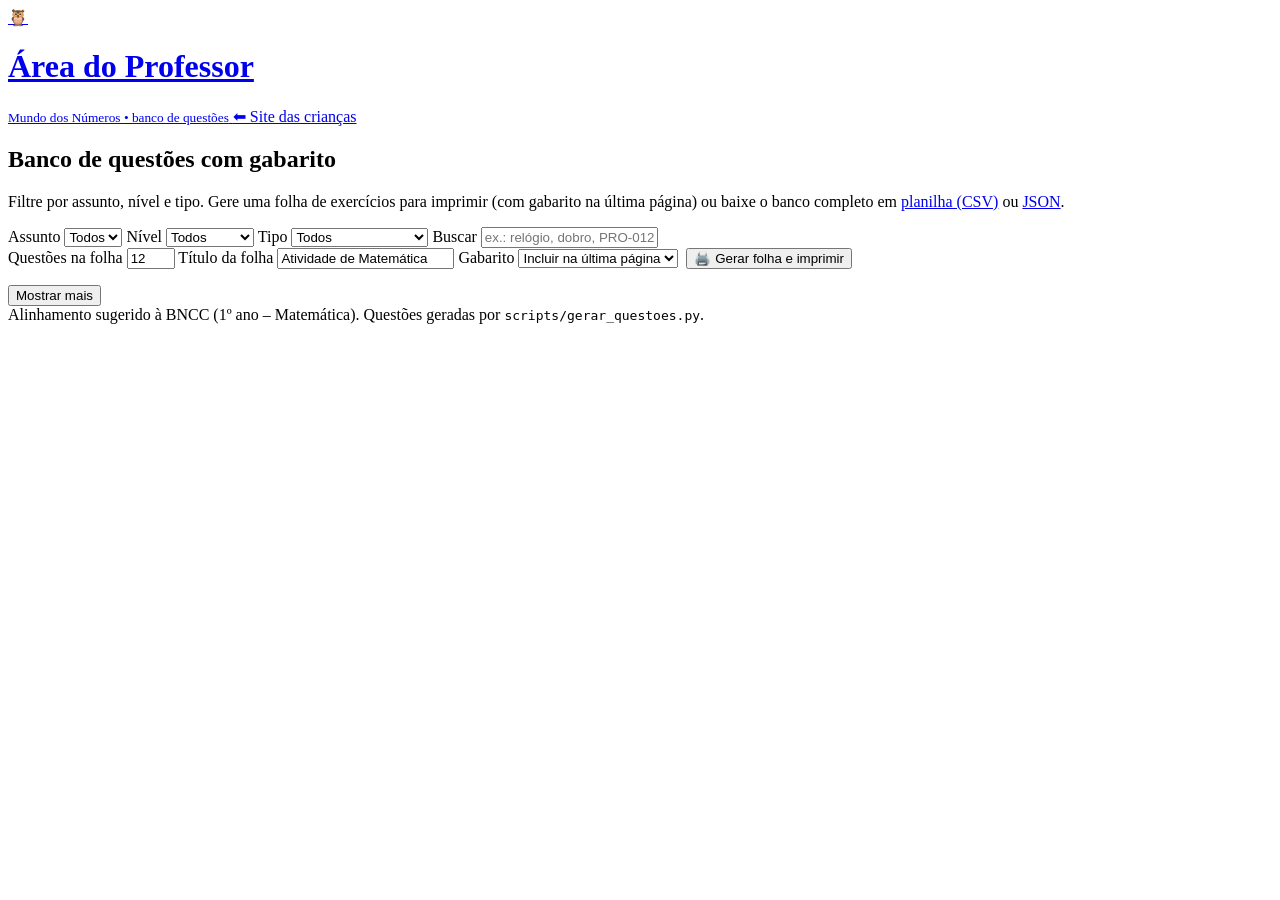
==== professor.html @ fe27e99d "Add files via upload" ====
<!doctype html>
<html lang="pt-BR">
<head>
  <meta charset="utf-8">
  <meta name="viewport" content="width=device-width, initial-scale=1">
  <title>Área do Professor</title>
  <meta name="description" content="Banco completo de questões do Mundo dos Números, com gabarito e gerador de folhas para imprimir.">
  <link rel="icon" href="data:image/svg+xml,<svg xmlns='http://www.w3.org/2000/svg' viewBox='0 0 100 100'><text y='.9em' font-size='90'>🦉</text></svg>">
  <link rel="preconnect" href="https://fonts.googleapis.com">
  <link rel="preconnect" href="https://fonts.gstatic.com" crossorigin>
  <link href="https://fonts.googleapis.com/css2?family=Baloo+2:wght@500;600;700;800&family=Nunito:wght@600;700;800&display=swap" rel="stylesheet">
  <link rel="stylesheet" href="css/style.css">
</head>
<body>
  <header class="topo">
    <a class="marca" href="index.html" aria-label="Voltar para o site das crianças">
      <span class="mascote" aria-hidden="true">🦉</span>
      <span><h1>Área do Professor</h1><small>Mundo dos Números • banco de questões</small></span>
    </a>
    <a class="botao secundario" href="index.html">⬅ Site das crianças</a>
  </header>

  <main class="nao-imprimir">
    <div class="ola">
      <div class="balao">
        <h2>Banco de questões com gabarito</h2>
        <p>Filtre por assunto, nível e tipo. Gere uma folha de exercícios para imprimir (com gabarito na última página)
          ou baixe o banco completo em <a href="data/questoes.csv" download>planilha (CSV)</a> ou
          <a href="data/questoes.json" download>JSON</a>.</p>
      </div>
    </div>

    <div class="resumo" id="resumo"></div>

    <div class="filtros">
      <label>Assunto <select id="fTema"><option value="">Todos</option></select></label>
      <label>Nível <select id="fNivel">
        <option value="">Todos</option><option value="1">🌱 Fácil</option><option value="2">🌿 Médio</option><option value="3">🌳 Desafio</option>
      </select></label>
      <label>Tipo <select id="fTipo">
        <option value="">Todos</option><option value="numero">Resposta numérica</option><option value="multipla">Múltipla escolha</option><option value="ordenar">Ordenar</option>
      </select></label>
      <label>Buscar <input id="fBusca" placeholder="ex.: relógio, dobro, PRO-012"></label>
    </div>

    <div class="filtros">
      <label>Questões na folha <input id="fQtd" type="number" min="1" max="60" value="12"></label>
      <label>Título da folha <input id="fTitulo" value="Atividade de Matemática"></label>
      <label>Gabarito <select id="fGab"><option value="1">Incluir na última página</option><option value="0">Sem gabarito</option></select></label>
      <label>&nbsp;<button class="botao" id="btnFolha" style="justify-content:center">🖨️ Gerar folha e imprimir</button></label>
    </div>

    <p id="contagem" style="font-weight:800"></p>
    <ul class="lista-q" id="lista"></ul>
    <button class="botao secundario mais oculto" id="btnMais">Mostrar mais</button>
  </main>

  <section class="folha" id="folha"></section>

  <footer class="rodape">
    Alinhamento sugerido à BNCC (1º ano – Matemática). Questões geradas por <code>scripts/gerar_questoes.py</code>.
  </footer>

  <script src="js/questoes.js"></script>
  <script src="js/comum.js"></script>
  <script src="js/professor.js"></script>
</body>
</html>
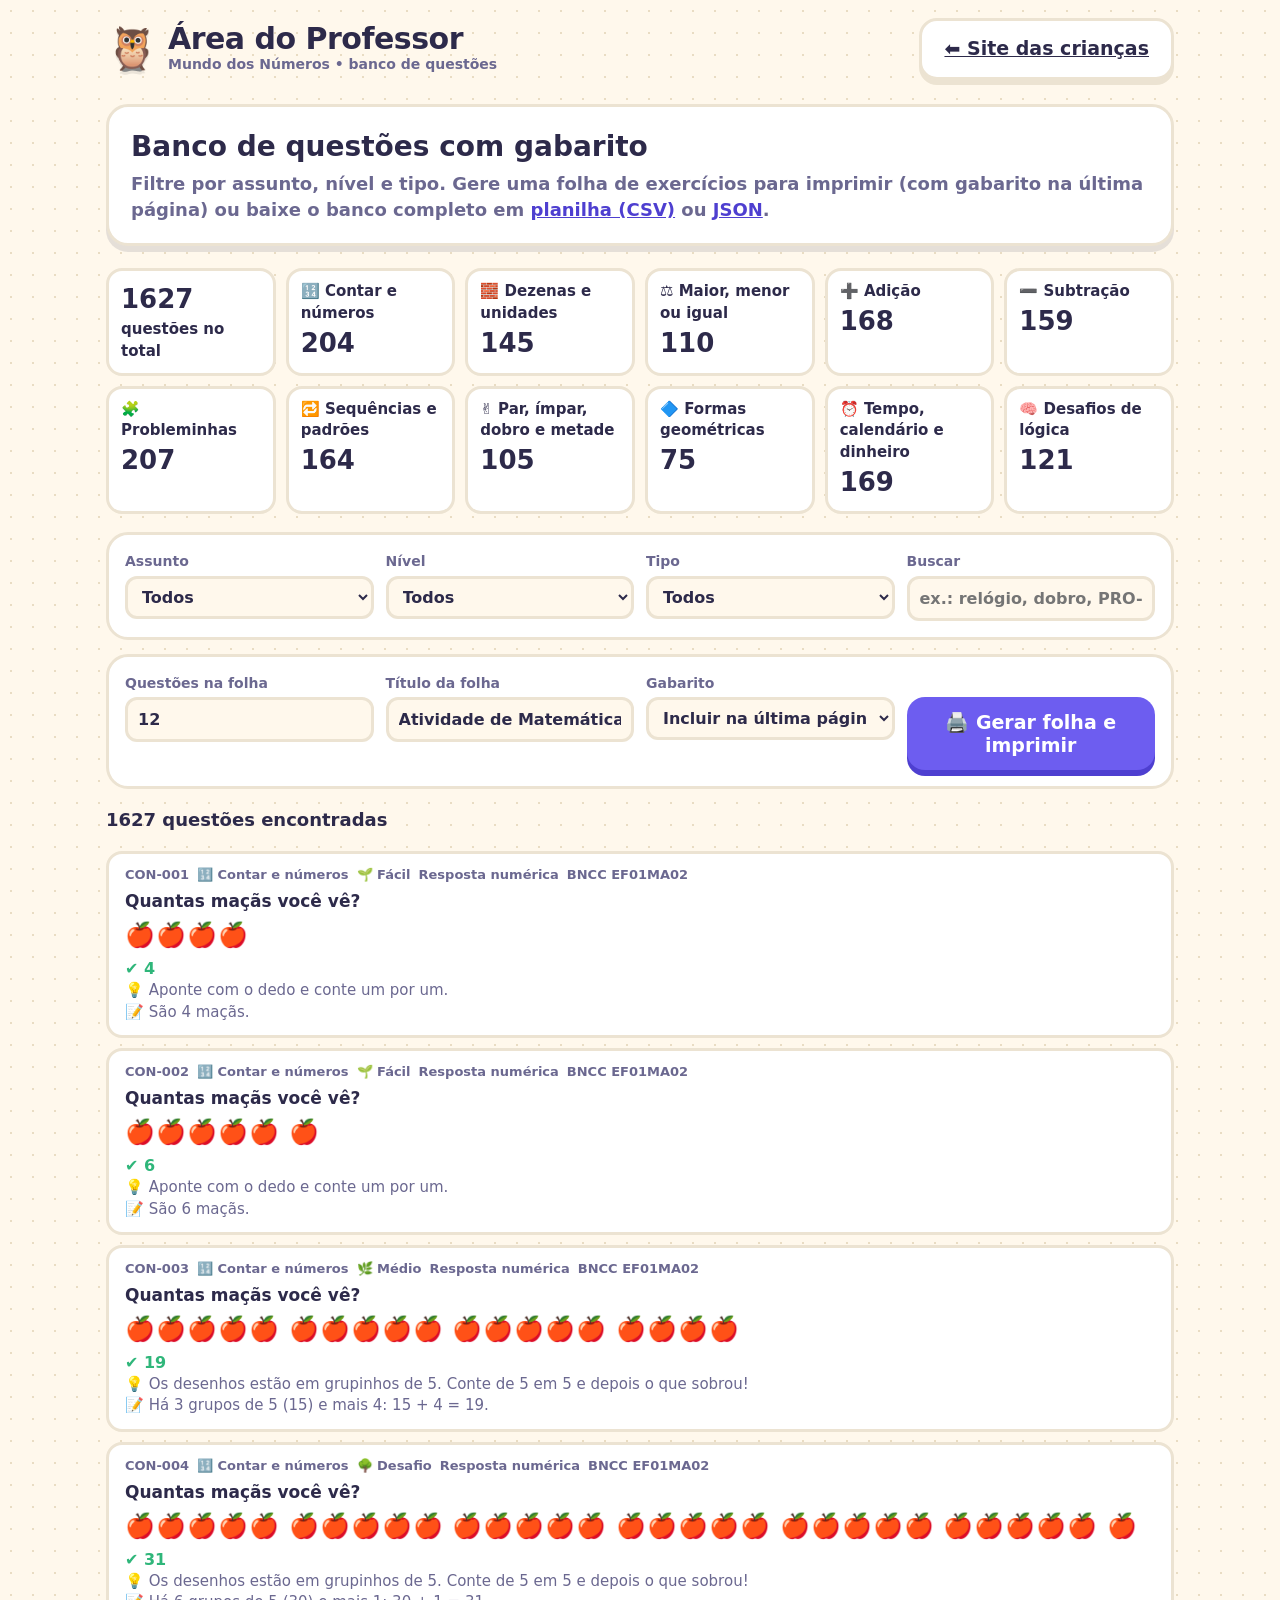
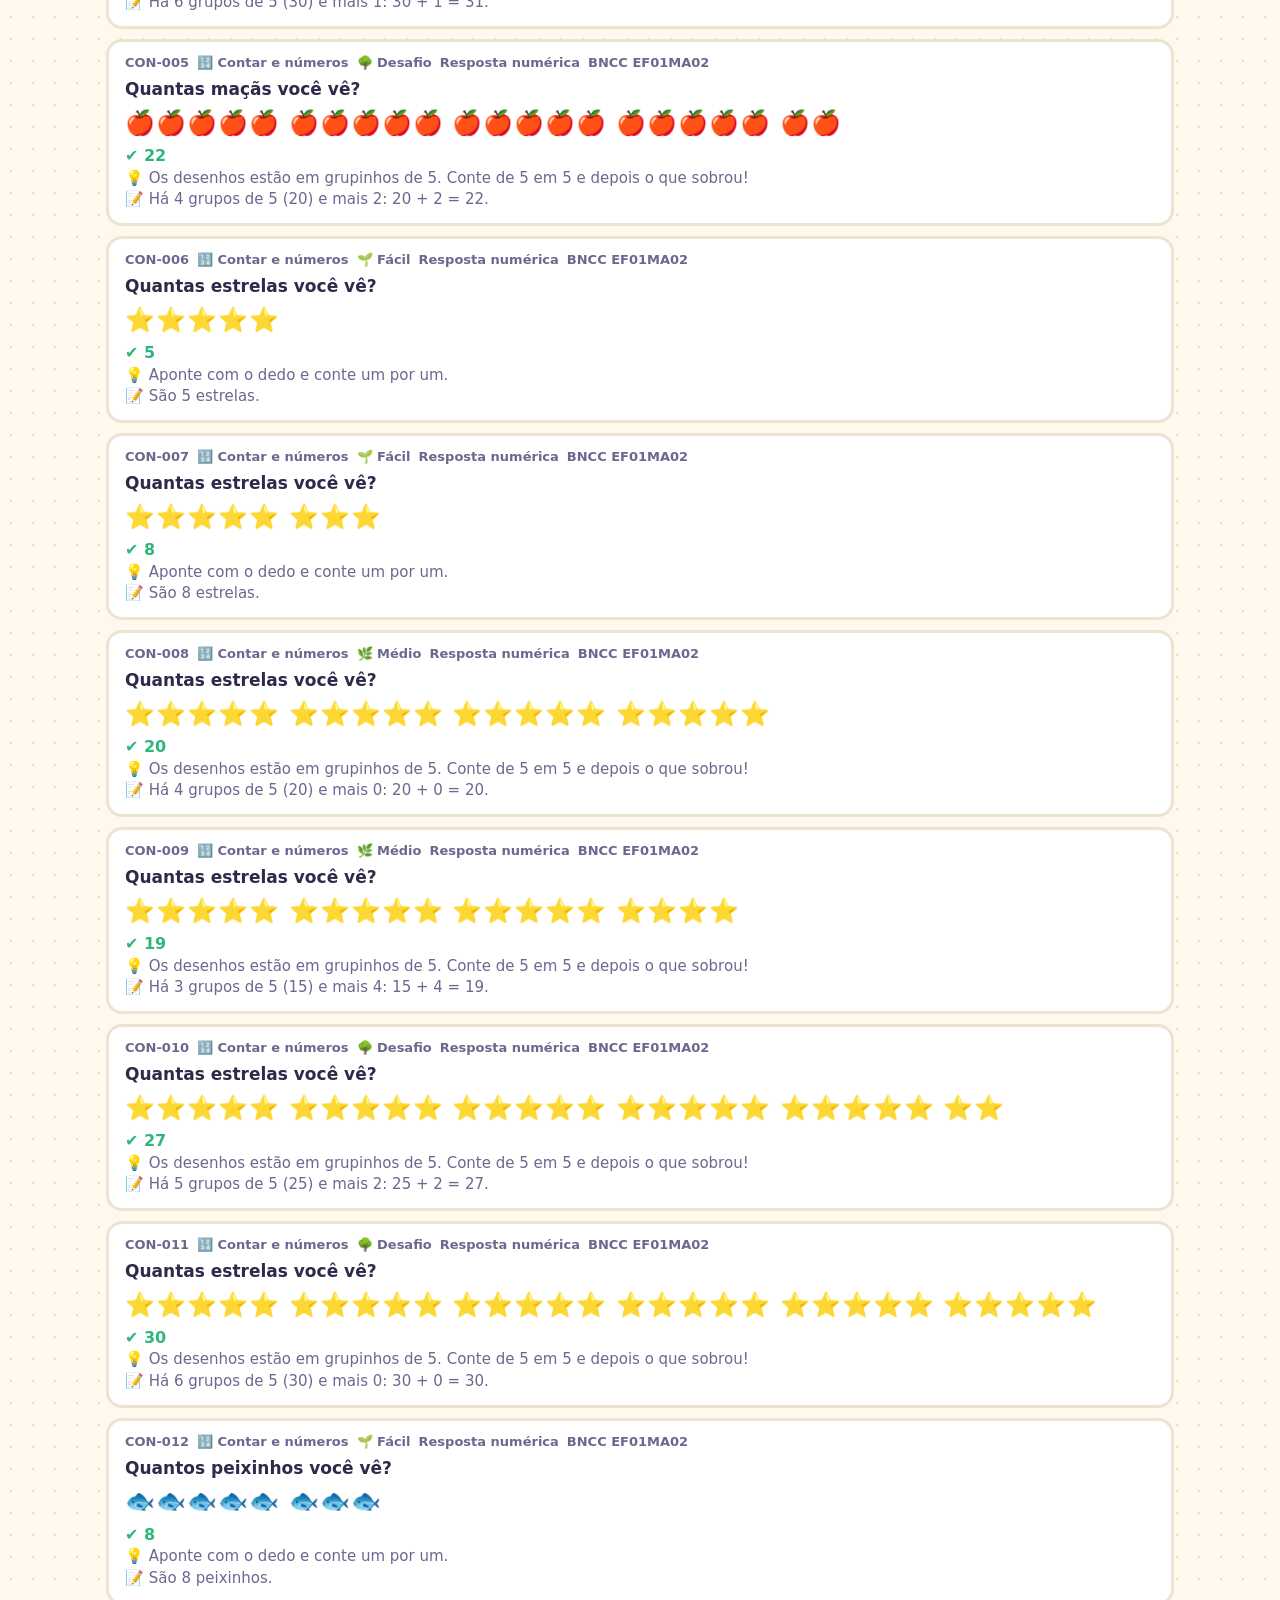
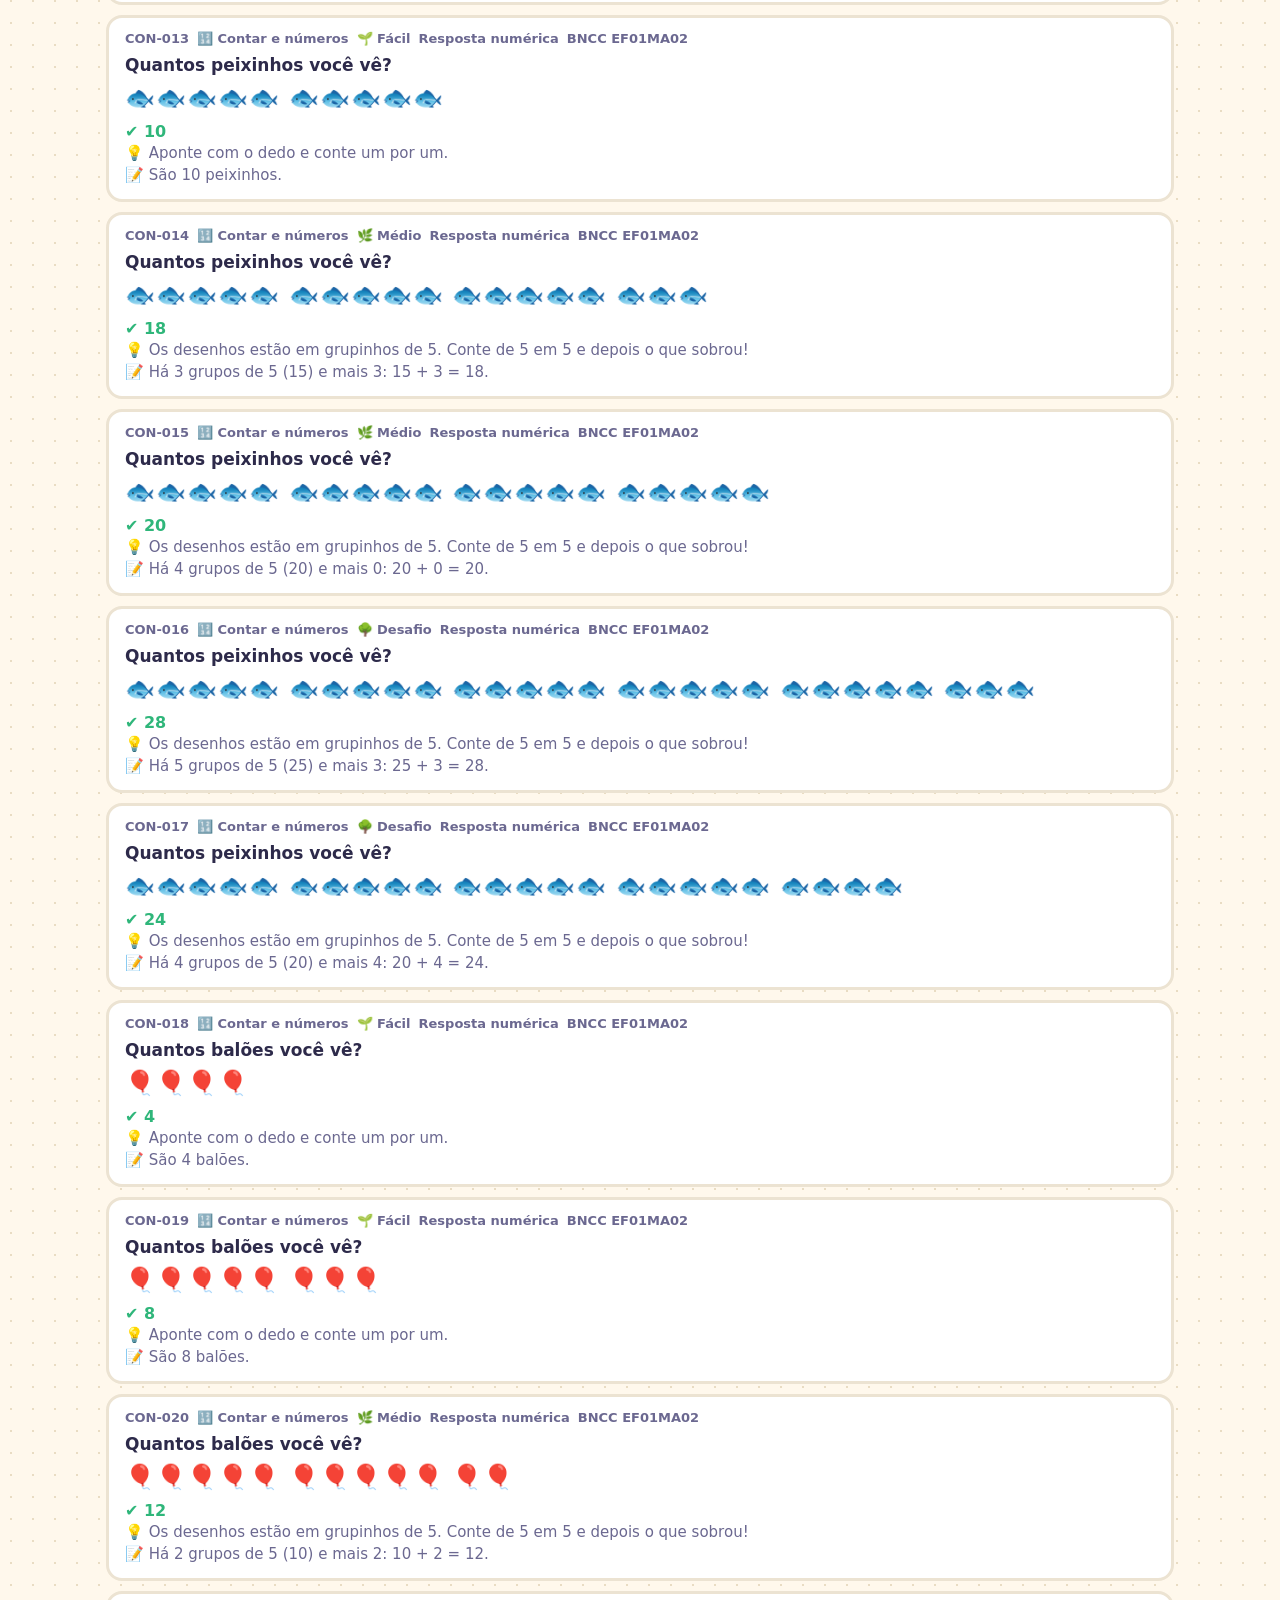
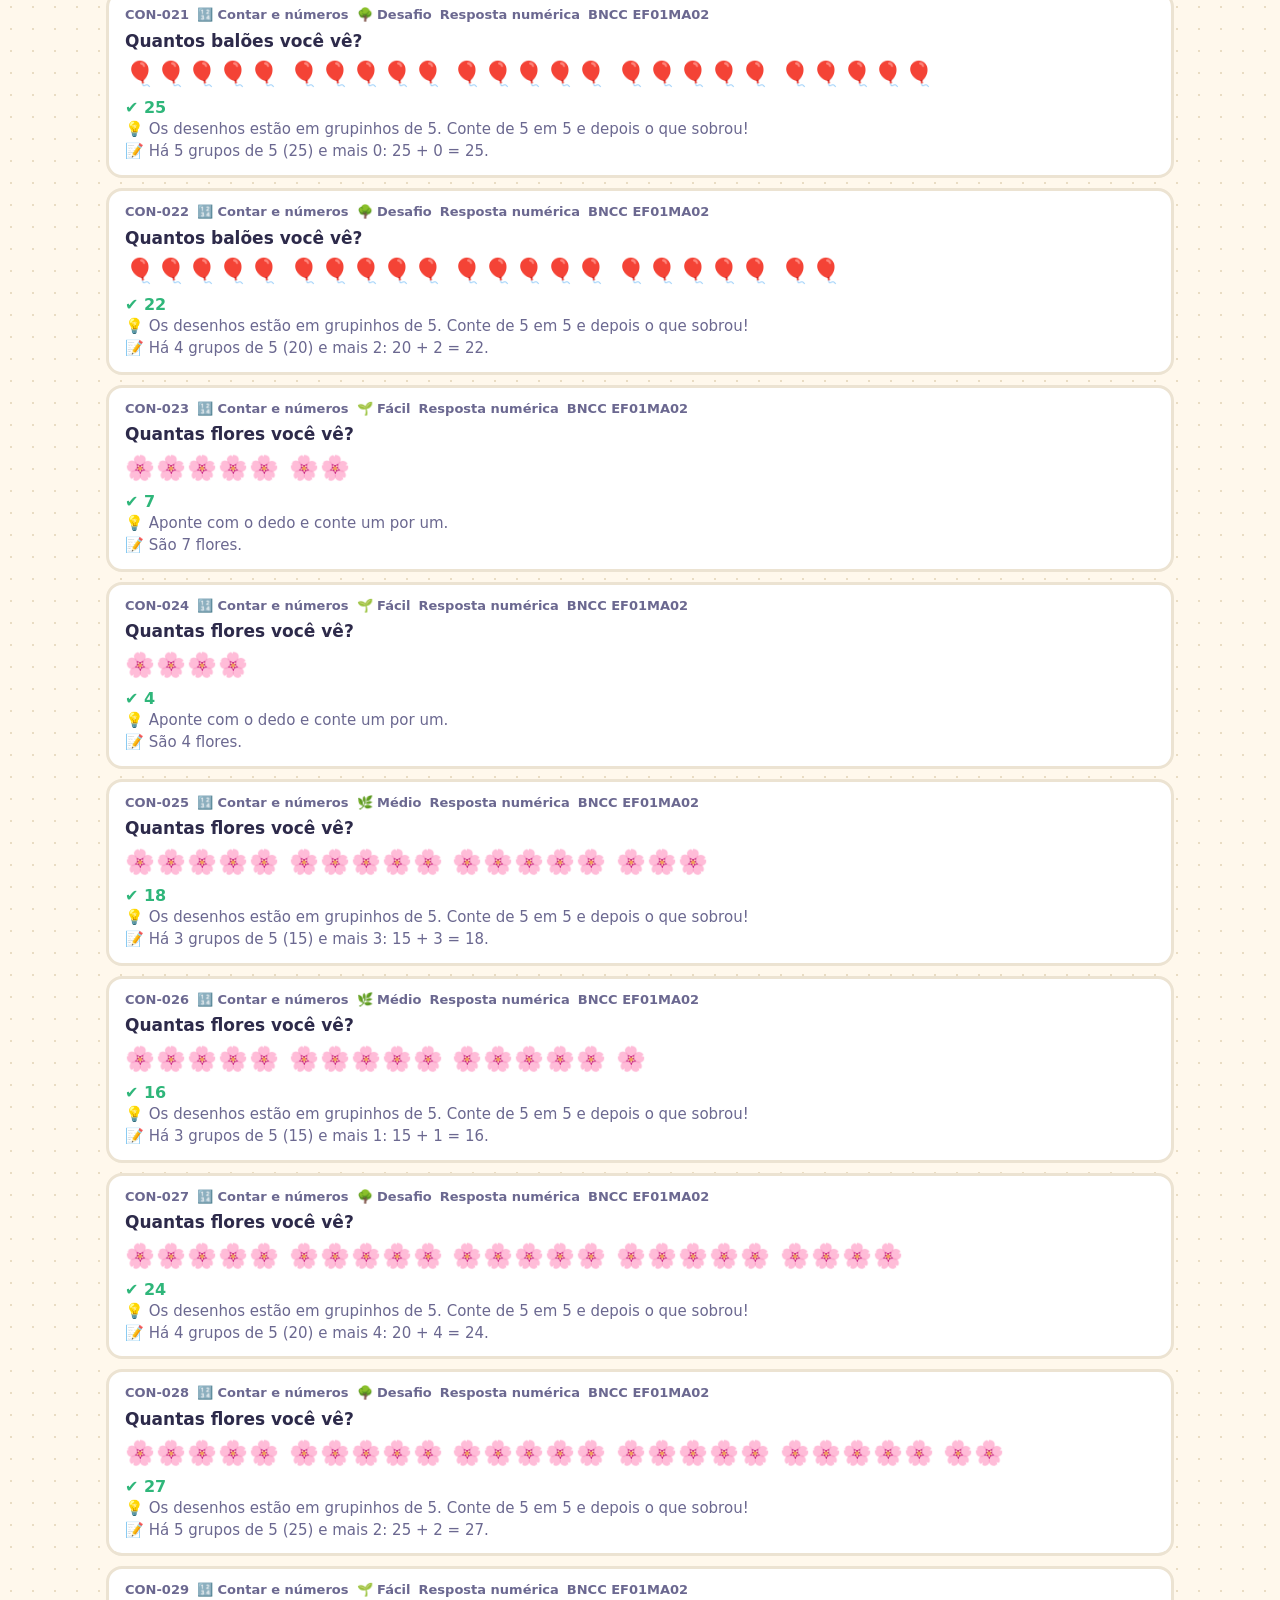
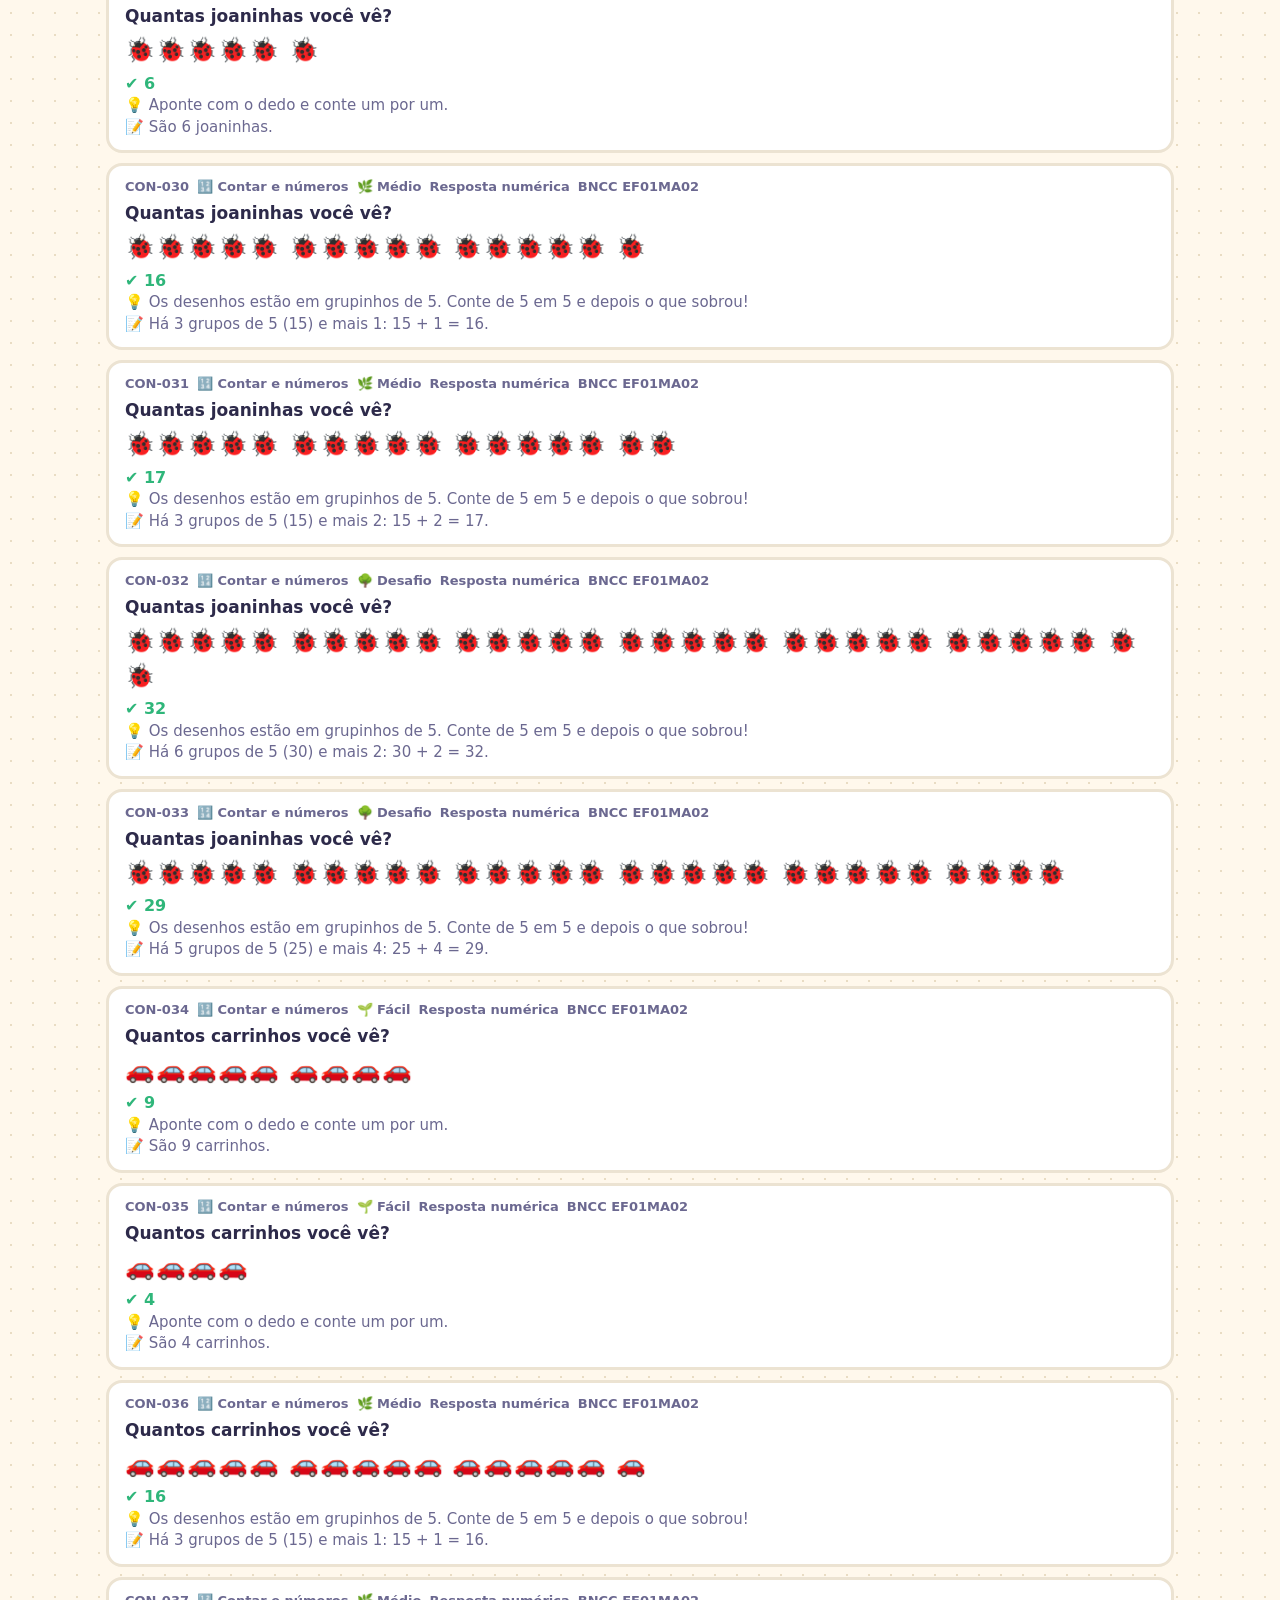
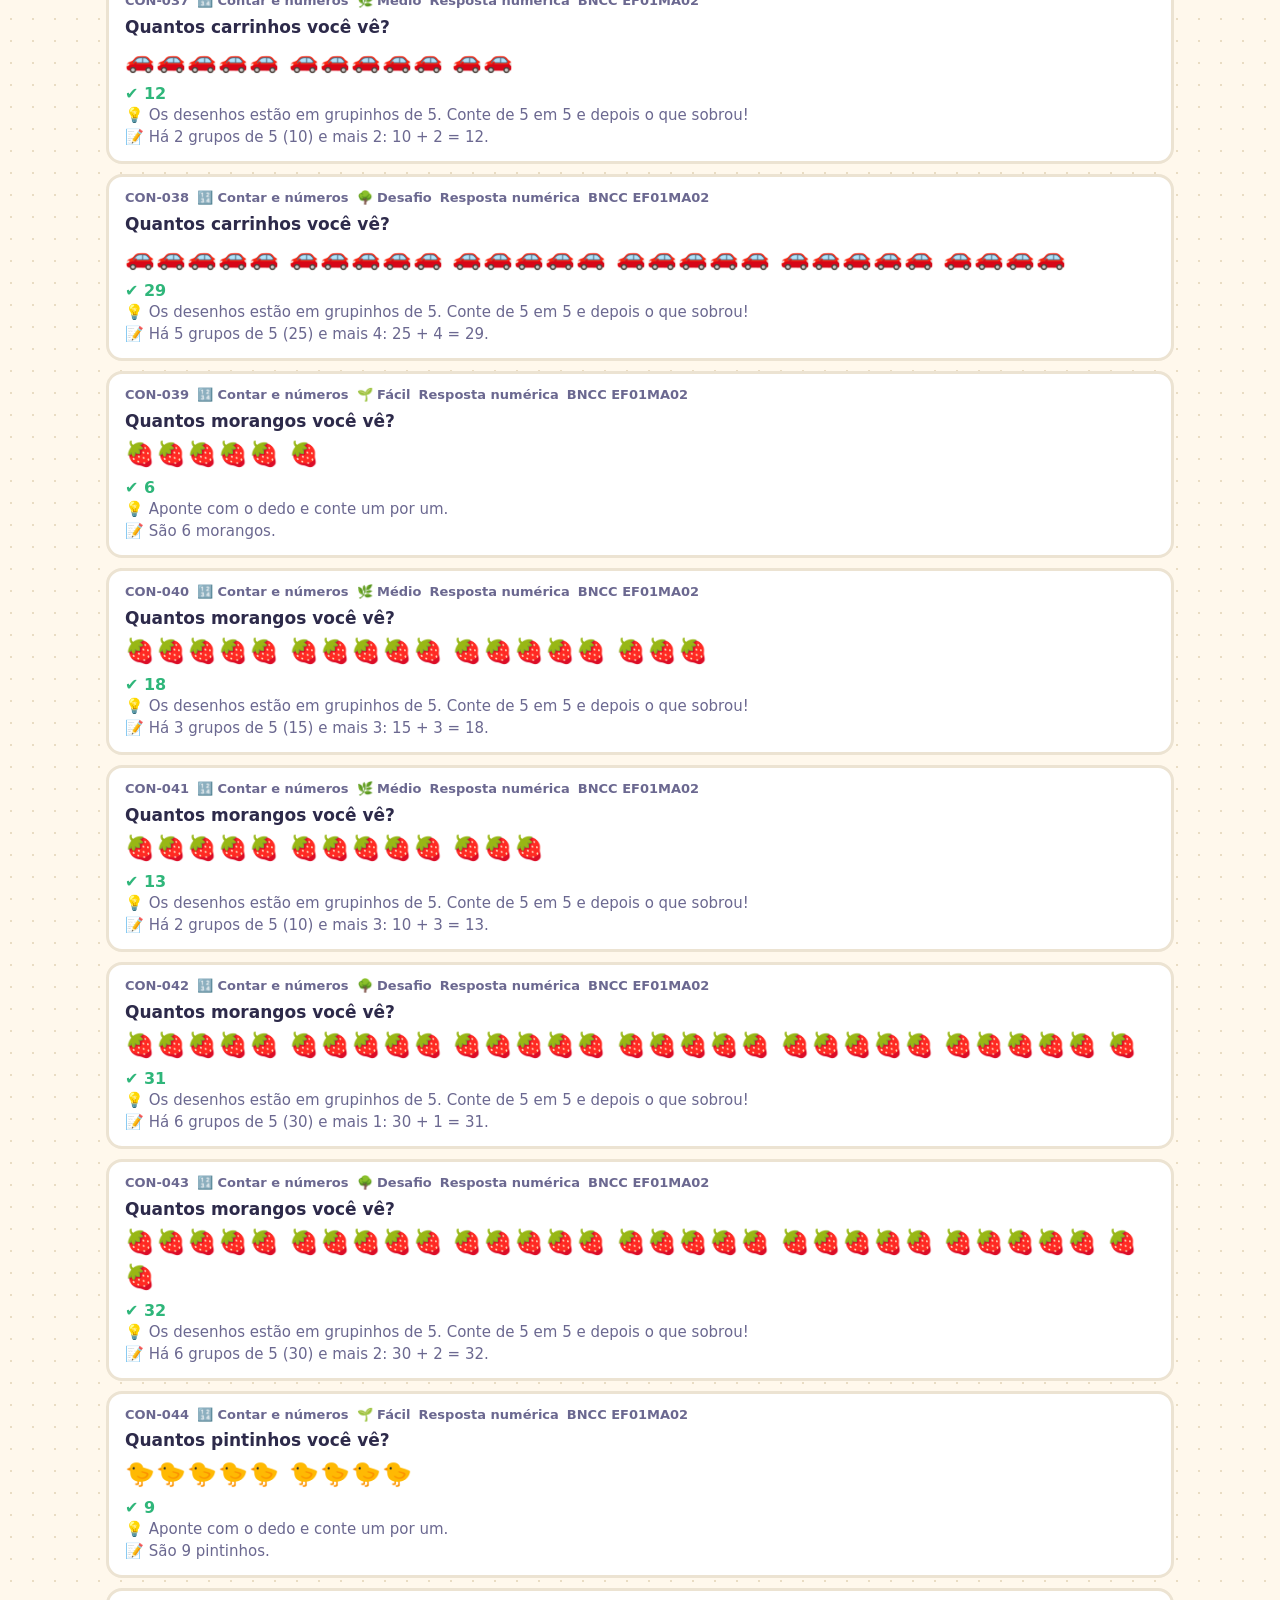
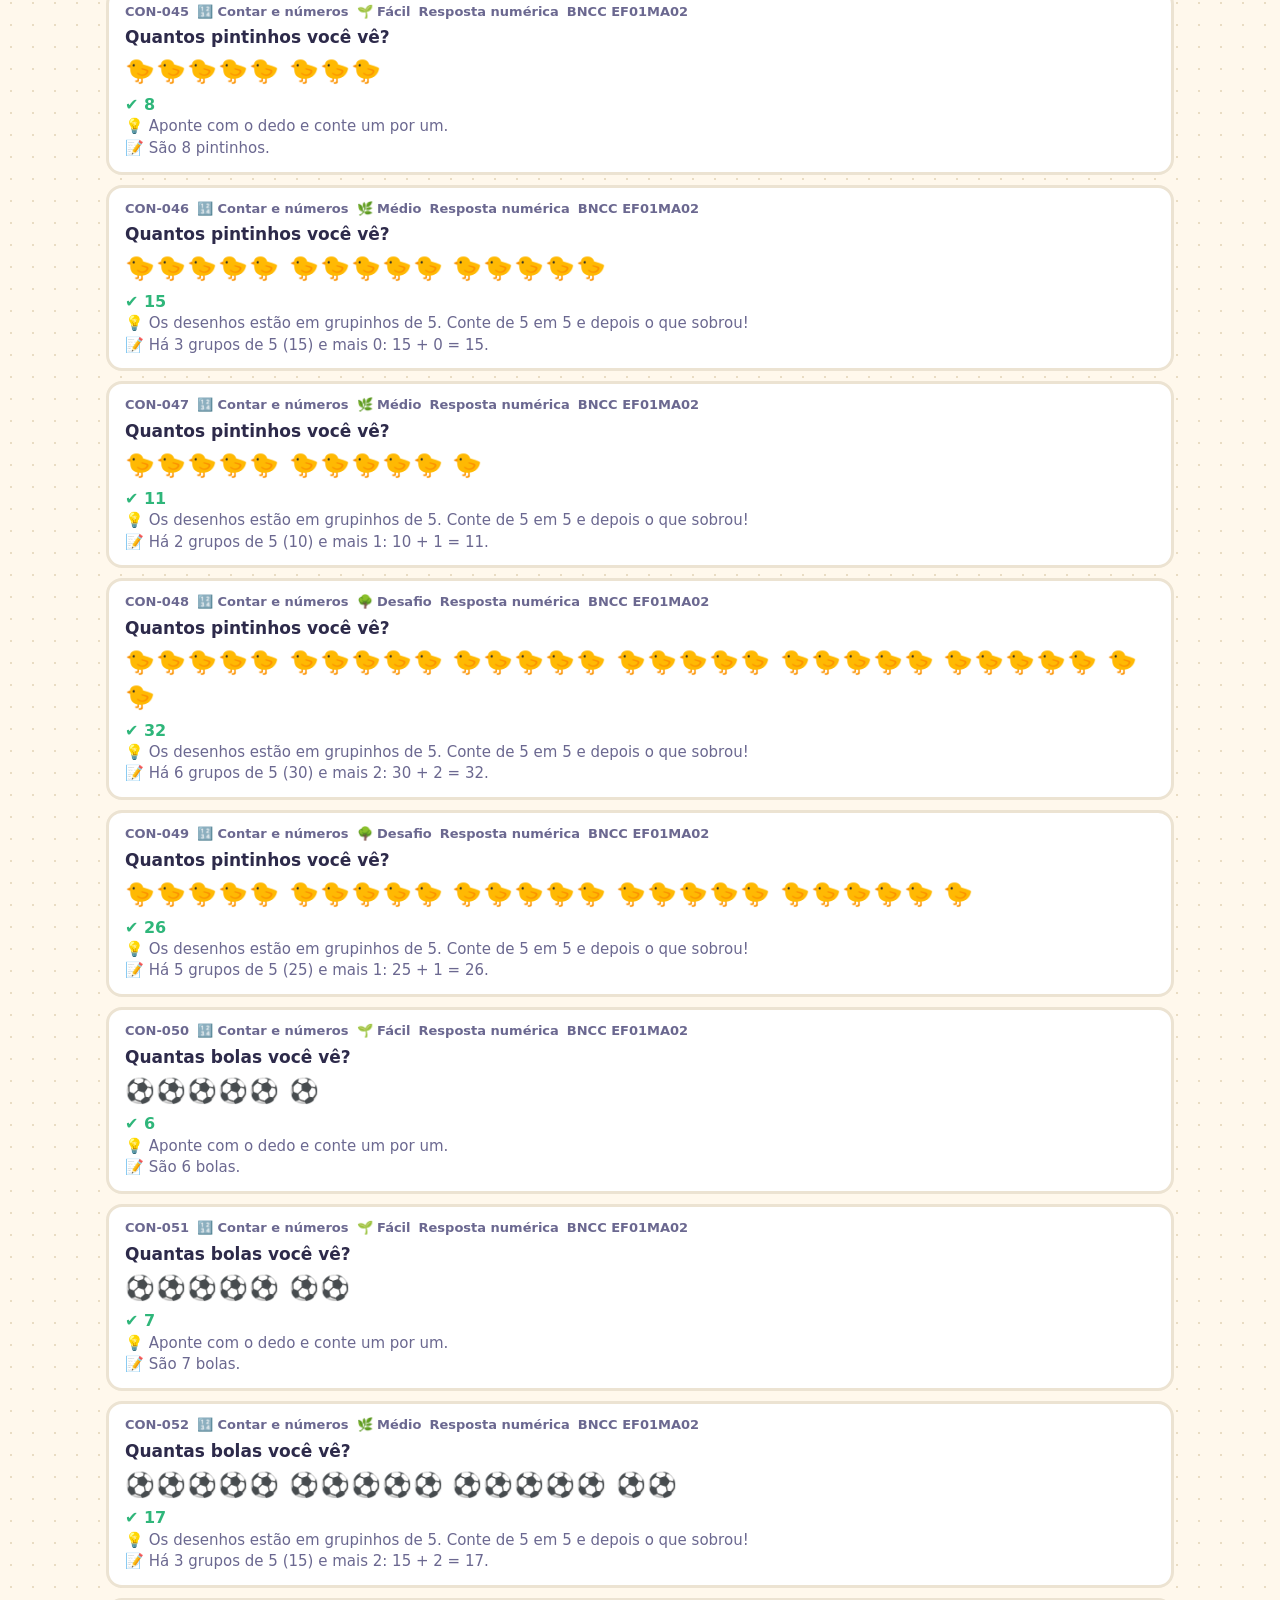
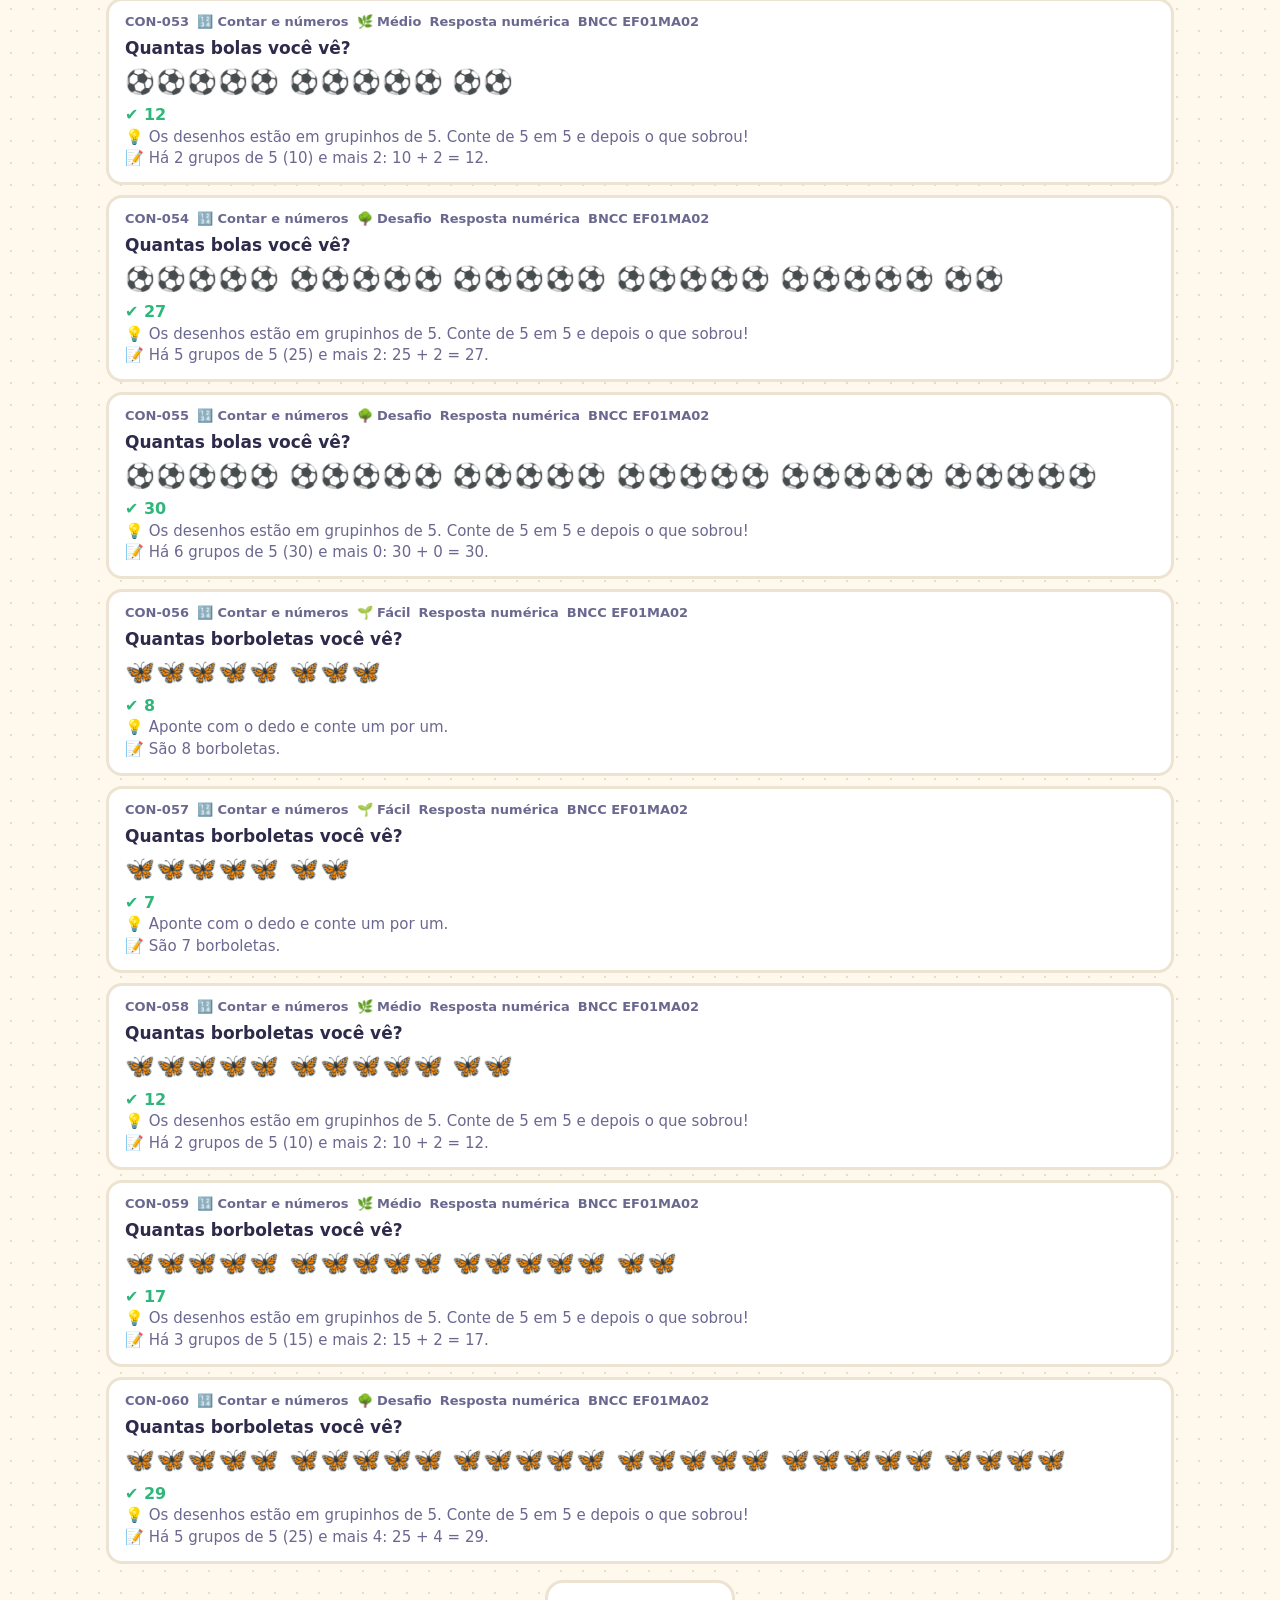
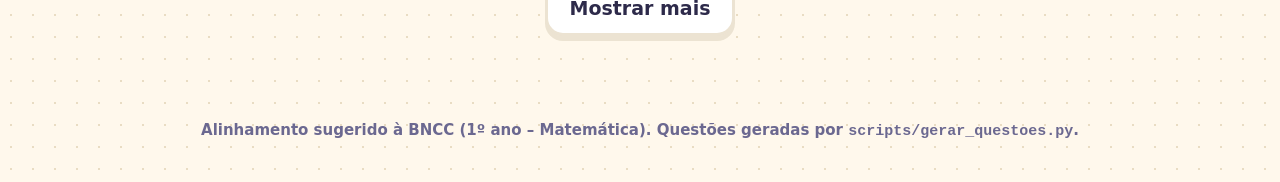
==== commit c2d929b4: "Add files via upload" ====
--- a/professor.html
+++ b/professor.html
@@ -1,4 +1,6 @@
 <!doctype html>
+<!-- ARQUIVO GERADO por scripts/montar_site.py a partir de modelos/professor.html.
+     Para mudar a página, edite modelos/professor.html, css/ ou js/ e rode o gerador. -->
 <html lang="pt-BR">
 <head>
   <meta charset="utf-8">
@@ -9,7 +11,281 @@
   <link rel="preconnect" href="https://fonts.googleapis.com">
   <link rel="preconnect" href="https://fonts.gstatic.com" crossorigin>
   <link href="https://fonts.googleapis.com/css2?family=Baloo+2:wght@500;600;700;800&family=Nunito:wght@600;700;800&display=swap" rel="stylesheet">
-  <link rel="stylesheet" href="css/style.css">
+  <style>
+/* ==========================================================================
+   Mundo dos Números — estilos
+   Para mudar as cores do site inteiro, altere as variáveis abaixo.
+   ========================================================================== */
+:root {
+  --fundo: #fff8ec;
+  --papel: #ffffff;
+  --tinta: #2d2a4a;
+  --tinta-suave: #6b6890;
+  --linha: #ece3d2;
+  --primaria: #6d5df0;
+  --primaria-escura: #4e3fd0;
+  --certo: #2fb67a;
+  --certo-fundo: #e3f8ee;
+  --errado: #ef5b6c;
+  --errado-fundo: #ffe9ec;
+  --dica: #ffb020;
+  --dica-fundo: #fff3d6;
+  --sombra: 0 6px 0 rgba(45, 42, 74, .12);
+  --raio: 22px;
+  --fonte-titulo: "Baloo 2", "Comic Sans MS", system-ui, sans-serif;
+  --fonte-texto: "Nunito", system-ui, sans-serif;
+}
+
+* { box-sizing: border-box; }
+html, body { margin: 0; }
+body {
+  font-family: var(--fonte-texto);
+  color: var(--tinta);
+  background-color: var(--fundo);
+  background-image: radial-gradient(#e9dcc3 1.2px, transparent 1.2px);
+  background-size: 22px 22px;
+  min-height: 100vh;
+  font-size: 18px;
+  line-height: 1.45;
+}
+button { font-family: inherit; cursor: pointer; }
+a { color: var(--primaria-escura); }
+.oculto { display: none !important; }
+
+/* ---------- topo ---------- */
+.topo {
+  display: flex; align-items: center; justify-content: space-between; gap: 12px;
+  max-width: 1100px; margin: 0 auto; padding: 18px 16px 6px;
+}
+.marca { display: flex; align-items: center; gap: 10px; text-decoration: none; color: var(--tinta); }
+.marca .mascote { font-size: 42px; line-height: 1; filter: drop-shadow(0 3px 0 rgba(0,0,0,.08)); }
+.marca h1 { font-family: var(--fonte-titulo); font-size: 30px; margin: 0; line-height: 1; letter-spacing: -.5px; }
+.marca small { display: block; font-size: 14px; color: var(--tinta-suave); font-weight: 700; }
+.estrelas-total {
+  background: var(--papel); border: 3px solid var(--linha); border-radius: 999px;
+  padding: 6px 14px; font-weight: 800; font-size: 18px; white-space: nowrap;
+}
+
+main { max-width: 1100px; margin: 0 auto; padding: 8px 16px 48px; }
+
+/* ---------- boas-vindas ---------- */
+.ola {
+  display: flex; gap: 18px; align-items: center; flex-wrap: wrap;
+  background: var(--papel); border-radius: var(--raio); padding: 20px 22px;
+  border: 3px solid var(--linha); box-shadow: var(--sombra); margin: 10px 0 22px;
+}
+.ola .balao { flex: 1 1 280px; }
+.ola h2 { font-family: var(--fonte-titulo); font-size: 28px; margin: 0 0 4px; }
+.ola p { margin: 0; color: var(--tinta-suave); font-weight: 600; }
+.nome-campo { display: flex; gap: 8px; align-items: center; flex-wrap: wrap; }
+.nome-campo input {
+  font: inherit; font-weight: 700; padding: 10px 14px; border-radius: 14px;
+  border: 3px solid var(--linha); min-width: 0; width: 200px; background: var(--fundo);
+}
+.nome-campo input:focus { outline: none; border-color: var(--primaria); }
+
+.secao-titulo { font-family: var(--fonte-titulo); font-size: 24px; margin: 26px 0 10px; }
+
+/* ---------- níveis ---------- */
+.niveis { display: flex; gap: 10px; flex-wrap: wrap; }
+.nivel {
+  border: 3px solid var(--linha); background: var(--papel); color: var(--tinta);
+  border-radius: 16px; padding: 10px 16px; font-weight: 800; font-size: 17px;
+  box-shadow: 0 4px 0 var(--linha); transition: transform .08s;
+}
+.nivel[aria-pressed="true"] { border-color: var(--primaria); background: #efedff; box-shadow: 0 4px 0 var(--primaria); }
+.nivel:active { transform: translateY(3px); box-shadow: 0 1px 0 var(--linha); }
+
+/* ---------- cartões de tema ---------- */
+.temas { display: grid; grid-template-columns: repeat(auto-fill, minmax(200px, 1fr)); gap: 16px; }
+.tema {
+  position: relative; text-align: left; border: none; border-radius: var(--raio);
+  padding: 18px 16px 16px; background: var(--papel); color: var(--tinta);
+  box-shadow: 0 7px 0 var(--cor, var(--primaria)); border: 3px solid var(--cor, var(--primaria));
+  transition: transform .1s, box-shadow .1s; min-height: 150px;
+  display: flex; flex-direction: column; gap: 6px;
+}
+.tema:hover { transform: translateY(-3px); box-shadow: 0 10px 0 var(--cor); }
+.tema:active { transform: translateY(5px); box-shadow: 0 2px 0 var(--cor); }
+.tema .icone {
+  font-size: 34px; width: 58px; height: 58px; border-radius: 18px; display: grid; place-items: center;
+  background: var(--fundo); /* navegadores antigos */
+  background: color-mix(in srgb, var(--cor) 22%, white);
+}
+.tema .nome { font-family: var(--fonte-titulo); font-size: 21px; line-height: 1.1; font-weight: 700; }
+.tema .info { font-size: 14px; color: var(--tinta-suave); font-weight: 700; margin-top: auto; }
+.barra { height: 10px; border-radius: 99px; background: var(--linha); overflow: hidden; }
+.barra > span { display: block; height: 100%; background: var(--cor, var(--primaria)); border-radius: 99px; }
+
+.botao {
+  border: none; border-radius: 18px; padding: 14px 22px; font-size: 19px; font-weight: 800;
+  background: var(--primaria); color: white; box-shadow: 0 6px 0 var(--primaria-escura);
+  transition: transform .08s, box-shadow .08s; display: inline-flex; align-items: center; gap: 8px;
+}
+.botao:active { transform: translateY(4px); box-shadow: 0 2px 0 var(--primaria-escura); }
+.botao.secundario { background: var(--papel); color: var(--tinta); border: 3px solid var(--linha); box-shadow: 0 5px 0 var(--linha); }
+.botao.dica { background: var(--dica); box-shadow: 0 6px 0 #d48a00; color: #3b2a00; }
+.botao.verde { background: var(--certo); box-shadow: 0 6px 0 #1f8a5a; }
+.botao:disabled { opacity: .45; cursor: not-allowed; }
+.misturar { margin-top: 18px; }
+
+/* ---------- tela de questão ---------- */
+.quiz-topo { display: flex; align-items: center; gap: 12px; flex-wrap: wrap; margin: 8px 0 14px; }
+.quiz-topo .titulo { font-family: var(--fonte-titulo); font-size: 22px; font-weight: 700; flex: 1; }
+.bolinhas { display: flex; gap: 6px; flex-wrap: wrap; }
+.bolinhas span {
+  width: 22px; height: 22px; border-radius: 50%; background: var(--linha); border: 3px solid var(--papel);
+  box-shadow: 0 0 0 2px var(--linha);
+}
+.bolinhas span.atual { background: var(--primaria); box-shadow: 0 0 0 2px var(--primaria); }
+.bolinhas span.ok { background: var(--certo); box-shadow: 0 0 0 2px var(--certo); }
+.bolinhas span.quase { background: var(--dica); box-shadow: 0 0 0 2px var(--dica); }
+.bolinhas span.erro { background: var(--errado); box-shadow: 0 0 0 2px var(--errado); }
+
+.cartao {
+  background: var(--papel); border-radius: 28px; border: 3px solid var(--linha);
+  box-shadow: var(--sombra); padding: 26px 24px; max-width: 820px; margin: 0 auto;
+}
+.etiquetas { display: flex; gap: 8px; flex-wrap: wrap; margin-bottom: 10px; }
+.etiqueta { font-size: 13px; font-weight: 800; padding: 4px 10px; border-radius: 99px; background: var(--fundo); color: var(--tinta-suave); }
+.enunciado-linha { display: flex; gap: 12px; align-items: flex-start; }
+.enunciado { font-family: var(--fonte-titulo); font-size: 30px; line-height: 1.2; margin: 0; flex: 1; font-weight: 600; }
+.ouvir {
+  border: 3px solid var(--linha); background: var(--fundo); border-radius: 14px; font-size: 22px;
+  width: 50px; height: 50px; flex: none;
+}
+.visual {
+  font-size: 40px; line-height: 1.5; text-align: center; margin: 18px 0 6px; letter-spacing: 2px;
+  word-break: break-word; background: var(--fundo); border-radius: 18px; padding: 12px;
+}
+.relogio { display: flex; justify-content: center; margin: 14px 0; }
+.relogio svg { width: 220px; height: 220px; }
+
+/* opções */
+.opcoes { display: grid; grid-template-columns: repeat(auto-fit, minmax(150px, 1fr)); gap: 12px; margin-top: 22px; }
+.opcao {
+  border: 3px solid var(--linha); background: var(--papel); color: var(--tinta);
+  border-radius: 18px; padding: 16px 12px; font-size: 24px; font-weight: 800; min-height: 70px;
+  box-shadow: 0 5px 0 var(--linha); transition: transform .08s;
+}
+.opcao:hover:not(:disabled) { border-color: var(--primaria); }
+.opcao.marcada { border-color: var(--primaria); background: #efedff; box-shadow: 0 5px 0 var(--primaria); }
+.opcao.certa { border-color: var(--certo); background: var(--certo-fundo); box-shadow: 0 5px 0 var(--certo); }
+.opcao.errada { border-color: var(--errado); background: var(--errado-fundo); box-shadow: 0 5px 0 var(--errado); }
+.opcoes.sinais .opcao { font-size: 40px; }
+
+/* resposta numérica + teclado */
+.numero-area { display: flex; flex-direction: column; align-items: center; gap: 14px; margin-top: 22px; }
+.visor {
+  font-family: var(--fonte-titulo); font-size: 48px; font-weight: 700; min-width: 160px; text-align: center;
+  border: 4px dashed var(--primaria); border-radius: 20px; padding: 4px 20px; background: #f6f5ff; min-height: 80px;
+}
+.visor.vazio { color: #c8c3ef; }
+.teclado { display: grid; grid-template-columns: repeat(3, 76px); gap: 10px; }
+.tecla {
+  border: 3px solid var(--linha); background: var(--papel); border-radius: 16px; height: 64px;
+  font-size: 28px; font-weight: 800; color: var(--tinta); box-shadow: 0 5px 0 var(--linha);
+}
+.tecla:active { transform: translateY(4px); box-shadow: 0 1px 0 var(--linha); }
+.tecla.apagar { font-size: 22px; }
+
+/* ordenar */
+.ordenar-resp, .ordenar-itens { display: flex; gap: 10px; flex-wrap: wrap; justify-content: center; margin-top: 16px; }
+.ordenar-resp {
+  min-height: 74px; border: 4px dashed var(--linha); border-radius: 20px; padding: 10px; align-items: center;
+}
+.ficha {
+  border: 3px solid var(--primaria); background: #efedff; color: var(--tinta); border-radius: 16px;
+  padding: 10px 18px; font-size: 24px; font-weight: 800; box-shadow: 0 4px 0 var(--primaria); min-width: 64px;
+}
+.ficha:disabled { opacity: .25; }
+.ordenar-resp .ficha { background: var(--papel); }
+.ordenar-resp .vazio { color: var(--tinta-suave); font-weight: 700; }
+
+.acoes { display: flex; gap: 12px; justify-content: center; flex-wrap: wrap; margin-top: 24px; }
+
+/* dica e retorno */
+.caixa-dica, .retorno { margin-top: 18px; border-radius: 18px; padding: 14px 18px; font-weight: 700; font-size: 19px; }
+.caixa-dica { background: var(--dica-fundo); border: 3px solid var(--dica); }
+.retorno.certo { background: var(--certo-fundo); border: 3px solid var(--certo); }
+.retorno.errado { background: var(--errado-fundo); border: 3px solid var(--errado); }
+.retorno.quase { background: var(--dica-fundo); border: 3px solid var(--dica); }
+.retorno strong { font-family: var(--fonte-titulo); font-size: 24px; display: block; }
+
+/* resultado */
+.resultado { text-align: center; }
+.resultado .grande { font-size: 76px; line-height: 1; margin: 6px 0; }
+.resultado h2 { font-family: var(--fonte-titulo); font-size: 36px; margin: 6px 0; }
+.revisao { text-align: left; margin-top: 22px; }
+.revisao li { margin-bottom: 10px; }
+
+.rodape { text-align: center; color: var(--tinta-suave); font-size: 15px; padding: 20px 16px 40px; font-weight: 600; }
+
+/* animações */
+@keyframes pulo { 0%,100% { transform: scale(1); } 40% { transform: scale(1.06); } }
+@keyframes tremer { 0%,100% { transform: translateX(0); } 25% { transform: translateX(-8px); } 75% { transform: translateX(8px); } }
+.pular { animation: pulo .35s ease; }
+.tremer { animation: tremer .3s ease; }
+.confete { position: fixed; top: -40px; font-size: 28px; pointer-events: none; z-index: 50; animation: cair 1.6s linear forwards; }
+@keyframes cair { to { transform: translateY(110vh) rotate(540deg); opacity: .8; } }
+@media (prefers-reduced-motion: reduce) {
+  .pular, .tremer, .confete { animation: none !important; }
+  .confete { display: none; }
+}
+
+/* ---------- área do professor ---------- */
+.filtros {
+  display: grid; grid-template-columns: repeat(auto-fit, minmax(180px, 1fr)); gap: 12px;
+  background: var(--papel); border: 3px solid var(--linha); border-radius: var(--raio); padding: 16px; margin: 14px 0;
+}
+.filtros label { display: flex; flex-direction: column; font-weight: 800; font-size: 14px; gap: 4px; color: var(--tinta-suave); }
+.filtros select, .filtros input {
+  font: inherit; font-size: 16px; padding: 8px 10px; border-radius: 12px; border: 3px solid var(--linha); background: var(--fundo); color: var(--tinta);
+}
+.resumo { display: grid; grid-template-columns: repeat(auto-fill, minmax(150px, 1fr)); gap: 10px; margin: 10px 0 18px; }
+.resumo div { background: var(--papel); border-radius: 16px; border: 3px solid var(--linha); padding: 10px 12px; font-weight: 700; font-size: 15px; }
+.resumo b { display: block; font-family: var(--fonte-titulo); font-size: 26px; }
+.lista-q { list-style: none; padding: 0; margin: 0; display: flex; flex-direction: column; gap: 10px; }
+.lista-q li { background: var(--papel); border-radius: 16px; border: 3px solid var(--linha); padding: 12px 16px; font-size: 16px; }
+.lista-q .cab { display: flex; gap: 8px; flex-wrap: wrap; font-size: 13px; font-weight: 800; color: var(--tinta-suave); margin-bottom: 4px; }
+.lista-q .q-enun { font-weight: 700; font-size: 17px; }
+.lista-q .q-vis { font-size: 24px; letter-spacing: 1px; margin: 4px 0; }
+.lista-q .q-op { color: var(--tinta-suave); }
+.lista-q .q-resp { color: var(--certo); font-weight: 800; }
+.lista-q .q-exp { color: var(--tinta-suave); font-size: 15px; }
+.lista-q svg { width: 90px; height: 90px; display: block; margin: 4px 0; }
+.mais { display: block; margin: 16px auto; }
+
+/* folha para imprimir */
+.folha { display: none; }
+@media print {
+  @page { margin: 14mm; }
+  body { background: white; font-size: 14pt; }
+  .nao-imprimir, .topo, .rodape { display: none !important; }
+  .folha { display: block; }
+  .folha h1 { font-family: var(--fonte-titulo); font-size: 22pt; margin: 0 0 4pt; }
+  .folha .cabecalho { border-bottom: 2px solid #999; padding-bottom: 8pt; margin-bottom: 12pt; }
+  .folha ol { padding-left: 22pt; }
+  .folha li { margin-bottom: 14pt; break-inside: avoid; }
+  .folha .linha-resp { display: inline-block; border-bottom: 1.5px solid #555; min-width: 90pt; margin-left: 6pt; }
+  .folha .vis { font-size: 20pt; }
+  .folha svg { width: 110px; height: 110px; display: block; }
+  .folha .gabarito { break-before: page; }
+  .folha .op { margin-left: 4pt; }
+}
+
+@media (max-width: 560px) {
+  body { font-size: 17px; }
+  .marca h1 { font-size: 24px; }
+  .marca .mascote { font-size: 34px; }
+  .enunciado { font-size: 24px; }
+  .visual { font-size: 30px; }
+  .cartao { padding: 18px 14px; border-radius: 22px; }
+  .teclado { grid-template-columns: repeat(3, 68px); }
+  .opcao { font-size: 20px; }
+}
+
+</style>
 </head>
 <body>
   <header class="topo">
@@ -61,8 +337,1838 @@
     Alinhamento sugerido à BNCC (1º ano – Matemática). Questões geradas por <code>scripts/gerar_questoes.py</code>.
   </footer>
 
-  <script src="js/questoes.js"></script>
-  <script src="js/comum.js"></script>
-  <script src="js/professor.js"></script>
+  <script>
+    /* Mostra um aviso na tela se algo der errado (em vez de deixar a página parada). */
+    window.mostrarProblema = function (msg) {
+      var d = document.getElementById("avisoProblema");
+      if (!d) {
+        d = document.createElement("div");
+        d.id = "avisoProblema";
+        d.setAttribute("role", "alert");
+        d.style.cssText = "max-width:820px;margin:16px auto;padding:16px 20px;border-radius:18px;background:#ffe9ec;border:3px solid #ef5b6c;color:#2d2a4a;font:600 17px/1.45 system-ui,sans-serif";
+        d.innerHTML = "<b>Ops! O site não carregou direito.</b><br>Tente recarregar a página (tecla F5). Se continuar, envie o detalhe abaixo para quem mantém o site.<br><small id='avisoDetalhe'></small>";
+        (document.body || document.documentElement).insertBefore(d, (document.body || document.documentElement).firstChild);
+      }
+      document.getElementById("avisoDetalhe").innerHTML = "Detalhe técnico: " + String(msg).replace(/</g, "&lt;");
+    };
+    window.onerror = function (msg, arquivo, linha) {
+      var f = arquivo ? String(arquivo).split("/").pop() : "";
+      window.mostrarProblema(msg + (f ? " (" + f + ", linha " + linha + ")" : ""));
+    };
+  </script>
+  <script>
+/* ---- js/questoes.js ---- */
+// Arquivo gerado automaticamente por scripts/gerar_questoes.py — não edite à mão.
+window.TEMAS = [{"id": "contagem", "sigla": "CON", "nome": "Contar e números", "icone": "🔢", "cor": "#ff8a5c", "bncc": "EF01MA01, EF01MA02, EF01MA04"}, {"id": "dezenas", "sigla": "DEZ", "nome": "Dezenas e unidades", "icone": "🧱", "cor": "#ffb84d", "bncc": "EF01MA07"}, {"id": "comparar", "sigla": "COM", "nome": "Maior, menor ou igual", "icone": "⚖️", "cor": "#f7d046", "bncc": "EF01MA03, EF01MA05"}, {"id": "adicao", "sigla": "ADI", "nome": "Adição", "icone": "➕", "cor": "#7bd389", "bncc": "EF01MA06, EF01MA08"}, {"id": "subtracao", "sigla": "SUB", "nome": "Subtração", "icone": "➖", "cor": "#4fc3a1", "bncc": "EF01MA06, EF01MA08"}, {"id": "problemas", "sigla": "PRO", "nome": "Probleminhas", "icone": "🧩", "cor": "#4db6e8", "bncc": "EF01MA08"}, {"id": "sequencias", "sigla": "SEQ", "nome": "Sequências e padrões", "icone": "🔁", "cor": "#6d8cf0", "bncc": "EF01MA09, EF01MA10"}, {"id": "parimpar", "sigla": "PAR", "nome": "Par, ímpar, dobro e metade", "icone": "✌️", "cor": "#9b7be8", "bncc": "EF01MA06, EF01MA08"}, {"id": "geometria", "sigla": "GEO", "nome": "Formas geométricas", "icone": "🔷", "cor": "#d47be0", "bncc": "EF01MA11, EF01MA12, EF01MA13, EF01MA14"}, {"id": "medidas", "sigla": "MED", "nome": "Tempo, calendário e dinheiro", "icone": "⏰", "cor": "#ef6f9a", "bncc": "EF01MA15, EF01MA16, EF01MA17, EF01MA18, EF01MA19"}, {"id": "desafios", "sigla": "DES", "nome": "Desafios de lógica", "icone": "🧠", "cor": "#ff6b6b", "bncc": "EF01MA08, EF01MA10"}];
+window.QUESTOES = [
+{"id": "CON-001", "tema": "contagem", "nivel": 1, "tipo": "numero", "enunciado": "Quantas maçãs você vê?", "visual": "🍎🍎🍎🍎", "resposta": 4, "dica": "Aponte com o dedo e conte um por um.", "explicacao": "São 4 maçãs.", "bncc": "EF01MA02"},
+{"id": "CON-002", "tema": "contagem", "nivel": 1, "tipo": "numero", "enunciado": "Quantas maçãs você vê?", "visual": "🍎🍎🍎🍎🍎 🍎", "resposta": 6, "dica": "Aponte com o dedo e conte um por um.", "explicacao": "São 6 maçãs.", "bncc": "EF01MA02"},
+{"id": "CON-003", "tema": "contagem", "nivel": 2, "tipo": "numero", "enunciado": "Quantas maçãs você vê?", "visual": "🍎🍎🍎🍎🍎 🍎🍎🍎🍎🍎 🍎🍎🍎🍎🍎 🍎🍎🍎🍎", "resposta": 19, "dica": "Os desenhos estão em grupinhos de 5. Conte de 5 em 5 e depois o que sobrou!", "explicacao": "Há 3 grupos de 5 (15) e mais 4: 15 + 4 = 19.", "bncc": "EF01MA02"},
+{"id": "CON-004", "tema": "contagem", "nivel": 3, "tipo": "numero", "enunciado": "Quantas maçãs você vê?", "visual": "🍎🍎🍎🍎🍎 🍎🍎🍎🍎🍎 🍎🍎🍎🍎🍎 🍎🍎🍎🍎🍎 🍎🍎🍎🍎🍎 🍎🍎🍎🍎🍎 🍎", "resposta": 31, "dica": "Os desenhos estão em grupinhos de 5. Conte de 5 em 5 e depois o que sobrou!", "explicacao": "Há 6 grupos de 5 (30) e mais 1: 30 + 1 = 31.", "bncc": "EF01MA02"},
+{"id": "CON-005", "tema": "contagem", "nivel": 3, "tipo": "numero", "enunciado": "Quantas maçãs você vê?", "visual": "🍎🍎🍎🍎🍎 🍎🍎🍎🍎🍎 🍎🍎🍎🍎🍎 🍎🍎🍎🍎🍎 🍎🍎", "resposta": 22, "dica": "Os desenhos estão em grupinhos de 5. Conte de 5 em 5 e depois o que sobrou!", "explicacao": "Há 4 grupos de 5 (20) e mais 2: 20 + 2 = 22.", "bncc": "EF01MA02"},
+{"id": "CON-006", "tema": "contagem", "nivel": 1, "tipo": "numero", "enunciado": "Quantas estrelas você vê?", "visual": "⭐⭐⭐⭐⭐", "resposta": 5, "dica": "Aponte com o dedo e conte um por um.", "explicacao": "São 5 estrelas.", "bncc": "EF01MA02"},
+{"id": "CON-007", "tema": "contagem", "nivel": 1, "tipo": "numero", "enunciado": "Quantas estrelas você vê?", "visual": "⭐⭐⭐⭐⭐ ⭐⭐⭐", "resposta": 8, "dica": "Aponte com o dedo e conte um por um.", "explicacao": "São 8 estrelas.", "bncc": "EF01MA02"},
+{"id": "CON-008", "tema": "contagem", "nivel": 2, "tipo": "numero", "enunciado": "Quantas estrelas você vê?", "visual": "⭐⭐⭐⭐⭐ ⭐⭐⭐⭐⭐ ⭐⭐⭐⭐⭐ ⭐⭐⭐⭐⭐", "resposta": 20, "dica": "Os desenhos estão em grupinhos de 5. Conte de 5 em 5 e depois o que sobrou!", "explicacao": "Há 4 grupos de 5 (20) e mais 0: 20 + 0 = 20.", "bncc": "EF01MA02"},
+{"id": "CON-009", "tema": "contagem", "nivel": 2, "tipo": "numero", "enunciado": "Quantas estrelas você vê?", "visual": "⭐⭐⭐⭐⭐ ⭐⭐⭐⭐⭐ ⭐⭐⭐⭐⭐ ⭐⭐⭐⭐", "resposta": 19, "dica": "Os desenhos estão em grupinhos de 5. Conte de 5 em 5 e depois o que sobrou!", "explicacao": "Há 3 grupos de 5 (15) e mais 4: 15 + 4 = 19.", "bncc": "EF01MA02"},
+{"id": "CON-010", "tema": "contagem", "nivel": 3, "tipo": "numero", "enunciado": "Quantas estrelas você vê?", "visual": "⭐⭐⭐⭐⭐ ⭐⭐⭐⭐⭐ ⭐⭐⭐⭐⭐ ⭐⭐⭐⭐⭐ ⭐⭐⭐⭐⭐ ⭐⭐", "resposta": 27, "dica": "Os desenhos estão em grupinhos de 5. Conte de 5 em 5 e depois o que sobrou!", "explicacao": "Há 5 grupos de 5 (25) e mais 2: 25 + 2 = 27.", "bncc": "EF01MA02"},
+{"id": "CON-011", "tema": "contagem", "nivel": 3, "tipo": "numero", "enunciado": "Quantas estrelas você vê?", "visual": "⭐⭐⭐⭐⭐ ⭐⭐⭐⭐⭐ ⭐⭐⭐⭐⭐ ⭐⭐⭐⭐⭐ ⭐⭐⭐⭐⭐ ⭐⭐⭐⭐⭐", "resposta": 30, "dica": "Os desenhos estão em grupinhos de 5. Conte de 5 em 5 e depois o que sobrou!", "explicacao": "Há 6 grupos de 5 (30) e mais 0: 30 + 0 = 30.", "bncc": "EF01MA02"},
+{"id": "CON-012", "tema": "contagem", "nivel": 1, "tipo": "numero", "enunciado": "Quantos peixinhos você vê?", "visual": "🐟🐟🐟🐟🐟 🐟🐟🐟", "resposta": 8, "dica": "Aponte com o dedo e conte um por um.", "explicacao": "São 8 peixinhos.", "bncc": "EF01MA02"},
+{"id": "CON-013", "tema": "contagem", "nivel": 1, "tipo": "numero", "enunciado": "Quantos peixinhos você vê?", "visual": "🐟🐟🐟🐟🐟 🐟🐟🐟🐟🐟", "resposta": 10, "dica": "Aponte com o dedo e conte um por um.", "explicacao": "São 10 peixinhos.", "bncc": "EF01MA02"},
+{"id": "CON-014", "tema": "contagem", "nivel": 2, "tipo": "numero", "enunciado": "Quantos peixinhos você vê?", "visual": "🐟🐟🐟🐟🐟 🐟🐟🐟🐟🐟 🐟🐟🐟🐟🐟 🐟🐟🐟", "resposta": 18, "dica": "Os desenhos estão em grupinhos de 5. Conte de 5 em 5 e depois o que sobrou!", "explicacao": "Há 3 grupos de 5 (15) e mais 3: 15 + 3 = 18.", "bncc": "EF01MA02"},
+{"id": "CON-015", "tema": "contagem", "nivel": 2, "tipo": "numero", "enunciado": "Quantos peixinhos você vê?", "visual": "🐟🐟🐟🐟🐟 🐟🐟🐟🐟🐟 🐟🐟🐟🐟🐟 🐟🐟🐟🐟🐟", "resposta": 20, "dica": "Os desenhos estão em grupinhos de 5. Conte de 5 em 5 e depois o que sobrou!", "explicacao": "Há 4 grupos de 5 (20) e mais 0: 20 + 0 = 20.", "bncc": "EF01MA02"},
+{"id": "CON-016", "tema": "contagem", "nivel": 3, "tipo": "numero", "enunciado": "Quantos peixinhos você vê?", "visual": "🐟🐟🐟🐟🐟 🐟🐟🐟🐟🐟 🐟🐟🐟🐟🐟 🐟🐟🐟🐟🐟 🐟🐟🐟🐟🐟 🐟🐟🐟", "resposta": 28, "dica": "Os desenhos estão em grupinhos de 5. Conte de 5 em 5 e depois o que sobrou!", "explicacao": "Há 5 grupos de 5 (25) e mais 3: 25 + 3 = 28.", "bncc": "EF01MA02"},
+{"id": "CON-017", "tema": "contagem", "nivel": 3, "tipo": "numero", "enunciado": "Quantos peixinhos você vê?", "visual": "🐟🐟🐟🐟🐟 🐟🐟🐟🐟🐟 🐟🐟🐟🐟🐟 🐟🐟🐟🐟🐟 🐟🐟🐟🐟", "resposta": 24, "dica": "Os desenhos estão em grupinhos de 5. Conte de 5 em 5 e depois o que sobrou!", "explicacao": "Há 4 grupos de 5 (20) e mais 4: 20 + 4 = 24.", "bncc": "EF01MA02"},
+{"id": "CON-018", "tema": "contagem", "nivel": 1, "tipo": "numero", "enunciado": "Quantos balões você vê?", "visual": "🎈🎈🎈🎈", "resposta": 4, "dica": "Aponte com o dedo e conte um por um.", "explicacao": "São 4 balões.", "bncc": "EF01MA02"},
+{"id": "CON-019", "tema": "contagem", "nivel": 1, "tipo": "numero", "enunciado": "Quantos balões você vê?", "visual": "🎈🎈🎈🎈🎈 🎈🎈🎈", "resposta": 8, "dica": "Aponte com o dedo e conte um por um.", "explicacao": "São 8 balões.", "bncc": "EF01MA02"},
+{"id": "CON-020", "tema": "contagem", "nivel": 2, "tipo": "numero", "enunciado": "Quantos balões você vê?", "visual": "🎈🎈🎈🎈🎈 🎈🎈🎈🎈🎈 🎈🎈", "resposta": 12, "dica": "Os desenhos estão em grupinhos de 5. Conte de 5 em 5 e depois o que sobrou!", "explicacao": "Há 2 grupos de 5 (10) e mais 2: 10 + 2 = 12.", "bncc": "EF01MA02"},
+{"id": "CON-021", "tema": "contagem", "nivel": 3, "tipo": "numero", "enunciado": "Quantos balões você vê?", "visual": "🎈🎈🎈🎈🎈 🎈🎈🎈🎈🎈 🎈🎈🎈🎈🎈 🎈🎈🎈🎈🎈 🎈🎈🎈🎈🎈", "resposta": 25, "dica": "Os desenhos estão em grupinhos de 5. Conte de 5 em 5 e depois o que sobrou!", "explicacao": "Há 5 grupos de 5 (25) e mais 0: 25 + 0 = 25.", "bncc": "EF01MA02"},
+{"id": "CON-022", "tema": "contagem", "nivel": 3, "tipo": "numero", "enunciado": "Quantos balões você vê?", "visual": "🎈🎈🎈🎈🎈 🎈🎈🎈🎈🎈 🎈🎈🎈🎈🎈 🎈🎈🎈🎈🎈 🎈🎈", "resposta": 22, "dica": "Os desenhos estão em grupinhos de 5. Conte de 5 em 5 e depois o que sobrou!", "explicacao": "Há 4 grupos de 5 (20) e mais 2: 20 + 2 = 22.", "bncc": "EF01MA02"},
+{"id": "CON-023", "tema": "contagem", "nivel": 1, "tipo": "numero", "enunciado": "Quantas flores você vê?", "visual": "🌸🌸🌸🌸🌸 🌸🌸", "resposta": 7, "dica": "Aponte com o dedo e conte um por um.", "explicacao": "São 7 flores.", "bncc": "EF01MA02"},
+{"id": "CON-024", "tema": "contagem", "nivel": 1, "tipo": "numero", "enunciado": "Quantas flores você vê?", "visual": "🌸🌸🌸🌸", "resposta": 4, "dica": "Aponte com o dedo e conte um por um.", "explicacao": "São 4 flores.", "bncc": "EF01MA02"},
+{"id": "CON-025", "tema": "contagem", "nivel": 2, "tipo": "numero", "enunciado": "Quantas flores você vê?", "visual": "🌸🌸🌸🌸🌸 🌸🌸🌸🌸🌸 🌸🌸🌸🌸🌸 🌸🌸🌸", "resposta": 18, "dica": "Os desenhos estão em grupinhos de 5. Conte de 5 em 5 e depois o que sobrou!", "explicacao": "Há 3 grupos de 5 (15) e mais 3: 15 + 3 = 18.", "bncc": "EF01MA02"},
+{"id": "CON-026", "tema": "contagem", "nivel": 2, "tipo": "numero", "enunciado": "Quantas flores você vê?", "visual": "🌸🌸🌸🌸🌸 🌸🌸🌸🌸🌸 🌸🌸🌸🌸🌸 🌸", "resposta": 16, "dica": "Os desenhos estão em grupinhos de 5. Conte de 5 em 5 e depois o que sobrou!", "explicacao": "Há 3 grupos de 5 (15) e mais 1: 15 + 1 = 16.", "bncc": "EF01MA02"},
+{"id": "CON-027", "tema": "contagem", "nivel": 3, "tipo": "numero", "enunciado": "Quantas flores você vê?", "visual": "🌸🌸🌸🌸🌸 🌸🌸🌸🌸🌸 🌸🌸🌸🌸🌸 🌸🌸🌸🌸🌸 🌸🌸🌸🌸", "resposta": 24, "dica": "Os desenhos estão em grupinhos de 5. Conte de 5 em 5 e depois o que sobrou!", "explicacao": "Há 4 grupos de 5 (20) e mais 4: 20 + 4 = 24.", "bncc": "EF01MA02"},
+{"id": "CON-028", "tema": "contagem", "nivel": 3, "tipo": "numero", "enunciado": "Quantas flores você vê?", "visual": "🌸🌸🌸🌸🌸 🌸🌸🌸🌸🌸 🌸🌸🌸🌸🌸 🌸🌸🌸🌸🌸 🌸🌸🌸🌸🌸 🌸🌸", "resposta": 27, "dica": "Os desenhos estão em grupinhos de 5. Conte de 5 em 5 e depois o que sobrou!", "explicacao": "Há 5 grupos de 5 (25) e mais 2: 25 + 2 = 27.", "bncc": "EF01MA02"},
+{"id": "CON-029", "tema": "contagem", "nivel": 1, "tipo": "numero", "enunciado": "Quantas joaninhas você vê?", "visual": "🐞🐞🐞🐞🐞 🐞", "resposta": 6, "dica": "Aponte com o dedo e conte um por um.", "explicacao": "São 6 joaninhas.", "bncc": "EF01MA02"},
+{"id": "CON-030", "tema": "contagem", "nivel": 2, "tipo": "numero", "enunciado": "Quantas joaninhas você vê?", "visual": "🐞🐞🐞🐞🐞 🐞🐞🐞🐞🐞 🐞🐞🐞🐞🐞 🐞", "resposta": 16, "dica": "Os desenhos estão em grupinhos de 5. Conte de 5 em 5 e depois o que sobrou!", "explicacao": "Há 3 grupos de 5 (15) e mais 1: 15 + 1 = 16.", "bncc": "EF01MA02"},
+{"id": "CON-031", "tema": "contagem", "nivel": 2, "tipo": "numero", "enunciado": "Quantas joaninhas você vê?", "visual": "🐞🐞🐞🐞🐞 🐞🐞🐞🐞🐞 🐞🐞🐞🐞🐞 🐞🐞", "resposta": 17, "dica": "Os desenhos estão em grupinhos de 5. Conte de 5 em 5 e depois o que sobrou!", "explicacao": "Há 3 grupos de 5 (15) e mais 2: 15 + 2 = 17.", "bncc": "EF01MA02"},
+{"id": "CON-032", "tema": "contagem", "nivel": 3, "tipo": "numero", "enunciado": "Quantas joaninhas você vê?", "visual": "🐞🐞🐞🐞🐞 🐞🐞🐞🐞🐞 🐞🐞🐞🐞🐞 🐞🐞🐞🐞🐞 🐞🐞🐞🐞🐞 🐞🐞🐞🐞🐞 🐞🐞", "resposta": 32, "dica": "Os desenhos estão em grupinhos de 5. Conte de 5 em 5 e depois o que sobrou!", "explicacao": "Há 6 grupos de 5 (30) e mais 2: 30 + 2 = 32.", "bncc": "EF01MA02"},
+{"id": "CON-033", "tema": "contagem", "nivel": 3, "tipo": "numero", "enunciado": "Quantas joaninhas você vê?", "visual": "🐞🐞🐞🐞🐞 🐞🐞🐞🐞🐞 🐞🐞🐞🐞🐞 🐞🐞🐞🐞🐞 🐞🐞🐞🐞🐞 🐞🐞🐞🐞", "resposta": 29, "dica": "Os desenhos estão em grupinhos de 5. Conte de 5 em 5 e depois o que sobrou!", "explicacao": "Há 5 grupos de 5 (25) e mais 4: 25 + 4 = 29.", "bncc": "EF01MA02"},
+{"id": "CON-034", "tema": "contagem", "nivel": 1, "tipo": "numero", "enunciado": "Quantos carrinhos você vê?", "visual": "🚗🚗🚗🚗🚗 🚗🚗🚗🚗", "resposta": 9, "dica": "Aponte com o dedo e conte um por um.", "explicacao": "São 9 carrinhos.", "bncc": "EF01MA02"},
+{"id": "CON-035", "tema": "contagem", "nivel": 1, "tipo": "numero", "enunciado": "Quantos carrinhos você vê?", "visual": "🚗🚗🚗🚗", "resposta": 4, "dica": "Aponte com o dedo e conte um por um.", "explicacao": "São 4 carrinhos.", "bncc": "EF01MA02"},
+{"id": "CON-036", "tema": "contagem", "nivel": 2, "tipo": "numero", "enunciado": "Quantos carrinhos você vê?", "visual": "🚗🚗🚗🚗🚗 🚗🚗🚗🚗🚗 🚗🚗🚗🚗🚗 🚗", "resposta": 16, "dica": "Os desenhos estão em grupinhos de 5. Conte de 5 em 5 e depois o que sobrou!", "explicacao": "Há 3 grupos de 5 (15) e mais 1: 15 + 1 = 16.", "bncc": "EF01MA02"},
+{"id": "CON-037", "tema": "contagem", "nivel": 2, "tipo": "numero", "enunciado": "Quantos carrinhos você vê?", "visual": "🚗🚗🚗🚗🚗 🚗🚗🚗🚗🚗 🚗🚗", "resposta": 12, "dica": "Os desenhos estão em grupinhos de 5. Conte de 5 em 5 e depois o que sobrou!", "explicacao": "Há 2 grupos de 5 (10) e mais 2: 10 + 2 = 12.", "bncc": "EF01MA02"},
+{"id": "CON-038", "tema": "contagem", "nivel": 3, "tipo": "numero", "enunciado": "Quantos carrinhos você vê?", "visual": "🚗🚗🚗🚗🚗 🚗🚗🚗🚗🚗 🚗🚗🚗🚗🚗 🚗🚗🚗🚗🚗 🚗🚗🚗🚗🚗 🚗🚗🚗🚗", "resposta": 29, "dica": "Os desenhos estão em grupinhos de 5. Conte de 5 em 5 e depois o que sobrou!", "explicacao": "Há 5 grupos de 5 (25) e mais 4: 25 + 4 = 29.", "bncc": "EF01MA02"},
+{"id": "CON-039", "tema": "contagem", "nivel": 1, "tipo": "numero", "enunciado": "Quantos morangos você vê?", "visual": "🍓🍓🍓🍓🍓 🍓", "resposta": 6, "dica": "Aponte com o dedo e conte um por um.", "explicacao": "São 6 morangos.", "bncc": "EF01MA02"},
+{"id": "CON-040", "tema": "contagem", "nivel": 2, "tipo": "numero", "enunciado": "Quantos morangos você vê?", "visual": "🍓🍓🍓🍓🍓 🍓🍓🍓🍓🍓 🍓🍓🍓🍓🍓 🍓🍓🍓", "resposta": 18, "dica": "Os desenhos estão em grupinhos de 5. Conte de 5 em 5 e depois o que sobrou!", "explicacao": "Há 3 grupos de 5 (15) e mais 3: 15 + 3 = 18.", "bncc": "EF01MA02"},
+{"id": "CON-041", "tema": "contagem", "nivel": 2, "tipo": "numero", "enunciado": "Quantos morangos você vê?", "visual": "🍓🍓🍓🍓🍓 🍓🍓🍓🍓🍓 🍓🍓🍓", "resposta": 13, "dica": "Os desenhos estão em grupinhos de 5. Conte de 5 em 5 e depois o que sobrou!", "explicacao": "Há 2 grupos de 5 (10) e mais 3: 10 + 3 = 13.", "bncc": "EF01MA02"},
+{"id": "CON-042", "tema": "contagem", "nivel": 3, "tipo": "numero", "enunciado": "Quantos morangos você vê?", "visual": "🍓🍓🍓🍓🍓 🍓🍓🍓🍓🍓 🍓🍓🍓🍓🍓 🍓🍓🍓🍓🍓 🍓🍓🍓🍓🍓 🍓🍓🍓🍓🍓 🍓", "resposta": 31, "dica": "Os desenhos estão em grupinhos de 5. Conte de 5 em 5 e depois o que sobrou!", "explicacao": "Há 6 grupos de 5 (30) e mais 1: 30 + 1 = 31.", "bncc": "EF01MA02"},
+{"id": "CON-043", "tema": "contagem", "nivel": 3, "tipo": "numero", "enunciado": "Quantos morangos você vê?", "visual": "🍓🍓🍓🍓🍓 🍓🍓🍓🍓🍓 🍓🍓🍓🍓🍓 🍓🍓🍓🍓🍓 🍓🍓🍓🍓🍓 🍓🍓🍓🍓🍓 🍓🍓", "resposta": 32, "dica": "Os desenhos estão em grupinhos de 5. Conte de 5 em 5 e depois o que sobrou!", "explicacao": "Há 6 grupos de 5 (30) e mais 2: 30 + 2 = 32.", "bncc": "EF01MA02"},
+{"id": "CON-044", "tema": "contagem", "nivel": 1, "tipo": "numero", "enunciado": "Quantos pintinhos você vê?", "visual": "🐤🐤🐤🐤🐤 🐤🐤🐤🐤", "resposta": 9, "dica": "Aponte com o dedo e conte um por um.", "explicacao": "São 9 pintinhos.", "bncc": "EF01MA02"},
+{"id": "CON-045", "tema": "contagem", "nivel": 1, "tipo": "numero", "enunciado": "Quantos pintinhos você vê?", "visual": "🐤🐤🐤🐤🐤 🐤🐤🐤", "resposta": 8, "dica": "Aponte com o dedo e conte um por um.", "explicacao": "São 8 pintinhos.", "bncc": "EF01MA02"},
+{"id": "CON-046", "tema": "contagem", "nivel": 2, "tipo": "numero", "enunciado": "Quantos pintinhos você vê?", "visual": "🐤🐤🐤🐤🐤 🐤🐤🐤🐤🐤 🐤🐤🐤🐤🐤", "resposta": 15, "dica": "Os desenhos estão em grupinhos de 5. Conte de 5 em 5 e depois o que sobrou!", "explicacao": "Há 3 grupos de 5 (15) e mais 0: 15 + 0 = 15.", "bncc": "EF01MA02"},
+{"id": "CON-047", "tema": "contagem", "nivel": 2, "tipo": "numero", "enunciado": "Quantos pintinhos você vê?", "visual": "🐤🐤🐤🐤🐤 🐤🐤🐤🐤🐤 🐤", "resposta": 11, "dica": "Os desenhos estão em grupinhos de 5. Conte de 5 em 5 e depois o que sobrou!", "explicacao": "Há 2 grupos de 5 (10) e mais 1: 10 + 1 = 11.", "bncc": "EF01MA02"},
+{"id": "CON-048", "tema": "contagem", "nivel": 3, "tipo": "numero", "enunciado": "Quantos pintinhos você vê?", "visual": "🐤🐤🐤🐤🐤 🐤🐤🐤🐤🐤 🐤🐤🐤🐤🐤 🐤🐤🐤🐤🐤 🐤🐤🐤🐤🐤 🐤🐤🐤🐤🐤 🐤🐤", "resposta": 32, "dica": "Os desenhos estão em grupinhos de 5. Conte de 5 em 5 e depois o que sobrou!", "explicacao": "Há 6 grupos de 5 (30) e mais 2: 30 + 2 = 32.", "bncc": "EF01MA02"},
+{"id": "CON-049", "tema": "contagem", "nivel": 3, "tipo": "numero", "enunciado": "Quantos pintinhos você vê?", "visual": "🐤🐤🐤🐤🐤 🐤🐤🐤🐤🐤 🐤🐤🐤🐤🐤 🐤🐤🐤🐤🐤 🐤🐤🐤🐤🐤 🐤", "resposta": 26, "dica": "Os desenhos estão em grupinhos de 5. Conte de 5 em 5 e depois o que sobrou!", "explicacao": "Há 5 grupos de 5 (25) e mais 1: 25 + 1 = 26.", "bncc": "EF01MA02"},
+{"id": "CON-050", "tema": "contagem", "nivel": 1, "tipo": "numero", "enunciado": "Quantas bolas você vê?", "visual": "⚽⚽⚽⚽⚽ ⚽", "resposta": 6, "dica": "Aponte com o dedo e conte um por um.", "explicacao": "São 6 bolas.", "bncc": "EF01MA02"},
+{"id": "CON-051", "tema": "contagem", "nivel": 1, "tipo": "numero", "enunciado": "Quantas bolas você vê?", "visual": "⚽⚽⚽⚽⚽ ⚽⚽", "resposta": 7, "dica": "Aponte com o dedo e conte um por um.", "explicacao": "São 7 bolas.", "bncc": "EF01MA02"},
+{"id": "CON-052", "tema": "contagem", "nivel": 2, "tipo": "numero", "enunciado": "Quantas bolas você vê?", "visual": "⚽⚽⚽⚽⚽ ⚽⚽⚽⚽⚽ ⚽⚽⚽⚽⚽ ⚽⚽", "resposta": 17, "dica": "Os desenhos estão em grupinhos de 5. Conte de 5 em 5 e depois o que sobrou!", "explicacao": "Há 3 grupos de 5 (15) e mais 2: 15 + 2 = 17.", "bncc": "EF01MA02"},
+{"id": "CON-053", "tema": "contagem", "nivel": 2, "tipo": "numero", "enunciado": "Quantas bolas você vê?", "visual": "⚽⚽⚽⚽⚽ ⚽⚽⚽⚽⚽ ⚽⚽", "resposta": 12, "dica": "Os desenhos estão em grupinhos de 5. Conte de 5 em 5 e depois o que sobrou!", "explicacao": "Há 2 grupos de 5 (10) e mais 2: 10 + 2 = 12.", "bncc": "EF01MA02"},
+{"id": "CON-054", "tema": "contagem", "nivel": 3, "tipo": "numero", "enunciado": "Quantas bolas você vê?", "visual": "⚽⚽⚽⚽⚽ ⚽⚽⚽⚽⚽ ⚽⚽⚽⚽⚽ ⚽⚽⚽⚽⚽ ⚽⚽⚽⚽⚽ ⚽⚽", "resposta": 27, "dica": "Os desenhos estão em grupinhos de 5. Conte de 5 em 5 e depois o que sobrou!", "explicacao": "Há 5 grupos de 5 (25) e mais 2: 25 + 2 = 27.", "bncc": "EF01MA02"},
+{"id": "CON-055", "tema": "contagem", "nivel": 3, "tipo": "numero", "enunciado": "Quantas bolas você vê?", "visual": "⚽⚽⚽⚽⚽ ⚽⚽⚽⚽⚽ ⚽⚽⚽⚽⚽ ⚽⚽⚽⚽⚽ ⚽⚽⚽⚽⚽ ⚽⚽⚽⚽⚽", "resposta": 30, "dica": "Os desenhos estão em grupinhos de 5. Conte de 5 em 5 e depois o que sobrou!", "explicacao": "Há 6 grupos de 5 (30) e mais 0: 30 + 0 = 30.", "bncc": "EF01MA02"},
+{"id": "CON-056", "tema": "contagem", "nivel": 1, "tipo": "numero", "enunciado": "Quantas borboletas você vê?", "visual": "🦋🦋🦋🦋🦋 🦋🦋🦋", "resposta": 8, "dica": "Aponte com o dedo e conte um por um.", "explicacao": "São 8 borboletas.", "bncc": "EF01MA02"},
+{"id": "CON-057", "tema": "contagem", "nivel": 1, "tipo": "numero", "enunciado": "Quantas borboletas você vê?", "visual": "🦋🦋🦋🦋🦋 🦋🦋", "resposta": 7, "dica": "Aponte com o dedo e conte um por um.", "explicacao": "São 7 borboletas.", "bncc": "EF01MA02"},
+{"id": "CON-058", "tema": "contagem", "nivel": 2, "tipo": "numero", "enunciado": "Quantas borboletas você vê?", "visual": "🦋🦋🦋🦋🦋 🦋🦋🦋🦋🦋 🦋🦋", "resposta": 12, "dica": "Os desenhos estão em grupinhos de 5. Conte de 5 em 5 e depois o que sobrou!", "explicacao": "Há 2 grupos de 5 (10) e mais 2: 10 + 2 = 12.", "bncc": "EF01MA02"},
+{"id": "CON-059", "tema": "contagem", "nivel": 2, "tipo": "numero", "enunciado": "Quantas borboletas você vê?", "visual": "🦋🦋🦋🦋🦋 🦋🦋🦋🦋🦋 🦋🦋🦋🦋🦋 🦋🦋", "resposta": 17, "dica": "Os desenhos estão em grupinhos de 5. Conte de 5 em 5 e depois o que sobrou!", "explicacao": "Há 3 grupos de 5 (15) e mais 2: 15 + 2 = 17.", "bncc": "EF01MA02"},
+{"id": "CON-060", "tema": "contagem", "nivel": 3, "tipo": "numero", "enunciado": "Quantas borboletas você vê?", "visual": "🦋🦋🦋🦋🦋 🦋🦋🦋🦋🦋 🦋🦋🦋🦋🦋 🦋🦋🦋🦋🦋 🦋🦋🦋🦋🦋 🦋🦋🦋🦋", "resposta": 29, "dica": "Os desenhos estão em grupinhos de 5. Conte de 5 em 5 e depois o que sobrou!", "explicacao": "Há 5 grupos de 5 (25) e mais 4: 25 + 4 = 29.", "bncc": "EF01MA02"},
+{"id": "CON-061", "tema": "contagem", "nivel": 3, "tipo": "numero", "enunciado": "Quantas borboletas você vê?", "visual": "🦋🦋🦋🦋🦋 🦋🦋🦋🦋🦋 🦋🦋🦋🦋🦋 🦋🦋🦋🦋🦋 🦋🦋🦋🦋🦋 🦋🦋🦋🦋🦋", "resposta": 30, "dica": "Os desenhos estão em grupinhos de 5. Conte de 5 em 5 e depois o que sobrou!", "explicacao": "Há 6 grupos de 5 (30) e mais 0: 30 + 0 = 30.", "bncc": "EF01MA02"},
+{"id": "CON-062", "tema": "contagem", "nivel": 1, "tipo": "numero", "enunciado": "Quantos biscoitos você vê?", "visual": "🍪🍪🍪🍪🍪 🍪🍪", "resposta": 7, "dica": "Aponte com o dedo e conte um por um.", "explicacao": "São 7 biscoitos.", "bncc": "EF01MA02"},
+{"id": "CON-063", "tema": "contagem", "nivel": 2, "tipo": "numero", "enunciado": "Quantos biscoitos você vê?", "visual": "🍪🍪🍪🍪🍪 🍪🍪🍪🍪🍪 🍪🍪🍪🍪🍪 🍪🍪🍪🍪", "resposta": 19, "dica": "Os desenhos estão em grupinhos de 5. Conte de 5 em 5 e depois o que sobrou!", "explicacao": "Há 3 grupos de 5 (15) e mais 4: 15 + 4 = 19.", "bncc": "EF01MA02"},
+{"id": "CON-064", "tema": "contagem", "nivel": 2, "tipo": "numero", "enunciado": "Quantos biscoitos você vê?", "visual": "🍪🍪🍪🍪🍪 🍪🍪🍪🍪🍪 🍪🍪🍪🍪🍪", "resposta": 15, "dica": "Os desenhos estão em grupinhos de 5. Conte de 5 em 5 e depois o que sobrou!", "explicacao": "Há 3 grupos de 5 (15) e mais 0: 15 + 0 = 15.", "bncc": "EF01MA02"},
+{"id": "CON-065", "tema": "contagem", "nivel": 3, "tipo": "numero", "enunciado": "Quantos biscoitos você vê?", "visual": "🍪🍪🍪🍪🍪 🍪🍪🍪🍪🍪 🍪🍪🍪🍪🍪 🍪🍪🍪🍪🍪 🍪🍪🍪🍪🍪 🍪🍪", "resposta": 27, "dica": "Os desenhos estão em grupinhos de 5. Conte de 5 em 5 e depois o que sobrou!", "explicacao": "Há 5 grupos de 5 (25) e mais 2: 25 + 2 = 27.", "bncc": "EF01MA02"},
+{"id": "CON-066", "tema": "contagem", "nivel": 3, "tipo": "numero", "enunciado": "Quantos biscoitos você vê?", "visual": "🍪🍪🍪🍪🍪 🍪🍪🍪🍪🍪 🍪🍪🍪🍪🍪 🍪🍪🍪🍪🍪 🍪🍪🍪🍪🍪 🍪🍪🍪🍪🍪", "resposta": 30, "dica": "Os desenhos estão em grupinhos de 5. Conte de 5 em 5 e depois o que sobrou!", "explicacao": "Há 6 grupos de 5 (30) e mais 0: 30 + 0 = 30.", "bncc": "EF01MA02"},
+{"id": "CON-067", "tema": "contagem", "nivel": 1, "tipo": "numero", "enunciado": "Qual número vem logo DEPOIS do 14?", "resposta": 15, "dica": "Conte para frente: qual é o próximo?", "explicacao": "Depois do 14 vem o 15.", "bncc": "EF01MA04"},
+{"id": "CON-068", "tema": "contagem", "nivel": 2, "tipo": "numero", "enunciado": "Qual número vem logo DEPOIS do 30?", "resposta": 31, "dica": "Conte para frente: qual é o próximo?", "explicacao": "Depois do 30 vem o 31.", "bncc": "EF01MA04"},
+{"id": "CON-069", "tema": "contagem", "nivel": 2, "tipo": "numero", "enunciado": "Qual número vem logo DEPOIS do 58?", "resposta": 59, "dica": "Conte para frente: qual é o próximo?", "explicacao": "Depois do 58 vem o 59.", "bncc": "EF01MA04"},
+{"id": "CON-070", "tema": "contagem", "nivel": 2, "tipo": "numero", "enunciado": "Qual número vem logo DEPOIS do 72?", "resposta": 73, "dica": "Conte para frente: qual é o próximo?", "explicacao": "Depois do 72 vem o 73.", "bncc": "EF01MA04"},
+{"id": "CON-071", "tema": "contagem", "nivel": 2, "tipo": "numero", "enunciado": "Qual número vem logo DEPOIS do 28?", "resposta": 29, "dica": "Conte para frente: qual é o próximo?", "explicacao": "Depois do 28 vem o 29.", "bncc": "EF01MA04"},
+{"id": "CON-072", "tema": "contagem", "nivel": 2, "tipo": "numero", "enunciado": "Qual número vem logo DEPOIS do 81?", "resposta": 82, "dica": "Conte para frente: qual é o próximo?", "explicacao": "Depois do 81 vem o 82.", "bncc": "EF01MA04"},
+{"id": "CON-073", "tema": "contagem", "nivel": 2, "tipo": "numero", "enunciado": "Qual número vem logo DEPOIS do 77?", "resposta": 78, "dica": "Conte para frente: qual é o próximo?", "explicacao": "Depois do 77 vem o 78.", "bncc": "EF01MA04"},
+{"id": "CON-074", "tema": "contagem", "nivel": 3, "tipo": "numero", "enunciado": "Qual número vem logo DEPOIS do 19?", "resposta": 20, "dica": "Conte para frente: qual é o próximo?", "explicacao": "Depois do 19 vem o 20. Quando a unidade passa do 9, ganhamos mais uma dezena!", "bncc": "EF01MA04"},
+{"id": "CON-075", "tema": "contagem", "nivel": 2, "tipo": "numero", "enunciado": "Qual número vem logo DEPOIS do 33?", "resposta": 34, "dica": "Conte para frente: qual é o próximo?", "explicacao": "Depois do 33 vem o 34.", "bncc": "EF01MA04"},
+{"id": "CON-076", "tema": "contagem", "nivel": 2, "tipo": "numero", "enunciado": "Qual número vem logo DEPOIS do 61?", "resposta": 62, "dica": "Conte para frente: qual é o próximo?", "explicacao": "Depois do 61 vem o 62.", "bncc": "EF01MA04"},
+{"id": "CON-077", "tema": "contagem", "nivel": 2, "tipo": "numero", "enunciado": "Qual número vem logo DEPOIS do 51?", "resposta": 52, "dica": "Conte para frente: qual é o próximo?", "explicacao": "Depois do 51 vem o 52.", "bncc": "EF01MA04"},
+{"id": "CON-078", "tema": "contagem", "nivel": 2, "tipo": "numero", "enunciado": "Qual número vem logo DEPOIS do 66?", "resposta": 67, "dica": "Conte para frente: qual é o próximo?", "explicacao": "Depois do 66 vem o 67.", "bncc": "EF01MA04"},
+{"id": "CON-079", "tema": "contagem", "nivel": 1, "tipo": "numero", "enunciado": "Qual número vem logo DEPOIS do 16?", "resposta": 17, "dica": "Conte para frente: qual é o próximo?", "explicacao": "Depois do 16 vem o 17.", "bncc": "EF01MA04"},
+{"id": "CON-080", "tema": "contagem", "nivel": 2, "tipo": "numero", "enunciado": "Qual número vem logo DEPOIS do 31?", "resposta": 32, "dica": "Conte para frente: qual é o próximo?", "explicacao": "Depois do 31 vem o 32.", "bncc": "EF01MA04"},
+{"id": "CON-081", "tema": "contagem", "nivel": 1, "tipo": "numero", "enunciado": "Qual número vem logo DEPOIS do 10?", "resposta": 11, "dica": "Conte para frente: qual é o próximo?", "explicacao": "Depois do 10 vem o 11.", "bncc": "EF01MA04"},
+{"id": "CON-082", "tema": "contagem", "nivel": 2, "tipo": "numero", "enunciado": "Qual número vem logo DEPOIS do 68?", "resposta": 69, "dica": "Conte para frente: qual é o próximo?", "explicacao": "Depois do 68 vem o 69.", "bncc": "EF01MA04"},
+{"id": "CON-083", "tema": "contagem", "nivel": 2, "tipo": "numero", "enunciado": "Qual número vem logo DEPOIS do 23?", "resposta": 24, "dica": "Conte para frente: qual é o próximo?", "explicacao": "Depois do 23 vem o 24.", "bncc": "EF01MA04"},
+{"id": "CON-084", "tema": "contagem", "nivel": 1, "tipo": "numero", "enunciado": "Qual número vem logo DEPOIS do 13?", "resposta": 14, "dica": "Conte para frente: qual é o próximo?", "explicacao": "Depois do 13 vem o 14.", "bncc": "EF01MA04"},
+{"id": "CON-085", "tema": "contagem", "nivel": 2, "tipo": "numero", "enunciado": "Qual número vem logo DEPOIS do 46?", "resposta": 47, "dica": "Conte para frente: qual é o próximo?", "explicacao": "Depois do 46 vem o 47.", "bncc": "EF01MA04"},
+{"id": "CON-086", "tema": "contagem", "nivel": 2, "tipo": "numero", "enunciado": "Qual número vem logo DEPOIS do 45?", "resposta": 46, "dica": "Conte para frente: qual é o próximo?", "explicacao": "Depois do 45 vem o 46.", "bncc": "EF01MA04"},
+{"id": "CON-087", "tema": "contagem", "nivel": 2, "tipo": "numero", "enunciado": "Qual número vem logo DEPOIS do 96?", "resposta": 97, "dica": "Conte para frente: qual é o próximo?", "explicacao": "Depois do 96 vem o 97.", "bncc": "EF01MA04"},
+{"id": "CON-088", "tema": "contagem", "nivel": 2, "tipo": "numero", "enunciado": "Qual número vem logo DEPOIS do 52?", "resposta": 53, "dica": "Conte para frente: qual é o próximo?", "explicacao": "Depois do 52 vem o 53.", "bncc": "EF01MA04"},
+{"id": "CON-089", "tema": "contagem", "nivel": 2, "tipo": "numero", "enunciado": "Qual número vem logo DEPOIS do 43?", "resposta": 44, "dica": "Conte para frente: qual é o próximo?", "explicacao": "Depois do 43 vem o 44.", "bncc": "EF01MA04"},
+{"id": "CON-090", "tema": "contagem", "nivel": 1, "tipo": "numero", "enunciado": "Qual número vem logo DEPOIS do 17?", "resposta": 18, "dica": "Conte para frente: qual é o próximo?", "explicacao": "Depois do 17 vem o 18.", "bncc": "EF01MA04"},
+{"id": "CON-091", "tema": "contagem", "nivel": 2, "tipo": "numero", "enunciado": "Qual número vem logo DEPOIS do 76?", "resposta": 77, "dica": "Conte para frente: qual é o próximo?", "explicacao": "Depois do 76 vem o 77.", "bncc": "EF01MA04"},
+{"id": "CON-092", "tema": "contagem", "nivel": 3, "tipo": "numero", "enunciado": "Qual número vem logo DEPOIS do 49?", "resposta": 50, "dica": "Conte para frente: qual é o próximo?", "explicacao": "Depois do 49 vem o 50. Quando a unidade passa do 9, ganhamos mais uma dezena!", "bncc": "EF01MA04"},
+{"id": "CON-093", "tema": "contagem", "nivel": 2, "tipo": "numero", "enunciado": "Qual número vem logo DEPOIS do 83?", "resposta": 84, "dica": "Conte para frente: qual é o próximo?", "explicacao": "Depois do 83 vem o 84.", "bncc": "EF01MA04"},
+{"id": "CON-094", "tema": "contagem", "nivel": 3, "tipo": "numero", "enunciado": "Qual número vem logo DEPOIS do 59?", "resposta": 60, "dica": "Conte para frente: qual é o próximo?", "explicacao": "Depois do 59 vem o 60. Quando a unidade passa do 9, ganhamos mais uma dezena!", "bncc": "EF01MA04"},
+{"id": "CON-095", "tema": "contagem", "nivel": 2, "tipo": "numero", "enunciado": "Qual número vem logo DEPOIS do 35?", "resposta": 36, "dica": "Conte para frente: qual é o próximo?", "explicacao": "Depois do 35 vem o 36.", "bncc": "EF01MA04"},
+{"id": "CON-096", "tema": "contagem", "nivel": 2, "tipo": "numero", "enunciado": "Qual número vem logo DEPOIS do 90?", "resposta": 91, "dica": "Conte para frente: qual é o próximo?", "explicacao": "Depois do 90 vem o 91.", "bncc": "EF01MA04"},
+{"id": "CON-097", "tema": "contagem", "nivel": 2, "tipo": "numero", "enunciado": "Qual número vem logo ANTES do 83?", "resposta": 82, "dica": "Conte para trás: qual número vem antes?", "explicacao": "Antes do 83 vem o 82.", "bncc": "EF01MA04"},
+{"id": "CON-098", "tema": "contagem", "nivel": 2, "tipo": "numero", "enunciado": "Qual número vem logo ANTES do 36?", "resposta": 35, "dica": "Conte para trás: qual número vem antes?", "explicacao": "Antes do 36 vem o 35.", "bncc": "EF01MA04"},
+{"id": "CON-099", "tema": "contagem", "nivel": 1, "tipo": "numero", "enunciado": "Qual número vem logo ANTES do 11?", "resposta": 10, "dica": "Conte para trás: qual número vem antes?", "explicacao": "Antes do 11 vem o 10.", "bncc": "EF01MA04"},
+{"id": "CON-100", "tema": "contagem", "nivel": 2, "tipo": "numero", "enunciado": "Qual número vem logo ANTES do 63?", "resposta": 62, "dica": "Conte para trás: qual número vem antes?", "explicacao": "Antes do 63 vem o 62.", "bncc": "EF01MA04"},
+{"id": "CON-101", "tema": "contagem", "nivel": 2, "tipo": "numero", "enunciado": "Qual número vem logo ANTES do 69?", "resposta": 68, "dica": "Conte para trás: qual número vem antes?", "explicacao": "Antes do 69 vem o 68.", "bncc": "EF01MA04"},
+{"id": "CON-102", "tema": "contagem", "nivel": 2, "tipo": "numero", "enunciado": "Qual número vem logo ANTES do 48?", "resposta": 47, "dica": "Conte para trás: qual número vem antes?", "explicacao": "Antes do 48 vem o 47.", "bncc": "EF01MA04"},
+{"id": "CON-103", "tema": "contagem", "nivel": 2, "tipo": "numero", "enunciado": "Qual número vem logo ANTES do 46?", "resposta": 45, "dica": "Conte para trás: qual número vem antes?", "explicacao": "Antes do 46 vem o 45.", "bncc": "EF01MA04"},
+{"id": "CON-104", "tema": "contagem", "nivel": 2, "tipo": "numero", "enunciado": "Qual número vem logo ANTES do 89?", "resposta": 88, "dica": "Conte para trás: qual número vem antes?", "explicacao": "Antes do 89 vem o 88.", "bncc": "EF01MA04"},
+{"id": "CON-105", "tema": "contagem", "nivel": 1, "tipo": "numero", "enunciado": "Qual número vem logo ANTES do 18?", "resposta": 17, "dica": "Conte para trás: qual número vem antes?", "explicacao": "Antes do 18 vem o 17.", "bncc": "EF01MA04"},
+{"id": "CON-106", "tema": "contagem", "nivel": 2, "tipo": "numero", "enunciado": "Qual número vem logo ANTES do 33?", "resposta": 32, "dica": "Conte para trás: qual número vem antes?", "explicacao": "Antes do 33 vem o 32.", "bncc": "EF01MA04"},
+{"id": "CON-107", "tema": "contagem", "nivel": 2, "tipo": "numero", "enunciado": "Qual número vem logo ANTES do 94?", "resposta": 93, "dica": "Conte para trás: qual número vem antes?", "explicacao": "Antes do 94 vem o 93.", "bncc": "EF01MA04"},
+{"id": "CON-108", "tema": "contagem", "nivel": 2, "tipo": "numero", "enunciado": "Qual número vem logo ANTES do 79?", "resposta": 78, "dica": "Conte para trás: qual número vem antes?", "explicacao": "Antes do 79 vem o 78.", "bncc": "EF01MA04"},
+{"id": "CON-109", "tema": "contagem", "nivel": 2, "tipo": "numero", "enunciado": "Qual número vem logo ANTES do 74?", "resposta": 73, "dica": "Conte para trás: qual número vem antes?", "explicacao": "Antes do 74 vem o 73.", "bncc": "EF01MA04"},
+{"id": "CON-110", "tema": "contagem", "nivel": 2, "tipo": "numero", "enunciado": "Qual número vem logo ANTES do 29?", "resposta": 28, "dica": "Conte para trás: qual número vem antes?", "explicacao": "Antes do 29 vem o 28.", "bncc": "EF01MA04"},
+{"id": "CON-111", "tema": "contagem", "nivel": 2, "tipo": "numero", "enunciado": "Qual número vem logo ANTES do 66?", "resposta": 65, "dica": "Conte para trás: qual número vem antes?", "explicacao": "Antes do 66 vem o 65.", "bncc": "EF01MA04"},
+{"id": "CON-112", "tema": "contagem", "nivel": 2, "tipo": "numero", "enunciado": "Qual número vem logo ANTES do 68?", "resposta": 67, "dica": "Conte para trás: qual número vem antes?", "explicacao": "Antes do 68 vem o 67.", "bncc": "EF01MA04"},
+{"id": "CON-113", "tema": "contagem", "nivel": 2, "tipo": "numero", "enunciado": "Qual número vem logo ANTES do 88?", "resposta": 87, "dica": "Conte para trás: qual número vem antes?", "explicacao": "Antes do 88 vem o 87.", "bncc": "EF01MA04"},
+{"id": "CON-114", "tema": "contagem", "nivel": 2, "tipo": "numero", "enunciado": "Qual número vem logo ANTES do 84?", "resposta": 83, "dica": "Conte para trás: qual número vem antes?", "explicacao": "Antes do 84 vem o 83.", "bncc": "EF01MA04"},
+{"id": "CON-115", "tema": "contagem", "nivel": 2, "tipo": "numero", "enunciado": "Qual número vem logo ANTES do 97?", "resposta": 96, "dica": "Conte para trás: qual número vem antes?", "explicacao": "Antes do 97 vem o 96.", "bncc": "EF01MA04"},
+{"id": "CON-116", "tema": "contagem", "nivel": 2, "tipo": "numero", "enunciado": "Qual número vem logo ANTES do 56?", "resposta": 55, "dica": "Conte para trás: qual número vem antes?", "explicacao": "Antes do 56 vem o 55.", "bncc": "EF01MA04"},
+{"id": "CON-117", "tema": "contagem", "nivel": 1, "tipo": "numero", "enunciado": "Qual número vem logo ANTES do 17?", "resposta": 16, "dica": "Conte para trás: qual número vem antes?", "explicacao": "Antes do 17 vem o 16.", "bncc": "EF01MA04"},
+{"id": "CON-118", "tema": "contagem", "nivel": 3, "tipo": "numero", "enunciado": "Qual número vem logo ANTES do 80?", "resposta": 79, "dica": "Conte para trás: qual número vem antes?", "explicacao": "Antes do 80 vem o 79. Ao voltar do 0 na unidade, perdemos uma dezena e a unidade vira 9.", "bncc": "EF01MA04"},
+{"id": "CON-119", "tema": "contagem", "nivel": 2, "tipo": "numero", "enunciado": "Qual número vem logo ANTES do 81?", "resposta": 80, "dica": "Conte para trás: qual número vem antes?", "explicacao": "Antes do 81 vem o 80.", "bncc": "EF01MA04"},
+{"id": "CON-120", "tema": "contagem", "nivel": 2, "tipo": "numero", "enunciado": "Qual número vem logo ANTES do 91?", "resposta": 90, "dica": "Conte para trás: qual número vem antes?", "explicacao": "Antes do 91 vem o 90.", "bncc": "EF01MA04"},
+{"id": "CON-121", "tema": "contagem", "nivel": 2, "tipo": "numero", "enunciado": "Qual número vem logo ANTES do 25?", "resposta": 24, "dica": "Conte para trás: qual número vem antes?", "explicacao": "Antes do 25 vem o 24.", "bncc": "EF01MA04"},
+{"id": "CON-122", "tema": "contagem", "nivel": 2, "tipo": "numero", "enunciado": "Qual número vem logo ANTES do 32?", "resposta": 31, "dica": "Conte para trás: qual número vem antes?", "explicacao": "Antes do 32 vem o 31.", "bncc": "EF01MA04"},
+{"id": "CON-123", "tema": "contagem", "nivel": 1, "tipo": "numero", "enunciado": "Qual número vem logo ANTES do 16?", "resposta": 15, "dica": "Conte para trás: qual número vem antes?", "explicacao": "Antes do 16 vem o 15.", "bncc": "EF01MA04"},
+{"id": "CON-124", "tema": "contagem", "nivel": 2, "tipo": "numero", "enunciado": "Qual número vem logo ANTES do 78?", "resposta": 77, "dica": "Conte para trás: qual número vem antes?", "explicacao": "Antes do 78 vem o 77.", "bncc": "EF01MA04"},
+{"id": "CON-125", "tema": "contagem", "nivel": 2, "tipo": "numero", "enunciado": "Qual número vem logo ANTES do 58?", "resposta": 57, "dica": "Conte para trás: qual número vem antes?", "explicacao": "Antes do 58 vem o 57.", "bncc": "EF01MA04"},
+{"id": "CON-126", "tema": "contagem", "nivel": 3, "tipo": "numero", "enunciado": "Qual número fica entre 79 e 81?", "resposta": 80, "dica": "É o número que vem logo depois do primeiro.", "explicacao": "79, 80, 81. O número do meio é 80.", "bncc": "EF01MA04"},
+{"id": "CON-127", "tema": "contagem", "nivel": 2, "tipo": "numero", "enunciado": "Qual número fica entre 64 e 66?", "resposta": 65, "dica": "É o número que vem logo depois do primeiro.", "explicacao": "64, 65, 66. O número do meio é 65.", "bncc": "EF01MA04"},
+{"id": "CON-128", "tema": "contagem", "nivel": 2, "tipo": "numero", "enunciado": "Qual número fica entre 21 e 23?", "resposta": 22, "dica": "É o número que vem logo depois do primeiro.", "explicacao": "21, 22, 23. O número do meio é 22.", "bncc": "EF01MA04"},
+{"id": "CON-129", "tema": "contagem", "nivel": 2, "tipo": "numero", "enunciado": "Qual número fica entre 60 e 62?", "resposta": 61, "dica": "É o número que vem logo depois do primeiro.", "explicacao": "60, 61, 62. O número do meio é 61.", "bncc": "EF01MA04"},
+{"id": "CON-130", "tema": "contagem", "nivel": 2, "tipo": "numero", "enunciado": "Qual número fica entre 50 e 52?", "resposta": 51, "dica": "É o número que vem logo depois do primeiro.", "explicacao": "50, 51, 52. O número do meio é 51.", "bncc": "EF01MA04"},
+{"id": "CON-131", "tema": "contagem", "nivel": 2, "tipo": "numero", "enunciado": "Qual número fica entre 34 e 36?", "resposta": 35, "dica": "É o número que vem logo depois do primeiro.", "explicacao": "34, 35, 36. O número do meio é 35.", "bncc": "EF01MA04"},
+{"id": "CON-132", "tema": "contagem", "nivel": 2, "tipo": "numero", "enunciado": "Qual número fica entre 55 e 57?", "resposta": 56, "dica": "É o número que vem logo depois do primeiro.", "explicacao": "55, 56, 57. O número do meio é 56.", "bncc": "EF01MA04"},
+{"id": "CON-133", "tema": "contagem", "nivel": 2, "tipo": "numero", "enunciado": "Qual número fica entre 33 e 35?", "resposta": 34, "dica": "É o número que vem logo depois do primeiro.", "explicacao": "33, 34, 35. O número do meio é 34.", "bncc": "EF01MA04"},
+{"id": "CON-134", "tema": "contagem", "nivel": 2, "tipo": "numero", "enunciado": "Qual número fica entre 44 e 46?", "resposta": 45, "dica": "É o número que vem logo depois do primeiro.", "explicacao": "44, 45, 46. O número do meio é 45.", "bncc": "EF01MA04"},
+{"id": "CON-135", "tema": "contagem", "nivel": 2, "tipo": "numero", "enunciado": "Qual número fica entre 70 e 72?", "resposta": 71, "dica": "É o número que vem logo depois do primeiro.", "explicacao": "70, 71, 72. O número do meio é 71.", "bncc": "EF01MA04"},
+{"id": "CON-136", "tema": "contagem", "nivel": 2, "tipo": "numero", "enunciado": "Qual número fica entre 74 e 76?", "resposta": 75, "dica": "É o número que vem logo depois do primeiro.", "explicacao": "74, 75, 76. O número do meio é 75.", "bncc": "EF01MA04"},
+{"id": "CON-137", "tema": "contagem", "nivel": 2, "tipo": "numero", "enunciado": "Qual número fica entre 47 e 49?", "resposta": 48, "dica": "É o número que vem logo depois do primeiro.", "explicacao": "47, 48, 49. O número do meio é 48.", "bncc": "EF01MA04"},
+{"id": "CON-138", "tema": "contagem", "nivel": 2, "tipo": "numero", "enunciado": "Qual número fica entre 52 e 54?", "resposta": 53, "dica": "É o número que vem logo depois do primeiro.", "explicacao": "52, 53, 54. O número do meio é 53.", "bncc": "EF01MA04"},
+{"id": "CON-139", "tema": "contagem", "nivel": 2, "tipo": "numero", "enunciado": "Qual número fica entre 77 e 79?", "resposta": 78, "dica": "É o número que vem logo depois do primeiro.", "explicacao": "77, 78, 79. O número do meio é 78.", "bncc": "EF01MA04"},
+{"id": "CON-140", "tema": "contagem", "nivel": 2, "tipo": "numero", "enunciado": "Qual número fica entre 72 e 74?", "resposta": 73, "dica": "É o número que vem logo depois do primeiro.", "explicacao": "72, 73, 74. O número do meio é 73.", "bncc": "EF01MA04"},
+{"id": "CON-141", "tema": "contagem", "nivel": 3, "tipo": "multipla", "enunciado": "Como se escreve o número 67 por extenso?", "opcoes": ["sessenta e oito", "cinquenta e sete", "sessenta e sete", "setenta e seis"], "resposta": "sessenta e sete", "dica": "Leia primeiro a dezena e depois a unidade.", "explicacao": "67 = 6 dezenas e 7 unidades → “sessenta e sete”.", "bncc": "EF01MA04"},
+{"id": "CON-142", "tema": "contagem", "nivel": 2, "tipo": "multipla", "enunciado": "Como se escreve o número 26 por extenso?", "opcoes": ["vinte e sete", "dezesseis", "sessenta e dois", "vinte e seis"], "resposta": "vinte e seis", "dica": "Leia primeiro a dezena e depois a unidade.", "explicacao": "26 = 2 dezenas e 6 unidades → “vinte e seis”.", "bncc": "EF01MA04"},
+{"id": "CON-143", "tema": "contagem", "nivel": 3, "tipo": "multipla", "enunciado": "Como se escreve o número 78 por extenso?", "opcoes": ["oitenta e sete", "sessenta e oito", "setenta e nove", "setenta e oito"], "resposta": "setenta e oito", "dica": "Leia primeiro a dezena e depois a unidade.", "explicacao": "78 = 7 dezenas e 8 unidades → “setenta e oito”.", "bncc": "EF01MA04"},
+{"id": "CON-144", "tema": "contagem", "nivel": 3, "tipo": "multipla", "enunciado": "Como se escreve o número 97 por extenso?", "opcoes": ["setenta e nove", "noventa e sete", "oitenta e sete", "noventa e oito"], "resposta": "noventa e sete", "dica": "Leia primeiro a dezena e depois a unidade.", "explicacao": "97 = 9 dezenas e 7 unidades → “noventa e sete”.", "bncc": "EF01MA04"},
+{"id": "CON-145", "tema": "contagem", "nivel": 2, "tipo": "multipla", "enunciado": "Como se escreve o número 46 por extenso?", "opcoes": ["trinta e seis", "sessenta e quatro", "quarenta e sete", "quarenta e seis"], "resposta": "quarenta e seis", "dica": "Leia primeiro a dezena e depois a unidade.", "explicacao": "46 = 4 dezenas e 6 unidades → “quarenta e seis”.", "bncc": "EF01MA04"},
+{"id": "CON-146", "tema": "contagem", "nivel": 2, "tipo": "multipla", "enunciado": "Como se escreve o número 23 por extenso?", "opcoes": ["trinta e dois", "vinte e três", "treze", "vinte e quatro"], "resposta": "vinte e três", "dica": "Leia primeiro a dezena e depois a unidade.", "explicacao": "23 = 2 dezenas e 3 unidades → “vinte e três”.", "bncc": "EF01MA04"},
+{"id": "CON-147", "tema": "contagem", "nivel": 2, "tipo": "multipla", "enunciado": "Como se escreve o número 38 por extenso?", "opcoes": ["vinte e oito", "trinta e oito", "oitenta e três", "trinta e nove"], "resposta": "trinta e oito", "dica": "Leia primeiro a dezena e depois a unidade.", "explicacao": "38 = 3 dezenas e 8 unidades → “trinta e oito”.", "bncc": "EF01MA04"},
+{"id": "CON-148", "tema": "contagem", "nivel": 2, "tipo": "multipla", "enunciado": "Como se escreve o número 40 por extenso?", "opcoes": ["trinta", "quarenta", "cinquenta", "quarenta e um"], "resposta": "quarenta", "dica": "Leia primeiro a dezena e depois a unidade.", "explicacao": "40 = 4 dezenas e 0 unidades → “quarenta”.", "bncc": "EF01MA04"},
+{"id": "CON-149", "tema": "contagem", "nivel": 2, "tipo": "multipla", "enunciado": "Como se escreve o número 11 por extenso?", "opcoes": ["trinta e um", "doze", "vinte e um", "onze"], "resposta": "onze", "dica": "Leia primeiro a dezena e depois a unidade.", "explicacao": "11 = 1 dezenas e 1 unidades → “onze”.", "bncc": "EF01MA04"},
+{"id": "CON-150", "tema": "contagem", "nivel": 2, "tipo": "multipla", "enunciado": "Como se escreve o número 22 por extenso?", "opcoes": ["trinta e dois", "vinte e três", "vinte e dois", "doze"], "resposta": "vinte e dois", "dica": "Leia primeiro a dezena e depois a unidade.", "explicacao": "22 = 2 dezenas e 2 unidades → “vinte e dois”.", "bncc": "EF01MA04"},
+{"id": "CON-151", "tema": "contagem", "nivel": 3, "tipo": "multipla", "enunciado": "Como se escreve o número 69 por extenso?", "opcoes": ["noventa e seis", "setenta", "cinquenta e nove", "sessenta e nove"], "resposta": "sessenta e nove", "dica": "Leia primeiro a dezena e depois a unidade.", "explicacao": "69 = 6 dezenas e 9 unidades → “sessenta e nove”.", "bncc": "EF01MA04"},
+{"id": "CON-152", "tema": "contagem", "nivel": 3, "tipo": "multipla", "enunciado": "Como se escreve o número 53 por extenso?", "opcoes": ["trinta e cinco", "quarenta e três", "cinquenta e três", "cinquenta e quatro"], "resposta": "cinquenta e três", "dica": "Leia primeiro a dezena e depois a unidade.", "explicacao": "53 = 5 dezenas e 3 unidades → “cinquenta e três”.", "bncc": "EF01MA04"},
+{"id": "CON-153", "tema": "contagem", "nivel": 3, "tipo": "multipla", "enunciado": "Como se escreve o número 63 por extenso?", "opcoes": ["sessenta e três", "cinquenta e três", "trinta e seis", "sessenta e quatro"], "resposta": "sessenta e três", "dica": "Leia primeiro a dezena e depois a unidade.", "explicacao": "63 = 6 dezenas e 3 unidades → “sessenta e três”.", "bncc": "EF01MA04"},
+{"id": "CON-154", "tema": "contagem", "nivel": 3, "tipo": "multipla", "enunciado": "Como se escreve o número 80 por extenso?", "opcoes": ["setenta", "oitenta e um", "noventa", "oitenta"], "resposta": "oitenta", "dica": "Leia primeiro a dezena e depois a unidade.", "explicacao": "80 = 8 dezenas e 0 unidades → “oitenta”.", "bncc": "EF01MA04"},
+{"id": "CON-155", "tema": "contagem", "nivel": 2, "tipo": "multipla", "enunciado": "Como se escreve o número 34 por extenso?", "opcoes": ["trinta e quatro", "vinte e quatro", "trinta e cinco", "quarenta e três"], "resposta": "trinta e quatro", "dica": "Leia primeiro a dezena e depois a unidade.", "explicacao": "34 = 3 dezenas e 4 unidades → “trinta e quatro”.", "bncc": "EF01MA04"},
+{"id": "CON-156", "tema": "contagem", "nivel": 2, "tipo": "multipla", "enunciado": "Como se escreve o número 14 por extenso?", "opcoes": ["quarenta e um", "catorze", "quinze", "trinta e quatro"], "resposta": "catorze", "dica": "Leia primeiro a dezena e depois a unidade.", "explicacao": "14 = 1 dezenas e 4 unidades → “catorze”.", "bncc": "EF01MA04"},
+{"id": "CON-157", "tema": "contagem", "nivel": 3, "tipo": "multipla", "enunciado": "Como se escreve o número 56 por extenso?", "opcoes": ["cinquenta e seis", "sessenta e cinco", "quarenta e seis", "cinquenta e sete"], "resposta": "cinquenta e seis", "dica": "Leia primeiro a dezena e depois a unidade.", "explicacao": "56 = 5 dezenas e 6 unidades → “cinquenta e seis”.", "bncc": "EF01MA04"},
+{"id": "CON-158", "tema": "contagem", "nivel": 2, "tipo": "multipla", "enunciado": "Como se escreve o número 31 por extenso?", "opcoes": ["trinta e um", "trinta e dois", "treze", "vinte e um"], "resposta": "trinta e um", "dica": "Leia primeiro a dezena e depois a unidade.", "explicacao": "31 = 3 dezenas e 1 unidades → “trinta e um”.", "bncc": "EF01MA04"},
+{"id": "CON-159", "tema": "contagem", "nivel": 3, "tipo": "multipla", "enunciado": "Como se escreve o número 83 por extenso?", "opcoes": ["setenta e três", "trinta e oito", "oitenta e quatro", "oitenta e três"], "resposta": "oitenta e três", "dica": "Leia primeiro a dezena e depois a unidade.", "explicacao": "83 = 8 dezenas e 3 unidades → “oitenta e três”.", "bncc": "EF01MA04"},
+{"id": "CON-160", "tema": "contagem", "nivel": 3, "tipo": "multipla", "enunciado": "Como se escreve o número 79 por extenso?", "opcoes": ["sessenta e nove", "oitenta", "noventa e sete", "setenta e nove"], "resposta": "setenta e nove", "dica": "Leia primeiro a dezena e depois a unidade.", "explicacao": "79 = 7 dezenas e 9 unidades → “setenta e nove”.", "bncc": "EF01MA04"},
+{"id": "CON-161", "tema": "contagem", "nivel": 3, "tipo": "multipla", "enunciado": "Como se escreve o número 93 por extenso?", "opcoes": ["trinta e nove", "noventa e três", "oitenta e três", "noventa e quatro"], "resposta": "noventa e três", "dica": "Leia primeiro a dezena e depois a unidade.", "explicacao": "93 = 9 dezenas e 3 unidades → “noventa e três”.", "bncc": "EF01MA04"},
+{"id": "CON-162", "tema": "contagem", "nivel": 2, "tipo": "multipla", "enunciado": "Como se escreve o número 25 por extenso?", "opcoes": ["vinte e cinco", "quinze", "cinquenta e dois", "vinte e seis"], "resposta": "vinte e cinco", "dica": "Leia primeiro a dezena e depois a unidade.", "explicacao": "25 = 2 dezenas e 5 unidades → “vinte e cinco”.", "bncc": "EF01MA04"},
+{"id": "CON-163", "tema": "contagem", "nivel": 3, "tipo": "multipla", "enunciado": "Como se escreve o número 95 por extenso?", "opcoes": ["oitenta e cinco", "cinquenta e nove", "noventa e seis", "noventa e cinco"], "resposta": "noventa e cinco", "dica": "Leia primeiro a dezena e depois a unidade.", "explicacao": "95 = 9 dezenas e 5 unidades → “noventa e cinco”.", "bncc": "EF01MA04"},
+{"id": "CON-164", "tema": "contagem", "nivel": 3, "tipo": "multipla", "enunciado": "Como se escreve o número 86 por extenso?", "opcoes": ["setenta e seis", "oitenta e seis", "oitenta e sete", "sessenta e oito"], "resposta": "oitenta e seis", "dica": "Leia primeiro a dezena e depois a unidade.", "explicacao": "86 = 8 dezenas e 6 unidades → “oitenta e seis”.", "bncc": "EF01MA04"},
+{"id": "CON-165", "tema": "contagem", "nivel": 2, "tipo": "multipla", "enunciado": "Como se escreve o número 48 por extenso?", "opcoes": ["oitenta e quatro", "quarenta e nove", "trinta e oito", "quarenta e oito"], "resposta": "quarenta e oito", "dica": "Leia primeiro a dezena e depois a unidade.", "explicacao": "48 = 4 dezenas e 8 unidades → “quarenta e oito”.", "bncc": "EF01MA04"},
+{"id": "CON-166", "tema": "contagem", "nivel": 2, "tipo": "multipla", "enunciado": "Como se escreve o número 45 por extenso?", "opcoes": ["cinquenta e quatro", "quarenta e seis", "trinta e cinco", "quarenta e cinco"], "resposta": "quarenta e cinco", "dica": "Leia primeiro a dezena e depois a unidade.", "explicacao": "45 = 4 dezenas e 5 unidades → “quarenta e cinco”.", "bncc": "EF01MA04"},
+{"id": "CON-167", "tema": "contagem", "nivel": 3, "tipo": "multipla", "enunciado": "Como se escreve o número 88 por extenso?", "opcoes": ["oitenta e oito", "noventa e oito", "setenta e oito", "oitenta e nove"], "resposta": "oitenta e oito", "dica": "Leia primeiro a dezena e depois a unidade.", "explicacao": "88 = 8 dezenas e 8 unidades → “oitenta e oito”.", "bncc": "EF01MA04"},
+{"id": "CON-168", "tema": "contagem", "nivel": 3, "tipo": "multipla", "enunciado": "Como se escreve o número 77 por extenso?", "opcoes": ["setenta e oito", "sessenta e sete", "oitenta e sete", "setenta e sete"], "resposta": "setenta e sete", "dica": "Leia primeiro a dezena e depois a unidade.", "explicacao": "77 = 7 dezenas e 7 unidades → “setenta e sete”.", "bncc": "EF01MA04"},
+{"id": "CON-169", "tema": "contagem", "nivel": 2, "tipo": "numero", "enunciado": "Escreva com algarismos: “cinquenta e seis”.", "resposta": 56, "dica": "Quantas dezenas? Quantas unidades?", "explicacao": "“cinquenta e seis” é o número 56.", "bncc": "EF01MA04"},
+{"id": "CON-170", "tema": "contagem", "nivel": 2, "tipo": "numero", "enunciado": "Escreva com algarismos: “sessenta e quatro”.", "resposta": 64, "dica": "Quantas dezenas? Quantas unidades?", "explicacao": "“sessenta e quatro” é o número 64.", "bncc": "EF01MA04"},
+{"id": "CON-171", "tema": "contagem", "nivel": 2, "tipo": "numero", "enunciado": "Escreva com algarismos: “sessenta”.", "resposta": 60, "dica": "Quantas dezenas? Quantas unidades?", "explicacao": "“sessenta” é o número 60.", "bncc": "EF01MA04"},
+{"id": "CON-172", "tema": "contagem", "nivel": 2, "tipo": "numero", "enunciado": "Escreva com algarismos: “cinquenta e nove”.", "resposta": 59, "dica": "Quantas dezenas? Quantas unidades?", "explicacao": "“cinquenta e nove” é o número 59.", "bncc": "EF01MA04"},
+{"id": "CON-173", "tema": "contagem", "nivel": 2, "tipo": "numero", "enunciado": "Escreva com algarismos: “quarenta e um”.", "resposta": 41, "dica": "Quantas dezenas? Quantas unidades?", "explicacao": "“quarenta e um” é o número 41.", "bncc": "EF01MA04"},
+{"id": "CON-174", "tema": "contagem", "nivel": 2, "tipo": "numero", "enunciado": "Escreva com algarismos: “noventa e cinco”.", "resposta": 95, "dica": "Quantas dezenas? Quantas unidades?", "explicacao": "“noventa e cinco” é o número 95.", "bncc": "EF01MA04"},
+{"id": "CON-175", "tema": "contagem", "nivel": 2, "tipo": "numero", "enunciado": "Escreva com algarismos: “trinta e nove”.", "resposta": 39, "dica": "Quantas dezenas? Quantas unidades?", "explicacao": "“trinta e nove” é o número 39.", "bncc": "EF01MA04"},
+{"id": "CON-176", "tema": "contagem", "nivel": 2, "tipo": "numero", "enunciado": "Escreva com algarismos: “vinte e sete”.", "resposta": 27, "dica": "Quantas dezenas? Quantas unidades?", "explicacao": "“vinte e sete” é o número 27.", "bncc": "EF01MA04"},
+{"id": "CON-177", "tema": "contagem", "nivel": 2, "tipo": "numero", "enunciado": "Escreva com algarismos: “trinta e quatro”.", "resposta": 34, "dica": "Quantas dezenas? Quantas unidades?", "explicacao": "“trinta e quatro” é o número 34.", "bncc": "EF01MA04"},
+{"id": "CON-178", "tema": "contagem", "nivel": 2, "tipo": "numero", "enunciado": "Escreva com algarismos: “oitenta”.", "resposta": 80, "dica": "Quantas dezenas? Quantas unidades?", "explicacao": "“oitenta” é o número 80.", "bncc": "EF01MA04"},
+{"id": "CON-179", "tema": "contagem", "nivel": 2, "tipo": "numero", "enunciado": "Escreva com algarismos: “catorze”.", "resposta": 14, "dica": "Quantas dezenas? Quantas unidades?", "explicacao": "“catorze” é o número 14.", "bncc": "EF01MA04"},
+{"id": "CON-180", "tema": "contagem", "nivel": 2, "tipo": "numero", "enunciado": "Escreva com algarismos: “noventa e oito”.", "resposta": 98, "dica": "Quantas dezenas? Quantas unidades?", "explicacao": "“noventa e oito” é o número 98.", "bncc": "EF01MA04"},
+{"id": "CON-181", "tema": "contagem", "nivel": 2, "tipo": "numero", "enunciado": "Escreva com algarismos: “oitenta e dois”.", "resposta": 82, "dica": "Quantas dezenas? Quantas unidades?", "explicacao": "“oitenta e dois” é o número 82.", "bncc": "EF01MA04"},
+{"id": "CON-182", "tema": "contagem", "nivel": 2, "tipo": "numero", "enunciado": "Escreva com algarismos: “sessenta e um”.", "resposta": 61, "dica": "Quantas dezenas? Quantas unidades?", "explicacao": "“sessenta e um” é o número 61.", "bncc": "EF01MA04"},
+{"id": "CON-183", "tema": "contagem", "nivel": 2, "tipo": "numero", "enunciado": "Escreva com algarismos: “quarenta e três”.", "resposta": 43, "dica": "Quantas dezenas? Quantas unidades?", "explicacao": "“quarenta e três” é o número 43.", "bncc": "EF01MA04"},
+{"id": "CON-184", "tema": "contagem", "nivel": 2, "tipo": "numero", "enunciado": "Escreva com algarismos: “vinte e nove”.", "resposta": 29, "dica": "Quantas dezenas? Quantas unidades?", "explicacao": "“vinte e nove” é o número 29.", "bncc": "EF01MA04"},
+{"id": "CON-185", "tema": "contagem", "nivel": 2, "tipo": "numero", "enunciado": "Escreva com algarismos: “quarenta”.", "resposta": 40, "dica": "Quantas dezenas? Quantas unidades?", "explicacao": "“quarenta” é o número 40.", "bncc": "EF01MA04"},
+{"id": "CON-186", "tema": "contagem", "nivel": 2, "tipo": "numero", "enunciado": "Escreva com algarismos: “treze”.", "resposta": 13, "dica": "Quantas dezenas? Quantas unidades?", "explicacao": "“treze” é o número 13.", "bncc": "EF01MA04"},
+{"id": "CON-187", "tema": "contagem", "nivel": 3, "tipo": "numero", "enunciado": "Contando de 1 até 10, quantos números você falou?", "resposta": 10, "dica": "Conte nos dedos!", "explicacao": "1, 2, 3, 4, 5, 6, 7, 8, 9, 10: são 10 números.", "bncc": "EF01MA02"},
+{"id": "CON-188", "tema": "contagem", "nivel": 3, "tipo": "numero", "enunciado": "Quantos números existem de 10 até 20, contando o 10 e o 20?", "resposta": 11, "dica": "Cuidado: conte o 10 também!", "explicacao": "10, 11, 12, 13, 14, 15, 16, 17, 18, 19, 20: são 11 números.", "bncc": "EF01MA02"},
+{"id": "CON-189", "tema": "contagem", "nivel": 2, "tipo": "numero", "enunciado": "Qual é o maior número que tem só um algarismo?", "resposta": 9, "dica": "Os números de um algarismo vão do 0 ao 9.", "explicacao": "O 9 é o maior número com um só algarismo.", "bncc": "EF01MA02"},
+{"id": "CON-190", "tema": "contagem", "nivel": 2, "tipo": "numero", "enunciado": "Qual é o menor número que tem dois algarismos?", "resposta": 10, "dica": "Depois do 9 vem...", "explicacao": "O 10 é o primeiro número com dois algarismos.", "bncc": "EF01MA02"},
+{"id": "CON-191", "tema": "contagem", "nivel": 3, "tipo": "numero", "enunciado": "Qual é o maior número que tem dois algarismos?", "resposta": 99, "dica": "Pense no número que vem logo antes do 100.", "explicacao": "O 99 é o maior; depois dele vem o 100, que tem três algarismos.", "bncc": "EF01MA02"},
+{"id": "CON-192", "tema": "contagem", "nivel": 1, "tipo": "numero", "enunciado": "Quantos dedos você tem nas duas mãos?", "resposta": 10, "dica": "Conte os dedos de uma mão e depois da outra.", "explicacao": "5 + 5 = 10 dedos.", "bncc": "EF01MA02"},
+{"id": "CON-193", "tema": "contagem", "nivel": 2, "tipo": "numero", "enunciado": "Quantos dedos têm 3 mãos?", "resposta": 15, "dica": "Cada mão tem 5 dedos. Conte de 5 em 5.", "explicacao": "5, 10, 15: são 15 dedos.", "bncc": "EF01MA02"},
+{"id": "CON-194", "tema": "contagem", "nivel": 3, "tipo": "numero", "enunciado": "Quantos dedos têm 4 pessoas, contando só as mãos?", "resposta": 40, "dica": "Cada pessoa tem 10 dedos nas mãos.", "explicacao": "10, 20, 30, 40: são 40 dedos.", "bncc": "EF01MA02"},
+{"id": "CON-195", "tema": "contagem", "nivel": 3, "tipo": "numero", "enunciado": "Numa fila, Ana é a 2ª criança e ainda há 4 crianças atrás. Quantas crianças há na fila?", "resposta": 6, "dica": "Desenhe bolinhas para a fila!", "explicacao": "Até Ana são 2 crianças. Depois vêm mais 4: 2 + 4 = 6.", "bncc": "EF01MA01"},
+{"id": "CON-196", "tema": "contagem", "nivel": 3, "tipo": "numero", "enunciado": "Numa fila, Pedro é a 6ª criança e ainda há 5 crianças atrás. Quantas crianças há na fila?", "resposta": 11, "dica": "Desenhe bolinhas para a fila!", "explicacao": "Até Pedro são 6 crianças. Depois vêm mais 5: 6 + 5 = 11.", "bncc": "EF01MA01"},
+{"id": "CON-197", "tema": "contagem", "nivel": 3, "tipo": "numero", "enunciado": "Numa fila, Lucas é a 5ª criança e ainda há 4 crianças atrás. Quantas crianças há na fila?", "resposta": 9, "dica": "Desenhe bolinhas para a fila!", "explicacao": "Até Lucas são 5 crianças. Depois vêm mais 4: 5 + 4 = 9.", "bncc": "EF01MA01"},
+{"id": "CON-198", "tema": "contagem", "nivel": 3, "tipo": "numero", "enunciado": "Numa fila, Júlia é a 4ª criança e ainda há 3 crianças atrás. Quantas crianças há na fila?", "resposta": 7, "dica": "Desenhe bolinhas para a fila!", "explicacao": "Até Júlia são 4 crianças. Depois vêm mais 3: 4 + 3 = 7.", "bncc": "EF01MA01"},
+{"id": "CON-199", "tema": "contagem", "nivel": 3, "tipo": "numero", "enunciado": "Numa fila, Miguel é a 6ª criança e ainda há 2 crianças atrás. Quantas crianças há na fila?", "resposta": 8, "dica": "Desenhe bolinhas para a fila!", "explicacao": "Até Miguel são 6 crianças. Depois vêm mais 2: 6 + 2 = 8.", "bncc": "EF01MA01"},
+{"id": "CON-200", "tema": "contagem", "nivel": 3, "tipo": "numero", "enunciado": "Numa fila, Laura é a 3ª criança e ainda há 6 crianças atrás. Quantas crianças há na fila?", "resposta": 9, "dica": "Desenhe bolinhas para a fila!", "explicacao": "Até Laura são 3 crianças. Depois vêm mais 6: 3 + 6 = 9.", "bncc": "EF01MA01"},
+{"id": "CON-201", "tema": "contagem", "nivel": 3, "tipo": "numero", "enunciado": "Numa fila, Davi é a 2ª criança e ainda há 6 crianças atrás. Quantas crianças há na fila?", "resposta": 8, "dica": "Desenhe bolinhas para a fila!", "explicacao": "Até Davi são 2 crianças. Depois vêm mais 6: 2 + 6 = 8.", "bncc": "EF01MA01"},
+{"id": "CON-202", "tema": "contagem", "nivel": 3, "tipo": "numero", "enunciado": "Numa fila, Helena é a 4ª criança e ainda há 4 crianças atrás. Quantas crianças há na fila?", "resposta": 8, "dica": "Desenhe bolinhas para a fila!", "explicacao": "Até Helena são 4 crianças. Depois vêm mais 4: 4 + 4 = 8.", "bncc": "EF01MA01"},
+{"id": "CON-203", "tema": "contagem", "nivel": 3, "tipo": "numero", "enunciado": "Numa fila, Gabriel é a 6ª criança e ainda há 4 crianças atrás. Quantas crianças há na fila?", "resposta": 10, "dica": "Desenhe bolinhas para a fila!", "explicacao": "Até Gabriel são 6 crianças. Depois vêm mais 4: 6 + 4 = 10.", "bncc": "EF01MA01"},
+{"id": "CON-204", "tema": "contagem", "nivel": 3, "tipo": "numero", "enunciado": "Numa fila, Alice é a 2ª criança e ainda há 2 crianças atrás. Quantas crianças há na fila?", "resposta": 4, "dica": "Desenhe bolinhas para a fila!", "explicacao": "Até Alice são 2 crianças. Depois vêm mais 2: 2 + 2 = 4.", "bncc": "EF01MA01"},
+{"id": "DEZ-001", "tema": "dezenas", "nivel": 2, "tipo": "multipla", "enunciado": "Quantas dezenas e unidades tem o número 49?", "opcoes": ["4 dezenas e 4 unidades", "9 dezenas e 4 unidades", "4 dezenas e 9 unidades", "9 dezenas e 9 unidades"], "resposta": "4 dezenas e 9 unidades", "dica": "O algarismo da esquerda mostra as dezenas.", "explicacao": "49 = 40 + 9, ou seja, 4 dezenas e 9 unidades.", "bncc": "EF01MA07"},
+{"id": "DEZ-002", "tema": "dezenas", "nivel": 2, "tipo": "multipla", "enunciado": "Quantas dezenas e unidades tem o número 85?", "opcoes": ["5 dezenas e 8 unidades", "8 dezenas e 8 unidades", "8 dezenas e 5 unidades", "5 dezenas e 5 unidades"], "resposta": "8 dezenas e 5 unidades", "dica": "O algarismo da esquerda mostra as dezenas.", "explicacao": "85 = 80 + 5, ou seja, 8 dezenas e 5 unidades.", "bncc": "EF01MA07"},
+{"id": "DEZ-003", "tema": "dezenas", "nivel": 1, "tipo": "multipla", "enunciado": "Quantas dezenas e unidades tem o número 19?", "opcoes": ["9 dezenas e 9 unidades", "1 dezena e 1 unidade", "9 dezenas e 1 unidade", "1 dezena e 9 unidades"], "resposta": "1 dezena e 9 unidades", "dica": "O algarismo da esquerda mostra as dezenas.", "explicacao": "19 = 10 + 9, ou seja, 1 dezena e 9 unidades.", "bncc": "EF01MA07"},
+{"id": "DEZ-004", "tema": "dezenas", "nivel": 2, "tipo": "multipla", "enunciado": "Quantas dezenas e unidades tem o número 46?", "opcoes": ["6 dezenas e 4 unidades", "6 dezenas e 6 unidades", "4 dezenas e 6 unidades", "4 dezenas e 4 unidades"], "resposta": "4 dezenas e 6 unidades", "dica": "O algarismo da esquerda mostra as dezenas.", "explicacao": "46 = 40 + 6, ou seja, 4 dezenas e 6 unidades.", "bncc": "EF01MA07"},
+{"id": "DEZ-005", "tema": "dezenas", "nivel": 2, "tipo": "multipla", "enunciado": "Quantas dezenas e unidades tem o número 92?", "opcoes": ["2 dezenas e 9 unidades", "2 dezenas e 2 unidades", "9 dezenas e 9 unidades", "9 dezenas e 2 unidades"], "resposta": "9 dezenas e 2 unidades", "dica": "O algarismo da esquerda mostra as dezenas.", "explicacao": "92 = 90 + 2, ou seja, 9 dezenas e 2 unidades.", "bncc": "EF01MA07"},
+{"id": "DEZ-006", "tema": "dezenas", "nivel": 1, "tipo": "multipla", "enunciado": "Quantas dezenas e unidades tem o número 35?", "opcoes": ["5 dezenas e 3 unidades", "3 dezenas e 5 unidades", "5 dezenas e 5 unidades", "3 dezenas e 3 unidades"], "resposta": "3 dezenas e 5 unidades", "dica": "O algarismo da esquerda mostra as dezenas.", "explicacao": "35 = 30 + 5, ou seja, 3 dezenas e 5 unidades.", "bncc": "EF01MA07"},
+{"id": "DEZ-007", "tema": "dezenas", "nivel": 2, "tipo": "multipla", "enunciado": "Quantas dezenas e unidades tem o número 74?", "opcoes": ["7 dezenas e 7 unidades", "7 dezenas e 4 unidades", "4 dezenas e 7 unidades", "4 dezenas e 4 unidades"], "resposta": "7 dezenas e 4 unidades", "dica": "O algarismo da esquerda mostra as dezenas.", "explicacao": "74 = 70 + 4, ou seja, 7 dezenas e 4 unidades.", "bncc": "EF01MA07"},
+{"id": "DEZ-008", "tema": "dezenas", "nivel": 2, "tipo": "multipla", "enunciado": "Quantas dezenas e unidades tem o número 68?", "opcoes": ["8 dezenas e 6 unidades", "6 dezenas e 6 unidades", "8 dezenas e 8 unidades", "6 dezenas e 8 unidades"], "resposta": "6 dezenas e 8 unidades", "dica": "O algarismo da esquerda mostra as dezenas.", "explicacao": "68 = 60 + 8, ou seja, 6 dezenas e 8 unidades.", "bncc": "EF01MA07"},
+{"id": "DEZ-009", "tema": "dezenas", "nivel": 2, "tipo": "multipla", "enunciado": "Quantas dezenas e unidades tem o número 47?", "opcoes": ["4 dezenas e 7 unidades", "4 dezenas e 4 unidades", "7 dezenas e 4 unidades", "7 dezenas e 7 unidades"], "resposta": "4 dezenas e 7 unidades", "dica": "O algarismo da esquerda mostra as dezenas.", "explicacao": "47 = 40 + 7, ou seja, 4 dezenas e 7 unidades.", "bncc": "EF01MA07"},
+{"id": "DEZ-010", "tema": "dezenas", "nivel": 2, "tipo": "multipla", "enunciado": "Quantas dezenas e unidades tem o número 54?", "opcoes": ["4 dezenas e 5 unidades", "4 dezenas e 4 unidades", "5 dezenas e 4 unidades", "5 dezenas e 5 unidades"], "resposta": "5 dezenas e 4 unidades", "dica": "O algarismo da esquerda mostra as dezenas.", "explicacao": "54 = 50 + 4, ou seja, 5 dezenas e 4 unidades.", "bncc": "EF01MA07"},
+{"id": "DEZ-011", "tema": "dezenas", "nivel": 2, "tipo": "multipla", "enunciado": "Quantas dezenas e unidades tem o número 76?", "opcoes": ["7 dezenas e 6 unidades", "7 dezenas e 7 unidades", "6 dezenas e 6 unidades", "6 dezenas e 7 unidades"], "resposta": "7 dezenas e 6 unidades", "dica": "O algarismo da esquerda mostra as dezenas.", "explicacao": "76 = 70 + 6, ou seja, 7 dezenas e 6 unidades.", "bncc": "EF01MA07"},
+{"id": "DEZ-012", "tema": "dezenas", "nivel": 1, "tipo": "multipla", "enunciado": "Quantas dezenas e unidades tem o número 32?", "opcoes": ["2 dezenas e 2 unidades", "3 dezenas e 2 unidades", "2 dezenas e 3 unidades", "3 dezenas e 3 unidades"], "resposta": "3 dezenas e 2 unidades", "dica": "O algarismo da esquerda mostra as dezenas.", "explicacao": "32 = 30 + 2, ou seja, 3 dezenas e 2 unidades.", "bncc": "EF01MA07"},
+{"id": "DEZ-013", "tema": "dezenas", "nivel": 1, "tipo": "multipla", "enunciado": "Quantas dezenas e unidades tem o número 37?", "opcoes": ["7 dezenas e 3 unidades", "3 dezenas e 3 unidades", "3 dezenas e 7 unidades", "7 dezenas e 7 unidades"], "resposta": "3 dezenas e 7 unidades", "dica": "O algarismo da esquerda mostra as dezenas.", "explicacao": "37 = 30 + 7, ou seja, 3 dezenas e 7 unidades.", "bncc": "EF01MA07"},
+{"id": "DEZ-014", "tema": "dezenas", "nivel": 2, "tipo": "multipla", "enunciado": "Quantas dezenas e unidades tem o número 79?", "opcoes": ["7 dezenas e 9 unidades", "7 dezenas e 7 unidades", "9 dezenas e 7 unidades", "9 dezenas e 9 unidades"], "resposta": "7 dezenas e 9 unidades", "dica": "O algarismo da esquerda mostra as dezenas.", "explicacao": "79 = 70 + 9, ou seja, 7 dezenas e 9 unidades.", "bncc": "EF01MA07"},
+{"id": "DEZ-015", "tema": "dezenas", "nivel": 1, "tipo": "multipla", "enunciado": "Quantas dezenas e unidades tem o número 26?", "opcoes": ["6 dezenas e 6 unidades", "2 dezenas e 6 unidades", "2 dezenas e 2 unidades", "6 dezenas e 2 unidades"], "resposta": "2 dezenas e 6 unidades", "dica": "O algarismo da esquerda mostra as dezenas.", "explicacao": "26 = 20 + 6, ou seja, 2 dezenas e 6 unidades.", "bncc": "EF01MA07"},
+{"id": "DEZ-016", "tema": "dezenas", "nivel": 1, "tipo": "multipla", "enunciado": "Quantas dezenas e unidades tem o número 39?", "opcoes": ["3 dezenas e 3 unidades", "3 dezenas e 9 unidades", "9 dezenas e 9 unidades", "9 dezenas e 3 unidades"], "resposta": "3 dezenas e 9 unidades", "dica": "O algarismo da esquerda mostra as dezenas.", "explicacao": "39 = 30 + 9, ou seja, 3 dezenas e 9 unidades.", "bncc": "EF01MA07"},
+{"id": "DEZ-017", "tema": "dezenas", "nivel": 1, "tipo": "multipla", "enunciado": "Quantas dezenas e unidades tem o número 38?", "opcoes": ["8 dezenas e 8 unidades", "3 dezenas e 3 unidades", "3 dezenas e 8 unidades", "8 dezenas e 3 unidades"], "resposta": "3 dezenas e 8 unidades", "dica": "O algarismo da esquerda mostra as dezenas.", "explicacao": "38 = 30 + 8, ou seja, 3 dezenas e 8 unidades.", "bncc": "EF01MA07"},
+{"id": "DEZ-018", "tema": "dezenas", "nivel": 2, "tipo": "multipla", "enunciado": "Quantas dezenas e unidades tem o número 89?", "opcoes": ["8 dezenas e 8 unidades", "9 dezenas e 9 unidades", "9 dezenas e 8 unidades", "8 dezenas e 9 unidades"], "resposta": "8 dezenas e 9 unidades", "dica": "O algarismo da esquerda mostra as dezenas.", "explicacao": "89 = 80 + 9, ou seja, 8 dezenas e 9 unidades.", "bncc": "EF01MA07"},
+{"id": "DEZ-019", "tema": "dezenas", "nivel": 2, "tipo": "multipla", "enunciado": "Quantas dezenas e unidades tem o número 61?", "opcoes": ["1 dezena e 1 unidade", "6 dezenas e 1 unidade", "1 dezena e 6 unidades", "6 dezenas e 6 unidades"], "resposta": "6 dezenas e 1 unidade", "dica": "O algarismo da esquerda mostra as dezenas.", "explicacao": "61 = 60 + 1, ou seja, 6 dezenas e 1 unidade.", "bncc": "EF01MA07"},
+{"id": "DEZ-020", "tema": "dezenas", "nivel": 2, "tipo": "multipla", "enunciado": "Quantas dezenas e unidades tem o número 78?", "opcoes": ["8 dezenas e 8 unidades", "7 dezenas e 8 unidades", "7 dezenas e 7 unidades", "8 dezenas e 7 unidades"], "resposta": "7 dezenas e 8 unidades", "dica": "O algarismo da esquerda mostra as dezenas.", "explicacao": "78 = 70 + 8, ou seja, 7 dezenas e 8 unidades.", "bncc": "EF01MA07"},
+{"id": "DEZ-021", "tema": "dezenas", "nivel": 2, "tipo": "multipla", "enunciado": "Quantas dezenas e unidades tem o número 87?", "opcoes": ["8 dezenas e 8 unidades", "7 dezenas e 7 unidades", "8 dezenas e 7 unidades", "7 dezenas e 8 unidades"], "resposta": "8 dezenas e 7 unidades", "dica": "O algarismo da esquerda mostra as dezenas.", "explicacao": "87 = 80 + 7, ou seja, 8 dezenas e 7 unidades.", "bncc": "EF01MA07"},
+{"id": "DEZ-022", "tema": "dezenas", "nivel": 2, "tipo": "multipla", "enunciado": "Quantas dezenas e unidades tem o número 48?", "opcoes": ["8 dezenas e 4 unidades", "4 dezenas e 4 unidades", "4 dezenas e 8 unidades", "8 dezenas e 8 unidades"], "resposta": "4 dezenas e 8 unidades", "dica": "O algarismo da esquerda mostra as dezenas.", "explicacao": "48 = 40 + 8, ou seja, 4 dezenas e 8 unidades.", "bncc": "EF01MA07"},
+{"id": "DEZ-023", "tema": "dezenas", "nivel": 2, "tipo": "multipla", "enunciado": "Quantas dezenas e unidades tem o número 64?", "opcoes": ["6 dezenas e 4 unidades", "6 dezenas e 6 unidades", "4 dezenas e 6 unidades", "4 dezenas e 4 unidades"], "resposta": "6 dezenas e 4 unidades", "dica": "O algarismo da esquerda mostra as dezenas.", "explicacao": "64 = 60 + 4, ou seja, 6 dezenas e 4 unidades.", "bncc": "EF01MA07"},
+{"id": "DEZ-024", "tema": "dezenas", "nivel": 2, "tipo": "multipla", "enunciado": "Quantas dezenas e unidades tem o número 57?", "opcoes": ["7 dezenas e 7 unidades", "5 dezenas e 5 unidades", "7 dezenas e 5 unidades", "5 dezenas e 7 unidades"], "resposta": "5 dezenas e 7 unidades", "dica": "O algarismo da esquerda mostra as dezenas.", "explicacao": "57 = 50 + 7, ou seja, 5 dezenas e 7 unidades.", "bncc": "EF01MA07"},
+{"id": "DEZ-025", "tema": "dezenas", "nivel": 2, "tipo": "multipla", "enunciado": "Quantas dezenas e unidades tem o número 93?", "opcoes": ["3 dezenas e 9 unidades", "9 dezenas e 9 unidades", "9 dezenas e 3 unidades", "3 dezenas e 3 unidades"], "resposta": "9 dezenas e 3 unidades", "dica": "O algarismo da esquerda mostra as dezenas.", "explicacao": "93 = 90 + 3, ou seja, 9 dezenas e 3 unidades.", "bncc": "EF01MA07"},
+{"id": "DEZ-026", "tema": "dezenas", "nivel": 2, "tipo": "multipla", "enunciado": "Quantas dezenas e unidades tem o número 82?", "opcoes": ["8 dezenas e 2 unidades", "2 dezenas e 8 unidades", "2 dezenas e 2 unidades", "8 dezenas e 8 unidades"], "resposta": "8 dezenas e 2 unidades", "dica": "O algarismo da esquerda mostra as dezenas.", "explicacao": "82 = 80 + 2, ou seja, 8 dezenas e 2 unidades.", "bncc": "EF01MA07"},
+{"id": "DEZ-027", "tema": "dezenas", "nivel": 1, "tipo": "multipla", "enunciado": "Quantas dezenas e unidades tem o número 24?", "opcoes": ["4 dezenas e 2 unidades", "4 dezenas e 4 unidades", "2 dezenas e 4 unidades", "2 dezenas e 2 unidades"], "resposta": "2 dezenas e 4 unidades", "dica": "O algarismo da esquerda mostra as dezenas.", "explicacao": "24 = 20 + 4, ou seja, 2 dezenas e 4 unidades.", "bncc": "EF01MA07"},
+{"id": "DEZ-028", "tema": "dezenas", "nivel": 2, "tipo": "multipla", "enunciado": "Quantas dezenas e unidades tem o número 86?", "opcoes": ["6 dezenas e 6 unidades", "8 dezenas e 8 unidades", "6 dezenas e 8 unidades", "8 dezenas e 6 unidades"], "resposta": "8 dezenas e 6 unidades", "dica": "O algarismo da esquerda mostra as dezenas.", "explicacao": "86 = 80 + 6, ou seja, 8 dezenas e 6 unidades.", "bncc": "EF01MA07"},
+{"id": "DEZ-029", "tema": "dezenas", "nivel": 2, "tipo": "multipla", "enunciado": "Quantas dezenas e unidades tem o número 43?", "opcoes": ["3 dezenas e 4 unidades", "4 dezenas e 3 unidades", "3 dezenas e 3 unidades", "4 dezenas e 4 unidades"], "resposta": "4 dezenas e 3 unidades", "dica": "O algarismo da esquerda mostra as dezenas.", "explicacao": "43 = 40 + 3, ou seja, 4 dezenas e 3 unidades.", "bncc": "EF01MA07"},
+{"id": "DEZ-030", "tema": "dezenas", "nivel": 1, "tipo": "multipla", "enunciado": "Quantas dezenas e unidades tem o número 23?", "opcoes": ["2 dezenas e 3 unidades", "2 dezenas e 2 unidades", "3 dezenas e 3 unidades", "3 dezenas e 2 unidades"], "resposta": "2 dezenas e 3 unidades", "dica": "O algarismo da esquerda mostra as dezenas.", "explicacao": "23 = 20 + 3, ou seja, 2 dezenas e 3 unidades.", "bncc": "EF01MA07"},
+{"id": "DEZ-031", "tema": "dezenas", "nivel": 2, "tipo": "numero", "enunciado": "7 dezenas e 5 unidades formam qual número?", "resposta": 75, "dica": "Cada dezena vale 10.", "explicacao": "7 dezenas = 70; 70 + 5 = 75.", "bncc": "EF01MA07"},
+{"id": "DEZ-032", "tema": "dezenas", "nivel": 2, "tipo": "numero", "enunciado": "8 dezenas e 2 unidades formam qual número?", "resposta": 82, "dica": "Cada dezena vale 10.", "explicacao": "8 dezenas = 80; 80 + 2 = 82.", "bncc": "EF01MA07"},
+{"id": "DEZ-033", "tema": "dezenas", "nivel": 2, "tipo": "numero", "enunciado": "5 dezenas e 3 unidades formam qual número?", "resposta": 53, "dica": "Cada dezena vale 10.", "explicacao": "5 dezenas = 50; 50 + 3 = 53.", "bncc": "EF01MA07"},
+{"id": "DEZ-034", "tema": "dezenas", "nivel": 2, "tipo": "numero", "enunciado": "5 dezenas e 2 unidades formam qual número?", "resposta": 52, "dica": "Cada dezena vale 10.", "explicacao": "5 dezenas = 50; 50 + 2 = 52.", "bncc": "EF01MA07"},
+{"id": "DEZ-035", "tema": "dezenas", "nivel": 2, "tipo": "numero", "enunciado": "9 dezenas e 5 unidades formam qual número?", "resposta": 95, "dica": "Cada dezena vale 10.", "explicacao": "9 dezenas = 90; 90 + 5 = 95.", "bncc": "EF01MA07"},
+{"id": "DEZ-036", "tema": "dezenas", "nivel": 2, "tipo": "numero", "enunciado": "7 dezenas e 4 unidades formam qual número?", "resposta": 74, "dica": "Cada dezena vale 10.", "explicacao": "7 dezenas = 70; 70 + 4 = 74.", "bncc": "EF01MA07"},
+{"id": "DEZ-037", "tema": "dezenas", "nivel": 2, "tipo": "numero", "enunciado": "6 dezenas e 2 unidades formam qual número?", "resposta": 62, "dica": "Cada dezena vale 10.", "explicacao": "6 dezenas = 60; 60 + 2 = 62.", "bncc": "EF01MA07"},
+{"id": "DEZ-038", "tema": "dezenas", "nivel": 2, "tipo": "numero", "enunciado": "5 dezenas e 1 unidade formam qual número?", "resposta": 51, "dica": "Cada dezena vale 10.", "explicacao": "5 dezenas = 50; 50 + 1 = 51.", "bncc": "EF01MA07"},
+{"id": "DEZ-039", "tema": "dezenas", "nivel": 1, "tipo": "numero", "enunciado": "3 dezenas e 3 unidades formam qual número?", "resposta": 33, "dica": "Cada dezena vale 10.", "explicacao": "3 dezenas = 30; 30 + 3 = 33.", "bncc": "EF01MA07"},
+{"id": "DEZ-040", "tema": "dezenas", "nivel": 1, "tipo": "numero", "enunciado": "3 dezenas e 6 unidades formam qual número?", "resposta": 36, "dica": "Cada dezena vale 10.", "explicacao": "3 dezenas = 30; 30 + 6 = 36.", "bncc": "EF01MA07"},
+{"id": "DEZ-041", "tema": "dezenas", "nivel": 2, "tipo": "numero", "enunciado": "7 dezenas e 0 unidades formam qual número?", "resposta": 70, "dica": "Cada dezena vale 10.", "explicacao": "7 dezenas = 70; 70 + 0 = 70.", "bncc": "EF01MA07"},
+{"id": "DEZ-042", "tema": "dezenas", "nivel": 1, "tipo": "numero", "enunciado": "3 dezenas e 9 unidades formam qual número?", "resposta": 39, "dica": "Cada dezena vale 10.", "explicacao": "3 dezenas = 30; 30 + 9 = 39.", "bncc": "EF01MA07"},
+{"id": "DEZ-043", "tema": "dezenas", "nivel": 2, "tipo": "numero", "enunciado": "5 dezenas e 5 unidades formam qual número?", "resposta": 55, "dica": "Cada dezena vale 10.", "explicacao": "5 dezenas = 50; 50 + 5 = 55.", "bncc": "EF01MA07"},
+{"id": "DEZ-044", "tema": "dezenas", "nivel": 2, "tipo": "numero", "enunciado": "8 dezenas e 7 unidades formam qual número?", "resposta": 87, "dica": "Cada dezena vale 10.", "explicacao": "8 dezenas = 80; 80 + 7 = 87.", "bncc": "EF01MA07"},
+{"id": "DEZ-045", "tema": "dezenas", "nivel": 2, "tipo": "numero", "enunciado": "6 dezenas e 3 unidades formam qual número?", "resposta": 63, "dica": "Cada dezena vale 10.", "explicacao": "6 dezenas = 60; 60 + 3 = 63.", "bncc": "EF01MA07"},
+{"id": "DEZ-046", "tema": "dezenas", "nivel": 2, "tipo": "numero", "enunciado": "5 dezenas e 9 unidades formam qual número?", "resposta": 59, "dica": "Cada dezena vale 10.", "explicacao": "5 dezenas = 50; 50 + 9 = 59.", "bncc": "EF01MA07"},
+{"id": "DEZ-047", "tema": "dezenas", "nivel": 1, "tipo": "numero", "enunciado": "3 dezenas e 8 unidades formam qual número?", "resposta": 38, "dica": "Cada dezena vale 10.", "explicacao": "3 dezenas = 30; 30 + 8 = 38.", "bncc": "EF01MA07"},
+{"id": "DEZ-048", "tema": "dezenas", "nivel": 1, "tipo": "numero", "enunciado": "3 dezenas e 0 unidades formam qual número?", "resposta": 30, "dica": "Cada dezena vale 10.", "explicacao": "3 dezenas = 30; 30 + 0 = 30.", "bncc": "EF01MA07"},
+{"id": "DEZ-049", "tema": "dezenas", "nivel": 2, "tipo": "numero", "enunciado": "6 dezenas e 7 unidades formam qual número?", "resposta": 67, "dica": "Cada dezena vale 10.", "explicacao": "6 dezenas = 60; 60 + 7 = 67.", "bncc": "EF01MA07"},
+{"id": "DEZ-050", "tema": "dezenas", "nivel": 1, "tipo": "numero", "enunciado": "2 dezenas e 7 unidades formam qual número?", "resposta": 27, "dica": "Cada dezena vale 10.", "explicacao": "2 dezenas = 20; 20 + 7 = 27.", "bncc": "EF01MA07"},
+{"id": "DEZ-051", "tema": "dezenas", "nivel": 2, "tipo": "numero", "enunciado": "6 dezenas e 6 unidades formam qual número?", "resposta": 66, "dica": "Cada dezena vale 10.", "explicacao": "6 dezenas = 60; 60 + 6 = 66.", "bncc": "EF01MA07"},
+{"id": "DEZ-052", "tema": "dezenas", "nivel": 1, "tipo": "numero", "enunciado": "4 dezenas e 5 unidades formam qual número?", "resposta": 45, "dica": "Cada dezena vale 10.", "explicacao": "4 dezenas = 40; 40 + 5 = 45.", "bncc": "EF01MA07"},
+{"id": "DEZ-053", "tema": "dezenas", "nivel": 2, "tipo": "numero", "enunciado": "9 dezenas e 7 unidades formam qual número?", "resposta": 97, "dica": "Cada dezena vale 10.", "explicacao": "9 dezenas = 90; 90 + 7 = 97.", "bncc": "EF01MA07"},
+{"id": "DEZ-054", "tema": "dezenas", "nivel": 1, "tipo": "numero", "enunciado": "2 dezenas e 6 unidades formam qual número?", "resposta": 26, "dica": "Cada dezena vale 10.", "explicacao": "2 dezenas = 20; 20 + 6 = 26.", "bncc": "EF01MA07"},
+{"id": "DEZ-055", "tema": "dezenas", "nivel": 2, "tipo": "numero", "enunciado": "9 dezenas e 2 unidades formam qual número?", "resposta": 92, "dica": "Cada dezena vale 10.", "explicacao": "9 dezenas = 90; 90 + 2 = 92.", "bncc": "EF01MA07"},
+{"id": "DEZ-056", "tema": "dezenas", "nivel": 2, "tipo": "numero", "enunciado": "7 dezenas e 8 unidades formam qual número?", "resposta": 78, "dica": "Cada dezena vale 10.", "explicacao": "7 dezenas = 70; 70 + 8 = 78.", "bncc": "EF01MA07"},
+{"id": "DEZ-057", "tema": "dezenas", "nivel": 2, "tipo": "numero", "enunciado": "6 dezenas e 4 unidades formam qual número?", "resposta": 64, "dica": "Cada dezena vale 10.", "explicacao": "6 dezenas = 60; 60 + 4 = 64.", "bncc": "EF01MA07"},
+{"id": "DEZ-058", "tema": "dezenas", "nivel": 2, "tipo": "numero", "enunciado": "7 dezenas e 9 unidades formam qual número?", "resposta": 79, "dica": "Cada dezena vale 10.", "explicacao": "7 dezenas = 70; 70 + 9 = 79.", "bncc": "EF01MA07"},
+{"id": "DEZ-059", "tema": "dezenas", "nivel": 2, "tipo": "numero", "enunciado": "8 dezenas e 8 unidades formam qual número?", "resposta": 88, "dica": "Cada dezena vale 10.", "explicacao": "8 dezenas = 80; 80 + 8 = 88.", "bncc": "EF01MA07"},
+{"id": "DEZ-060", "tema": "dezenas", "nivel": 2, "tipo": "numero", "enunciado": "8 dezenas e 0 unidades formam qual número?", "resposta": 80, "dica": "Cada dezena vale 10.", "explicacao": "8 dezenas = 80; 80 + 0 = 80.", "bncc": "EF01MA07"},
+{"id": "DEZ-061", "tema": "dezenas", "nivel": 1, "tipo": "numero", "enunciado": "Quantas dezenas tem o número 10?", "resposta": 1, "dica": "Conte de 10 em 10 até chegar nele.", "explicacao": "10 = 1 × 10, então são 1 dezenas.", "bncc": "EF01MA07"},
+{"id": "DEZ-062", "tema": "dezenas", "nivel": 1, "tipo": "numero", "enunciado": "Quantas dezenas tem o número 20?", "resposta": 2, "dica": "Conte de 10 em 10 até chegar nele.", "explicacao": "20 = 2 × 10, então são 2 dezenas.", "bncc": "EF01MA07"},
+{"id": "DEZ-063", "tema": "dezenas", "nivel": 1, "tipo": "numero", "enunciado": "Quantas dezenas tem o número 30?", "resposta": 3, "dica": "Conte de 10 em 10 até chegar nele.", "explicacao": "30 = 3 × 10, então são 3 dezenas.", "bncc": "EF01MA07"},
+{"id": "DEZ-064", "tema": "dezenas", "nivel": 1, "tipo": "numero", "enunciado": "Quantas dezenas tem o número 40?", "resposta": 4, "dica": "Conte de 10 em 10 até chegar nele.", "explicacao": "40 = 4 × 10, então são 4 dezenas.", "bncc": "EF01MA07"},
+{"id": "DEZ-065", "tema": "dezenas", "nivel": 1, "tipo": "numero", "enunciado": "Quantas dezenas tem o número 50?", "resposta": 5, "dica": "Conte de 10 em 10 até chegar nele.", "explicacao": "50 = 5 × 10, então são 5 dezenas.", "bncc": "EF01MA07"},
+{"id": "DEZ-066", "tema": "dezenas", "nivel": 1, "tipo": "numero", "enunciado": "Quantas dezenas tem o número 60?", "resposta": 6, "dica": "Conte de 10 em 10 até chegar nele.", "explicacao": "60 = 6 × 10, então são 6 dezenas.", "bncc": "EF01MA07"},
+{"id": "DEZ-067", "tema": "dezenas", "nivel": 1, "tipo": "numero", "enunciado": "Quantas dezenas tem o número 70?", "resposta": 7, "dica": "Conte de 10 em 10 até chegar nele.", "explicacao": "70 = 7 × 10, então são 7 dezenas.", "bncc": "EF01MA07"},
+{"id": "DEZ-068", "tema": "dezenas", "nivel": 1, "tipo": "numero", "enunciado": "Quantas dezenas tem o número 80?", "resposta": 8, "dica": "Conte de 10 em 10 até chegar nele.", "explicacao": "80 = 8 × 10, então são 8 dezenas.", "bncc": "EF01MA07"},
+{"id": "DEZ-069", "tema": "dezenas", "nivel": 1, "tipo": "numero", "enunciado": "Quantas dezenas tem o número 90?", "resposta": 9, "dica": "Conte de 10 em 10 até chegar nele.", "explicacao": "90 = 9 × 10, então são 9 dezenas.", "bncc": "EF01MA07"},
+{"id": "DEZ-070", "tema": "dezenas", "nivel": 3, "tipo": "numero", "enunciado": "2 dezenas e 18 unidades formam qual número?", "resposta": 38, "dica": "18 unidades = 1 dezena e 8 unidades.", "explicacao": "20 + 18 = 38.", "bncc": "EF01MA07"},
+{"id": "DEZ-071", "tema": "dezenas", "nivel": 3, "tipo": "numero", "enunciado": "6 dezenas e 14 unidades formam qual número?", "resposta": 74, "dica": "14 unidades = 1 dezena e 4 unidades.", "explicacao": "60 + 14 = 74.", "bncc": "EF01MA07"},
+{"id": "DEZ-072", "tema": "dezenas", "nivel": 3, "tipo": "numero", "enunciado": "2 dezenas e 15 unidades formam qual número?", "resposta": 35, "dica": "15 unidades = 1 dezena e 5 unidades.", "explicacao": "20 + 15 = 35.", "bncc": "EF01MA07"},
+{"id": "DEZ-073", "tema": "dezenas", "nivel": 3, "tipo": "numero", "enunciado": "1 dezenas e 14 unidades formam qual número?", "resposta": 24, "dica": "14 unidades = 1 dezena e 4 unidades.", "explicacao": "10 + 14 = 24.", "bncc": "EF01MA07"},
+{"id": "DEZ-074", "tema": "dezenas", "nivel": 3, "tipo": "numero", "enunciado": "3 dezenas e 19 unidades formam qual número?", "resposta": 49, "dica": "19 unidades = 1 dezena e 9 unidades.", "explicacao": "30 + 19 = 49.", "bncc": "EF01MA07"},
+{"id": "DEZ-075", "tema": "dezenas", "nivel": 3, "tipo": "numero", "enunciado": "4 dezenas e 16 unidades formam qual número?", "resposta": 56, "dica": "16 unidades = 1 dezena e 6 unidades.", "explicacao": "40 + 16 = 56.", "bncc": "EF01MA07"},
+{"id": "DEZ-076", "tema": "dezenas", "nivel": 3, "tipo": "numero", "enunciado": "4 dezenas e 10 unidades formam qual número?", "resposta": 50, "dica": "10 unidades = 1 dezena e 0 unidades.", "explicacao": "40 + 10 = 50.", "bncc": "EF01MA07"},
+{"id": "DEZ-077", "tema": "dezenas", "nivel": 3, "tipo": "numero", "enunciado": "5 dezenas e 15 unidades formam qual número?", "resposta": 65, "dica": "15 unidades = 1 dezena e 5 unidades.", "explicacao": "50 + 15 = 65.", "bncc": "EF01MA07"},
+{"id": "DEZ-078", "tema": "dezenas", "nivel": 3, "tipo": "numero", "enunciado": "6 dezenas e 16 unidades formam qual número?", "resposta": 76, "dica": "16 unidades = 1 dezena e 6 unidades.", "explicacao": "60 + 16 = 76.", "bncc": "EF01MA07"},
+{"id": "DEZ-079", "tema": "dezenas", "nivel": 3, "tipo": "numero", "enunciado": "3 dezenas e 11 unidades formam qual número?", "resposta": 41, "dica": "11 unidades = 1 dezena e 1 unidades.", "explicacao": "30 + 11 = 41.", "bncc": "EF01MA07"},
+{"id": "DEZ-080", "tema": "dezenas", "nivel": 3, "tipo": "numero", "enunciado": "6 dezenas e 17 unidades formam qual número?", "resposta": 77, "dica": "17 unidades = 1 dezena e 7 unidades.", "explicacao": "60 + 17 = 77.", "bncc": "EF01MA07"},
+{"id": "DEZ-081", "tema": "dezenas", "nivel": 3, "tipo": "numero", "enunciado": "6 dezenas e 18 unidades formam qual número?", "resposta": 78, "dica": "18 unidades = 1 dezena e 8 unidades.", "explicacao": "60 + 18 = 78.", "bncc": "EF01MA07"},
+{"id": "DEZ-082", "tema": "dezenas", "nivel": 3, "tipo": "numero", "enunciado": "5 dezenas e 13 unidades formam qual número?", "resposta": 63, "dica": "13 unidades = 1 dezena e 3 unidades.", "explicacao": "50 + 13 = 63.", "bncc": "EF01MA07"},
+{"id": "DEZ-083", "tema": "dezenas", "nivel": 3, "tipo": "numero", "enunciado": "4 dezenas e 15 unidades formam qual número?", "resposta": 55, "dica": "15 unidades = 1 dezena e 5 unidades.", "explicacao": "40 + 15 = 55.", "bncc": "EF01MA07"},
+{"id": "DEZ-084", "tema": "dezenas", "nivel": 3, "tipo": "numero", "enunciado": "6 dezenas e 15 unidades formam qual número?", "resposta": 75, "dica": "15 unidades = 1 dezena e 5 unidades.", "explicacao": "60 + 15 = 75.", "bncc": "EF01MA07"},
+{"id": "DEZ-085", "tema": "dezenas", "nivel": 3, "tipo": "numero", "enunciado": "1 dezenas e 16 unidades formam qual número?", "resposta": 26, "dica": "16 unidades = 1 dezena e 6 unidades.", "explicacao": "10 + 16 = 26.", "bncc": "EF01MA07"},
+{"id": "DEZ-086", "tema": "dezenas", "nivel": 3, "tipo": "numero", "enunciado": "6 dezenas e 12 unidades formam qual número?", "resposta": 72, "dica": "12 unidades = 1 dezena e 2 unidades.", "explicacao": "60 + 12 = 72.", "bncc": "EF01MA07"},
+{"id": "DEZ-087", "tema": "dezenas", "nivel": 3, "tipo": "numero", "enunciado": "5 dezenas e 14 unidades formam qual número?", "resposta": 64, "dica": "14 unidades = 1 dezena e 4 unidades.", "explicacao": "50 + 14 = 64.", "bncc": "EF01MA07"},
+{"id": "DEZ-088", "tema": "dezenas", "nivel": 3, "tipo": "numero", "enunciado": "5 dezenas e 19 unidades formam qual número?", "resposta": 69, "dica": "19 unidades = 1 dezena e 9 unidades.", "explicacao": "50 + 19 = 69.", "bncc": "EF01MA07"},
+{"id": "DEZ-089", "tema": "dezenas", "nivel": 3, "tipo": "numero", "enunciado": "4 dezenas e 17 unidades formam qual número?", "resposta": 57, "dica": "17 unidades = 1 dezena e 7 unidades.", "explicacao": "40 + 17 = 57.", "bncc": "EF01MA07"},
+{"id": "DEZ-090", "tema": "dezenas", "nivel": 3, "tipo": "numero", "enunciado": "1 dezenas e 10 unidades formam qual número?", "resposta": 20, "dica": "10 unidades = 1 dezena e 0 unidades.", "explicacao": "10 + 10 = 20.", "bncc": "EF01MA07"},
+{"id": "DEZ-091", "tema": "dezenas", "nivel": 2, "tipo": "numero", "enunciado": "Qual é o algarismo das UNIDADES no número 49?", "resposta": 9, "dica": "É o algarismo da direita.", "explicacao": "Em 49, o 9 está na casa das unidades.", "bncc": "EF01MA07"},
+{"id": "DEZ-092", "tema": "dezenas", "nivel": 2, "tipo": "numero", "enunciado": "Qual é o algarismo das DEZENAS no número 36?", "resposta": 3, "dica": "É o algarismo da esquerda.", "explicacao": "Em 36, o 3 está na casa das dezenas.", "bncc": "EF01MA07"},
+{"id": "DEZ-093", "tema": "dezenas", "nivel": 2, "tipo": "numero", "enunciado": "Qual é o algarismo das UNIDADES no número 55?", "resposta": 5, "dica": "É o algarismo da direita.", "explicacao": "Em 55, o 5 está na casa das unidades.", "bncc": "EF01MA07"},
+{"id": "DEZ-094", "tema": "dezenas", "nivel": 2, "tipo": "numero", "enunciado": "Qual é o algarismo das UNIDADES no número 62?", "resposta": 2, "dica": "É o algarismo da direita.", "explicacao": "Em 62, o 2 está na casa das unidades.", "bncc": "EF01MA07"},
+{"id": "DEZ-095", "tema": "dezenas", "nivel": 2, "tipo": "numero", "enunciado": "Qual é o algarismo das DEZENAS no número 23?", "resposta": 2, "dica": "É o algarismo da esquerda.", "explicacao": "Em 23, o 2 está na casa das dezenas.", "bncc": "EF01MA07"},
+{"id": "DEZ-096", "tema": "dezenas", "nivel": 2, "tipo": "numero", "enunciado": "Qual é o algarismo das DEZENAS no número 47?", "resposta": 4, "dica": "É o algarismo da esquerda.", "explicacao": "Em 47, o 4 está na casa das dezenas.", "bncc": "EF01MA07"},
+{"id": "DEZ-097", "tema": "dezenas", "nivel": 2, "tipo": "numero", "enunciado": "Qual é o algarismo das UNIDADES no número 79?", "resposta": 9, "dica": "É o algarismo da direita.", "explicacao": "Em 79, o 9 está na casa das unidades.", "bncc": "EF01MA07"},
+{"id": "DEZ-098", "tema": "dezenas", "nivel": 2, "tipo": "numero", "enunciado": "Qual é o algarismo das UNIDADES no número 86?", "resposta": 6, "dica": "É o algarismo da direita.", "explicacao": "Em 86, o 6 está na casa das unidades.", "bncc": "EF01MA07"},
+{"id": "DEZ-099", "tema": "dezenas", "nivel": 2, "tipo": "numero", "enunciado": "Qual é o algarismo das DEZENAS no número 56?", "resposta": 5, "dica": "É o algarismo da esquerda.", "explicacao": "Em 56, o 5 está na casa das dezenas.", "bncc": "EF01MA07"},
+{"id": "DEZ-100", "tema": "dezenas", "nivel": 2, "tipo": "numero", "enunciado": "Qual é o algarismo das DEZENAS no número 68?", "resposta": 6, "dica": "É o algarismo da esquerda.", "explicacao": "Em 68, o 6 está na casa das dezenas.", "bncc": "EF01MA07"},
+{"id": "DEZ-101", "tema": "dezenas", "nivel": 2, "tipo": "numero", "enunciado": "Qual é o algarismo das UNIDADES no número 31?", "resposta": 1, "dica": "É o algarismo da direita.", "explicacao": "Em 31, o 1 está na casa das unidades.", "bncc": "EF01MA07"},
+{"id": "DEZ-102", "tema": "dezenas", "nivel": 2, "tipo": "numero", "enunciado": "Qual é o algarismo das DEZENAS no número 45?", "resposta": 4, "dica": "É o algarismo da esquerda.", "explicacao": "Em 45, o 4 está na casa das dezenas.", "bncc": "EF01MA07"},
+{"id": "DEZ-103", "tema": "dezenas", "nivel": 2, "tipo": "numero", "enunciado": "Qual é o algarismo das UNIDADES no número 22?", "resposta": 2, "dica": "É o algarismo da direita.", "explicacao": "Em 22, o 2 está na casa das unidades.", "bncc": "EF01MA07"},
+{"id": "DEZ-104", "tema": "dezenas", "nivel": 2, "tipo": "numero", "enunciado": "Qual é o algarismo das UNIDADES no número 33?", "resposta": 3, "dica": "É o algarismo da direita.", "explicacao": "Em 33, o 3 está na casa das unidades.", "bncc": "EF01MA07"},
+{"id": "DEZ-105", "tema": "dezenas", "nivel": 2, "tipo": "numero", "enunciado": "Qual é o algarismo das DEZENAS no número 40?", "resposta": 4, "dica": "É o algarismo da esquerda.", "explicacao": "Em 40, o 4 está na casa das dezenas.", "bncc": "EF01MA07"},
+{"id": "DEZ-106", "tema": "dezenas", "nivel": 2, "tipo": "numero", "enunciado": "Qual é o algarismo das UNIDADES no número 63?", "resposta": 3, "dica": "É o algarismo da direita.", "explicacao": "Em 63, o 3 está na casa das unidades.", "bncc": "EF01MA07"},
+{"id": "DEZ-107", "tema": "dezenas", "nivel": 2, "tipo": "numero", "enunciado": "Qual é o algarismo das DEZENAS no número 83?", "resposta": 8, "dica": "É o algarismo da esquerda.", "explicacao": "Em 83, o 8 está na casa das dezenas.", "bncc": "EF01MA07"},
+{"id": "DEZ-108", "tema": "dezenas", "nivel": 2, "tipo": "numero", "enunciado": "Qual é o algarismo das UNIDADES no número 35?", "resposta": 5, "dica": "É o algarismo da direita.", "explicacao": "Em 35, o 5 está na casa das unidades.", "bncc": "EF01MA07"},
+{"id": "DEZ-109", "tema": "dezenas", "nivel": 3, "tipo": "numero", "enunciado": "Quanto vale o algarismo 7 no número 71?", "resposta": 70, "dica": "Ele está na casa das dezenas.", "explicacao": "O 7 está nas dezenas, então vale 70.", "bncc": "EF01MA07"},
+{"id": "DEZ-110", "tema": "dezenas", "nivel": 3, "tipo": "numero", "enunciado": "Quanto vale o algarismo 7 no número 72?", "resposta": 70, "dica": "Ele está na casa das dezenas.", "explicacao": "O 7 está nas dezenas, então vale 70.", "bncc": "EF01MA07"},
+{"id": "DEZ-111", "tema": "dezenas", "nivel": 3, "tipo": "numero", "enunciado": "Quanto vale o algarismo 6 no número 67?", "resposta": 60, "dica": "Ele está na casa das dezenas.", "explicacao": "O 6 está nas dezenas, então vale 60.", "bncc": "EF01MA07"},
+{"id": "DEZ-112", "tema": "dezenas", "nivel": 3, "tipo": "numero", "enunciado": "Quanto vale o algarismo 9 no número 91?", "resposta": 90, "dica": "Ele está na casa das dezenas.", "explicacao": "O 9 está nas dezenas, então vale 90.", "bncc": "EF01MA07"},
+{"id": "DEZ-113", "tema": "dezenas", "nivel": 3, "tipo": "numero", "enunciado": "Quanto vale o algarismo 5 no número 58?", "resposta": 50, "dica": "Ele está na casa das dezenas.", "explicacao": "O 5 está nas dezenas, então vale 50.", "bncc": "EF01MA07"},
+{"id": "DEZ-114", "tema": "dezenas", "nivel": 3, "tipo": "numero", "enunciado": "Quanto vale o algarismo 9 no número 92?", "resposta": 90, "dica": "Ele está na casa das dezenas.", "explicacao": "O 9 está nas dezenas, então vale 90.", "bncc": "EF01MA07"},
+{"id": "DEZ-115", "tema": "dezenas", "nivel": 3, "tipo": "numero", "enunciado": "Quanto vale o algarismo 8 no número 85?", "resposta": 80, "dica": "Ele está na casa das dezenas.", "explicacao": "O 8 está nas dezenas, então vale 80.", "bncc": "EF01MA07"},
+{"id": "DEZ-116", "tema": "dezenas", "nivel": 3, "tipo": "numero", "enunciado": "Quanto vale o algarismo 4 no número 45?", "resposta": 40, "dica": "Ele está na casa das dezenas.", "explicacao": "O 4 está nas dezenas, então vale 40.", "bncc": "EF01MA07"},
+{"id": "DEZ-117", "tema": "dezenas", "nivel": 3, "tipo": "numero", "enunciado": "Quanto vale o algarismo 8 no número 82?", "resposta": 80, "dica": "Ele está na casa das dezenas.", "explicacao": "O 8 está nas dezenas, então vale 80.", "bncc": "EF01MA07"},
+{"id": "DEZ-118", "tema": "dezenas", "nivel": 3, "tipo": "numero", "enunciado": "Quanto vale o algarismo 4 no número 41?", "resposta": 40, "dica": "Ele está na casa das dezenas.", "explicacao": "O 4 está nas dezenas, então vale 40.", "bncc": "EF01MA07"},
+{"id": "DEZ-119", "tema": "dezenas", "nivel": 3, "tipo": "numero", "enunciado": "Quanto vale o algarismo 2 no número 25?", "resposta": 20, "dica": "Ele está na casa das dezenas.", "explicacao": "O 2 está nas dezenas, então vale 20.", "bncc": "EF01MA07"},
+{"id": "DEZ-120", "tema": "dezenas", "nivel": 3, "tipo": "numero", "enunciado": "Quanto vale o algarismo 6 no número 68?", "resposta": 60, "dica": "Ele está na casa das dezenas.", "explicacao": "O 6 está nas dezenas, então vale 60.", "bncc": "EF01MA07"},
+{"id": "DEZ-121", "tema": "dezenas", "nivel": 3, "tipo": "numero", "enunciado": "Quanto vale o algarismo 5 no número 57?", "resposta": 50, "dica": "Ele está na casa das dezenas.", "explicacao": "O 5 está nas dezenas, então vale 50.", "bncc": "EF01MA07"},
+{"id": "DEZ-122", "tema": "dezenas", "nivel": 3, "tipo": "numero", "enunciado": "Quanto vale o algarismo 3 no número 32?", "resposta": 30, "dica": "Ele está na casa das dezenas.", "explicacao": "O 3 está nas dezenas, então vale 30.", "bncc": "EF01MA07"},
+{"id": "DEZ-123", "tema": "dezenas", "nivel": 3, "tipo": "numero", "enunciado": "Quanto vale o algarismo 2 no número 24?", "resposta": 20, "dica": "Ele está na casa das dezenas.", "explicacao": "O 2 está nas dezenas, então vale 20.", "bncc": "EF01MA07"},
+{"id": "DEZ-124", "tema": "dezenas", "nivel": 2, "tipo": "numero", "enunciado": "Complete: 88 = 80 + ___", "resposta": 8, "dica": "Quanto falta para chegar ao número?", "explicacao": "80 + 8 = 88.", "bncc": "EF01MA07"},
+{"id": "DEZ-125", "tema": "dezenas", "nivel": 2, "tipo": "numero", "enunciado": "Complete: 72 = 70 + ___", "resposta": 2, "dica": "Quanto falta para chegar ao número?", "explicacao": "70 + 2 = 72.", "bncc": "EF01MA07"},
+{"id": "DEZ-126", "tema": "dezenas", "nivel": 2, "tipo": "numero", "enunciado": "Complete: 56 = 50 + ___", "resposta": 6, "dica": "Quanto falta para chegar ao número?", "explicacao": "50 + 6 = 56.", "bncc": "EF01MA07"},
+{"id": "DEZ-127", "tema": "dezenas", "nivel": 2, "tipo": "numero", "enunciado": "Complete: 86 = 80 + ___", "resposta": 6, "dica": "Quanto falta para chegar ao número?", "explicacao": "80 + 6 = 86.", "bncc": "EF01MA07"},
+{"id": "DEZ-128", "tema": "dezenas", "nivel": 2, "tipo": "numero", "enunciado": "Complete: 48 = 40 + ___", "resposta": 8, "dica": "Quanto falta para chegar ao número?", "explicacao": "40 + 8 = 48.", "bncc": "EF01MA07"},
+{"id": "DEZ-129", "tema": "dezenas", "nivel": 2, "tipo": "numero", "enunciado": "Complete: 73 = 70 + ___", "resposta": 3, "dica": "Quanto falta para chegar ao número?", "explicacao": "70 + 3 = 73.", "bncc": "EF01MA07"},
+{"id": "DEZ-130", "tema": "dezenas", "nivel": 2, "tipo": "numero", "enunciado": "Complete: 59 = 50 + ___", "resposta": 9, "dica": "Quanto falta para chegar ao número?", "explicacao": "50 + 9 = 59.", "bncc": "EF01MA07"},
+{"id": "DEZ-131", "tema": "dezenas", "nivel": 2, "tipo": "numero", "enunciado": "Complete: 77 = 70 + ___", "resposta": 7, "dica": "Quanto falta para chegar ao número?", "explicacao": "70 + 7 = 77.", "bncc": "EF01MA07"},
+{"id": "DEZ-132", "tema": "dezenas", "nivel": 2, "tipo": "numero", "enunciado": "Complete: 63 = 60 + ___", "resposta": 3, "dica": "Quanto falta para chegar ao número?", "explicacao": "60 + 3 = 63.", "bncc": "EF01MA07"},
+{"id": "DEZ-133", "tema": "dezenas", "nivel": 2, "tipo": "numero", "enunciado": "Complete: 35 = 30 + ___", "resposta": 5, "dica": "Quanto falta para chegar ao número?", "explicacao": "30 + 5 = 35.", "bncc": "EF01MA07"},
+{"id": "DEZ-134", "tema": "dezenas", "nivel": 2, "tipo": "numero", "enunciado": "Complete: 62 = 60 + ___", "resposta": 2, "dica": "Quanto falta para chegar ao número?", "explicacao": "60 + 2 = 62.", "bncc": "EF01MA07"},
+{"id": "DEZ-135", "tema": "dezenas", "nivel": 2, "tipo": "numero", "enunciado": "Complete: 24 = 20 + ___", "resposta": 4, "dica": "Quanto falta para chegar ao número?", "explicacao": "20 + 4 = 24.", "bncc": "EF01MA07"},
+{"id": "DEZ-136", "tema": "dezenas", "nivel": 2, "tipo": "numero", "enunciado": "Complete: 78 = 70 + ___", "resposta": 8, "dica": "Quanto falta para chegar ao número?", "explicacao": "70 + 8 = 78.", "bncc": "EF01MA07"},
+{"id": "DEZ-137", "tema": "dezenas", "nivel": 2, "tipo": "numero", "enunciado": "Complete: 49 = 40 + ___", "resposta": 9, "dica": "Quanto falta para chegar ao número?", "explicacao": "40 + 9 = 49.", "bncc": "EF01MA07"},
+{"id": "DEZ-138", "tema": "dezenas", "nivel": 2, "tipo": "numero", "enunciado": "Complete: 82 = 80 + ___", "resposta": 2, "dica": "Quanto falta para chegar ao número?", "explicacao": "80 + 2 = 82.", "bncc": "EF01MA07"},
+{"id": "DEZ-139", "tema": "dezenas", "nivel": 1, "tipo": "numero", "enunciado": "Uma dezena tem quantas unidades?", "resposta": 10, "dica": "Pense no número 10.", "explicacao": "1 dezena = 10 unidades.", "bncc": "EF01MA07"},
+{"id": "DEZ-140", "tema": "dezenas", "nivel": 2, "tipo": "numero", "enunciado": "Meia dezena tem quantas unidades?", "resposta": 5, "dica": "Meia é a metade.", "explicacao": "A metade de 10 é 5.", "bncc": "EF01MA07"},
+{"id": "DEZ-141", "tema": "dezenas", "nivel": 2, "tipo": "numero", "enunciado": "Quantas unidades têm 3 dezenas?", "resposta": 30, "dica": "Conte de 10 em 10.", "explicacao": "10, 20, 30.", "bncc": "EF01MA07"},
+{"id": "DEZ-142", "tema": "dezenas", "nivel": 3, "tipo": "numero", "enunciado": "Quantas dezenas cabem em 100?", "resposta": 10, "dica": "Conte de 10 em 10 até 100.", "explicacao": "10, 20, 30... 100: são 10 dezenas.", "bncc": "EF01MA07"},
+{"id": "DEZ-143", "tema": "dezenas", "nivel": 3, "tipo": "numero", "enunciado": "Tenho 4 pacotes com 10 balas e mais 7 balas soltas. Quantas balas tenho?", "resposta": 47, "dica": "Cada pacote é uma dezena.", "explicacao": "4 dezenas e 7 unidades = 47.", "bncc": "EF01MA07"},
+{"id": "DEZ-144", "tema": "dezenas", "nivel": 3, "tipo": "numero", "enunciado": "Ana tem 26 lápis. Quantas caixas de 10 lápis ela consegue encher?", "resposta": 2, "dica": "Quantas dezenas há em 26?", "explicacao": "26 = 2 dezenas e 6 unidades: ela enche 2 caixas e sobram 6.", "bncc": "EF01MA07"},
+{"id": "DEZ-145", "tema": "dezenas", "nivel": 3, "tipo": "numero", "enunciado": "Com 35 ovos, quantas caixas de 10 ovos consigo encher completamente?", "resposta": 3, "dica": "Quantas dezenas inteiras há em 35?", "explicacao": "35 = 3 dezenas e 5 unidades: 3 caixas cheias.", "bncc": "EF01MA07"},
+{"id": "COM-001", "tema": "comparar", "nivel": 1, "tipo": "multipla", "enunciado": "Qual sinal completa?  3 ___ 17", "opcoes": ["<", ">", "="], "resposta": "<", "dica": "Compare primeiro as dezenas.", "explicacao": "3 < 17. A boquinha do sinal sempre abre para o número MAIOR.", "bncc": "EF01MA05"},
+{"id": "COM-002", "tema": "comparar", "nivel": 2, "tipo": "multipla", "enunciado": "Qual sinal completa?  99 ___ 62", "opcoes": ["<", ">", "="], "resposta": ">", "dica": "Compare primeiro as dezenas.", "explicacao": "99 > 62. A boquinha do sinal sempre abre para o número MAIOR.", "bncc": "EF01MA05"},
+{"id": "COM-003", "tema": "comparar", "nivel": 2, "tipo": "multipla", "enunciado": "Qual sinal completa?  17 ___ 20", "opcoes": ["<", ">", "="], "resposta": "<", "dica": "Compare primeiro as dezenas.", "explicacao": "17 < 20. A boquinha do sinal sempre abre para o número MAIOR.", "bncc": "EF01MA05"},
+{"id": "COM-004", "tema": "comparar", "nivel": 2, "tipo": "multipla", "enunciado": "Qual sinal completa?  41 ___ 14", "opcoes": ["<", ">", "="], "resposta": ">", "dica": "Compare primeiro as dezenas.", "explicacao": "41 > 14. A boquinha do sinal sempre abre para o número MAIOR.", "bncc": "EF01MA05"},
+{"id": "COM-005", "tema": "comparar", "nivel": 1, "tipo": "multipla", "enunciado": "Qual sinal completa?  18 ___ 6", "opcoes": ["<", ">", "="], "resposta": ">", "dica": "Compare primeiro as dezenas.", "explicacao": "18 > 6. A boquinha do sinal sempre abre para o número MAIOR.", "bncc": "EF01MA05"},
+{"id": "COM-006", "tema": "comparar", "nivel": 2, "tipo": "multipla", "enunciado": "Qual sinal completa?  68 ___ 50", "opcoes": ["<", ">", "="], "resposta": ">", "dica": "Compare primeiro as dezenas.", "explicacao": "68 > 50. A boquinha do sinal sempre abre para o número MAIOR.", "bncc": "EF01MA05"},
+{"id": "COM-007", "tema": "comparar", "nivel": 2, "tipo": "multipla", "enunciado": "Qual sinal completa?  20 ___ 1", "opcoes": ["<", ">", "="], "resposta": ">", "dica": "Compare primeiro as dezenas.", "explicacao": "20 > 1. A boquinha do sinal sempre abre para o número MAIOR.", "bncc": "EF01MA05"},
+{"id": "COM-008", "tema": "comparar", "nivel": 2, "tipo": "multipla", "enunciado": "Qual sinal completa?  27 ___ 72", "opcoes": ["<", ">", "="], "resposta": "<", "dica": "Compare primeiro as dezenas.", "explicacao": "27 < 72. A boquinha do sinal sempre abre para o número MAIOR.", "bncc": "EF01MA05"},
+{"id": "COM-009", "tema": "comparar", "nivel": 1, "tipo": "multipla", "enunciado": "Qual sinal completa?  7 ___ 9", "opcoes": ["<", ">", "="], "resposta": "<", "dica": "Compare primeiro as dezenas.", "explicacao": "7 < 9. A boquinha do sinal sempre abre para o número MAIOR.", "bncc": "EF01MA05"},
+{"id": "COM-010", "tema": "comparar", "nivel": 2, "tipo": "multipla", "enunciado": "Qual sinal completa?  92 ___ 72", "opcoes": ["<", ">", "="], "resposta": ">", "dica": "Compare primeiro as dezenas.", "explicacao": "92 > 72. A boquinha do sinal sempre abre para o número MAIOR.", "bncc": "EF01MA05"},
+{"id": "COM-011", "tema": "comparar", "nivel": 1, "tipo": "multipla", "enunciado": "Qual sinal completa?  11 ___ 13", "opcoes": ["<", ">", "="], "resposta": "<", "dica": "Compare primeiro as dezenas.", "explicacao": "11 < 13. A boquinha do sinal sempre abre para o número MAIOR.", "bncc": "EF01MA05"},
+{"id": "COM-012", "tema": "comparar", "nivel": 2, "tipo": "multipla", "enunciado": "Qual sinal completa?  93 ___ 20", "opcoes": ["<", ">", "="], "resposta": ">", "dica": "Compare primeiro as dezenas.", "explicacao": "93 > 20. A boquinha do sinal sempre abre para o número MAIOR.", "bncc": "EF01MA05"},
+{"id": "COM-013", "tema": "comparar", "nivel": 1, "tipo": "multipla", "enunciado": "Qual sinal completa?  5 ___ 5", "opcoes": ["<", ">", "="], "resposta": "=", "dica": "Compare primeiro as dezenas.", "explicacao": "5 = 5. A boquinha do sinal sempre abre para o número MAIOR.", "bncc": "EF01MA05"},
+{"id": "COM-014", "tema": "comparar", "nivel": 2, "tipo": "multipla", "enunciado": "Qual sinal completa?  85 ___ 86", "opcoes": ["<", ">", "="], "resposta": "<", "dica": "Compare primeiro as dezenas.", "explicacao": "85 < 86. A boquinha do sinal sempre abre para o número MAIOR.", "bncc": "EF01MA05"},
+{"id": "COM-015", "tema": "comparar", "nivel": 1, "tipo": "multipla", "enunciado": "Qual sinal completa?  9 ___ 6", "opcoes": ["<", ">", "="], "resposta": ">", "dica": "Compare primeiro as dezenas.", "explicacao": "9 > 6. A boquinha do sinal sempre abre para o número MAIOR.", "bncc": "EF01MA05"},
+{"id": "COM-016", "tema": "comparar", "nivel": 2, "tipo": "multipla", "enunciado": "Qual sinal completa?  70 ___ 17", "opcoes": ["<", ">", "="], "resposta": ">", "dica": "Compare primeiro as dezenas.", "explicacao": "70 > 17. A boquinha do sinal sempre abre para o número MAIOR.", "bncc": "EF01MA05"},
+{"id": "COM-017", "tema": "comparar", "nivel": 1, "tipo": "multipla", "enunciado": "Qual sinal completa?  6 ___ 6", "opcoes": ["<", ">", "="], "resposta": "=", "dica": "Compare primeiro as dezenas.", "explicacao": "6 = 6. A boquinha do sinal sempre abre para o número MAIOR.", "bncc": "EF01MA05"},
+{"id": "COM-018", "tema": "comparar", "nivel": 2, "tipo": "multipla", "enunciado": "Qual sinal completa?  53 ___ 63", "opcoes": ["<", ">", "="], "resposta": "<", "dica": "Compare primeiro as dezenas.", "explicacao": "53 < 63. A boquinha do sinal sempre abre para o número MAIOR.", "bncc": "EF01MA05"},
+{"id": "COM-019", "tema": "comparar", "nivel": 1, "tipo": "multipla", "enunciado": "Qual sinal completa?  1 ___ 17", "opcoes": ["<", ">", "="], "resposta": "<", "dica": "Compare primeiro as dezenas.", "explicacao": "1 < 17. A boquinha do sinal sempre abre para o número MAIOR.", "bncc": "EF01MA05"},
+{"id": "COM-020", "tema": "comparar", "nivel": 2, "tipo": "multipla", "enunciado": "Qual sinal completa?  70 ___ 70", "opcoes": ["<", ">", "="], "resposta": "=", "dica": "Compare primeiro as dezenas.", "explicacao": "70 = 70. A boquinha do sinal sempre abre para o número MAIOR.", "bncc": "EF01MA05"},
+{"id": "COM-021", "tema": "comparar", "nivel": 2, "tipo": "multipla", "enunciado": "Qual sinal completa?  14 ___ 41", "opcoes": ["<", ">", "="], "resposta": "<", "dica": "Compare primeiro as dezenas.", "explicacao": "14 < 41. A boquinha do sinal sempre abre para o número MAIOR.", "bncc": "EF01MA05"},
+{"id": "COM-022", "tema": "comparar", "nivel": 2, "tipo": "multipla", "enunciado": "Qual sinal completa?  66 ___ 66", "opcoes": ["<", ">", "="], "resposta": "=", "dica": "Compare primeiro as dezenas.", "explicacao": "66 = 66. A boquinha do sinal sempre abre para o número MAIOR.", "bncc": "EF01MA05"},
+{"id": "COM-023", "tema": "comparar", "nivel": 1, "tipo": "multipla", "enunciado": "Qual sinal completa?  4 ___ 9", "opcoes": ["<", ">", "="], "resposta": "<", "dica": "Compare primeiro as dezenas.", "explicacao": "4 < 9. A boquinha do sinal sempre abre para o número MAIOR.", "bncc": "EF01MA05"},
+{"id": "COM-024", "tema": "comparar", "nivel": 2, "tipo": "multipla", "enunciado": "Qual sinal completa?  4 ___ 25", "opcoes": ["<", ">", "="], "resposta": "<", "dica": "Compare primeiro as dezenas.", "explicacao": "4 < 25. A boquinha do sinal sempre abre para o número MAIOR.", "bncc": "EF01MA05"},
+{"id": "COM-025", "tema": "comparar", "nivel": 1, "tipo": "multipla", "enunciado": "Qual sinal completa?  3 ___ 14", "opcoes": ["<", ">", "="], "resposta": "<", "dica": "Compare primeiro as dezenas.", "explicacao": "3 < 14. A boquinha do sinal sempre abre para o número MAIOR.", "bncc": "EF01MA05"},
+{"id": "COM-026", "tema": "comparar", "nivel": 2, "tipo": "multipla", "enunciado": "Qual sinal completa?  22 ___ 85", "opcoes": ["<", ">", "="], "resposta": "<", "dica": "Compare primeiro as dezenas.", "explicacao": "22 < 85. A boquinha do sinal sempre abre para o número MAIOR.", "bncc": "EF01MA05"},
+{"id": "COM-027", "tema": "comparar", "nivel": 1, "tipo": "multipla", "enunciado": "Qual sinal completa?  7 ___ 18", "opcoes": ["<", ">", "="], "resposta": "<", "dica": "Compare primeiro as dezenas.", "explicacao": "7 < 18. A boquinha do sinal sempre abre para o número MAIOR.", "bncc": "EF01MA05"},
+{"id": "COM-028", "tema": "comparar", "nivel": 2, "tipo": "multipla", "enunciado": "Qual sinal completa?  55 ___ 59", "opcoes": ["<", ">", "="], "resposta": "<", "dica": "Compare primeiro as dezenas.", "explicacao": "55 < 59. A boquinha do sinal sempre abre para o número MAIOR.", "bncc": "EF01MA05"},
+{"id": "COM-029", "tema": "comparar", "nivel": 1, "tipo": "multipla", "enunciado": "Qual sinal completa?  7 ___ 15", "opcoes": ["<", ">", "="], "resposta": "<", "dica": "Compare primeiro as dezenas.", "explicacao": "7 < 15. A boquinha do sinal sempre abre para o número MAIOR.", "bncc": "EF01MA05"},
+{"id": "COM-030", "tema": "comparar", "nivel": 2, "tipo": "multipla", "enunciado": "Qual sinal completa?  72 ___ 12", "opcoes": ["<", ">", "="], "resposta": ">", "dica": "Compare primeiro as dezenas.", "explicacao": "72 > 12. A boquinha do sinal sempre abre para o número MAIOR.", "bncc": "EF01MA05"},
+{"id": "COM-031", "tema": "comparar", "nivel": 1, "tipo": "multipla", "enunciado": "Qual sinal completa?  7 ___ 4", "opcoes": ["<", ">", "="], "resposta": ">", "dica": "Compare primeiro as dezenas.", "explicacao": "7 > 4. A boquinha do sinal sempre abre para o número MAIOR.", "bncc": "EF01MA05"},
+{"id": "COM-032", "tema": "comparar", "nivel": 2, "tipo": "multipla", "enunciado": "Qual sinal completa?  46 ___ 80", "opcoes": ["<", ">", "="], "resposta": "<", "dica": "Compare primeiro as dezenas.", "explicacao": "46 < 80. A boquinha do sinal sempre abre para o número MAIOR.", "bncc": "EF01MA05"},
+{"id": "COM-033", "tema": "comparar", "nivel": 1, "tipo": "multipla", "enunciado": "Qual sinal completa?  4 ___ 14", "opcoes": ["<", ">", "="], "resposta": "<", "dica": "Compare primeiro as dezenas.", "explicacao": "4 < 14. A boquinha do sinal sempre abre para o número MAIOR.", "bncc": "EF01MA05"},
+{"id": "COM-034", "tema": "comparar", "nivel": 2, "tipo": "multipla", "enunciado": "Qual sinal completa?  55 ___ 55", "opcoes": ["<", ">", "="], "resposta": "=", "dica": "Compare primeiro as dezenas.", "explicacao": "55 = 55. A boquinha do sinal sempre abre para o número MAIOR.", "bncc": "EF01MA05"},
+{"id": "COM-035", "tema": "comparar", "nivel": 1, "tipo": "multipla", "enunciado": "Qual sinal completa?  9 ___ 12", "opcoes": ["<", ">", "="], "resposta": "<", "dica": "Compare primeiro as dezenas.", "explicacao": "9 < 12. A boquinha do sinal sempre abre para o número MAIOR.", "bncc": "EF01MA05"},
+{"id": "COM-036", "tema": "comparar", "nivel": 2, "tipo": "multipla", "enunciado": "Qual sinal completa?  62 ___ 35", "opcoes": ["<", ">", "="], "resposta": ">", "dica": "Compare primeiro as dezenas.", "explicacao": "62 > 35. A boquinha do sinal sempre abre para o número MAIOR.", "bncc": "EF01MA05"},
+{"id": "COM-037", "tema": "comparar", "nivel": 2, "tipo": "multipla", "enunciado": "Qual sinal completa?  8 + 3 ___ 9", "opcoes": ["<", ">", "="], "resposta": ">", "dica": "Resolva a conta primeiro.", "explicacao": "8 + 3 = 11, e 11 > 9.", "bncc": "EF01MA05"},
+{"id": "COM-038", "tema": "comparar", "nivel": 2, "tipo": "multipla", "enunciado": "Qual sinal completa?  3 + 9 ___ 11", "opcoes": ["<", ">", "="], "resposta": ">", "dica": "Resolva a conta primeiro.", "explicacao": "3 + 9 = 12, e 12 > 11.", "bncc": "EF01MA05"},
+{"id": "COM-039", "tema": "comparar", "nivel": 2, "tipo": "multipla", "enunciado": "Qual sinal completa?  6 + 8 ___ 14", "opcoes": ["<", ">", "="], "resposta": "=", "dica": "Resolva a conta primeiro.", "explicacao": "6 + 8 = 14, e 14 = 14.", "bncc": "EF01MA05"},
+{"id": "COM-040", "tema": "comparar", "nivel": 2, "tipo": "multipla", "enunciado": "Qual sinal completa?  10 + 11 ___ 22", "opcoes": ["<", ">", "="], "resposta": "<", "dica": "Resolva a conta primeiro.", "explicacao": "10 + 11 = 21, e 21 < 22.", "bncc": "EF01MA05"},
+{"id": "COM-041", "tema": "comparar", "nivel": 2, "tipo": "multipla", "enunciado": "Qual sinal completa?  1 + 12 ___ 15", "opcoes": ["<", ">", "="], "resposta": "<", "dica": "Resolva a conta primeiro.", "explicacao": "1 + 12 = 13, e 13 < 15.", "bncc": "EF01MA05"},
+{"id": "COM-042", "tema": "comparar", "nivel": 2, "tipo": "multipla", "enunciado": "Qual sinal completa?  9 + 6 ___ 15", "opcoes": ["<", ">", "="], "resposta": "=", "dica": "Resolva a conta primeiro.", "explicacao": "9 + 6 = 15, e 15 = 15.", "bncc": "EF01MA05"},
+{"id": "COM-043", "tema": "comparar", "nivel": 2, "tipo": "multipla", "enunciado": "Qual sinal completa?  11 + 2 ___ 13", "opcoes": ["<", ">", "="], "resposta": "=", "dica": "Resolva a conta primeiro.", "explicacao": "11 + 2 = 13, e 13 = 13.", "bncc": "EF01MA05"},
+{"id": "COM-044", "tema": "comparar", "nivel": 2, "tipo": "multipla", "enunciado": "Qual sinal completa?  8 + 6 ___ 15", "opcoes": ["<", ">", "="], "resposta": "<", "dica": "Resolva a conta primeiro.", "explicacao": "8 + 6 = 14, e 14 < 15.", "bncc": "EF01MA05"},
+{"id": "COM-045", "tema": "comparar", "nivel": 2, "tipo": "multipla", "enunciado": "Qual sinal completa?  9 + 9 ___ 16", "opcoes": ["<", ">", "="], "resposta": ">", "dica": "Resolva a conta primeiro.", "explicacao": "9 + 9 = 18, e 18 > 16.", "bncc": "EF01MA05"},
+{"id": "COM-046", "tema": "comparar", "nivel": 2, "tipo": "multipla", "enunciado": "Qual sinal completa?  5 + 5 ___ 8", "opcoes": ["<", ">", "="], "resposta": ">", "dica": "Resolva a conta primeiro.", "explicacao": "5 + 5 = 10, e 10 > 8.", "bncc": "EF01MA05"},
+{"id": "COM-047", "tema": "comparar", "nivel": 2, "tipo": "multipla", "enunciado": "Qual sinal completa?  2 + 10 ___ 10", "opcoes": ["<", ">", "="], "resposta": ">", "dica": "Resolva a conta primeiro.", "explicacao": "2 + 10 = 12, e 12 > 10.", "bncc": "EF01MA05"},
+{"id": "COM-048", "tema": "comparar", "nivel": 2, "tipo": "multipla", "enunciado": "Qual sinal completa?  2 + 9 ___ 11", "opcoes": ["<", ">", "="], "resposta": "=", "dica": "Resolva a conta primeiro.", "explicacao": "2 + 9 = 11, e 11 = 11.", "bncc": "EF01MA05"},
+{"id": "COM-049", "tema": "comparar", "nivel": 2, "tipo": "multipla", "enunciado": "Qual sinal completa?  10 + 2 ___ 12", "opcoes": ["<", ">", "="], "resposta": "=", "dica": "Resolva a conta primeiro.", "explicacao": "10 + 2 = 12, e 12 = 12.", "bncc": "EF01MA05"},
+{"id": "COM-050", "tema": "comparar", "nivel": 2, "tipo": "multipla", "enunciado": "Qual sinal completa?  11 + 10 ___ 21", "opcoes": ["<", ">", "="], "resposta": "=", "dica": "Resolva a conta primeiro.", "explicacao": "11 + 10 = 21, e 21 = 21.", "bncc": "EF01MA05"},
+{"id": "COM-051", "tema": "comparar", "nivel": 2, "tipo": "multipla", "enunciado": "Qual sinal completa?  10 + 8 ___ 19", "opcoes": ["<", ">", "="], "resposta": "<", "dica": "Resolva a conta primeiro.", "explicacao": "10 + 8 = 18, e 18 < 19.", "bncc": "EF01MA05"},
+{"id": "COM-052", "tema": "comparar", "nivel": 2, "tipo": "multipla", "enunciado": "Qual sinal completa?  1 + 3 ___ 4", "opcoes": ["<", ">", "="], "resposta": "=", "dica": "Resolva a conta primeiro.", "explicacao": "1 + 3 = 4, e 4 = 4.", "bncc": "EF01MA05"},
+{"id": "COM-053", "tema": "comparar", "nivel": 2, "tipo": "multipla", "enunciado": "Qual sinal completa?  3 + 1 ___ 2", "opcoes": ["<", ">", "="], "resposta": ">", "dica": "Resolva a conta primeiro.", "explicacao": "3 + 1 = 4, e 4 > 2.", "bncc": "EF01MA05"},
+{"id": "COM-054", "tema": "comparar", "nivel": 2, "tipo": "multipla", "enunciado": "Qual sinal completa?  7 + 2 ___ 8", "opcoes": ["<", ">", "="], "resposta": ">", "dica": "Resolva a conta primeiro.", "explicacao": "7 + 2 = 9, e 9 > 8.", "bncc": "EF01MA05"},
+{"id": "COM-055", "tema": "comparar", "nivel": 2, "tipo": "multipla", "enunciado": "Qual sinal completa?  9 + 5 ___ 12", "opcoes": ["<", ">", "="], "resposta": ">", "dica": "Resolva a conta primeiro.", "explicacao": "9 + 5 = 14, e 14 > 12.", "bncc": "EF01MA05"},
+{"id": "COM-056", "tema": "comparar", "nivel": 2, "tipo": "multipla", "enunciado": "Qual sinal completa?  1 + 12 ___ 11", "opcoes": ["<", ">", "="], "resposta": ">", "dica": "Resolva a conta primeiro.", "explicacao": "1 + 12 = 13, e 13 > 11.", "bncc": "EF01MA05"},
+{"id": "COM-057", "tema": "comparar", "nivel": 2, "tipo": "multipla", "enunciado": "Qual sinal completa?  10 + 9 ___ 17", "opcoes": ["<", ">", "="], "resposta": ">", "dica": "Resolva a conta primeiro.", "explicacao": "10 + 9 = 19, e 19 > 17.", "bncc": "EF01MA05"},
+{"id": "COM-058", "tema": "comparar", "nivel": 2, "tipo": "multipla", "enunciado": "Qual sinal completa?  12 + 6 ___ 20", "opcoes": ["<", ">", "="], "resposta": "<", "dica": "Resolva a conta primeiro.", "explicacao": "12 + 6 = 18, e 18 < 20.", "bncc": "EF01MA05"},
+{"id": "COM-059", "tema": "comparar", "nivel": 2, "tipo": "multipla", "enunciado": "Qual sinal completa?  3 + 5 ___ 8", "opcoes": ["<", ">", "="], "resposta": "=", "dica": "Resolva a conta primeiro.", "explicacao": "3 + 5 = 8, e 8 = 8.", "bncc": "EF01MA05"},
+{"id": "COM-060", "tema": "comparar", "nivel": 2, "tipo": "multipla", "enunciado": "Qual sinal completa?  4 + 6 ___ 12", "opcoes": ["<", ">", "="], "resposta": "<", "dica": "Resolva a conta primeiro.", "explicacao": "4 + 6 = 10, e 10 < 12.", "bncc": "EF01MA05"},
+{"id": "COM-061", "tema": "comparar", "nivel": 2, "tipo": "multipla", "enunciado": "Qual sinal completa?  8 + 12 ___ 19", "opcoes": ["<", ">", "="], "resposta": ">", "dica": "Resolva a conta primeiro.", "explicacao": "8 + 12 = 20, e 20 > 19.", "bncc": "EF01MA05"},
+{"id": "COM-062", "tema": "comparar", "nivel": 3, "tipo": "multipla", "enunciado": "Qual sinal completa?  8 + 5 ___ 10 + 7", "opcoes": ["<", ">", "="], "resposta": "<", "dica": "Resolva as duas contas e compare os resultados.", "explicacao": "8 + 5 = 13 e 10 + 7 = 17. Então 13 < 17.", "bncc": "EF01MA05"},
+{"id": "COM-063", "tema": "comparar", "nivel": 3, "tipo": "multipla", "enunciado": "Qual sinal completa?  8 + 2 ___ 9 + 5", "opcoes": ["<", ">", "="], "resposta": "<", "dica": "Resolva as duas contas e compare os resultados.", "explicacao": "8 + 2 = 10 e 9 + 5 = 14. Então 10 < 14.", "bncc": "EF01MA05"},
+{"id": "COM-064", "tema": "comparar", "nivel": 3, "tipo": "multipla", "enunciado": "Qual sinal completa?  4 + 9 ___ 5 + 3", "opcoes": ["<", ">", "="], "resposta": ">", "dica": "Resolva as duas contas e compare os resultados.", "explicacao": "4 + 9 = 13 e 5 + 3 = 8. Então 13 > 8.", "bncc": "EF01MA05"},
+{"id": "COM-065", "tema": "comparar", "nivel": 3, "tipo": "multipla", "enunciado": "Qual sinal completa?  9 + 8 ___ 9 + 10", "opcoes": ["<", ">", "="], "resposta": "<", "dica": "Resolva as duas contas e compare os resultados.", "explicacao": "9 + 8 = 17 e 9 + 10 = 19. Então 17 < 19.", "bncc": "EF01MA05"},
+{"id": "COM-066", "tema": "comparar", "nivel": 3, "tipo": "multipla", "enunciado": "Qual sinal completa?  2 + 9 ___ 5 + 8", "opcoes": ["<", ">", "="], "resposta": "<", "dica": "Resolva as duas contas e compare os resultados.", "explicacao": "2 + 9 = 11 e 5 + 8 = 13. Então 11 < 13.", "bncc": "EF01MA05"},
+{"id": "COM-067", "tema": "comparar", "nivel": 3, "tipo": "multipla", "enunciado": "Qual sinal completa?  2 + 10 ___ 9 + 4", "opcoes": ["<", ">", "="], "resposta": "<", "dica": "Resolva as duas contas e compare os resultados.", "explicacao": "2 + 10 = 12 e 9 + 4 = 13. Então 12 < 13.", "bncc": "EF01MA05"},
+{"id": "COM-068", "tema": "comparar", "nivel": 3, "tipo": "multipla", "enunciado": "Qual sinal completa?  6 + 5 ___ 10 + 7", "opcoes": ["<", ">", "="], "resposta": "<", "dica": "Resolva as duas contas e compare os resultados.", "explicacao": "6 + 5 = 11 e 10 + 7 = 17. Então 11 < 17.", "bncc": "EF01MA05"},
+{"id": "COM-069", "tema": "comparar", "nivel": 3, "tipo": "multipla", "enunciado": "Qual sinal completa?  6 + 8 ___ 2 + 7", "opcoes": ["<", ">", "="], "resposta": ">", "dica": "Resolva as duas contas e compare os resultados.", "explicacao": "6 + 8 = 14 e 2 + 7 = 9. Então 14 > 9.", "bncc": "EF01MA05"},
+{"id": "COM-070", "tema": "comparar", "nivel": 3, "tipo": "multipla", "enunciado": "Qual sinal completa?  10 + 4 ___ 10 + 3", "opcoes": ["<", ">", "="], "resposta": ">", "dica": "Resolva as duas contas e compare os resultados.", "explicacao": "10 + 4 = 14 e 10 + 3 = 13. Então 14 > 13.", "bncc": "EF01MA05"},
+{"id": "COM-071", "tema": "comparar", "nivel": 3, "tipo": "multipla", "enunciado": "Qual sinal completa?  7 + 5 ___ 3 + 10", "opcoes": ["<", ">", "="], "resposta": "<", "dica": "Resolva as duas contas e compare os resultados.", "explicacao": "7 + 5 = 12 e 3 + 10 = 13. Então 12 < 13.", "bncc": "EF01MA05"},
+{"id": "COM-072", "tema": "comparar", "nivel": 3, "tipo": "multipla", "enunciado": "Qual sinal completa?  4 + 9 ___ 8 + 3", "opcoes": ["<", ">", "="], "resposta": ">", "dica": "Resolva as duas contas e compare os resultados.", "explicacao": "4 + 9 = 13 e 8 + 3 = 11. Então 13 > 11.", "bncc": "EF01MA05"},
+{"id": "COM-073", "tema": "comparar", "nivel": 3, "tipo": "multipla", "enunciado": "Qual sinal completa?  3 + 8 ___ 8 + 2", "opcoes": ["<", ">", "="], "resposta": ">", "dica": "Resolva as duas contas e compare os resultados.", "explicacao": "3 + 8 = 11 e 8 + 2 = 10. Então 11 > 10.", "bncc": "EF01MA05"},
+{"id": "COM-074", "tema": "comparar", "nivel": 3, "tipo": "multipla", "enunciado": "Qual sinal completa?  5 + 5 ___ 2 + 6", "opcoes": ["<", ">", "="], "resposta": ">", "dica": "Resolva as duas contas e compare os resultados.", "explicacao": "5 + 5 = 10 e 2 + 6 = 8. Então 10 > 8.", "bncc": "EF01MA05"},
+{"id": "COM-075", "tema": "comparar", "nivel": 3, "tipo": "multipla", "enunciado": "Qual sinal completa?  4 + 10 ___ 6 + 7", "opcoes": ["<", ">", "="], "resposta": ">", "dica": "Resolva as duas contas e compare os resultados.", "explicacao": "4 + 10 = 14 e 6 + 7 = 13. Então 14 > 13.", "bncc": "EF01MA05"},
+{"id": "COM-076", "tema": "comparar", "nivel": 3, "tipo": "multipla", "enunciado": "Qual sinal completa?  3 + 6 ___ 4 + 2", "opcoes": ["<", ">", "="], "resposta": ">", "dica": "Resolva as duas contas e compare os resultados.", "explicacao": "3 + 6 = 9 e 4 + 2 = 6. Então 9 > 6.", "bncc": "EF01MA05"},
+{"id": "COM-077", "tema": "comparar", "nivel": 3, "tipo": "multipla", "enunciado": "Qual sinal completa?  5 + 10 ___ 3 + 9", "opcoes": ["<", ">", "="], "resposta": ">", "dica": "Resolva as duas contas e compare os resultados.", "explicacao": "5 + 10 = 15 e 3 + 9 = 12. Então 15 > 12.", "bncc": "EF01MA05"},
+{"id": "COM-078", "tema": "comparar", "nivel": 3, "tipo": "multipla", "enunciado": "Qual sinal completa?  10 + 2 ___ 7 + 9", "opcoes": ["<", ">", "="], "resposta": "<", "dica": "Resolva as duas contas e compare os resultados.", "explicacao": "10 + 2 = 12 e 7 + 9 = 16. Então 12 < 16.", "bncc": "EF01MA05"},
+{"id": "COM-079", "tema": "comparar", "nivel": 3, "tipo": "multipla", "enunciado": "Qual sinal completa?  10 + 2 ___ 5 + 9", "opcoes": ["<", ">", "="], "resposta": "<", "dica": "Resolva as duas contas e compare os resultados.", "explicacao": "10 + 2 = 12 e 5 + 9 = 14. Então 12 < 14.", "bncc": "EF01MA05"},
+{"id": "COM-080", "tema": "comparar", "nivel": 2, "tipo": "multipla", "enunciado": "Qual é o MAIOR número?", "opcoes": ["15", "30", "12", "19"], "resposta": "30", "dica": "Olhe primeiro as dezenas; se forem iguais, olhe as unidades.", "explicacao": "Em ordem: 12, 15, 19, 30. O maior é 30.", "bncc": "EF01MA05"},
+{"id": "COM-081", "tema": "comparar", "nivel": 2, "tipo": "multipla", "enunciado": "Qual é o MENOR número?", "opcoes": ["46", "51", "45", "49"], "resposta": "45", "dica": "Olhe primeiro as dezenas; se forem iguais, olhe as unidades.", "explicacao": "Em ordem: 45, 46, 49, 51. O menor é 45.", "bncc": "EF01MA05"},
+{"id": "COM-082", "tema": "comparar", "nivel": 2, "tipo": "multipla", "enunciado": "Lívia tem 55 flores. Pedro tem 10 flores. Quem tem MAIS flores?", "opcoes": ["Lívia", "Pedro"], "resposta": "Lívia", "dica": "Compare os dois números.", "explicacao": "55 é maior que 10.", "bncc": "EF01MA05"},
+{"id": "COM-083", "tema": "comparar", "nivel": 2, "tipo": "multipla", "enunciado": "Maria tem 43 pipas. Cecília tem 27 pipas. Quem tem MAIS pipas?", "opcoes": ["Maria", "Cecília"], "resposta": "Maria", "dica": "Compare os dois números.", "explicacao": "43 é maior que 27.", "bncc": "EF01MA05"},
+{"id": "COM-084", "tema": "comparar", "nivel": 2, "tipo": "multipla", "enunciado": "Valentina tem 59 flores. Helena tem 50 flores. Quem tem MAIS flores?", "opcoes": ["Valentina", "Helena"], "resposta": "Valentina", "dica": "Compare os dois números.", "explicacao": "59 é maior que 50.", "bncc": "EF01MA05"},
+{"id": "COM-085", "tema": "comparar", "nivel": 2, "tipo": "multipla", "enunciado": "Cecília tem 30 tampinhas. Heitor tem 56 tampinhas. Quem tem MAIS tampinhas?", "opcoes": ["Cecília", "Heitor"], "resposta": "Heitor", "dica": "Compare os dois números.", "explicacao": "56 é maior que 30.", "bncc": "EF01MA05"},
+{"id": "COM-086", "tema": "comparar", "nivel": 2, "tipo": "multipla", "enunciado": "Bernardo tem 8 adesivos. Heitor tem 34 adesivos. Quem tem MAIS adesivos?", "opcoes": ["Bernardo", "Heitor"], "resposta": "Heitor", "dica": "Compare os dois números.", "explicacao": "34 é maior que 8.", "bncc": "EF01MA05"},
+{"id": "COM-087", "tema": "comparar", "nivel": 2, "tipo": "multipla", "enunciado": "Heitor tem 47 chicletes. Valentina tem 31 chicletes. Quem tem MAIS chicletes?", "opcoes": ["Heitor", "Valentina"], "resposta": "Heitor", "dica": "Compare os dois números.", "explicacao": "47 é maior que 31.", "bncc": "EF01MA05"},
+{"id": "COM-088", "tema": "comparar", "nivel": 2, "tipo": "multipla", "enunciado": "Maria tem 30 chicletes. Helena tem 55 chicletes. Quem tem MAIS chicletes?", "opcoes": ["Maria", "Helena"], "resposta": "Helena", "dica": "Compare os dois números.", "explicacao": "55 é maior que 30.", "bncc": "EF01MA05"},
+{"id": "COM-089", "tema": "comparar", "nivel": 2, "tipo": "multipla", "enunciado": "Ana tem 21 adesivos. Júlia tem 19 adesivos. Quem tem MAIS adesivos?", "opcoes": ["Ana", "Júlia"], "resposta": "Ana", "dica": "Compare os dois números.", "explicacao": "21 é maior que 19.", "bncc": "EF01MA05"},
+{"id": "COM-090", "tema": "comparar", "nivel": 2, "tipo": "multipla", "enunciado": "Manuela tem 38 chicletes. Cecília tem 18 chicletes. Quem tem MAIS chicletes?", "opcoes": ["Manuela", "Cecília"], "resposta": "Manuela", "dica": "Compare os dois números.", "explicacao": "38 é maior que 18.", "bncc": "EF01MA05"},
+{"id": "COM-091", "tema": "comparar", "nivel": 2, "tipo": "multipla", "enunciado": "Valentina tem 31 livros. Heitor tem 9 livros. Quem tem MAIS livros?", "opcoes": ["Valentina", "Heitor"], "resposta": "Valentina", "dica": "Compare os dois números.", "explicacao": "31 é maior que 9.", "bncc": "EF01MA05"},
+{"id": "COM-092", "tema": "comparar", "nivel": 2, "tipo": "multipla", "enunciado": "Lorena tem 15 bolinhas de gude. Lucas tem 21 bolinhas de gude. Quem tem MAIS bolinhas de gude?", "opcoes": ["Lorena", "Lucas"], "resposta": "Lucas", "dica": "Compare os dois números.", "explicacao": "21 é maior que 15.", "bncc": "EF01MA05"},
+{"id": "COM-093", "tema": "comparar", "nivel": 2, "tipo": "multipla", "enunciado": "Bernardo tem 46 botões. Júlia tem 30 botões. Quem tem MAIS botões?", "opcoes": ["Bernardo", "Júlia"], "resposta": "Bernardo", "dica": "Compare os dois números.", "explicacao": "46 é maior que 30.", "bncc": "EF01MA05"},
+{"id": "COM-094", "tema": "comparar", "nivel": 2, "tipo": "multipla", "enunciado": "Samuel tem 34 bolinhas de gude. Heitor tem 23 bolinhas de gude. Quem tem MAIS bolinhas de gude?", "opcoes": ["Samuel", "Heitor"], "resposta": "Samuel", "dica": "Compare os dois números.", "explicacao": "34 é maior que 23.", "bncc": "EF01MA05"},
+{"id": "COM-095", "tema": "comparar", "nivel": 2, "tipo": "multipla", "enunciado": "Theo tem 14 figurinhas. Alice tem 12 figurinhas. Quem tem MAIS figurinhas?", "opcoes": ["Theo", "Alice"], "resposta": "Theo", "dica": "Compare os dois números.", "explicacao": "14 é maior que 12.", "bncc": "EF01MA05"},
+{"id": "COM-096", "tema": "comparar", "nivel": 2, "tipo": "multipla", "enunciado": "Verdadeiro ou falso?  53 < 94", "opcoes": ["Verdadeiro", "Falso"], "resposta": "Verdadeiro", "dica": "A boquinha do sinal sempre abre para o número MAIOR.", "explicacao": "O certo é 53 < 94.", "bncc": "EF01MA05"},
+{"id": "COM-097", "tema": "comparar", "nivel": 2, "tipo": "multipla", "enunciado": "Verdadeiro ou falso?  68 > 90", "opcoes": ["Verdadeiro", "Falso"], "resposta": "Falso", "dica": "A boquinha do sinal sempre abre para o número MAIOR.", "explicacao": "O certo é 68 < 90.", "bncc": "EF01MA05"},
+{"id": "COM-098", "tema": "comparar", "nivel": 2, "tipo": "multipla", "enunciado": "Verdadeiro ou falso?  22 < 92", "opcoes": ["Verdadeiro", "Falso"], "resposta": "Verdadeiro", "dica": "A boquinha do sinal sempre abre para o número MAIOR.", "explicacao": "O certo é 22 < 92.", "bncc": "EF01MA05"},
+{"id": "COM-099", "tema": "comparar", "nivel": 2, "tipo": "multipla", "enunciado": "Verdadeiro ou falso?  34 > 80", "opcoes": ["Verdadeiro", "Falso"], "resposta": "Falso", "dica": "A boquinha do sinal sempre abre para o número MAIOR.", "explicacao": "O certo é 34 < 80.", "bncc": "EF01MA05"},
+{"id": "COM-100", "tema": "comparar", "nivel": 2, "tipo": "multipla", "enunciado": "Verdadeiro ou falso?  53 < 86", "opcoes": ["Verdadeiro", "Falso"], "resposta": "Verdadeiro", "dica": "A boquinha do sinal sempre abre para o número MAIOR.", "explicacao": "O certo é 53 < 86.", "bncc": "EF01MA05"},
+{"id": "COM-101", "tema": "comparar", "nivel": 2, "tipo": "multipla", "enunciado": "Verdadeiro ou falso?  25 > 21", "opcoes": ["Verdadeiro", "Falso"], "resposta": "Verdadeiro", "dica": "A boquinha do sinal sempre abre para o número MAIOR.", "explicacao": "O certo é 25 > 21.", "bncc": "EF01MA05"},
+{"id": "COM-102", "tema": "comparar", "nivel": 2, "tipo": "multipla", "enunciado": "Verdadeiro ou falso?  40 > 29", "opcoes": ["Verdadeiro", "Falso"], "resposta": "Verdadeiro", "dica": "A boquinha do sinal sempre abre para o número MAIOR.", "explicacao": "O certo é 40 > 29.", "bncc": "EF01MA05"},
+{"id": "COM-103", "tema": "comparar", "nivel": 2, "tipo": "multipla", "enunciado": "Verdadeiro ou falso?  69 > 22", "opcoes": ["Verdadeiro", "Falso"], "resposta": "Verdadeiro", "dica": "A boquinha do sinal sempre abre para o número MAIOR.", "explicacao": "O certo é 69 > 22.", "bncc": "EF01MA05"},
+{"id": "COM-104", "tema": "comparar", "nivel": 2, "tipo": "multipla", "enunciado": "Verdadeiro ou falso?  26 < 21", "opcoes": ["Verdadeiro", "Falso"], "resposta": "Falso", "dica": "A boquinha do sinal sempre abre para o número MAIOR.", "explicacao": "O certo é 26 > 21.", "bncc": "EF01MA05"},
+{"id": "COM-105", "tema": "comparar", "nivel": 2, "tipo": "multipla", "enunciado": "Verdadeiro ou falso?  97 > 69", "opcoes": ["Verdadeiro", "Falso"], "resposta": "Verdadeiro", "dica": "A boquinha do sinal sempre abre para o número MAIOR.", "explicacao": "O certo é 97 > 69.", "bncc": "EF01MA05"},
+{"id": "COM-106", "tema": "comparar", "nivel": 2, "tipo": "multipla", "enunciado": "Verdadeiro ou falso?  18 > 66", "opcoes": ["Verdadeiro", "Falso"], "resposta": "Falso", "dica": "A boquinha do sinal sempre abre para o número MAIOR.", "explicacao": "O certo é 18 < 66.", "bncc": "EF01MA05"},
+{"id": "COM-107", "tema": "comparar", "nivel": 2, "tipo": "multipla", "enunciado": "Verdadeiro ou falso?  17 > 67", "opcoes": ["Verdadeiro", "Falso"], "resposta": "Falso", "dica": "A boquinha do sinal sempre abre para o número MAIOR.", "explicacao": "O certo é 17 < 67.", "bncc": "EF01MA05"},
+{"id": "COM-108", "tema": "comparar", "nivel": 2, "tipo": "multipla", "enunciado": "Verdadeiro ou falso?  54 < 22", "opcoes": ["Verdadeiro", "Falso"], "resposta": "Falso", "dica": "A boquinha do sinal sempre abre para o número MAIOR.", "explicacao": "O certo é 54 > 22.", "bncc": "EF01MA05"},
+{"id": "COM-109", "tema": "comparar", "nivel": 2, "tipo": "multipla", "enunciado": "Verdadeiro ou falso?  62 > 33", "opcoes": ["Verdadeiro", "Falso"], "resposta": "Verdadeiro", "dica": "A boquinha do sinal sempre abre para o número MAIOR.", "explicacao": "O certo é 62 > 33.", "bncc": "EF01MA05"},
+{"id": "COM-110", "tema": "comparar", "nivel": 2, "tipo": "multipla", "enunciado": "Verdadeiro ou falso?  91 > 18", "opcoes": ["Verdadeiro", "Falso"], "resposta": "Verdadeiro", "dica": "A boquinha do sinal sempre abre para o número MAIOR.", "explicacao": "O certo é 91 > 18.", "bncc": "EF01MA05"},
+{"id": "ADI-001", "tema": "adicao", "nivel": 1, "tipo": "multipla", "enunciado": "Quanto é 5 + 1?", "opcoes": ["4", "5", "6", "7"], "resposta": "6", "dica": "Guarde o maior número na cabeça e conte para frente nos dedos.", "explicacao": "5 + 1 = 6.", "bncc": "EF01MA06"},
+{"id": "ADI-002", "tema": "adicao", "nivel": 1, "tipo": "numero", "enunciado": "Quanto é 8 + 1?", "resposta": 9, "dica": "Guarde o maior número na cabeça e conte para frente nos dedos.", "explicacao": "8 + 1 = 9.", "bncc": "EF01MA06"},
+{"id": "ADI-003", "tema": "adicao", "nivel": 1, "tipo": "multipla", "enunciado": "Quanto é 4 + 2?", "opcoes": ["6", "8", "5", "4"], "resposta": "6", "dica": "Guarde o maior número na cabeça e conte para frente nos dedos.", "explicacao": "4 + 2 = 6.", "bncc": "EF01MA06"},
+{"id": "ADI-004", "tema": "adicao", "nivel": 1, "tipo": "numero", "enunciado": "Quanto é 1 + 2?", "resposta": 3, "dica": "Guarde o maior número na cabeça e conte para frente nos dedos.", "explicacao": "1 + 2 = 3.", "bncc": "EF01MA06"},
+{"id": "ADI-005", "tema": "adicao", "nivel": 1, "tipo": "numero", "enunciado": "Quanto é 7 + 1?", "resposta": 8, "dica": "Guarde o maior número na cabeça e conte para frente nos dedos.", "explicacao": "7 + 1 = 8.", "bncc": "EF01MA06"},
+{"id": "ADI-006", "tema": "adicao", "nivel": 1, "tipo": "numero", "enunciado": "Quanto é 1 + 4?", "resposta": 5, "dica": "Guarde o maior número na cabeça e conte para frente nos dedos.", "explicacao": "1 + 4 = 5.", "bncc": "EF01MA06"},
+{"id": "ADI-007", "tema": "adicao", "nivel": 1, "tipo": "numero", "enunciado": "Quanto é 4 + 5?", "resposta": 9, "dica": "Guarde o maior número na cabeça e conte para frente nos dedos.", "explicacao": "4 + 5 = 9.", "bncc": "EF01MA06"},
+{"id": "ADI-008", "tema": "adicao", "nivel": 1, "tipo": "numero", "enunciado": "Quanto é 9 + 1?", "resposta": 10, "dica": "Guarde o maior número na cabeça e conte para frente nos dedos.", "explicacao": "9 + 1 = 10.", "bncc": "EF01MA06"},
+{"id": "ADI-009", "tema": "adicao", "nivel": 1, "tipo": "numero", "enunciado": "Quanto é 2 + 4?", "resposta": 6, "dica": "Guarde o maior número na cabeça e conte para frente nos dedos.", "explicacao": "2 + 4 = 6.", "bncc": "EF01MA06"},
+{"id": "ADI-010", "tema": "adicao", "nivel": 1, "tipo": "multipla", "enunciado": "Quanto é 3 + 1?", "opcoes": ["4", "3", "2", "6"], "resposta": "4", "dica": "Guarde o maior número na cabeça e conte para frente nos dedos.", "explicacao": "3 + 1 = 4.", "bncc": "EF01MA06"},
+{"id": "ADI-011", "tema": "adicao", "nivel": 1, "tipo": "multipla", "enunciado": "Quanto é 5 + 2?", "opcoes": ["6", "7", "17", "9"], "resposta": "7", "dica": "Guarde o maior número na cabeça e conte para frente nos dedos.", "explicacao": "5 + 2 = 7.", "bncc": "EF01MA06"},
+{"id": "ADI-012", "tema": "adicao", "nivel": 1, "tipo": "multipla", "enunciado": "Quanto é 6 + 3?", "opcoes": ["10", "8", "9", "11"], "resposta": "9", "dica": "Guarde o maior número na cabeça e conte para frente nos dedos.", "explicacao": "6 + 3 = 9.", "bncc": "EF01MA06"},
+{"id": "ADI-013", "tema": "adicao", "nivel": 1, "tipo": "multipla", "enunciado": "Quanto é 1 + 5?", "opcoes": ["16", "4", "6", "8"], "resposta": "6", "dica": "Guarde o maior número na cabeça e conte para frente nos dedos.", "explicacao": "1 + 5 = 6.", "bncc": "EF01MA06"},
+{"id": "ADI-014", "tema": "adicao", "nivel": 1, "tipo": "multipla", "enunciado": "Quanto é 5 + 3?", "opcoes": ["18", "10", "6", "8"], "resposta": "8", "dica": "Guarde o maior número na cabeça e conte para frente nos dedos.", "explicacao": "5 + 3 = 8.", "bncc": "EF01MA06"},
+{"id": "ADI-015", "tema": "adicao", "nivel": 1, "tipo": "multipla", "enunciado": "Quanto é 3 + 5?", "opcoes": ["8", "6", "7", "18"], "resposta": "8", "dica": "Guarde o maior número na cabeça e conte para frente nos dedos.", "explicacao": "3 + 5 = 8.", "bncc": "EF01MA06"},
+{"id": "ADI-016", "tema": "adicao", "nivel": 1, "tipo": "multipla", "enunciado": "Quanto é 1 + 6?", "opcoes": ["7", "5", "6", "9"], "resposta": "7", "dica": "Guarde o maior número na cabeça e conte para frente nos dedos.", "explicacao": "1 + 6 = 7.", "bncc": "EF01MA06"},
+{"id": "ADI-017", "tema": "adicao", "nivel": 1, "tipo": "numero", "enunciado": "Quanto é 1 + 8?", "resposta": 9, "dica": "Guarde o maior número na cabeça e conte para frente nos dedos.", "explicacao": "1 + 8 = 9.", "bncc": "EF01MA06"},
+{"id": "ADI-018", "tema": "adicao", "nivel": 1, "tipo": "multipla", "enunciado": "Quanto é 6 + 2?", "opcoes": ["9", "7", "18", "8"], "resposta": "8", "dica": "Guarde o maior número na cabeça e conte para frente nos dedos.", "explicacao": "6 + 2 = 8.", "bncc": "EF01MA06"},
+{"id": "ADI-019", "tema": "adicao", "nivel": 1, "tipo": "numero", "enunciado": "Quanto é 3 + 7?", "resposta": 10, "dica": "Guarde o maior número na cabeça e conte para frente nos dedos.", "explicacao": "3 + 7 = 10.", "bncc": "EF01MA06"},
+{"id": "ADI-020", "tema": "adicao", "nivel": 1, "tipo": "numero", "enunciado": "Quanto é 4 + 3?", "resposta": 7, "dica": "Guarde o maior número na cabeça e conte para frente nos dedos.", "explicacao": "4 + 3 = 7.", "bncc": "EF01MA06"},
+{"id": "ADI-021", "tema": "adicao", "nivel": 1, "tipo": "multipla", "enunciado": "Quanto é 6 + 4?", "opcoes": ["10", "11", "12", "20"], "resposta": "10", "dica": "Guarde o maior número na cabeça e conte para frente nos dedos.", "explicacao": "6 + 4 = 10.", "bncc": "EF01MA06"},
+{"id": "ADI-022", "tema": "adicao", "nivel": 1, "tipo": "multipla", "enunciado": "Quanto é 1 + 9?", "opcoes": ["12", "10", "20", "8"], "resposta": "10", "dica": "Guarde o maior número na cabeça e conte para frente nos dedos.", "explicacao": "1 + 9 = 10.", "bncc": "EF01MA06"},
+{"id": "ADI-023", "tema": "adicao", "nivel": 1, "tipo": "numero", "enunciado": "Quanto é 6 + 1?", "resposta": 7, "dica": "Guarde o maior número na cabeça e conte para frente nos dedos.", "explicacao": "6 + 1 = 7.", "bncc": "EF01MA06"},
+{"id": "ADI-024", "tema": "adicao", "nivel": 1, "tipo": "multipla", "enunciado": "Quanto é 3 + 2?", "opcoes": ["5", "3", "15", "4"], "resposta": "5", "dica": "Guarde o maior número na cabeça e conte para frente nos dedos.", "explicacao": "3 + 2 = 5.", "bncc": "EF01MA06"},
+{"id": "ADI-025", "tema": "adicao", "nivel": 1, "tipo": "multipla", "enunciado": "Quanto é 8 + 2?", "opcoes": ["10", "0", "20", "9"], "resposta": "10", "dica": "Guarde o maior número na cabeça e conte para frente nos dedos.", "explicacao": "8 + 2 = 10.", "bncc": "EF01MA06"},
+{"id": "ADI-026", "tema": "adicao", "nivel": 1, "tipo": "numero", "enunciado": "Quanto é 3 + 4?", "resposta": 7, "dica": "Guarde o maior número na cabeça e conte para frente nos dedos.", "explicacao": "3 + 4 = 7.", "bncc": "EF01MA06"},
+{"id": "ADI-027", "tema": "adicao", "nivel": 1, "tipo": "numero", "enunciado": "Quanto é 2 + 5?", "resposta": 7, "dica": "Guarde o maior número na cabeça e conte para frente nos dedos.", "explicacao": "2 + 5 = 7.", "bncc": "EF01MA06"},
+{"id": "ADI-028", "tema": "adicao", "nivel": 1, "tipo": "multipla", "enunciado": "Quanto é 1 + 3?", "opcoes": ["4", "5", "2", "14"], "resposta": "4", "dica": "Guarde o maior número na cabeça e conte para frente nos dedos.", "explicacao": "1 + 3 = 4.", "bncc": "EF01MA06"},
+{"id": "ADI-029", "tema": "adicao", "nivel": 1, "tipo": "numero", "enunciado": "Quantos desenhos há ao todo?", "visual": "🐞🐞🐞  ➕  🎈🎈🎈🎈🎈🎈🎈🎈", "resposta": 11, "dica": "Conte os primeiros e continue contando os outros.", "explicacao": "3 joaninhas + 8 balões = 11.", "bncc": "EF01MA06"},
+{"id": "ADI-030", "tema": "adicao", "nivel": 1, "tipo": "numero", "enunciado": "Quantos desenhos há ao todo?", "visual": "🐟🐟🐟🐟🐟  ➕  🐞🐞", "resposta": 7, "dica": "Conte os primeiros e continue contando os outros.", "explicacao": "5 peixinhos + 2 joaninhas = 7.", "bncc": "EF01MA06"},
+{"id": "ADI-031", "tema": "adicao", "nivel": 1, "tipo": "numero", "enunciado": "Quantos desenhos há ao todo?", "visual": "🦋🦋🦋  ➕  ⚽⚽⚽⚽⚽⚽", "resposta": 9, "dica": "Conte os primeiros e continue contando os outros.", "explicacao": "3 borboletas + 6 bolas = 9.", "bncc": "EF01MA06"},
+{"id": "ADI-032", "tema": "adicao", "nivel": 1, "tipo": "numero", "enunciado": "Quantos desenhos há ao todo?", "visual": "🌸🌸  ➕  🐤🐤🐤🐤🐤🐤", "resposta": 8, "dica": "Conte os primeiros e continue contando os outros.", "explicacao": "2 flores + 6 pintinhos = 8.", "bncc": "EF01MA06"},
+{"id": "ADI-033", "tema": "adicao", "nivel": 1, "tipo": "numero", "enunciado": "Quantos desenhos há ao todo?", "visual": "🐞🐞🐞🐞🐞🐞🐞  ➕  🎈🎈🎈🎈", "resposta": 11, "dica": "Conte os primeiros e continue contando os outros.", "explicacao": "7 joaninhas + 4 balões = 11.", "bncc": "EF01MA06"},
+{"id": "ADI-034", "tema": "adicao", "nivel": 1, "tipo": "numero", "enunciado": "Quantos desenhos há ao todo?", "visual": "🍓🍓  ➕  🦋🦋🦋🦋", "resposta": 6, "dica": "Conte os primeiros e continue contando os outros.", "explicacao": "2 morangos + 4 borboletas = 6.", "bncc": "EF01MA06"},
+{"id": "ADI-035", "tema": "adicao", "nivel": 1, "tipo": "numero", "enunciado": "Quantos desenhos há ao todo?", "visual": "🐟🐟🐟🐟🐟  ➕  🌸🌸🌸🌸🌸", "resposta": 10, "dica": "Conte os primeiros e continue contando os outros.", "explicacao": "5 peixinhos + 5 flores = 10.", "bncc": "EF01MA06"},
+{"id": "ADI-036", "tema": "adicao", "nivel": 1, "tipo": "numero", "enunciado": "Quantos desenhos há ao todo?", "visual": "🍪🍪🍪  ➕  ⭐⭐⭐⭐", "resposta": 7, "dica": "Conte os primeiros e continue contando os outros.", "explicacao": "3 biscoitos + 4 estrelas = 7.", "bncc": "EF01MA06"},
+{"id": "ADI-037", "tema": "adicao", "nivel": 1, "tipo": "numero", "enunciado": "Quantos desenhos há ao todo?", "visual": "⭐⭐⭐⭐⭐⭐⭐  ➕  🌸🌸🌸🌸🌸🌸🌸🌸", "resposta": 15, "dica": "Conte os primeiros e continue contando os outros.", "explicacao": "7 estrelas + 8 flores = 15.", "bncc": "EF01MA06"},
+{"id": "ADI-038", "tema": "adicao", "nivel": 1, "tipo": "numero", "enunciado": "Quantos desenhos há ao todo?", "visual": "🚗🚗🚗🚗🚗  ➕  ⭐⭐⭐⭐", "resposta": 9, "dica": "Conte os primeiros e continue contando os outros.", "explicacao": "5 carrinhos + 4 estrelas = 9.", "bncc": "EF01MA06"},
+{"id": "ADI-039", "tema": "adicao", "nivel": 1, "tipo": "numero", "enunciado": "Quantos desenhos há ao todo?", "visual": "🌸🌸🌸  ➕  🍪🍪🍪🍪🍪🍪🍪", "resposta": 10, "dica": "Conte os primeiros e continue contando os outros.", "explicacao": "3 flores + 7 biscoitos = 10.", "bncc": "EF01MA06"},
+{"id": "ADI-040", "tema": "adicao", "nivel": 1, "tipo": "numero", "enunciado": "Quantos desenhos há ao todo?", "visual": "🍎🍎🍎🍎  ➕  ⭐⭐⭐⭐⭐⭐⭐⭐", "resposta": 12, "dica": "Conte os primeiros e continue contando os outros.", "explicacao": "4 maçãs + 8 estrelas = 12.", "bncc": "EF01MA06"},
+{"id": "ADI-041", "tema": "adicao", "nivel": 1, "tipo": "numero", "enunciado": "Quantos desenhos há ao todo?", "visual": "🚗🚗🚗  ➕  ⭐⭐⭐⭐⭐⭐⭐", "resposta": 10, "dica": "Conte os primeiros e continue contando os outros.", "explicacao": "3 carrinhos + 7 estrelas = 10.", "bncc": "EF01MA06"},
+{"id": "ADI-042", "tema": "adicao", "nivel": 1, "tipo": "numero", "enunciado": "Quantos desenhos há ao todo?", "visual": "🎈🎈  ➕  🐤🐤", "resposta": 4, "dica": "Conte os primeiros e continue contando os outros.", "explicacao": "2 balões + 2 pintinhos = 4.", "bncc": "EF01MA06"},
+{"id": "ADI-043", "tema": "adicao", "nivel": 1, "tipo": "numero", "enunciado": "Quantos desenhos há ao todo?", "visual": "🐞🐞  ➕  🎈🎈🎈🎈🎈🎈🎈", "resposta": 9, "dica": "Conte os primeiros e continue contando os outros.", "explicacao": "2 joaninhas + 7 balões = 9.", "bncc": "EF01MA06"},
+{"id": "ADI-044", "tema": "adicao", "nivel": 1, "tipo": "numero", "enunciado": "Quantos desenhos há ao todo?", "visual": "🐞🐞🐞🐞  ➕  ⭐⭐⭐⭐⭐", "resposta": 9, "dica": "Conte os primeiros e continue contando os outros.", "explicacao": "4 joaninhas + 5 estrelas = 9.", "bncc": "EF01MA06"},
+{"id": "ADI-045", "tema": "adicao", "nivel": 2, "tipo": "numero", "enunciado": "Quanto é 7 + 5?", "resposta": 12, "dica": "Complete o 10: 7 + 3 = 10 e depois some o resto.", "explicacao": "7 + 5 = 12.", "bncc": "EF01MA06"},
+{"id": "ADI-046", "tema": "adicao", "nivel": 2, "tipo": "multipla", "enunciado": "Quanto é 7 + 8?", "opcoes": ["14", "5", "15", "17"], "resposta": "15", "dica": "Complete o 10: 8 + 2 = 10 e depois some o resto.", "explicacao": "7 + 8 = 15.", "bncc": "EF01MA06"},
+{"id": "ADI-047", "tema": "adicao", "nivel": 2, "tipo": "multipla", "enunciado": "Quanto é 7 + 10?", "opcoes": ["19", "17", "18", "7"], "resposta": "17", "dica": "Comece pelo número maior e conte para frente.", "explicacao": "7 + 10 = 17.", "bncc": "EF01MA06"},
+{"id": "ADI-048", "tema": "adicao", "nivel": 2, "tipo": "numero", "enunciado": "Quanto é 8 + 3?", "resposta": 11, "dica": "Complete o 10: 8 + 2 = 10 e depois some o resto.", "explicacao": "8 + 3 = 11.", "bncc": "EF01MA06"},
+{"id": "ADI-049", "tema": "adicao", "nivel": 2, "tipo": "numero", "enunciado": "Quanto é 11 + 9?", "resposta": 20, "dica": "Comece pelo número maior e conte para frente.", "explicacao": "11 + 9 = 20.", "bncc": "EF01MA06"},
+{"id": "ADI-050", "tema": "adicao", "nivel": 2, "tipo": "numero", "enunciado": "Quanto é 9 + 11?", "resposta": 20, "dica": "Comece pelo número maior e conte para frente.", "explicacao": "9 + 11 = 20.", "bncc": "EF01MA06"},
+{"id": "ADI-051", "tema": "adicao", "nivel": 2, "tipo": "numero", "enunciado": "Quanto é 7 + 11?", "resposta": 18, "dica": "Comece pelo número maior e conte para frente.", "explicacao": "7 + 11 = 18.", "bncc": "EF01MA06"},
+{"id": "ADI-052", "tema": "adicao", "nivel": 2, "tipo": "numero", "enunciado": "Quanto é 11 + 8?", "resposta": 19, "dica": "Comece pelo número maior e conte para frente.", "explicacao": "11 + 8 = 19.", "bncc": "EF01MA06"},
+{"id": "ADI-053", "tema": "adicao", "nivel": 2, "tipo": "numero", "enunciado": "Quanto é 12 + 8?", "resposta": 20, "dica": "Comece pelo número maior e conte para frente.", "explicacao": "12 + 8 = 20.", "bncc": "EF01MA06"},
+{"id": "ADI-054", "tema": "adicao", "nivel": 2, "tipo": "multipla", "enunciado": "Quanto é 11 + 2?", "opcoes": ["12", "13", "11", "15"], "resposta": "13", "dica": "Comece pelo número maior e conte para frente.", "explicacao": "11 + 2 = 13.", "bncc": "EF01MA06"},
+{"id": "ADI-055", "tema": "adicao", "nivel": 2, "tipo": "multipla", "enunciado": "Quanto é 12 + 3?", "opcoes": ["5", "17", "15", "14"], "resposta": "15", "dica": "Comece pelo número maior e conte para frente.", "explicacao": "12 + 3 = 15.", "bncc": "EF01MA06"},
+{"id": "ADI-056", "tema": "adicao", "nivel": 2, "tipo": "numero", "enunciado": "Quanto é 3 + 12?", "resposta": 15, "dica": "Comece pelo número maior e conte para frente.", "explicacao": "3 + 12 = 15.", "bncc": "EF01MA06"},
+{"id": "ADI-057", "tema": "adicao", "nivel": 2, "tipo": "numero", "enunciado": "Quanto é 6 + 9?", "resposta": 15, "dica": "Complete o 10: 9 + 1 = 10 e depois some o resto.", "explicacao": "6 + 9 = 15.", "bncc": "EF01MA06"},
+{"id": "ADI-058", "tema": "adicao", "nivel": 2, "tipo": "numero", "enunciado": "Quanto é 8 + 11?", "resposta": 19, "dica": "Comece pelo número maior e conte para frente.", "explicacao": "8 + 11 = 19.", "bncc": "EF01MA06"},
+{"id": "ADI-059", "tema": "adicao", "nivel": 2, "tipo": "multipla", "enunciado": "Quanto é 5 + 12?", "opcoes": ["17", "19", "16", "7"], "resposta": "17", "dica": "Comece pelo número maior e conte para frente.", "explicacao": "5 + 12 = 17.", "bncc": "EF01MA06"},
+{"id": "ADI-060", "tema": "adicao", "nivel": 2, "tipo": "numero", "enunciado": "Quanto é 7 + 7?", "resposta": 14, "dica": "Complete o 10: 7 + 3 = 10 e depois some o resto.", "explicacao": "7 + 7 = 14.", "bncc": "EF01MA06"},
+{"id": "ADI-061", "tema": "adicao", "nivel": 2, "tipo": "multipla", "enunciado": "Quanto é 5 + 9?", "opcoes": ["12", "24", "14", "4"], "resposta": "14", "dica": "Complete o 10: 9 + 1 = 10 e depois some o resto.", "explicacao": "5 + 9 = 14.", "bncc": "EF01MA06"},
+{"id": "ADI-062", "tema": "adicao", "nivel": 2, "tipo": "numero", "enunciado": "Quanto é 6 + 7?", "resposta": 13, "dica": "Complete o 10: 7 + 3 = 10 e depois some o resto.", "explicacao": "6 + 7 = 13.", "bncc": "EF01MA06"},
+{"id": "ADI-063", "tema": "adicao", "nivel": 2, "tipo": "multipla", "enunciado": "Quanto é 10 + 2?", "opcoes": ["11", "14", "10", "12"], "resposta": "12", "dica": "Comece pelo número maior e conte para frente.", "explicacao": "10 + 2 = 12.", "bncc": "EF01MA06"},
+{"id": "ADI-064", "tema": "adicao", "nivel": 2, "tipo": "numero", "enunciado": "Quanto é 5 + 10?", "resposta": 15, "dica": "Comece pelo número maior e conte para frente.", "explicacao": "5 + 10 = 15.", "bncc": "EF01MA06"},
+{"id": "ADI-065", "tema": "adicao", "nivel": 2, "tipo": "multipla", "enunciado": "Quanto é 3 + 10?", "opcoes": ["11", "15", "3", "13"], "resposta": "13", "dica": "Comece pelo número maior e conte para frente.", "explicacao": "3 + 10 = 13.", "bncc": "EF01MA06"},
+{"id": "ADI-066", "tema": "adicao", "nivel": 2, "tipo": "numero", "enunciado": "Quanto é 3 + 8?", "resposta": 11, "dica": "Complete o 10: 8 + 2 = 10 e depois some o resto.", "explicacao": "3 + 8 = 11.", "bncc": "EF01MA06"},
+{"id": "ADI-067", "tema": "adicao", "nivel": 2, "tipo": "multipla", "enunciado": "Quanto é 5 + 11?", "opcoes": ["17", "26", "14", "16"], "resposta": "16", "dica": "Comece pelo número maior e conte para frente.", "explicacao": "5 + 11 = 16.", "bncc": "EF01MA06"},
+{"id": "ADI-068", "tema": "adicao", "nivel": 2, "tipo": "multipla", "enunciado": "Quanto é 4 + 10?", "opcoes": ["14", "16", "12", "13"], "resposta": "14", "dica": "Comece pelo número maior e conte para frente.", "explicacao": "4 + 10 = 14.", "bncc": "EF01MA06"},
+{"id": "ADI-069", "tema": "adicao", "nivel": 2, "tipo": "numero", "enunciado": "Quanto é 12 + 2?", "resposta": 14, "dica": "Comece pelo número maior e conte para frente.", "explicacao": "12 + 2 = 14.", "bncc": "EF01MA06"},
+{"id": "ADI-070", "tema": "adicao", "nivel": 2, "tipo": "numero", "enunciado": "Quanto é 4 + 9?", "resposta": 13, "dica": "Complete o 10: 9 + 1 = 10 e depois some o resto.", "explicacao": "4 + 9 = 13.", "bncc": "EF01MA06"},
+{"id": "ADI-071", "tema": "adicao", "nivel": 2, "tipo": "numero", "enunciado": "Quanto é 10 + 7?", "resposta": 17, "dica": "Comece pelo número maior e conte para frente.", "explicacao": "10 + 7 = 17.", "bncc": "EF01MA06"},
+{"id": "ADI-072", "tema": "adicao", "nivel": 2, "tipo": "multipla", "enunciado": "Quanto é 11 + 6?", "opcoes": ["7", "17", "27", "16"], "resposta": "17", "dica": "Comece pelo número maior e conte para frente.", "explicacao": "11 + 6 = 17.", "bncc": "EF01MA06"},
+{"id": "ADI-073", "tema": "adicao", "nivel": 2, "tipo": "numero", "enunciado": "Quanto é 6 + 6?", "resposta": 12, "dica": "Complete o 10: 6 + 4 = 10 e depois some o resto.", "explicacao": "6 + 6 = 12.", "bncc": "EF01MA06"},
+{"id": "ADI-074", "tema": "adicao", "nivel": 2, "tipo": "multipla", "enunciado": "Quanto é 9 + 10?", "opcoes": ["21", "9", "19", "17"], "resposta": "19", "dica": "Comece pelo número maior e conte para frente.", "explicacao": "9 + 10 = 19.", "bncc": "EF01MA06"},
+{"id": "ADI-075", "tema": "adicao", "nivel": 2, "tipo": "multipla", "enunciado": "Quanto é 9 + 6?", "opcoes": ["14", "15", "25", "17"], "resposta": "15", "dica": "Complete o 10: 9 + 1 = 10 e depois some o resto.", "explicacao": "9 + 6 = 15.", "bncc": "EF01MA06"},
+{"id": "ADI-076", "tema": "adicao", "nivel": 2, "tipo": "numero", "enunciado": "Quanto é 2 + 9?", "resposta": 11, "dica": "Complete o 10: 9 + 1 = 10 e depois some o resto.", "explicacao": "2 + 9 = 11.", "bncc": "EF01MA06"},
+{"id": "ADI-077", "tema": "adicao", "nivel": 2, "tipo": "multipla", "enunciado": "Quanto é 9 + 8?", "opcoes": ["19", "7", "27", "17"], "resposta": "17", "dica": "Complete o 10: 9 + 1 = 10 e depois some o resto.", "explicacao": "9 + 8 = 17.", "bncc": "EF01MA06"},
+{"id": "ADI-078", "tema": "adicao", "nivel": 2, "tipo": "numero", "enunciado": "Quanto é 7 + 9?", "resposta": 16, "dica": "Complete o 10: 9 + 1 = 10 e depois some o resto.", "explicacao": "7 + 9 = 16.", "bncc": "EF01MA06"},
+{"id": "ADI-079", "tema": "adicao", "nivel": 2, "tipo": "numero", "enunciado": "Quanto é 50 + 20?", "resposta": 70, "dica": "Some as dezenas como se fossem unidades: 3 + 2 = 5 → 30 + 20 = 50.", "explicacao": "5 dezenas + 2 dezenas = 7 dezenas = 70.", "bncc": "EF01MA06"},
+{"id": "ADI-080", "tema": "adicao", "nivel": 2, "tipo": "numero", "enunciado": "Quanto é 40 + 10?", "resposta": 50, "dica": "Some as dezenas como se fossem unidades: 3 + 2 = 5 → 30 + 20 = 50.", "explicacao": "4 dezenas + 1 dezenas = 5 dezenas = 50.", "bncc": "EF01MA06"},
+{"id": "ADI-081", "tema": "adicao", "nivel": 2, "tipo": "numero", "enunciado": "Quanto é 30 + 20?", "resposta": 50, "dica": "Some as dezenas como se fossem unidades: 3 + 2 = 5 → 30 + 20 = 50.", "explicacao": "3 dezenas + 2 dezenas = 5 dezenas = 50.", "bncc": "EF01MA06"},
+{"id": "ADI-082", "tema": "adicao", "nivel": 2, "tipo": "numero", "enunciado": "Quanto é 50 + 30?", "resposta": 80, "dica": "Some as dezenas como se fossem unidades: 3 + 2 = 5 → 30 + 20 = 50.", "explicacao": "5 dezenas + 3 dezenas = 8 dezenas = 80.", "bncc": "EF01MA06"},
+{"id": "ADI-083", "tema": "adicao", "nivel": 2, "tipo": "numero", "enunciado": "Quanto é 20 + 30?", "resposta": 50, "dica": "Some as dezenas como se fossem unidades: 3 + 2 = 5 → 30 + 20 = 50.", "explicacao": "2 dezenas + 3 dezenas = 5 dezenas = 50.", "bncc": "EF01MA06"},
+{"id": "ADI-084", "tema": "adicao", "nivel": 2, "tipo": "numero", "enunciado": "Quanto é 60 + 30?", "resposta": 90, "dica": "Some as dezenas como se fossem unidades: 3 + 2 = 5 → 30 + 20 = 50.", "explicacao": "6 dezenas + 3 dezenas = 9 dezenas = 90.", "bncc": "EF01MA06"},
+{"id": "ADI-085", "tema": "adicao", "nivel": 2, "tipo": "numero", "enunciado": "Quanto é 20 + 10?", "resposta": 30, "dica": "Some as dezenas como se fossem unidades: 3 + 2 = 5 → 30 + 20 = 50.", "explicacao": "2 dezenas + 1 dezenas = 3 dezenas = 30.", "bncc": "EF01MA06"},
+{"id": "ADI-086", "tema": "adicao", "nivel": 2, "tipo": "numero", "enunciado": "Quanto é 10 + 30?", "resposta": 40, "dica": "Some as dezenas como se fossem unidades: 3 + 2 = 5 → 30 + 20 = 50.", "explicacao": "1 dezenas + 3 dezenas = 4 dezenas = 40.", "bncc": "EF01MA06"},
+{"id": "ADI-087", "tema": "adicao", "nivel": 2, "tipo": "numero", "enunciado": "Quanto é 20 + 20?", "resposta": 40, "dica": "Some as dezenas como se fossem unidades: 3 + 2 = 5 → 30 + 20 = 50.", "explicacao": "2 dezenas + 2 dezenas = 4 dezenas = 40.", "bncc": "EF01MA06"},
+{"id": "ADI-088", "tema": "adicao", "nivel": 3, "tipo": "numero", "enunciado": "Quanto é 49 + 20?", "resposta": 69, "dica": "Some unidades com unidades e dezenas com dezenas.", "explicacao": "Unidades: 9 + 0 = 9. Dezenas: 4 + 2 = 6. Resultado: 69.", "bncc": "EF01MA06"},
+{"id": "ADI-089", "tema": "adicao", "nivel": 3, "tipo": "numero", "enunciado": "Quanto é 17 + 30?", "resposta": 47, "dica": "Some unidades com unidades e dezenas com dezenas.", "explicacao": "Unidades: 7 + 0 = 7. Dezenas: 1 + 3 = 4. Resultado: 47.", "bncc": "EF01MA06"},
+{"id": "ADI-090", "tema": "adicao", "nivel": 3, "tipo": "numero", "enunciado": "Quanto é 12 + 22?", "resposta": 34, "dica": "Some unidades com unidades e dezenas com dezenas.", "explicacao": "Unidades: 2 + 2 = 4. Dezenas: 1 + 2 = 3. Resultado: 34.", "bncc": "EF01MA06"},
+{"id": "ADI-091", "tema": "adicao", "nivel": 3, "tipo": "numero", "enunciado": "Quanto é 32 + 11?", "resposta": 43, "dica": "Some unidades com unidades e dezenas com dezenas.", "explicacao": "Unidades: 2 + 1 = 3. Dezenas: 3 + 1 = 4. Resultado: 43.", "bncc": "EF01MA06"},
+{"id": "ADI-092", "tema": "adicao", "nivel": 3, "tipo": "numero", "enunciado": "Quanto é 31 + 2?", "resposta": 33, "dica": "Some unidades com unidades e dezenas com dezenas.", "explicacao": "Unidades: 1 + 2 = 3. Dezenas: 3 + 0 = 3. Resultado: 33.", "bncc": "EF01MA06"},
+{"id": "ADI-093", "tema": "adicao", "nivel": 3, "tipo": "numero", "enunciado": "Quanto é 32 + 4?", "resposta": 36, "dica": "Some unidades com unidades e dezenas com dezenas.", "explicacao": "Unidades: 2 + 4 = 6. Dezenas: 3 + 0 = 3. Resultado: 36.", "bncc": "EF01MA06"},
+{"id": "ADI-094", "tema": "adicao", "nivel": 3, "tipo": "numero", "enunciado": "Quanto é 44 + 5?", "resposta": 49, "dica": "Some unidades com unidades e dezenas com dezenas.", "explicacao": "Unidades: 4 + 5 = 9. Dezenas: 4 + 0 = 4. Resultado: 49.", "bncc": "EF01MA06"},
+{"id": "ADI-095", "tema": "adicao", "nivel": 3, "tipo": "numero", "enunciado": "Quanto é 35 + 9?", "resposta": 44, "dica": "Primeiro chegue na dezena: 35 + 5 = 40.", "explicacao": "35 + 5 = 40; ainda faltam 4: 40 + 4 = 44.", "bncc": "EF01MA06"},
+{"id": "ADI-096", "tema": "adicao", "nivel": 3, "tipo": "numero", "enunciado": "Quanto é 44 + 6?", "resposta": 50, "dica": "Primeiro chegue na dezena: 44 + 6 = 50.", "explicacao": "44 + 6 = 50; ainda faltam 0: 50 + 0 = 50.", "bncc": "EF01MA06"},
+{"id": "ADI-097", "tema": "adicao", "nivel": 3, "tipo": "numero", "enunciado": "Quanto é 31 + 9?", "resposta": 40, "dica": "Primeiro chegue na dezena: 31 + 9 = 40.", "explicacao": "31 + 9 = 40; ainda faltam 0: 40 + 0 = 40.", "bncc": "EF01MA06"},
+{"id": "ADI-098", "tema": "adicao", "nivel": 3, "tipo": "numero", "enunciado": "Quanto é 39 + 7?", "resposta": 46, "dica": "Primeiro chegue na dezena: 39 + 1 = 40.", "explicacao": "39 + 1 = 40; ainda faltam 6: 40 + 6 = 46.", "bncc": "EF01MA06"},
+{"id": "ADI-099", "tema": "adicao", "nivel": 3, "tipo": "numero", "enunciado": "Quanto é 29 + 8?", "resposta": 37, "dica": "Primeiro chegue na dezena: 29 + 1 = 30.", "explicacao": "29 + 1 = 30; ainda faltam 7: 30 + 7 = 37.", "bncc": "EF01MA06"},
+{"id": "ADI-100", "tema": "adicao", "nivel": 3, "tipo": "numero", "enunciado": "Quanto é 48 + 6?", "resposta": 54, "dica": "Primeiro chegue na dezena: 48 + 2 = 50.", "explicacao": "48 + 2 = 50; ainda faltam 4: 50 + 4 = 54.", "bncc": "EF01MA06"},
+{"id": "ADI-101", "tema": "adicao", "nivel": 3, "tipo": "numero", "enunciado": "Quanto é 57 + 9?", "resposta": 66, "dica": "Primeiro chegue na dezena: 57 + 3 = 60.", "explicacao": "57 + 3 = 60; ainda faltam 6: 60 + 6 = 66.", "bncc": "EF01MA06"},
+{"id": "ADI-102", "tema": "adicao", "nivel": 3, "tipo": "numero", "enunciado": "Quanto é 26 + 5?", "resposta": 31, "dica": "Primeiro chegue na dezena: 26 + 4 = 30.", "explicacao": "26 + 4 = 30; ainda faltam 1: 30 + 1 = 31.", "bncc": "EF01MA06"},
+{"id": "ADI-103", "tema": "adicao", "nivel": 3, "tipo": "numero", "enunciado": "Quanto é 34 + 6?", "resposta": 40, "dica": "Primeiro chegue na dezena: 34 + 6 = 40.", "explicacao": "34 + 6 = 40; ainda faltam 0: 40 + 0 = 40.", "bncc": "EF01MA06"},
+{"id": "ADI-104", "tema": "adicao", "nivel": 3, "tipo": "numero", "enunciado": "Quanto é 55 + 6?", "resposta": 61, "dica": "Primeiro chegue na dezena: 55 + 5 = 60.", "explicacao": "55 + 5 = 60; ainda faltam 1: 60 + 1 = 61.", "bncc": "EF01MA06"},
+{"id": "ADI-105", "tema": "adicao", "nivel": 2, "tipo": "numero", "enunciado": "Complete: 2 + ___ = 12", "resposta": 10, "dica": "Comece no 2 e conte até chegar no 12.", "explicacao": "2 + 10 = 12.", "bncc": "EF01MA06"},
+{"id": "ADI-106", "tema": "adicao", "nivel": 2, "tipo": "numero", "enunciado": "Complete: ___ + 4 = 12", "resposta": 8, "dica": "Comece no 4 e conte até chegar no 12.", "explicacao": "4 + 8 = 12.", "bncc": "EF01MA06"},
+{"id": "ADI-107", "tema": "adicao", "nivel": 3, "tipo": "numero", "enunciado": "Complete: 2 + ___ = 14", "resposta": 12, "dica": "Comece no 2 e conte até chegar no 14.", "explicacao": "2 + 12 = 14.", "bncc": "EF01MA06"},
+{"id": "ADI-108", "tema": "adicao", "nivel": 2, "tipo": "numero", "enunciado": "Complete: ___ + 2 = 6", "resposta": 4, "dica": "Comece no 2 e conte até chegar no 6.", "explicacao": "2 + 4 = 6.", "bncc": "EF01MA06"},
+{"id": "ADI-109", "tema": "adicao", "nivel": 3, "tipo": "numero", "enunciado": "Complete: ___ + 10 = 20", "resposta": 10, "dica": "Comece no 10 e conte até chegar no 20.", "explicacao": "10 + 10 = 20.", "bncc": "EF01MA06"},
+{"id": "ADI-110", "tema": "adicao", "nivel": 2, "tipo": "numero", "enunciado": "Complete: 9 + ___ = 10", "resposta": 1, "dica": "Comece no 9 e conte até chegar no 10.", "explicacao": "9 + 1 = 10.", "bncc": "EF01MA06"},
+{"id": "ADI-111", "tema": "adicao", "nivel": 2, "tipo": "numero", "enunciado": "Complete: 7 + ___ = 9", "resposta": 2, "dica": "Comece no 7 e conte até chegar no 9.", "explicacao": "7 + 2 = 9.", "bncc": "EF01MA06"},
+{"id": "ADI-112", "tema": "adicao", "nivel": 2, "tipo": "numero", "enunciado": "Complete: ___ + 10 = 11", "resposta": 1, "dica": "Comece no 10 e conte até chegar no 11.", "explicacao": "10 + 1 = 11.", "bncc": "EF01MA06"},
+{"id": "ADI-113", "tema": "adicao", "nivel": 2, "tipo": "numero", "enunciado": "Complete: ___ + 5 = 9", "resposta": 4, "dica": "Comece no 5 e conte até chegar no 9.", "explicacao": "5 + 4 = 9.", "bncc": "EF01MA06"},
+{"id": "ADI-114", "tema": "adicao", "nivel": 3, "tipo": "numero", "enunciado": "Complete: ___ + 4 = 15", "resposta": 11, "dica": "Comece no 4 e conte até chegar no 15.", "explicacao": "4 + 11 = 15.", "bncc": "EF01MA06"},
+{"id": "ADI-115", "tema": "adicao", "nivel": 3, "tipo": "numero", "enunciado": "Complete: 8 + ___ = 18", "resposta": 10, "dica": "Comece no 8 e conte até chegar no 18.", "explicacao": "8 + 10 = 18.", "bncc": "EF01MA06"},
+{"id": "ADI-116", "tema": "adicao", "nivel": 3, "tipo": "numero", "enunciado": "Complete: ___ + 8 = 20", "resposta": 12, "dica": "Comece no 8 e conte até chegar no 20.", "explicacao": "8 + 12 = 20.", "bncc": "EF01MA06"},
+{"id": "ADI-117", "tema": "adicao", "nivel": 3, "tipo": "numero", "enunciado": "Complete: ___ + 12 = 20", "resposta": 8, "dica": "Comece no 12 e conte até chegar no 20.", "explicacao": "12 + 8 = 20.", "bncc": "EF01MA06"},
+{"id": "ADI-118", "tema": "adicao", "nivel": 3, "tipo": "numero", "enunciado": "Complete: 4 + ___ = 19", "resposta": 15, "dica": "Comece no 4 e conte até chegar no 19.", "explicacao": "4 + 15 = 19.", "bncc": "EF01MA06"},
+{"id": "ADI-119", "tema": "adicao", "nivel": 3, "tipo": "numero", "enunciado": "Complete: 2 + ___ = 19", "resposta": 17, "dica": "Comece no 2 e conte até chegar no 19.", "explicacao": "2 + 17 = 19.", "bncc": "EF01MA06"},
+{"id": "ADI-120", "tema": "adicao", "nivel": 3, "tipo": "numero", "enunciado": "Complete: ___ + 11 = 18", "resposta": 7, "dica": "Comece no 11 e conte até chegar no 18.", "explicacao": "11 + 7 = 18.", "bncc": "EF01MA06"},
+{"id": "ADI-121", "tema": "adicao", "nivel": 2, "tipo": "numero", "enunciado": "Complete: 4 + ___ = 8", "resposta": 4, "dica": "Comece no 4 e conte até chegar no 8.", "explicacao": "4 + 4 = 8.", "bncc": "EF01MA06"},
+{"id": "ADI-122", "tema": "adicao", "nivel": 3, "tipo": "numero", "enunciado": "Complete: 7 + ___ = 14", "resposta": 7, "dica": "Comece no 7 e conte até chegar no 14.", "explicacao": "7 + 7 = 14.", "bncc": "EF01MA06"},
+{"id": "ADI-123", "tema": "adicao", "nivel": 2, "tipo": "numero", "enunciado": "Complete: 2 + ___ = 3", "resposta": 1, "dica": "Comece no 2 e conte até chegar no 3.", "explicacao": "2 + 1 = 3.", "bncc": "EF01MA06"},
+{"id": "ADI-124", "tema": "adicao", "nivel": 3, "tipo": "numero", "enunciado": "Complete: 5 + ___ = 14", "resposta": 9, "dica": "Comece no 5 e conte até chegar no 14.", "explicacao": "5 + 9 = 14.", "bncc": "EF01MA06"},
+{"id": "ADI-125", "tema": "adicao", "nivel": 2, "tipo": "numero", "enunciado": "Complete: 7 + ___ = 11", "resposta": 4, "dica": "Comece no 7 e conte até chegar no 11.", "explicacao": "7 + 4 = 11.", "bncc": "EF01MA06"},
+{"id": "ADI-126", "tema": "adicao", "nivel": 3, "tipo": "numero", "enunciado": "Complete: 4 + ___ = 20", "resposta": 16, "dica": "Comece no 4 e conte até chegar no 20.", "explicacao": "4 + 16 = 20.", "bncc": "EF01MA06"},
+{"id": "ADI-127", "tema": "adicao", "nivel": 3, "tipo": "numero", "enunciado": "Complete: ___ + 8 = 14", "resposta": 6, "dica": "Comece no 8 e conte até chegar no 14.", "explicacao": "8 + 6 = 14.", "bncc": "EF01MA06"},
+{"id": "ADI-128", "tema": "adicao", "nivel": 2, "tipo": "numero", "enunciado": "Quanto é 1 + 2 + 4?", "resposta": 7, "dica": "Some os dois primeiros e depois some o terceiro.", "explicacao": "1 + 2 = 3; 3 + 4 = 7.", "bncc": "EF01MA06"},
+{"id": "ADI-129", "tema": "adicao", "nivel": 2, "tipo": "numero", "enunciado": "Quanto é 6 + 2 + 1?", "resposta": 9, "dica": "Some os dois primeiros e depois some o terceiro.", "explicacao": "6 + 2 = 8; 8 + 1 = 9.", "bncc": "EF01MA06"},
+{"id": "ADI-130", "tema": "adicao", "nivel": 2, "tipo": "numero", "enunciado": "Quanto é 1 + 7 + 4?", "resposta": 12, "dica": "Some os dois primeiros e depois some o terceiro.", "explicacao": "1 + 7 = 8; 8 + 4 = 12.", "bncc": "EF01MA06"},
+{"id": "ADI-131", "tema": "adicao", "nivel": 3, "tipo": "numero", "enunciado": "Quanto é 8 + 2 + 8?", "resposta": 18, "dica": "Procure dois números que juntos dão 10!", "explicacao": "8 + 2 = 10; 10 + 8 = 18.", "bncc": "EF01MA06"},
+{"id": "ADI-132", "tema": "adicao", "nivel": 2, "tipo": "numero", "enunciado": "Quanto é 2 + 2 + 3?", "resposta": 7, "dica": "Some os dois primeiros e depois some o terceiro.", "explicacao": "2 + 2 = 4; 4 + 3 = 7.", "bncc": "EF01MA06"},
+{"id": "ADI-133", "tema": "adicao", "nivel": 2, "tipo": "numero", "enunciado": "Quanto é 5 + 4 + 4?", "resposta": 13, "dica": "Some os dois primeiros e depois some o terceiro.", "explicacao": "5 + 4 = 9; 9 + 4 = 13.", "bncc": "EF01MA06"},
+{"id": "ADI-134", "tema": "adicao", "nivel": 2, "tipo": "numero", "enunciado": "Quanto é 6 + 2 + 7?", "resposta": 15, "dica": "Some os dois primeiros e depois some o terceiro.", "explicacao": "6 + 2 = 8; 8 + 7 = 15.", "bncc": "EF01MA06"},
+{"id": "ADI-135", "tema": "adicao", "nivel": 3, "tipo": "numero", "enunciado": "Quanto é 1 + 9 + 7?", "resposta": 17, "dica": "Procure dois números que juntos dão 10!", "explicacao": "1 + 9 = 10; 10 + 7 = 17.", "bncc": "EF01MA06"},
+{"id": "ADI-136", "tema": "adicao", "nivel": 2, "tipo": "numero", "enunciado": "Quanto é 9 + 1 + 2?", "resposta": 12, "dica": "Procure dois números que juntos dão 10!", "explicacao": "9 + 1 = 10; 10 + 2 = 12.", "bncc": "EF01MA06"},
+{"id": "ADI-137", "tema": "adicao", "nivel": 2, "tipo": "numero", "enunciado": "Quanto é 6 + 5 + 4?", "resposta": 15, "dica": "Procure dois números que juntos dão 10!", "explicacao": "6 + 5 = 11; 11 + 4 = 15.", "bncc": "EF01MA06"},
+{"id": "ADI-138", "tema": "adicao", "nivel": 2, "tipo": "numero", "enunciado": "Quanto é 2 + 7 + 2?", "resposta": 11, "dica": "Some os dois primeiros e depois some o terceiro.", "explicacao": "2 + 7 = 9; 9 + 2 = 11.", "bncc": "EF01MA06"},
+{"id": "ADI-139", "tema": "adicao", "nivel": 2, "tipo": "numero", "enunciado": "Quanto é 1 + 4 + 1?", "resposta": 6, "dica": "Some os dois primeiros e depois some o terceiro.", "explicacao": "1 + 4 = 5; 5 + 1 = 6.", "bncc": "EF01MA06"},
+{"id": "ADI-140", "tema": "adicao", "nivel": 2, "tipo": "numero", "enunciado": "Quanto é 3 + 3 + 6?", "resposta": 12, "dica": "Some os dois primeiros e depois some o terceiro.", "explicacao": "3 + 3 = 6; 6 + 6 = 12.", "bncc": "EF01MA06"},
+{"id": "ADI-141", "tema": "adicao", "nivel": 2, "tipo": "numero", "enunciado": "Quanto é 1 + 3 + 2?", "resposta": 6, "dica": "Some os dois primeiros e depois some o terceiro.", "explicacao": "1 + 3 = 4; 4 + 2 = 6.", "bncc": "EF01MA06"},
+{"id": "ADI-142", "tema": "adicao", "nivel": 2, "tipo": "numero", "enunciado": "Quanto é 6 + 3 + 1?", "resposta": 10, "dica": "Some os dois primeiros e depois some o terceiro.", "explicacao": "6 + 3 = 9; 9 + 1 = 10.", "bncc": "EF01MA06"},
+{"id": "ADI-143", "tema": "adicao", "nivel": 2, "tipo": "numero", "enunciado": "Quanto é 6 + 2 + 2?", "resposta": 10, "dica": "Some os dois primeiros e depois some o terceiro.", "explicacao": "6 + 2 = 8; 8 + 2 = 10.", "bncc": "EF01MA06"},
+{"id": "ADI-144", "tema": "adicao", "nivel": 3, "tipo": "numero", "enunciado": "Quanto é 5 + 9 + 3?", "resposta": 17, "dica": "Some os dois primeiros e depois some o terceiro.", "explicacao": "5 + 9 = 14; 14 + 3 = 17.", "bncc": "EF01MA06"},
+{"id": "ADI-145", "tema": "adicao", "nivel": 1, "tipo": "numero", "enunciado": "Amigos do 10: 1 + ___ = 10", "resposta": 9, "dica": "Use os dedos: levante quantos já tem e conte os que faltam.", "explicacao": "1 + 9 = 10.", "bncc": "EF01MA06"},
+{"id": "ADI-146", "tema": "adicao", "nivel": 1, "tipo": "numero", "enunciado": "Amigos do 10: 2 + ___ = 10", "resposta": 8, "dica": "Use os dedos: levante quantos já tem e conte os que faltam.", "explicacao": "2 + 8 = 10.", "bncc": "EF01MA06"},
+{"id": "ADI-147", "tema": "adicao", "nivel": 1, "tipo": "numero", "enunciado": "Amigos do 10: 3 + ___ = 10", "resposta": 7, "dica": "Use os dedos: levante quantos já tem e conte os que faltam.", "explicacao": "3 + 7 = 10.", "bncc": "EF01MA06"},
+{"id": "ADI-148", "tema": "adicao", "nivel": 1, "tipo": "numero", "enunciado": "Amigos do 10: 4 + ___ = 10", "resposta": 6, "dica": "Use os dedos: levante quantos já tem e conte os que faltam.", "explicacao": "4 + 6 = 10.", "bncc": "EF01MA06"},
+{"id": "ADI-149", "tema": "adicao", "nivel": 1, "tipo": "numero", "enunciado": "Amigos do 10: 5 + ___ = 10", "resposta": 5, "dica": "Use os dedos: levante quantos já tem e conte os que faltam.", "explicacao": "5 + 5 = 10.", "bncc": "EF01MA06"},
+{"id": "ADI-150", "tema": "adicao", "nivel": 1, "tipo": "numero", "enunciado": "Amigos do 10: 6 + ___ = 10", "resposta": 4, "dica": "Use os dedos: levante quantos já tem e conte os que faltam.", "explicacao": "6 + 4 = 10.", "bncc": "EF01MA06"},
+{"id": "ADI-151", "tema": "adicao", "nivel": 1, "tipo": "numero", "enunciado": "Amigos do 10: 7 + ___ = 10", "resposta": 3, "dica": "Use os dedos: levante quantos já tem e conte os que faltam.", "explicacao": "7 + 3 = 10.", "bncc": "EF01MA06"},
+{"id": "ADI-152", "tema": "adicao", "nivel": 1, "tipo": "numero", "enunciado": "Amigos do 10: 8 + ___ = 10", "resposta": 2, "dica": "Use os dedos: levante quantos já tem e conte os que faltam.", "explicacao": "8 + 2 = 10.", "bncc": "EF01MA06"},
+{"id": "ADI-153", "tema": "adicao", "nivel": 1, "tipo": "numero", "enunciado": "Amigos do 10: 9 + ___ = 10", "resposta": 1, "dica": "Use os dedos: levante quantos já tem e conte os que faltam.", "explicacao": "9 + 1 = 10.", "bncc": "EF01MA06"},
+{"id": "ADI-154", "tema": "adicao", "nivel": 2, "tipo": "multipla", "enunciado": "Qual destas contas dá 16?", "opcoes": ["9 + 4", "10 + 1", "11 + 5", "5 + 2"], "resposta": "11 + 5", "dica": "Resolva cada conta.", "explicacao": "11 + 5 = 16.", "bncc": "EF01MA06"},
+{"id": "ADI-155", "tema": "adicao", "nivel": 2, "tipo": "multipla", "enunciado": "Qual destas contas dá 18?", "opcoes": ["2 + 12", "3 + 12", "3 + 15", "4 + 6"], "resposta": "3 + 15", "dica": "Resolva cada conta.", "explicacao": "3 + 15 = 18.", "bncc": "EF01MA06"},
+{"id": "ADI-156", "tema": "adicao", "nivel": 2, "tipo": "multipla", "enunciado": "Qual destas contas dá 10?", "opcoes": ["9 + 1", "7 + 4", "11 + 12", "8 + 9"], "resposta": "9 + 1", "dica": "Resolva cada conta.", "explicacao": "9 + 1 = 10.", "bncc": "EF01MA06"},
+{"id": "ADI-157", "tema": "adicao", "nivel": 2, "tipo": "multipla", "enunciado": "Qual destas contas dá 7?", "opcoes": ["3 + 4", "12 + 1", "6 + 5", "3 + 5"], "resposta": "3 + 4", "dica": "Resolva cada conta.", "explicacao": "3 + 4 = 7.", "bncc": "EF01MA06"},
+{"id": "ADI-158", "tema": "adicao", "nivel": 2, "tipo": "multipla", "enunciado": "Qual destas contas dá 11?", "opcoes": ["3 + 8", "5 + 2", "8 + 7", "5 + 3"], "resposta": "3 + 8", "dica": "Resolva cada conta.", "explicacao": "3 + 8 = 11.", "bncc": "EF01MA06"},
+{"id": "ADI-159", "tema": "adicao", "nivel": 2, "tipo": "multipla", "enunciado": "Qual destas contas dá 12?", "opcoes": ["1 + 10", "8 + 4", "6 + 7", "7 + 1"], "resposta": "8 + 4", "dica": "Resolva cada conta.", "explicacao": "8 + 4 = 12.", "bncc": "EF01MA06"},
+{"id": "ADI-160", "tema": "adicao", "nivel": 2, "tipo": "multipla", "enunciado": "Qual destas contas dá 17?", "opcoes": ["1 + 16", "8 + 6", "7 + 9", "6 + 2"], "resposta": "1 + 16", "dica": "Resolva cada conta.", "explicacao": "1 + 16 = 17.", "bncc": "EF01MA06"},
+{"id": "ADI-161", "tema": "adicao", "nivel": 2, "tipo": "multipla", "enunciado": "Qual destas contas dá 15?", "opcoes": ["1 + 14", "1 + 11", "9 + 3", "8 + 9"], "resposta": "1 + 14", "dica": "Resolva cada conta.", "explicacao": "1 + 14 = 15.", "bncc": "EF01MA06"},
+{"id": "ADI-162", "tema": "adicao", "nivel": 3, "tipo": "numero", "enunciado": "Se 3 + 3 = 6, quanto é 3 + 4?", "resposta": 7, "dica": "É só um a mais!", "explicacao": "3 + 4 é 1 a mais que 3 + 3: 6 + 1 = 7.", "bncc": "EF01MA06"},
+{"id": "ADI-163", "tema": "adicao", "nivel": 3, "tipo": "numero", "enunciado": "Se 4 + 4 = 8, quanto é 4 + 5?", "resposta": 9, "dica": "É só um a mais!", "explicacao": "4 + 5 é 1 a mais que 4 + 4: 8 + 1 = 9.", "bncc": "EF01MA06"},
+{"id": "ADI-164", "tema": "adicao", "nivel": 3, "tipo": "numero", "enunciado": "Se 5 + 5 = 10, quanto é 5 + 6?", "resposta": 11, "dica": "É só um a mais!", "explicacao": "5 + 6 é 1 a mais que 5 + 5: 10 + 1 = 11.", "bncc": "EF01MA06"},
+{"id": "ADI-165", "tema": "adicao", "nivel": 3, "tipo": "numero", "enunciado": "Se 6 + 6 = 12, quanto é 6 + 7?", "resposta": 13, "dica": "É só um a mais!", "explicacao": "6 + 7 é 1 a mais que 6 + 6: 12 + 1 = 13.", "bncc": "EF01MA06"},
+{"id": "ADI-166", "tema": "adicao", "nivel": 3, "tipo": "numero", "enunciado": "Se 7 + 7 = 14, quanto é 7 + 8?", "resposta": 15, "dica": "É só um a mais!", "explicacao": "7 + 8 é 1 a mais que 7 + 7: 14 + 1 = 15.", "bncc": "EF01MA06"},
+{"id": "ADI-167", "tema": "adicao", "nivel": 3, "tipo": "numero", "enunciado": "Se 8 + 8 = 16, quanto é 8 + 9?", "resposta": 17, "dica": "É só um a mais!", "explicacao": "8 + 9 é 1 a mais que 8 + 8: 16 + 1 = 17.", "bncc": "EF01MA06"},
+{"id": "ADI-168", "tema": "adicao", "nivel": 3, "tipo": "numero", "enunciado": "Se 9 + 9 = 18, quanto é 9 + 10?", "resposta": 19, "dica": "É só um a mais!", "explicacao": "9 + 10 é 1 a mais que 9 + 9: 18 + 1 = 19.", "bncc": "EF01MA06"},
+{"id": "SUB-001", "tema": "subtracao", "nivel": 1, "tipo": "multipla", "enunciado": "Quanto é 3 − 2?", "opcoes": ["0", "2", "3", "1"], "resposta": "1", "dica": "Levante 3 dedos e abaixe 2.", "explicacao": "3 − 2 = 1.", "bncc": "EF01MA06"},
+{"id": "SUB-002", "tema": "subtracao", "nivel": 1, "tipo": "numero", "enunciado": "Quanto é 8 − 1?", "resposta": 7, "dica": "Levante 8 dedos e abaixe 1.", "explicacao": "8 − 1 = 7.", "bncc": "EF01MA06"},
+{"id": "SUB-003", "tema": "subtracao", "nivel": 1, "tipo": "numero", "enunciado": "Quanto é 6 − 6?", "resposta": 0, "dica": "Levante 6 dedos e abaixe 6.", "explicacao": "6 − 6 = 0.", "bncc": "EF01MA06"},
+{"id": "SUB-004", "tema": "subtracao", "nivel": 1, "tipo": "multipla", "enunciado": "Quanto é 10 − 10?", "opcoes": ["0", "10", "2", "1"], "resposta": "0", "dica": "Levante 10 dedos e abaixe 10.", "explicacao": "10 − 10 = 0.", "bncc": "EF01MA06"},
+{"id": "SUB-005", "tema": "subtracao", "nivel": 1, "tipo": "numero", "enunciado": "Quanto é 10 − 4?", "resposta": 6, "dica": "Levante 10 dedos e abaixe 4.", "explicacao": "10 − 4 = 6.", "bncc": "EF01MA06"},
+{"id": "SUB-006", "tema": "subtracao", "nivel": 1, "tipo": "numero", "enunciado": "Quanto é 5 − 4?", "resposta": 1, "dica": "Levante 5 dedos e abaixe 4.", "explicacao": "5 − 4 = 1.", "bncc": "EF01MA06"},
+{"id": "SUB-007", "tema": "subtracao", "nivel": 1, "tipo": "numero", "enunciado": "Quanto é 7 − 4?", "resposta": 3, "dica": "Levante 7 dedos e abaixe 4.", "explicacao": "7 − 4 = 3.", "bncc": "EF01MA06"},
+{"id": "SUB-008", "tema": "subtracao", "nivel": 1, "tipo": "multipla", "enunciado": "Quanto é 6 − 5?", "opcoes": ["2", "11", "1", "0"], "resposta": "1", "dica": "Levante 6 dedos e abaixe 5.", "explicacao": "6 − 5 = 1.", "bncc": "EF01MA06"},
+{"id": "SUB-009", "tema": "subtracao", "nivel": 1, "tipo": "numero", "enunciado": "Quanto é 10 − 9?", "resposta": 1, "dica": "Levante 10 dedos e abaixe 9.", "explicacao": "10 − 9 = 1.", "bncc": "EF01MA06"},
+{"id": "SUB-010", "tema": "subtracao", "nivel": 1, "tipo": "numero", "enunciado": "Quanto é 4 − 2?", "resposta": 2, "dica": "Levante 4 dedos e abaixe 2.", "explicacao": "4 − 2 = 2.", "bncc": "EF01MA06"},
+{"id": "SUB-011", "tema": "subtracao", "nivel": 1, "tipo": "numero", "enunciado": "Quanto é 7 − 3?", "resposta": 4, "dica": "Levante 7 dedos e abaixe 3.", "explicacao": "7 − 3 = 4.", "bncc": "EF01MA06"},
+{"id": "SUB-012", "tema": "subtracao", "nivel": 1, "tipo": "numero", "enunciado": "Quanto é 6 − 1?", "resposta": 5, "dica": "Levante 6 dedos e abaixe 1.", "explicacao": "6 − 1 = 5.", "bncc": "EF01MA06"},
+{"id": "SUB-013", "tema": "subtracao", "nivel": 1, "tipo": "multipla", "enunciado": "Quanto é 6 − 4?", "opcoes": ["12", "0", "4", "2"], "resposta": "2", "dica": "Levante 6 dedos e abaixe 4.", "explicacao": "6 − 4 = 2.", "bncc": "EF01MA06"},
+{"id": "SUB-014", "tema": "subtracao", "nivel": 1, "tipo": "numero", "enunciado": "Quanto é 9 − 4?", "resposta": 5, "dica": "Levante 9 dedos e abaixe 4.", "explicacao": "9 − 4 = 5.", "bncc": "EF01MA06"},
+{"id": "SUB-015", "tema": "subtracao", "nivel": 1, "tipo": "numero", "enunciado": "Quanto é 9 − 9?", "resposta": 0, "dica": "Levante 9 dedos e abaixe 9.", "explicacao": "9 − 9 = 0.", "bncc": "EF01MA06"},
+{"id": "SUB-016", "tema": "subtracao", "nivel": 1, "tipo": "numero", "enunciado": "Quanto é 5 − 1?", "resposta": 4, "dica": "Levante 5 dedos e abaixe 1.", "explicacao": "5 − 1 = 4.", "bncc": "EF01MA06"},
+{"id": "SUB-017", "tema": "subtracao", "nivel": 1, "tipo": "multipla", "enunciado": "Quanto é 4 − 4?", "opcoes": ["10", "1", "2", "0"], "resposta": "0", "dica": "Levante 4 dedos e abaixe 4.", "explicacao": "4 − 4 = 0.", "bncc": "EF01MA06"},
+{"id": "SUB-018", "tema": "subtracao", "nivel": 1, "tipo": "multipla", "enunciado": "Quanto é 10 − 3?", "opcoes": ["8", "6", "7", "9"], "resposta": "7", "dica": "Levante 10 dedos e abaixe 3.", "explicacao": "10 − 3 = 7.", "bncc": "EF01MA06"},
+{"id": "SUB-019", "tema": "subtracao", "nivel": 1, "tipo": "numero", "enunciado": "Quanto é 9 − 1?", "resposta": 8, "dica": "Levante 9 dedos e abaixe 1.", "explicacao": "9 − 1 = 8.", "bncc": "EF01MA06"},
+{"id": "SUB-020", "tema": "subtracao", "nivel": 1, "tipo": "multipla", "enunciado": "Quanto é 5 − 5?", "opcoes": ["10", "0", "2", "1"], "resposta": "0", "dica": "Levante 5 dedos e abaixe 5.", "explicacao": "5 − 5 = 0.", "bncc": "EF01MA06"},
+{"id": "SUB-021", "tema": "subtracao", "nivel": 1, "tipo": "numero", "enunciado": "Quanto é 7 − 1?", "resposta": 6, "dica": "Levante 7 dedos e abaixe 1.", "explicacao": "7 − 1 = 6.", "bncc": "EF01MA06"},
+{"id": "SUB-022", "tema": "subtracao", "nivel": 1, "tipo": "multipla", "enunciado": "Quanto é 10 − 7?", "opcoes": ["3", "2", "4", "5"], "resposta": "3", "dica": "Levante 10 dedos e abaixe 7.", "explicacao": "10 − 7 = 3.", "bncc": "EF01MA06"},
+{"id": "SUB-023", "tema": "subtracao", "nivel": 1, "tipo": "multipla", "enunciado": "Quanto é 8 − 3?", "opcoes": ["15", "7", "5", "4"], "resposta": "5", "dica": "Levante 8 dedos e abaixe 3.", "explicacao": "8 − 3 = 5.", "bncc": "EF01MA06"},
+{"id": "SUB-024", "tema": "subtracao", "nivel": 1, "tipo": "numero", "enunciado": "Quanto é 9 − 8?", "resposta": 1, "dica": "Levante 9 dedos e abaixe 8.", "explicacao": "9 − 8 = 1.", "bncc": "EF01MA06"},
+{"id": "SUB-025", "tema": "subtracao", "nivel": 1, "tipo": "numero", "enunciado": "Quanto é 10 − 6?", "resposta": 4, "dica": "Levante 10 dedos e abaixe 6.", "explicacao": "10 − 6 = 4.", "bncc": "EF01MA06"},
+{"id": "SUB-026", "tema": "subtracao", "nivel": 1, "tipo": "multipla", "enunciado": "Quanto é 8 − 4?", "opcoes": ["6", "4", "14", "2"], "resposta": "4", "dica": "Levante 8 dedos e abaixe 4.", "explicacao": "8 − 4 = 4.", "bncc": "EF01MA06"},
+{"id": "SUB-027", "tema": "subtracao", "nivel": 1, "tipo": "numero", "enunciado": "Quanto é 3 − 3?", "resposta": 0, "dica": "Levante 3 dedos e abaixe 3.", "explicacao": "3 − 3 = 0.", "bncc": "EF01MA06"},
+{"id": "SUB-028", "tema": "subtracao", "nivel": 1, "tipo": "numero", "enunciado": "Quanto é 7 − 6?", "resposta": 1, "dica": "Levante 7 dedos e abaixe 6.", "explicacao": "7 − 6 = 1.", "bncc": "EF01MA06"},
+{"id": "SUB-029", "tema": "subtracao", "nivel": 1, "tipo": "numero", "enunciado": "Havia 6 desenhos. 5 foram embora (riscados). Quantos morangos ficaram?", "visual": "🍓❌❌❌❌❌", "resposta": 1, "dica": "Conte só os que não estão riscados.", "explicacao": "6 − 5 = 1.", "bncc": "EF01MA06"},
+{"id": "SUB-030", "tema": "subtracao", "nivel": 1, "tipo": "numero", "enunciado": "Havia 11 desenhos. 2 foram embora (riscados). Quantas joaninhas ficaram?", "visual": "🐞🐞🐞🐞🐞🐞🐞🐞🐞❌❌", "resposta": 9, "dica": "Conte só os que não estão riscados.", "explicacao": "11 − 2 = 9.", "bncc": "EF01MA06"},
+{"id": "SUB-031", "tema": "subtracao", "nivel": 1, "tipo": "numero", "enunciado": "Havia 6 desenhos. 1 foram embora (riscados). Quantas maçãs ficaram?", "visual": "🍎🍎🍎🍎🍎❌", "resposta": 5, "dica": "Conte só os que não estão riscados.", "explicacao": "6 − 1 = 5.", "bncc": "EF01MA06"},
+{"id": "SUB-032", "tema": "subtracao", "nivel": 1, "tipo": "numero", "enunciado": "Havia 10 desenhos. 5 foram embora (riscados). Quantas estrelas ficaram?", "visual": "⭐⭐⭐⭐⭐❌❌❌❌❌", "resposta": 5, "dica": "Conte só os que não estão riscados.", "explicacao": "10 − 5 = 5.", "bncc": "EF01MA06"},
+{"id": "SUB-033", "tema": "subtracao", "nivel": 1, "tipo": "numero", "enunciado": "Havia 9 desenhos. 7 foram embora (riscados). Quantas flores ficaram?", "visual": "🌸🌸❌❌❌❌❌❌❌", "resposta": 2, "dica": "Conte só os que não estão riscados.", "explicacao": "9 − 7 = 2.", "bncc": "EF01MA06"},
+{"id": "SUB-034", "tema": "subtracao", "nivel": 1, "tipo": "numero", "enunciado": "Havia 10 desenhos. 2 foram embora (riscados). Quantas estrelas ficaram?", "visual": "⭐⭐⭐⭐⭐⭐⭐⭐❌❌", "resposta": 8, "dica": "Conte só os que não estão riscados.", "explicacao": "10 − 2 = 8.", "bncc": "EF01MA06"},
+{"id": "SUB-035", "tema": "subtracao", "nivel": 1, "tipo": "numero", "enunciado": "Havia 12 desenhos. 6 foram embora (riscados). Quantas joaninhas ficaram?", "visual": "🐞🐞🐞🐞🐞🐞❌❌❌❌❌❌", "resposta": 6, "dica": "Conte só os que não estão riscados.", "explicacao": "12 − 6 = 6.", "bncc": "EF01MA06"},
+{"id": "SUB-036", "tema": "subtracao", "nivel": 1, "tipo": "numero", "enunciado": "Havia 8 desenhos. 5 foram embora (riscados). Quantos biscoitos ficaram?", "visual": "🍪🍪🍪❌❌❌❌❌", "resposta": 3, "dica": "Conte só os que não estão riscados.", "explicacao": "8 − 5 = 3.", "bncc": "EF01MA06"},
+{"id": "SUB-037", "tema": "subtracao", "nivel": 1, "tipo": "numero", "enunciado": "Havia 7 desenhos. 1 foram embora (riscados). Quantas borboletas ficaram?", "visual": "🦋🦋🦋🦋🦋🦋❌", "resposta": 6, "dica": "Conte só os que não estão riscados.", "explicacao": "7 − 1 = 6.", "bncc": "EF01MA06"},
+{"id": "SUB-038", "tema": "subtracao", "nivel": 1, "tipo": "numero", "enunciado": "Havia 7 desenhos. 3 foram embora (riscados). Quantas maçãs ficaram?", "visual": "🍎🍎🍎🍎❌❌❌", "resposta": 4, "dica": "Conte só os que não estão riscados.", "explicacao": "7 − 3 = 4.", "bncc": "EF01MA06"},
+{"id": "SUB-039", "tema": "subtracao", "nivel": 1, "tipo": "numero", "enunciado": "Havia 5 desenhos. 2 foram embora (riscados). Quantas flores ficaram?", "visual": "🌸🌸🌸❌❌", "resposta": 3, "dica": "Conte só os que não estão riscados.", "explicacao": "5 − 2 = 3.", "bncc": "EF01MA06"},
+{"id": "SUB-040", "tema": "subtracao", "nivel": 1, "tipo": "numero", "enunciado": "Havia 6 desenhos. 5 foram embora (riscados). Quantas borboletas ficaram?", "visual": "🦋❌❌❌❌❌", "resposta": 1, "dica": "Conte só os que não estão riscados.", "explicacao": "6 − 5 = 1.", "bncc": "EF01MA06"},
+{"id": "SUB-041", "tema": "subtracao", "nivel": 1, "tipo": "numero", "enunciado": "Havia 5 desenhos. 3 foram embora (riscados). Quantas borboletas ficaram?", "visual": "🦋🦋❌❌❌", "resposta": 2, "dica": "Conte só os que não estão riscados.", "explicacao": "5 − 3 = 2.", "bncc": "EF01MA06"},
+{"id": "SUB-042", "tema": "subtracao", "nivel": 1, "tipo": "numero", "enunciado": "Havia 10 desenhos. 4 foram embora (riscados). Quantas bolas ficaram?", "visual": "⚽⚽⚽⚽⚽⚽❌❌❌❌", "resposta": 6, "dica": "Conte só os que não estão riscados.", "explicacao": "10 − 4 = 6.", "bncc": "EF01MA06"},
+{"id": "SUB-043", "tema": "subtracao", "nivel": 2, "tipo": "multipla", "enunciado": "Quanto é 13 − 3?", "opcoes": ["20", "11", "9", "10"], "resposta": "10", "dica": "Tire das unidades.", "explicacao": "13 − 3 = 10.", "bncc": "EF01MA06"},
+{"id": "SUB-044", "tema": "subtracao", "nivel": 2, "tipo": "multipla", "enunciado": "Quanto é 17 − 5?", "opcoes": ["22", "10", "14", "12"], "resposta": "12", "dica": "Tire das unidades.", "explicacao": "17 − 5 = 12.", "bncc": "EF01MA06"},
+{"id": "SUB-045", "tema": "subtracao", "nivel": 2, "tipo": "numero", "enunciado": "Quanto é 12 − 3?", "resposta": 9, "dica": "Volte até o 10 primeiro: 12 − 2 = 10.", "explicacao": "12 − 3 = 9.", "bncc": "EF01MA06"},
+{"id": "SUB-046", "tema": "subtracao", "nivel": 2, "tipo": "multipla", "enunciado": "Quanto é 20 − 7?", "opcoes": ["14", "15", "3", "13"], "resposta": "13", "dica": "Tire das unidades.", "explicacao": "20 − 7 = 13.", "bncc": "EF01MA06"},
+{"id": "SUB-047", "tema": "subtracao", "nivel": 2, "tipo": "numero", "enunciado": "Quanto é 14 − 5?", "resposta": 9, "dica": "Volte até o 10 primeiro: 14 − 4 = 10.", "explicacao": "14 − 5 = 9.", "bncc": "EF01MA06"},
+{"id": "SUB-048", "tema": "subtracao", "nivel": 2, "tipo": "numero", "enunciado": "Quanto é 18 − 8?", "resposta": 10, "dica": "Tire das unidades.", "explicacao": "18 − 8 = 10.", "bncc": "EF01MA06"},
+{"id": "SUB-049", "tema": "subtracao", "nivel": 2, "tipo": "numero", "enunciado": "Quanto é 16 − 7?", "resposta": 9, "dica": "Volte até o 10 primeiro: 16 − 6 = 10.", "explicacao": "16 − 7 = 9.", "bncc": "EF01MA06"},
+{"id": "SUB-050", "tema": "subtracao", "nivel": 2, "tipo": "numero", "enunciado": "Quanto é 18 − 3?", "resposta": 15, "dica": "Tire das unidades.", "explicacao": "18 − 3 = 15.", "bncc": "EF01MA06"},
+{"id": "SUB-051", "tema": "subtracao", "nivel": 2, "tipo": "multipla", "enunciado": "Quanto é 12 − 7?", "opcoes": ["7", "5", "6", "3"], "resposta": "5", "dica": "Volte até o 10 primeiro: 12 − 2 = 10.", "explicacao": "12 − 7 = 5.", "bncc": "EF01MA06"},
+{"id": "SUB-052", "tema": "subtracao", "nivel": 2, "tipo": "multipla", "enunciado": "Quanto é 19 − 3?", "opcoes": ["26", "18", "16", "6"], "resposta": "16", "dica": "Tire das unidades.", "explicacao": "19 − 3 = 16.", "bncc": "EF01MA06"},
+{"id": "SUB-053", "tema": "subtracao", "nivel": 2, "tipo": "numero", "enunciado": "Quanto é 13 − 5?", "resposta": 8, "dica": "Volte até o 10 primeiro: 13 − 3 = 10.", "explicacao": "13 − 5 = 8.", "bncc": "EF01MA06"},
+{"id": "SUB-054", "tema": "subtracao", "nivel": 2, "tipo": "multipla", "enunciado": "Quanto é 15 − 3?", "opcoes": ["14", "10", "13", "12"], "resposta": "12", "dica": "Tire das unidades.", "explicacao": "15 − 3 = 12.", "bncc": "EF01MA06"},
+{"id": "SUB-055", "tema": "subtracao", "nivel": 2, "tipo": "numero", "enunciado": "Quanto é 11 − 9?", "resposta": 2, "dica": "Volte até o 10 primeiro: 11 − 1 = 10.", "explicacao": "11 − 9 = 2.", "bncc": "EF01MA06"},
+{"id": "SUB-056", "tema": "subtracao", "nivel": 2, "tipo": "numero", "enunciado": "Quanto é 19 − 8?", "resposta": 11, "dica": "Tire das unidades.", "explicacao": "19 − 8 = 11.", "bncc": "EF01MA06"},
+{"id": "SUB-057", "tema": "subtracao", "nivel": 2, "tipo": "multipla", "enunciado": "Quanto é 20 − 4?", "opcoes": ["16", "15", "17", "26"], "resposta": "16", "dica": "Tire das unidades.", "explicacao": "20 − 4 = 16.", "bncc": "EF01MA06"},
+{"id": "SUB-058", "tema": "subtracao", "nivel": 2, "tipo": "numero", "enunciado": "Quanto é 11 − 8?", "resposta": 3, "dica": "Volte até o 10 primeiro: 11 − 1 = 10.", "explicacao": "11 − 8 = 3.", "bncc": "EF01MA06"},
+{"id": "SUB-059", "tema": "subtracao", "nivel": 2, "tipo": "numero", "enunciado": "Quanto é 14 − 6?", "resposta": 8, "dica": "Volte até o 10 primeiro: 14 − 4 = 10.", "explicacao": "14 − 6 = 8.", "bncc": "EF01MA06"},
+{"id": "SUB-060", "tema": "subtracao", "nivel": 2, "tipo": "numero", "enunciado": "Quanto é 11 − 5?", "resposta": 6, "dica": "Volte até o 10 primeiro: 11 − 1 = 10.", "explicacao": "11 − 5 = 6.", "bncc": "EF01MA06"},
+{"id": "SUB-061", "tema": "subtracao", "nivel": 2, "tipo": "numero", "enunciado": "Quanto é 15 − 10?", "resposta": 5, "dica": "Volte até o 10 primeiro: 15 − 5 = 10.", "explicacao": "15 − 10 = 5.", "bncc": "EF01MA06"},
+{"id": "SUB-062", "tema": "subtracao", "nivel": 2, "tipo": "numero", "enunciado": "Quanto é 19 − 6?", "resposta": 13, "dica": "Tire das unidades.", "explicacao": "19 − 6 = 13.", "bncc": "EF01MA06"},
+{"id": "SUB-063", "tema": "subtracao", "nivel": 2, "tipo": "multipla", "enunciado": "Quanto é 15 − 9?", "opcoes": ["7", "6", "5", "8"], "resposta": "6", "dica": "Volte até o 10 primeiro: 15 − 5 = 10.", "explicacao": "15 − 9 = 6.", "bncc": "EF01MA06"},
+{"id": "SUB-064", "tema": "subtracao", "nivel": 2, "tipo": "numero", "enunciado": "Quanto é 15 − 5?", "resposta": 10, "dica": "Tire das unidades.", "explicacao": "15 − 5 = 10.", "bncc": "EF01MA06"},
+{"id": "SUB-065", "tema": "subtracao", "nivel": 2, "tipo": "numero", "enunciado": "Quanto é 19 − 7?", "resposta": 12, "dica": "Tire das unidades.", "explicacao": "19 − 7 = 12.", "bncc": "EF01MA06"},
+{"id": "SUB-066", "tema": "subtracao", "nivel": 2, "tipo": "numero", "enunciado": "Quanto é 20 − 10?", "resposta": 10, "dica": "Tire das unidades.", "explicacao": "20 − 10 = 10.", "bncc": "EF01MA06"},
+{"id": "SUB-067", "tema": "subtracao", "nivel": 2, "tipo": "multipla", "enunciado": "Quanto é 14 − 10?", "opcoes": ["6", "2", "5", "4"], "resposta": "4", "dica": "Volte até o 10 primeiro: 14 − 4 = 10.", "explicacao": "14 − 10 = 4.", "bncc": "EF01MA06"},
+{"id": "SUB-068", "tema": "subtracao", "nivel": 2, "tipo": "multipla", "enunciado": "Quanto é 18 − 10?", "opcoes": ["9", "10", "8", "6"], "resposta": "8", "dica": "Volte até o 10 primeiro: 18 − 8 = 10.", "explicacao": "18 − 10 = 8.", "bncc": "EF01MA06"},
+{"id": "SUB-069", "tema": "subtracao", "nivel": 2, "tipo": "numero", "enunciado": "Quanto é 17 − 8?", "resposta": 9, "dica": "Volte até o 10 primeiro: 17 − 7 = 10.", "explicacao": "17 − 8 = 9.", "bncc": "EF01MA06"},
+{"id": "SUB-070", "tema": "subtracao", "nivel": 2, "tipo": "numero", "enunciado": "Quanto é 11 − 2?", "resposta": 9, "dica": "Volte até o 10 primeiro: 11 − 1 = 10.", "explicacao": "11 − 2 = 9.", "bncc": "EF01MA06"},
+{"id": "SUB-071", "tema": "subtracao", "nivel": 2, "tipo": "numero", "enunciado": "Quanto é 17 − 6?", "resposta": 11, "dica": "Tire das unidades.", "explicacao": "17 − 6 = 11.", "bncc": "EF01MA06"},
+{"id": "SUB-072", "tema": "subtracao", "nivel": 2, "tipo": "numero", "enunciado": "Quanto é 16 − 2?", "resposta": 14, "dica": "Tire das unidades.", "explicacao": "16 − 2 = 14.", "bncc": "EF01MA06"},
+{"id": "SUB-073", "tema": "subtracao", "nivel": 2, "tipo": "multipla", "enunciado": "Quanto é 12 − 8?", "opcoes": ["5", "3", "6", "4"], "resposta": "4", "dica": "Volte até o 10 primeiro: 12 − 2 = 10.", "explicacao": "12 − 8 = 4.", "bncc": "EF01MA06"},
+{"id": "SUB-074", "tema": "subtracao", "nivel": 2, "tipo": "numero", "enunciado": "Quanto é 17 − 3?", "resposta": 14, "dica": "Tire das unidades.", "explicacao": "17 − 3 = 14.", "bncc": "EF01MA06"},
+{"id": "SUB-075", "tema": "subtracao", "nivel": 2, "tipo": "numero", "enunciado": "Quanto é 17 − 9?", "resposta": 8, "dica": "Volte até o 10 primeiro: 17 − 7 = 10.", "explicacao": "17 − 9 = 8.", "bncc": "EF01MA06"},
+{"id": "SUB-076", "tema": "subtracao", "nivel": 2, "tipo": "numero", "enunciado": "Quanto é 11 − 7?", "resposta": 4, "dica": "Volte até o 10 primeiro: 11 − 1 = 10.", "explicacao": "11 − 7 = 4.", "bncc": "EF01MA06"},
+{"id": "SUB-077", "tema": "subtracao", "nivel": 2, "tipo": "numero", "enunciado": "Quanto é 90 − 50?", "resposta": 40, "dica": "Pense em dezenas: 7 − 3 = 4, então 70 − 30 = 40.", "explicacao": "9 dezenas − 5 dezenas = 4 dezenas = 40.", "bncc": "EF01MA06"},
+{"id": "SUB-078", "tema": "subtracao", "nivel": 2, "tipo": "numero", "enunciado": "Quanto é 60 − 40?", "resposta": 20, "dica": "Pense em dezenas: 7 − 3 = 4, então 70 − 30 = 40.", "explicacao": "6 dezenas − 4 dezenas = 2 dezenas = 20.", "bncc": "EF01MA06"},
+{"id": "SUB-079", "tema": "subtracao", "nivel": 2, "tipo": "numero", "enunciado": "Quanto é 80 − 10?", "resposta": 70, "dica": "Pense em dezenas: 7 − 3 = 4, então 70 − 30 = 40.", "explicacao": "8 dezenas − 1 dezenas = 7 dezenas = 70.", "bncc": "EF01MA06"},
+{"id": "SUB-080", "tema": "subtracao", "nivel": 2, "tipo": "numero", "enunciado": "Quanto é 40 − 10?", "resposta": 30, "dica": "Pense em dezenas: 7 − 3 = 4, então 70 − 30 = 40.", "explicacao": "4 dezenas − 1 dezenas = 3 dezenas = 30.", "bncc": "EF01MA06"},
+{"id": "SUB-081", "tema": "subtracao", "nivel": 2, "tipo": "numero", "enunciado": "Quanto é 70 − 50?", "resposta": 20, "dica": "Pense em dezenas: 7 − 3 = 4, então 70 − 30 = 40.", "explicacao": "7 dezenas − 5 dezenas = 2 dezenas = 20.", "bncc": "EF01MA06"},
+{"id": "SUB-082", "tema": "subtracao", "nivel": 2, "tipo": "numero", "enunciado": "Quanto é 80 − 20?", "resposta": 60, "dica": "Pense em dezenas: 7 − 3 = 4, então 70 − 30 = 40.", "explicacao": "8 dezenas − 2 dezenas = 6 dezenas = 60.", "bncc": "EF01MA06"},
+{"id": "SUB-083", "tema": "subtracao", "nivel": 2, "tipo": "numero", "enunciado": "Quanto é 90 − 40?", "resposta": 50, "dica": "Pense em dezenas: 7 − 3 = 4, então 70 − 30 = 40.", "explicacao": "9 dezenas − 4 dezenas = 5 dezenas = 50.", "bncc": "EF01MA06"},
+{"id": "SUB-084", "tema": "subtracao", "nivel": 2, "tipo": "numero", "enunciado": "Quanto é 50 − 40?", "resposta": 10, "dica": "Pense em dezenas: 7 − 3 = 4, então 70 − 30 = 40.", "explicacao": "5 dezenas − 4 dezenas = 1 dezenas = 10.", "bncc": "EF01MA06"},
+{"id": "SUB-085", "tema": "subtracao", "nivel": 2, "tipo": "numero", "enunciado": "Quanto é 40 − 20?", "resposta": 20, "dica": "Pense em dezenas: 7 − 3 = 4, então 70 − 30 = 40.", "explicacao": "4 dezenas − 2 dezenas = 2 dezenas = 20.", "bncc": "EF01MA06"},
+{"id": "SUB-086", "tema": "subtracao", "nivel": 2, "tipo": "numero", "enunciado": "Quanto é 60 − 30?", "resposta": 30, "dica": "Pense em dezenas: 7 − 3 = 4, então 70 − 30 = 40.", "explicacao": "6 dezenas − 3 dezenas = 3 dezenas = 30.", "bncc": "EF01MA06"},
+{"id": "SUB-087", "tema": "subtracao", "nivel": 2, "tipo": "numero", "enunciado": "Quanto é 40 − 30?", "resposta": 10, "dica": "Pense em dezenas: 7 − 3 = 4, então 70 − 30 = 40.", "explicacao": "4 dezenas − 3 dezenas = 1 dezenas = 10.", "bncc": "EF01MA06"},
+{"id": "SUB-088", "tema": "subtracao", "nivel": 3, "tipo": "numero", "enunciado": "Quanto é 98 − 27?", "resposta": 71, "dica": "Tire unidades das unidades e dezenas das dezenas.", "explicacao": "Unidades: 8 − 7 = 1. Dezenas: 9 − 2 = 7. Resultado: 71.", "bncc": "EF01MA06"},
+{"id": "SUB-089", "tema": "subtracao", "nivel": 3, "tipo": "numero", "enunciado": "Quanto é 86 − 40?", "resposta": 46, "dica": "Tire unidades das unidades e dezenas das dezenas.", "explicacao": "Unidades: 6 − 0 = 6. Dezenas: 8 − 4 = 4. Resultado: 46.", "bncc": "EF01MA06"},
+{"id": "SUB-090", "tema": "subtracao", "nivel": 3, "tipo": "numero", "enunciado": "Quanto é 86 − 10?", "resposta": 76, "dica": "Tire unidades das unidades e dezenas das dezenas.", "explicacao": "Unidades: 6 − 0 = 6. Dezenas: 8 − 1 = 7. Resultado: 76.", "bncc": "EF01MA06"},
+{"id": "SUB-091", "tema": "subtracao", "nivel": 3, "tipo": "numero", "enunciado": "Quanto é 64 − 30?", "resposta": 34, "dica": "Tire unidades das unidades e dezenas das dezenas.", "explicacao": "Unidades: 4 − 0 = 4. Dezenas: 6 − 3 = 3. Resultado: 34.", "bncc": "EF01MA06"},
+{"id": "SUB-092", "tema": "subtracao", "nivel": 3, "tipo": "numero", "enunciado": "Quanto é 86 − 15?", "resposta": 71, "dica": "Tire unidades das unidades e dezenas das dezenas.", "explicacao": "Unidades: 6 − 5 = 1. Dezenas: 8 − 1 = 7. Resultado: 71.", "bncc": "EF01MA06"},
+{"id": "SUB-093", "tema": "subtracao", "nivel": 3, "tipo": "numero", "enunciado": "Quanto é 53 − 12?", "resposta": 41, "dica": "Tire unidades das unidades e dezenas das dezenas.", "explicacao": "Unidades: 3 − 2 = 1. Dezenas: 5 − 1 = 4. Resultado: 41.", "bncc": "EF01MA06"},
+{"id": "SUB-094", "tema": "subtracao", "nivel": 3, "tipo": "numero", "enunciado": "Quanto é 57 − 1?", "resposta": 56, "dica": "Tire unidades das unidades e dezenas das dezenas.", "explicacao": "Unidades: 7 − 1 = 6. Dezenas: 5 − 0 = 5. Resultado: 56.", "bncc": "EF01MA06"},
+{"id": "SUB-095", "tema": "subtracao", "nivel": 3, "tipo": "numero", "enunciado": "Quanto é 78 − 36?", "resposta": 42, "dica": "Tire unidades das unidades e dezenas das dezenas.", "explicacao": "Unidades: 8 − 6 = 2. Dezenas: 7 − 3 = 4. Resultado: 42.", "bncc": "EF01MA06"},
+{"id": "SUB-096", "tema": "subtracao", "nivel": 3, "tipo": "numero", "enunciado": "Quanto é 32 − 7?", "resposta": 25, "dica": "Primeiro volte até a dezena: 32 − 2 = 30.", "explicacao": "32 − 2 = 30; ainda faltam tirar 5: 30 − 5 = 25.", "bncc": "EF01MA06"},
+{"id": "SUB-097", "tema": "subtracao", "nivel": 3, "tipo": "numero", "enunciado": "Quanto é 31 − 5?", "resposta": 26, "dica": "Primeiro volte até a dezena: 31 − 1 = 30.", "explicacao": "31 − 1 = 30; ainda faltam tirar 4: 30 − 4 = 26.", "bncc": "EF01MA06"},
+{"id": "SUB-098", "tema": "subtracao", "nivel": 3, "tipo": "numero", "enunciado": "Quanto é 34 − 9?", "resposta": 25, "dica": "Primeiro volte até a dezena: 34 − 4 = 30.", "explicacao": "34 − 4 = 30; ainda faltam tirar 5: 30 − 5 = 25.", "bncc": "EF01MA06"},
+{"id": "SUB-099", "tema": "subtracao", "nivel": 3, "tipo": "numero", "enunciado": "Quanto é 42 − 7?", "resposta": 35, "dica": "Primeiro volte até a dezena: 42 − 2 = 40.", "explicacao": "42 − 2 = 40; ainda faltam tirar 5: 40 − 5 = 35.", "bncc": "EF01MA06"},
+{"id": "SUB-100", "tema": "subtracao", "nivel": 3, "tipo": "numero", "enunciado": "Quanto é 26 − 9?", "resposta": 17, "dica": "Primeiro volte até a dezena: 26 − 6 = 20.", "explicacao": "26 − 6 = 20; ainda faltam tirar 3: 20 − 3 = 17.", "bncc": "EF01MA06"},
+{"id": "SUB-101", "tema": "subtracao", "nivel": 3, "tipo": "numero", "enunciado": "Quanto é 34 − 7?", "resposta": 27, "dica": "Primeiro volte até a dezena: 34 − 4 = 30.", "explicacao": "34 − 4 = 30; ainda faltam tirar 3: 30 − 3 = 27.", "bncc": "EF01MA06"},
+{"id": "SUB-102", "tema": "subtracao", "nivel": 3, "tipo": "numero", "enunciado": "Quanto é 27 − 8?", "resposta": 19, "dica": "Primeiro volte até a dezena: 27 − 7 = 20.", "explicacao": "27 − 7 = 20; ainda faltam tirar 1: 20 − 1 = 19.", "bncc": "EF01MA06"},
+{"id": "SUB-103", "tema": "subtracao", "nivel": 3, "tipo": "numero", "enunciado": "Quanto é 42 − 9?", "resposta": 33, "dica": "Primeiro volte até a dezena: 42 − 2 = 40.", "explicacao": "42 − 2 = 40; ainda faltam tirar 7: 40 − 7 = 33.", "bncc": "EF01MA06"},
+{"id": "SUB-104", "tema": "subtracao", "nivel": 3, "tipo": "numero", "enunciado": "Quanto é 51 − 5?", "resposta": 46, "dica": "Primeiro volte até a dezena: 51 − 1 = 50.", "explicacao": "51 − 1 = 50; ainda faltam tirar 4: 50 − 4 = 46.", "bncc": "EF01MA06"},
+{"id": "SUB-105", "tema": "subtracao", "nivel": 3, "tipo": "numero", "enunciado": "Quanto é 41 − 7?", "resposta": 34, "dica": "Primeiro volte até a dezena: 41 − 1 = 40.", "explicacao": "41 − 1 = 40; ainda faltam tirar 6: 40 − 6 = 34.", "bncc": "EF01MA06"},
+{"id": "SUB-106", "tema": "subtracao", "nivel": 2, "tipo": "numero", "enunciado": "Complete: 12 − ___ = 5", "resposta": 7, "dica": "Use a adição para conferir!", "explicacao": "12 − 7 = 5. Confira: 5 + 7 = 12.", "bncc": "EF01MA06"},
+{"id": "SUB-107", "tema": "subtracao", "nivel": 3, "tipo": "numero", "enunciado": "Complete: 16 − ___ = 8", "resposta": 8, "dica": "Use a adição para conferir!", "explicacao": "16 − 8 = 8. Confira: 8 + 8 = 16.", "bncc": "EF01MA06"},
+{"id": "SUB-108", "tema": "subtracao", "nivel": 2, "tipo": "numero", "enunciado": "Complete: ___ − 3 = 5", "resposta": 8, "dica": "Use a adição para conferir!", "explicacao": "8 − 3 = 5. Confira: 5 + 3 = 8.", "bncc": "EF01MA06"},
+{"id": "SUB-109", "tema": "subtracao", "nivel": 2, "tipo": "numero", "enunciado": "Complete: ___ − 1 = 7", "resposta": 8, "dica": "Use a adição para conferir!", "explicacao": "8 − 1 = 7. Confira: 7 + 1 = 8.", "bncc": "EF01MA06"},
+{"id": "SUB-110", "tema": "subtracao", "nivel": 3, "tipo": "numero", "enunciado": "Complete: ___ − 10 = 7", "resposta": 17, "dica": "Use a adição para conferir!", "explicacao": "17 − 10 = 7. Confira: 7 + 10 = 17.", "bncc": "EF01MA06"},
+{"id": "SUB-111", "tema": "subtracao", "nivel": 2, "tipo": "numero", "enunciado": "Complete: ___ − 6 = 6", "resposta": 12, "dica": "Use a adição para conferir!", "explicacao": "12 − 6 = 6. Confira: 6 + 6 = 12.", "bncc": "EF01MA06"},
+{"id": "SUB-112", "tema": "subtracao", "nivel": 2, "tipo": "numero", "enunciado": "Complete: ___ − 6 = 1", "resposta": 7, "dica": "Use a adição para conferir!", "explicacao": "7 − 6 = 1. Confira: 1 + 6 = 7.", "bncc": "EF01MA06"},
+{"id": "SUB-113", "tema": "subtracao", "nivel": 3, "tipo": "numero", "enunciado": "Complete: 20 − ___ = 7", "resposta": 13, "dica": "Use a adição para conferir!", "explicacao": "20 − 13 = 7. Confira: 7 + 13 = 20.", "bncc": "EF01MA06"},
+{"id": "SUB-114", "tema": "subtracao", "nivel": 3, "tipo": "numero", "enunciado": "Complete: 20 − ___ = 9", "resposta": 11, "dica": "Use a adição para conferir!", "explicacao": "20 − 11 = 9. Confira: 9 + 11 = 20.", "bncc": "EF01MA06"},
+{"id": "SUB-115", "tema": "subtracao", "nivel": 2, "tipo": "numero", "enunciado": "Complete: ___ − 10 = 1", "resposta": 11, "dica": "Use a adição para conferir!", "explicacao": "11 − 10 = 1. Confira: 1 + 10 = 11.", "bncc": "EF01MA06"},
+{"id": "SUB-116", "tema": "subtracao", "nivel": 2, "tipo": "numero", "enunciado": "Complete: ___ − 4 = 4", "resposta": 8, "dica": "Use a adição para conferir!", "explicacao": "8 − 4 = 4. Confira: 4 + 4 = 8.", "bncc": "EF01MA06"},
+{"id": "SUB-117", "tema": "subtracao", "nivel": 2, "tipo": "numero", "enunciado": "Complete: 6 − ___ = 3", "resposta": 3, "dica": "Use a adição para conferir!", "explicacao": "6 − 3 = 3. Confira: 3 + 3 = 6.", "bncc": "EF01MA06"},
+{"id": "SUB-118", "tema": "subtracao", "nivel": 3, "tipo": "numero", "enunciado": "Complete: 19 − ___ = 6", "resposta": 13, "dica": "Use a adição para conferir!", "explicacao": "19 − 13 = 6. Confira: 6 + 13 = 19.", "bncc": "EF01MA06"},
+{"id": "SUB-119", "tema": "subtracao", "nivel": 3, "tipo": "numero", "enunciado": "Complete: 15 − ___ = 10", "resposta": 5, "dica": "Use a adição para conferir!", "explicacao": "15 − 5 = 10. Confira: 10 + 5 = 15.", "bncc": "EF01MA06"},
+{"id": "SUB-120", "tema": "subtracao", "nivel": 2, "tipo": "numero", "enunciado": "Complete: 11 − ___ = 5", "resposta": 6, "dica": "Use a adição para conferir!", "explicacao": "11 − 6 = 5. Confira: 5 + 6 = 11.", "bncc": "EF01MA06"},
+{"id": "SUB-121", "tema": "subtracao", "nivel": 3, "tipo": "numero", "enunciado": "Complete: 19 − ___ = 2", "resposta": 17, "dica": "Use a adição para conferir!", "explicacao": "19 − 17 = 2. Confira: 2 + 17 = 19.", "bncc": "EF01MA06"},
+{"id": "SUB-122", "tema": "subtracao", "nivel": 2, "tipo": "numero", "enunciado": "Complete: 6 − ___ = 5", "resposta": 1, "dica": "Use a adição para conferir!", "explicacao": "6 − 1 = 5. Confira: 5 + 1 = 6.", "bncc": "EF01MA06"},
+{"id": "SUB-123", "tema": "subtracao", "nivel": 2, "tipo": "numero", "enunciado": "Complete: 10 − ___ = 3", "resposta": 7, "dica": "Use a adição para conferir!", "explicacao": "10 − 7 = 3. Confira: 3 + 7 = 10.", "bncc": "EF01MA06"},
+{"id": "SUB-124", "tema": "subtracao", "nivel": 2, "tipo": "numero", "enunciado": "Complete: 8 − ___ = 2", "resposta": 6, "dica": "Use a adição para conferir!", "explicacao": "8 − 6 = 2. Confira: 2 + 6 = 8.", "bncc": "EF01MA06"},
+{"id": "SUB-125", "tema": "subtracao", "nivel": 3, "tipo": "numero", "enunciado": "Complete: 19 − ___ = 10", "resposta": 9, "dica": "Use a adição para conferir!", "explicacao": "19 − 9 = 10. Confira: 10 + 9 = 19.", "bncc": "EF01MA06"},
+{"id": "SUB-126", "tema": "subtracao", "nivel": 3, "tipo": "numero", "enunciado": "Complete: 14 − ___ = 10", "resposta": 4, "dica": "Use a adição para conferir!", "explicacao": "14 − 4 = 10. Confira: 10 + 4 = 14.", "bncc": "EF01MA06"},
+{"id": "SUB-127", "tema": "subtracao", "nivel": 3, "tipo": "numero", "enunciado": "Complete: 18 − ___ = 12", "resposta": 6, "dica": "Use a adição para conferir!", "explicacao": "18 − 6 = 12. Confira: 12 + 6 = 18.", "bncc": "EF01MA06"},
+{"id": "SUB-128", "tema": "subtracao", "nivel": 3, "tipo": "numero", "enunciado": "Complete: 17 − ___ = 6", "resposta": 11, "dica": "Use a adição para conferir!", "explicacao": "17 − 11 = 6. Confira: 6 + 11 = 17.", "bncc": "EF01MA06"},
+{"id": "SUB-129", "tema": "subtracao", "nivel": 2, "tipo": "multipla", "enunciado": "Qual destas contas dá 3?", "opcoes": ["5 − 3", "10 − 4", "13 − 4", "20 − 17"], "resposta": "20 − 17", "dica": "Resolva cada conta.", "explicacao": "20 − 17 = 3.", "bncc": "EF01MA06"},
+{"id": "SUB-130", "tema": "subtracao", "nivel": 2, "tipo": "multipla", "enunciado": "Qual destas contas dá 4?", "opcoes": ["9 − 8", "9 − 5", "12 − 6", "16 − 11"], "resposta": "9 − 5", "dica": "Resolva cada conta.", "explicacao": "9 − 5 = 4.", "bncc": "EF01MA06"},
+{"id": "SUB-131", "tema": "subtracao", "nivel": 2, "tipo": "multipla", "enunciado": "Qual destas contas dá 7?", "opcoes": ["12 − 5", "20 − 9", "16 − 3", "14 − 11"], "resposta": "12 − 5", "dica": "Resolva cada conta.", "explicacao": "12 − 5 = 7.", "bncc": "EF01MA06"},
+{"id": "SUB-132", "tema": "subtracao", "nivel": 2, "tipo": "multipla", "enunciado": "Qual destas contas dá 12?", "opcoes": ["16 − 4", "6 − 6", "7 − 4", "10 − 10"], "resposta": "16 − 4", "dica": "Resolva cada conta.", "explicacao": "16 − 4 = 12.", "bncc": "EF01MA06"},
+{"id": "SUB-133", "tema": "subtracao", "nivel": 2, "tipo": "multipla", "enunciado": "Qual destas contas dá 5?", "opcoes": ["5 − 3", "18 − 17", "19 − 14", "20 − 17"], "resposta": "19 − 14", "dica": "Resolva cada conta.", "explicacao": "19 − 14 = 5.", "bncc": "EF01MA06"},
+{"id": "SUB-134", "tema": "subtracao", "nivel": 2, "tipo": "multipla", "enunciado": "Qual destas contas dá 9?", "opcoes": ["10 − 8", "19 − 15", "12 − 3", "13 − 6"], "resposta": "12 − 3", "dica": "Resolva cada conta.", "explicacao": "12 − 3 = 9.", "bncc": "EF01MA06"},
+{"id": "SUB-135", "tema": "subtracao", "nivel": 2, "tipo": "multipla", "enunciado": "Qual destas contas dá 11?", "opcoes": ["8 − 1", "14 − 12", "13 − 4", "12 − 1"], "resposta": "12 − 1", "dica": "Resolva cada conta.", "explicacao": "12 − 1 = 11.", "bncc": "EF01MA06"},
+{"id": "SUB-136", "tema": "subtracao", "nivel": 2, "tipo": "multipla", "enunciado": "Qual destas contas dá 8?", "opcoes": ["7 − 4", "11 − 3", "17 − 15", "15 − 8"], "resposta": "11 − 3", "dica": "Resolva cada conta.", "explicacao": "11 − 3 = 8.", "bncc": "EF01MA06"},
+{"id": "SUB-137", "tema": "subtracao", "nivel": 3, "tipo": "numero", "enunciado": "Se 9 + 5 = 14, quanto é 14 − 5?", "resposta": 9, "dica": "A subtração desfaz a adição!", "explicacao": "Se 9 + 5 = 14, então 14 − 5 = 9.", "bncc": "EF01MA06"},
+{"id": "SUB-138", "tema": "subtracao", "nivel": 3, "tipo": "numero", "enunciado": "Se 6 + 5 = 11, quanto é 11 − 5?", "resposta": 6, "dica": "A subtração desfaz a adição!", "explicacao": "Se 6 + 5 = 11, então 11 − 5 = 6.", "bncc": "EF01MA06"},
+{"id": "SUB-139", "tema": "subtracao", "nivel": 3, "tipo": "numero", "enunciado": "Se 8 + 7 = 15, quanto é 15 − 7?", "resposta": 8, "dica": "A subtração desfaz a adição!", "explicacao": "Se 8 + 7 = 15, então 15 − 7 = 8.", "bncc": "EF01MA06"},
+{"id": "SUB-140", "tema": "subtracao", "nivel": 3, "tipo": "numero", "enunciado": "Se 8 + 5 = 13, quanto é 13 − 5?", "resposta": 8, "dica": "A subtração desfaz a adição!", "explicacao": "Se 8 + 5 = 13, então 13 − 5 = 8.", "bncc": "EF01MA06"},
+{"id": "SUB-141", "tema": "subtracao", "nivel": 3, "tipo": "numero", "enunciado": "Se 5 + 8 = 13, quanto é 13 − 8?", "resposta": 5, "dica": "A subtração desfaz a adição!", "explicacao": "Se 5 + 8 = 13, então 13 − 8 = 5.", "bncc": "EF01MA06"},
+{"id": "SUB-142", "tema": "subtracao", "nivel": 3, "tipo": "numero", "enunciado": "Se 9 + 8 = 17, quanto é 17 − 8?", "resposta": 9, "dica": "A subtração desfaz a adição!", "explicacao": "Se 9 + 8 = 17, então 17 − 8 = 9.", "bncc": "EF01MA06"},
+{"id": "SUB-143", "tema": "subtracao", "nivel": 3, "tipo": "numero", "enunciado": "Se 8 + 8 = 16, quanto é 16 − 8?", "resposta": 8, "dica": "A subtração desfaz a adição!", "explicacao": "Se 8 + 8 = 16, então 16 − 8 = 8.", "bncc": "EF01MA06"},
+{"id": "SUB-144", "tema": "subtracao", "nivel": 3, "tipo": "numero", "enunciado": "Se 7 + 7 = 14, quanto é 14 − 7?", "resposta": 7, "dica": "A subtração desfaz a adição!", "explicacao": "Se 7 + 7 = 14, então 14 − 7 = 7.", "bncc": "EF01MA06"},
+{"id": "SUB-145", "tema": "subtracao", "nivel": 3, "tipo": "numero", "enunciado": "Se 8 + 9 = 17, quanto é 17 − 9?", "resposta": 8, "dica": "A subtração desfaz a adição!", "explicacao": "Se 8 + 9 = 17, então 17 − 9 = 8.", "bncc": "EF01MA06"},
+{"id": "SUB-146", "tema": "subtracao", "nivel": 3, "tipo": "numero", "enunciado": "Se 6 + 8 = 14, quanto é 14 − 8?", "resposta": 6, "dica": "A subtração desfaz a adição!", "explicacao": "Se 6 + 8 = 14, então 14 − 8 = 6.", "bncc": "EF01MA06"},
+{"id": "SUB-147", "tema": "subtracao", "nivel": 1, "tipo": "numero", "enunciado": "Quanto é 30 − 30?", "resposta": 0, "dica": "Se eu tiro tudo, sobra...", "explicacao": "Quando tiramos tudo o que temos, sobra zero.", "bncc": "EF01MA06"},
+{"id": "SUB-148", "tema": "subtracao", "nivel": 1, "tipo": "numero", "enunciado": "Quanto é 35 − 0?", "resposta": 35, "dica": "Se eu não tiro nada...", "explicacao": "Tirar zero não muda nada: continua 35.", "bncc": "EF01MA06"},
+{"id": "SUB-149", "tema": "subtracao", "nivel": 1, "tipo": "numero", "enunciado": "Quanto é 40 − 40?", "resposta": 0, "dica": "Se eu tiro tudo, sobra...", "explicacao": "Quando tiramos tudo o que temos, sobra zero.", "bncc": "EF01MA06"},
+{"id": "SUB-150", "tema": "subtracao", "nivel": 1, "tipo": "numero", "enunciado": "Quanto é 45 − 0?", "resposta": 45, "dica": "Se eu não tiro nada...", "explicacao": "Tirar zero não muda nada: continua 45.", "bncc": "EF01MA06"},
+{"id": "SUB-151", "tema": "subtracao", "nivel": 1, "tipo": "numero", "enunciado": "Quanto é 32 − 0?", "resposta": 32, "dica": "Se eu não tiro nada...", "explicacao": "Tirar zero não muda nada: continua 32.", "bncc": "EF01MA06"},
+{"id": "SUB-152", "tema": "subtracao", "nivel": 1, "tipo": "numero", "enunciado": "Quanto é 50 − 50?", "resposta": 0, "dica": "Se eu tiro tudo, sobra...", "explicacao": "Quando tiramos tudo o que temos, sobra zero.", "bncc": "EF01MA06"},
+{"id": "SUB-153", "tema": "subtracao", "nivel": 1, "tipo": "numero", "enunciado": "Quanto é 48 − 48?", "resposta": 0, "dica": "Se eu tiro tudo, sobra...", "explicacao": "Quando tiramos tudo o que temos, sobra zero.", "bncc": "EF01MA06"},
+{"id": "SUB-154", "tema": "subtracao", "nivel": 1, "tipo": "numero", "enunciado": "Quanto é 30 − 0?", "resposta": 30, "dica": "Se eu não tiro nada...", "explicacao": "Tirar zero não muda nada: continua 30.", "bncc": "EF01MA06"},
+{"id": "SUB-155", "tema": "subtracao", "nivel": 1, "tipo": "numero", "enunciado": "Quanto é 6 − 0?", "resposta": 6, "dica": "Se eu não tiro nada...", "explicacao": "Tirar zero não muda nada: continua 6.", "bncc": "EF01MA06"},
+{"id": "SUB-156", "tema": "subtracao", "nivel": 1, "tipo": "numero", "enunciado": "Quanto é 15 − 15?", "resposta": 0, "dica": "Se eu tiro tudo, sobra...", "explicacao": "Quando tiramos tudo o que temos, sobra zero.", "bncc": "EF01MA06"},
+{"id": "SUB-157", "tema": "subtracao", "nivel": 1, "tipo": "numero", "enunciado": "Quanto é 21 − 0?", "resposta": 21, "dica": "Se eu não tiro nada...", "explicacao": "Tirar zero não muda nada: continua 21.", "bncc": "EF01MA06"},
+{"id": "SUB-158", "tema": "subtracao", "nivel": 1, "tipo": "numero", "enunciado": "Quanto é 11 − 11?", "resposta": 0, "dica": "Se eu tiro tudo, sobra...", "explicacao": "Quando tiramos tudo o que temos, sobra zero.", "bncc": "EF01MA06"},
+{"id": "SUB-159", "tema": "subtracao", "nivel": 1, "tipo": "numero", "enunciado": "Quanto é 15 − 0?", "resposta": 15, "dica": "Se eu não tiro nada...", "explicacao": "Tirar zero não muda nada: continua 15.", "bncc": "EF01MA06"},
+{"id": "PRO-001", "tema": "problemas", "nivel": 2, "tipo": "numero", "enunciado": "Bernardo tinha 25 conchas. Ganhou mais 8. Com quantas conchas Bernardo ficou?", "resposta": 33, "dica": "Ganhar é juntar: use a adição.", "explicacao": "25 + 8 = 33 conchas.", "bncc": "EF01MA08"},
+{"id": "PRO-002", "tema": "problemas", "nivel": 2, "tipo": "numero", "enunciado": "Pedro tinha 24 conchas. Ganhou mais 10. Com quantas conchas Pedro ficou?", "resposta": 34, "dica": "Ganhar é juntar: use a adição.", "explicacao": "24 + 10 = 34 conchas.", "bncc": "EF01MA08"},
+{"id": "PRO-003", "tema": "problemas", "nivel": 2, "tipo": "numero", "enunciado": "Helena tinha 11 pipas. Ganhou mais 13. Com quantas pipas Helena ficou?", "resposta": 24, "dica": "Ganhar é juntar: use a adição.", "explicacao": "11 + 13 = 24 pipas.", "bncc": "EF01MA08"},
+{"id": "PRO-004", "tema": "problemas", "nivel": 2, "tipo": "numero", "enunciado": "Arthur tinha 13 bolinhas de gude. Ganhou mais 6. Com quantas bolinhas de gude Arthur ficou?", "resposta": 19, "dica": "Ganhar é juntar: use a adição.", "explicacao": "13 + 6 = 19 bolinhas de gude.", "bncc": "EF01MA08"},
+{"id": "PRO-005", "tema": "problemas", "nivel": 2, "tipo": "numero", "enunciado": "Manuela tinha 9 livros. Ganhou mais 12. Com quantos livros Manuela ficou?", "resposta": 21, "dica": "Ganhar é juntar: use a adição.", "explicacao": "9 + 12 = 21 livros.", "bncc": "EF01MA08"},
+{"id": "PRO-006", "tema": "problemas", "nivel": 2, "tipo": "numero", "enunciado": "Davi tinha 24 flores. Ganhou mais 14. Com quantas flores Davi ficou?", "resposta": 38, "dica": "Ganhar é juntar: use a adição.", "explicacao": "24 + 14 = 38 flores.", "bncc": "EF01MA08"},
+{"id": "PRO-007", "tema": "problemas", "nivel": 2, "tipo": "numero", "enunciado": "Helena tinha 24 chicletes. Ganhou mais 15. Com quantos chicletes Helena ficou?", "resposta": 39, "dica": "Ganhar é juntar: use a adição.", "explicacao": "24 + 15 = 39 chicletes.", "bncc": "EF01MA08"},
+{"id": "PRO-008", "tema": "problemas", "nivel": 2, "tipo": "numero", "enunciado": "Davi tinha 11 flores. Ganhou mais 8. Com quantas flores Davi ficou?", "resposta": 19, "dica": "Ganhar é juntar: use a adição.", "explicacao": "11 + 8 = 19 flores.", "bncc": "EF01MA08"},
+{"id": "PRO-009", "tema": "problemas", "nivel": 2, "tipo": "numero", "enunciado": "Júlia tinha 6 lápis. Ganhou mais 15. Com quantos lápis Júlia ficou?", "resposta": 21, "dica": "Ganhar é juntar: use a adição.", "explicacao": "6 + 15 = 21 lápis.", "bncc": "EF01MA08"},
+{"id": "PRO-010", "tema": "problemas", "nivel": 1, "tipo": "numero", "enunciado": "Heitor tinha 6 livros. Ganhou mais 9. Com quantos livros Heitor ficou?", "resposta": 15, "dica": "Ganhar é juntar: use a adição.", "explicacao": "6 + 9 = 15 livros.", "bncc": "EF01MA08"},
+{"id": "PRO-011", "tema": "problemas", "nivel": 2, "tipo": "numero", "enunciado": "Lorena tinha 13 balas. Ganhou mais 6. Com quantas balas Lorena ficou?", "resposta": 19, "dica": "Ganhar é juntar: use a adição.", "explicacao": "13 + 6 = 19 balas.", "bncc": "EF01MA08"},
+{"id": "PRO-012", "tema": "problemas", "nivel": 2, "tipo": "numero", "enunciado": "Ana tinha 21 flores. Ganhou mais 3. Com quantas flores Ana ficou?", "resposta": 24, "dica": "Ganhar é juntar: use a adição.", "explicacao": "21 + 3 = 24 flores.", "bncc": "EF01MA08"},
+{"id": "PRO-013", "tema": "problemas", "nivel": 1, "tipo": "numero", "enunciado": "Sofia tinha 6 carrinhos. Ganhou mais 8. Com quantos carrinhos Sofia ficou?", "resposta": 14, "dica": "Ganhar é juntar: use a adição.", "explicacao": "6 + 8 = 14 carrinhos.", "bncc": "EF01MA08"},
+{"id": "PRO-014", "tema": "problemas", "nivel": 1, "tipo": "numero", "enunciado": "Lívia tinha 3 pirulitos. Ganhou mais 9. Com quantos pirulitos Lívia ficou?", "resposta": 12, "dica": "Ganhar é juntar: use a adição.", "explicacao": "3 + 9 = 12 pirulitos.", "bncc": "EF01MA08"},
+{"id": "PRO-015", "tema": "problemas", "nivel": 2, "tipo": "numero", "enunciado": "Heitor tinha 11 flores. Ganhou mais 13. Com quantas flores Heitor ficou?", "resposta": 24, "dica": "Ganhar é juntar: use a adição.", "explicacao": "11 + 13 = 24 flores.", "bncc": "EF01MA08"},
+{"id": "PRO-016", "tema": "problemas", "nivel": 2, "tipo": "numero", "enunciado": "Lívia tinha 17 lápis. Ganhou mais 5. Com quantos lápis Lívia ficou?", "resposta": 22, "dica": "Ganhar é juntar: use a adição.", "explicacao": "17 + 5 = 22 lápis.", "bncc": "EF01MA08"},
+{"id": "PRO-017", "tema": "problemas", "nivel": 2, "tipo": "numero", "enunciado": "Valentina tinha 14 pirulitos. Ganhou mais 3. Com quantos pirulitos Valentina ficou?", "resposta": 17, "dica": "Ganhar é juntar: use a adição.", "explicacao": "14 + 3 = 17 pirulitos.", "bncc": "EF01MA08"},
+{"id": "PRO-018", "tema": "problemas", "nivel": 2, "tipo": "numero", "enunciado": "Maria tinha 24 pirulitos. Ganhou mais 4. Com quantos pirulitos Maria ficou?", "resposta": 28, "dica": "Ganhar é juntar: use a adição.", "explicacao": "24 + 4 = 28 pirulitos.", "bncc": "EF01MA08"},
+{"id": "PRO-019", "tema": "problemas", "nivel": 2, "tipo": "numero", "enunciado": "Sofia tinha 24 pipas. Ganhou mais 8. Com quantas pipas Sofia ficou?", "resposta": 32, "dica": "Ganhar é juntar: use a adição.", "explicacao": "24 + 8 = 32 pipas.", "bncc": "EF01MA08"},
+{"id": "PRO-020", "tema": "problemas", "nivel": 2, "tipo": "numero", "enunciado": "Theo tinha 12 botões. Ganhou mais 14. Com quantos botões Theo ficou?", "resposta": 26, "dica": "Ganhar é juntar: use a adição.", "explicacao": "12 + 14 = 26 botões.", "bncc": "EF01MA08"},
+{"id": "PRO-021", "tema": "problemas", "nivel": 1, "tipo": "numero", "enunciado": "Manuela tinha 4 conchas. Ganhou mais 2. Com quantas conchas Manuela ficou?", "resposta": 6, "dica": "Ganhar é juntar: use a adição.", "explicacao": "4 + 2 = 6 conchas.", "bncc": "EF01MA08"},
+{"id": "PRO-022", "tema": "problemas", "nivel": 2, "tipo": "numero", "enunciado": "Lucas tinha 24 balas. Ganhou mais 15. Com quantas balas Lucas ficou?", "resposta": 39, "dica": "Ganhar é juntar: use a adição.", "explicacao": "24 + 15 = 39 balas.", "bncc": "EF01MA08"},
+{"id": "PRO-023", "tema": "problemas", "nivel": 2, "tipo": "numero", "enunciado": "Laura tinha 8 chicletes. Ganhou mais 9. Com quantos chicletes Laura ficou?", "resposta": 17, "dica": "Ganhar é juntar: use a adição.", "explicacao": "8 + 9 = 17 chicletes.", "bncc": "EF01MA08"},
+{"id": "PRO-024", "tema": "problemas", "nivel": 2, "tipo": "numero", "enunciado": "Cecília tinha 16 livros. Ganhou mais 9. Com quantos livros Cecília ficou?", "resposta": 25, "dica": "Ganhar é juntar: use a adição.", "explicacao": "16 + 9 = 25 livros.", "bncc": "EF01MA08"},
+{"id": "PRO-025", "tema": "problemas", "nivel": 2, "tipo": "numero", "enunciado": "Lívia tinha 16 chicletes. Ganhou mais 11. Com quantos chicletes Lívia ficou?", "resposta": 27, "dica": "Ganhar é juntar: use a adição.", "explicacao": "16 + 11 = 27 chicletes.", "bncc": "EF01MA08"},
+{"id": "PRO-026", "tema": "problemas", "nivel": 2, "tipo": "numero", "enunciado": "Manuela tinha 21 chicletes. Ganhou mais 12. Com quantos chicletes Manuela ficou?", "resposta": 33, "dica": "Ganhar é juntar: use a adição.", "explicacao": "21 + 12 = 33 chicletes.", "bncc": "EF01MA08"},
+{"id": "PRO-027", "tema": "problemas", "nivel": 1, "tipo": "numero", "enunciado": "Manuela tinha 8 livros e deu 5 para Enzo. Com quantos livros Manuela ficou?", "resposta": 3, "dica": "Dar é tirar: use a subtração.", "explicacao": "8 − 5 = 3 livros.", "bncc": "EF01MA08"},
+{"id": "PRO-028", "tema": "problemas", "nivel": 2, "tipo": "numero", "enunciado": "Gabriel tinha 24 bolinhas de gude e deu 10 para Lorena. Com quantas bolinhas de gude Gabriel ficou?", "resposta": 14, "dica": "Dar é tirar: use a subtração.", "explicacao": "24 − 10 = 14 bolinhas de gude.", "bncc": "EF01MA08"},
+{"id": "PRO-029", "tema": "problemas", "nivel": 2, "tipo": "numero", "enunciado": "Lívia tinha 25 figurinhas e deu 15 para Gabriel. Com quantas figurinhas Lívia ficou?", "resposta": 10, "dica": "Dar é tirar: use a subtração.", "explicacao": "25 − 15 = 10 figurinhas.", "bncc": "EF01MA08"},
+{"id": "PRO-030", "tema": "problemas", "nivel": 2, "tipo": "numero", "enunciado": "Cecília tinha 24 pirulitos e deu 13 para Davi. Com quantos pirulitos Cecília ficou?", "resposta": 11, "dica": "Dar é tirar: use a subtração.", "explicacao": "24 − 13 = 11 pirulitos.", "bncc": "EF01MA08"},
+{"id": "PRO-031", "tema": "problemas", "nivel": 2, "tipo": "numero", "enunciado": "Arthur tinha 34 chicletes e deu 4 para Alice. Com quantos chicletes Arthur ficou?", "resposta": 30, "dica": "Dar é tirar: use a subtração.", "explicacao": "34 − 4 = 30 chicletes.", "bncc": "EF01MA08"},
+{"id": "PRO-032", "tema": "problemas", "nivel": 2, "tipo": "numero", "enunciado": "Miguel tinha 29 tampinhas e deu 12 para Alice. Com quantas tampinhas Miguel ficou?", "resposta": 17, "dica": "Dar é tirar: use a subtração.", "explicacao": "29 − 12 = 17 tampinhas.", "bncc": "EF01MA08"},
+{"id": "PRO-033", "tema": "problemas", "nivel": 1, "tipo": "numero", "enunciado": "Cecília tinha 14 balas e deu 9 para Ana. Com quantas balas Cecília ficou?", "resposta": 5, "dica": "Dar é tirar: use a subtração.", "explicacao": "14 − 9 = 5 balas.", "bncc": "EF01MA08"},
+{"id": "PRO-034", "tema": "problemas", "nivel": 2, "tipo": "numero", "enunciado": "Júlia tinha 26 flores e deu 15 para Enzo. Com quantas flores Júlia ficou?", "resposta": 11, "dica": "Dar é tirar: use a subtração.", "explicacao": "26 − 15 = 11 flores.", "bncc": "EF01MA08"},
+{"id": "PRO-035", "tema": "problemas", "nivel": 2, "tipo": "numero", "enunciado": "Isabela tinha 21 figurinhas e deu 14 para Lorena. Com quantas figurinhas Isabela ficou?", "resposta": 7, "dica": "Dar é tirar: use a subtração.", "explicacao": "21 − 14 = 7 figurinhas.", "bncc": "EF01MA08"},
+{"id": "PRO-036", "tema": "problemas", "nivel": 2, "tipo": "numero", "enunciado": "Lorena tinha 31 conchas e deu 11 para Laura. Com quantas conchas Lorena ficou?", "resposta": 20, "dica": "Dar é tirar: use a subtração.", "explicacao": "31 − 11 = 20 conchas.", "bncc": "EF01MA08"},
+{"id": "PRO-037", "tema": "problemas", "nivel": 1, "tipo": "numero", "enunciado": "Sofia tinha 12 flores e deu 11 para Pedro. Com quantas flores Sofia ficou?", "resposta": 1, "dica": "Dar é tirar: use a subtração.", "explicacao": "12 − 11 = 1 flores.", "bncc": "EF01MA08"},
+{"id": "PRO-038", "tema": "problemas", "nivel": 1, "tipo": "numero", "enunciado": "Enzo tinha 15 biscoitos e deu 2 para Manuela. Com quantos biscoitos Enzo ficou?", "resposta": 13, "dica": "Dar é tirar: use a subtração.", "explicacao": "15 − 2 = 13 biscoitos.", "bncc": "EF01MA08"},
+{"id": "PRO-039", "tema": "problemas", "nivel": 1, "tipo": "numero", "enunciado": "Miguel tinha 9 carrinhos e deu 6 para Sofia. Com quantos carrinhos Miguel ficou?", "resposta": 3, "dica": "Dar é tirar: use a subtração.", "explicacao": "9 − 6 = 3 carrinhos.", "bncc": "EF01MA08"},
+{"id": "PRO-040", "tema": "problemas", "nivel": 2, "tipo": "numero", "enunciado": "Valentina tinha 19 pirulitos e deu 5 para Pedro. Com quantos pirulitos Valentina ficou?", "resposta": 14, "dica": "Dar é tirar: use a subtração.", "explicacao": "19 − 5 = 14 pirulitos.", "bncc": "EF01MA08"},
+{"id": "PRO-041", "tema": "problemas", "nivel": 1, "tipo": "numero", "enunciado": "Lorena tinha 12 pipas e deu 7 para Valentina. Com quantas pipas Lorena ficou?", "resposta": 5, "dica": "Dar é tirar: use a subtração.", "explicacao": "12 − 7 = 5 pipas.", "bncc": "EF01MA08"},
+{"id": "PRO-042", "tema": "problemas", "nivel": 1, "tipo": "numero", "enunciado": "Júlia tinha 15 balas e deu 9 para Benício. Com quantas balas Júlia ficou?", "resposta": 6, "dica": "Dar é tirar: use a subtração.", "explicacao": "15 − 9 = 6 balas.", "bncc": "EF01MA08"},
+{"id": "PRO-043", "tema": "problemas", "nivel": 2, "tipo": "numero", "enunciado": "Pedro tinha 19 botões e deu 15 para Heitor. Com quantos botões Pedro ficou?", "resposta": 4, "dica": "Dar é tirar: use a subtração.", "explicacao": "19 − 15 = 4 botões.", "bncc": "EF01MA08"},
+{"id": "PRO-044", "tema": "problemas", "nivel": 2, "tipo": "numero", "enunciado": "Lucas tinha 21 adesivos e deu 7 para Isabela. Com quantos adesivos Lucas ficou?", "resposta": 14, "dica": "Dar é tirar: use a subtração.", "explicacao": "21 − 7 = 14 adesivos.", "bncc": "EF01MA08"},
+{"id": "PRO-045", "tema": "problemas", "nivel": 2, "tipo": "numero", "enunciado": "Pedro tinha 28 pirulitos e deu 15 para Gabriel. Com quantos pirulitos Pedro ficou?", "resposta": 13, "dica": "Dar é tirar: use a subtração.", "explicacao": "28 − 15 = 13 pirulitos.", "bncc": "EF01MA08"},
+{"id": "PRO-046", "tema": "problemas", "nivel": 1, "tipo": "numero", "enunciado": "Rafael tinha 11 chicletes e deu 4 para Júlia. Com quantos chicletes Rafael ficou?", "resposta": 7, "dica": "Dar é tirar: use a subtração.", "explicacao": "11 − 4 = 7 chicletes.", "bncc": "EF01MA08"},
+{"id": "PRO-047", "tema": "problemas", "nivel": 1, "tipo": "numero", "enunciado": "Bernardo tinha 15 carrinhos e deu 11 para Benício. Com quantos carrinhos Bernardo ficou?", "resposta": 4, "dica": "Dar é tirar: use a subtração.", "explicacao": "15 − 11 = 4 carrinhos.", "bncc": "EF01MA08"},
+{"id": "PRO-048", "tema": "problemas", "nivel": 2, "tipo": "numero", "enunciado": "Laura tinha 31 botões e deu 12 para Júlia. Com quantos botões Laura ficou?", "resposta": 19, "dica": "Dar é tirar: use a subtração.", "explicacao": "31 − 12 = 19 botões.", "bncc": "EF01MA08"},
+{"id": "PRO-049", "tema": "problemas", "nivel": 1, "tipo": "numero", "enunciado": "Ana tinha 15 pirulitos e deu 7 para Arthur. Com quantos pirulitos Ana ficou?", "resposta": 8, "dica": "Dar é tirar: use a subtração.", "explicacao": "15 − 7 = 8 pirulitos.", "bncc": "EF01MA08"},
+{"id": "PRO-050", "tema": "problemas", "nivel": 2, "tipo": "numero", "enunciado": "Isabela tinha 23 maçãs e deu 12 para Gabriel. Com quantas maçãs Isabela ficou?", "resposta": 11, "dica": "Dar é tirar: use a subtração.", "explicacao": "23 − 12 = 11 maçãs.", "bncc": "EF01MA08"},
+{"id": "PRO-051", "tema": "problemas", "nivel": 2, "tipo": "numero", "enunciado": "Isabela tinha 28 biscoitos e deu 7 para Samuel. Com quantos biscoitos Isabela ficou?", "resposta": 21, "dica": "Dar é tirar: use a subtração.", "explicacao": "28 − 7 = 21 biscoitos.", "bncc": "EF01MA08"},
+{"id": "PRO-052", "tema": "problemas", "nivel": 2, "tipo": "numero", "enunciado": "Miguel tinha 35 pipas e deu 2 para Laura. Com quantas pipas Miguel ficou?", "resposta": 33, "dica": "Dar é tirar: use a subtração.", "explicacao": "35 − 2 = 33 pipas.", "bncc": "EF01MA08"},
+{"id": "PRO-053", "tema": "problemas", "nivel": 3, "tipo": "numero", "enunciado": "Samuel tem 28 adesivos e Gabriel tem 14. Quantos adesivos Samuel tem A MAIS que Gabriel?", "resposta": 14, "dica": "Quanto falta para 14 chegar em 28?", "explicacao": "28 − 14 = 14. Samuel tem 14 a mais.", "bncc": "EF01MA08"},
+{"id": "PRO-054", "tema": "problemas", "nivel": 3, "tipo": "numero", "enunciado": "Lucas tem 17 botões e Rafael tem 5. Quantos botões Lucas tem A MAIS que Rafael?", "resposta": 12, "dica": "Quanto falta para 5 chegar em 17?", "explicacao": "17 − 5 = 12. Lucas tem 12 a mais.", "bncc": "EF01MA08"},
+{"id": "PRO-055", "tema": "problemas", "nivel": 3, "tipo": "numero", "enunciado": "Gabriel tem 21 flores e Davi tem 10. Quantas flores Gabriel tem A MAIS que Davi?", "resposta": 11, "dica": "Quanto falta para 10 chegar em 21?", "explicacao": "21 − 10 = 11. Gabriel tem 11 a mais.", "bncc": "EF01MA08"},
+{"id": "PRO-056", "tema": "problemas", "nivel": 3, "tipo": "numero", "enunciado": "Lucas tem 29 botões e Maria tem 8. Quantos botões Lucas tem A MAIS que Maria?", "resposta": 21, "dica": "Quanto falta para 8 chegar em 29?", "explicacao": "29 − 8 = 21. Lucas tem 21 a mais.", "bncc": "EF01MA08"},
+{"id": "PRO-057", "tema": "problemas", "nivel": 3, "tipo": "numero", "enunciado": "Lucas tem 29 livros e Bernardo tem 23. Quantos livros Lucas tem A MAIS que Bernardo?", "resposta": 6, "dica": "Quanto falta para 23 chegar em 29?", "explicacao": "29 − 23 = 6. Lucas tem 6 a mais.", "bncc": "EF01MA08"},
+{"id": "PRO-058", "tema": "problemas", "nivel": 3, "tipo": "numero", "enunciado": "Theo tem 28 bolinhas de gude e Bernardo tem 26. Quantas bolinhas de gude Theo tem A MAIS que Bernardo?", "resposta": 2, "dica": "Quanto falta para 26 chegar em 28?", "explicacao": "28 − 26 = 2. Theo tem 2 a mais.", "bncc": "EF01MA08"},
+{"id": "PRO-059", "tema": "problemas", "nivel": 3, "tipo": "numero", "enunciado": "Valentina tem 12 lápis e Laura tem 4. Quantos lápis Valentina tem A MAIS que Laura?", "resposta": 8, "dica": "Quanto falta para 4 chegar em 12?", "explicacao": "12 − 4 = 8. Valentina tem 8 a mais.", "bncc": "EF01MA08"},
+{"id": "PRO-060", "tema": "problemas", "nivel": 3, "tipo": "numero", "enunciado": "Heitor tem 14 balas e Júlia tem 11. Quantas balas Heitor tem A MAIS que Júlia?", "resposta": 3, "dica": "Quanto falta para 11 chegar em 14?", "explicacao": "14 − 11 = 3. Heitor tem 3 a mais.", "bncc": "EF01MA08"},
+{"id": "PRO-061", "tema": "problemas", "nivel": 3, "tipo": "numero", "enunciado": "Laura tem 20 pirulitos e Alice tem 18. Quantos pirulitos Laura tem A MAIS que Alice?", "resposta": 2, "dica": "Quanto falta para 18 chegar em 20?", "explicacao": "20 − 18 = 2. Laura tem 2 a mais.", "bncc": "EF01MA08"},
+{"id": "PRO-062", "tema": "problemas", "nivel": 3, "tipo": "numero", "enunciado": "Sofia tem 15 balas e Davi tem 5. Quantas balas Sofia tem A MAIS que Davi?", "resposta": 10, "dica": "Quanto falta para 5 chegar em 15?", "explicacao": "15 − 5 = 10. Sofia tem 10 a mais.", "bncc": "EF01MA08"},
+{"id": "PRO-063", "tema": "problemas", "nivel": 3, "tipo": "numero", "enunciado": "Pedro tem 27 pirulitos e Laura tem 24. Quantos pirulitos Pedro tem A MAIS que Laura?", "resposta": 3, "dica": "Quanto falta para 24 chegar em 27?", "explicacao": "27 − 24 = 3. Pedro tem 3 a mais.", "bncc": "EF01MA08"},
+{"id": "PRO-064", "tema": "problemas", "nivel": 3, "tipo": "numero", "enunciado": "Arthur tem 20 botões e Sofia tem 13. Quantos botões Arthur tem A MAIS que Sofia?", "resposta": 7, "dica": "Quanto falta para 13 chegar em 20?", "explicacao": "20 − 13 = 7. Arthur tem 7 a mais.", "bncc": "EF01MA08"},
+{"id": "PRO-065", "tema": "problemas", "nivel": 3, "tipo": "numero", "enunciado": "Lorena tem 26 lápis e Manuela tem 5. Quantos lápis Lorena tem A MAIS que Manuela?", "resposta": 21, "dica": "Quanto falta para 5 chegar em 26?", "explicacao": "26 − 5 = 21. Lorena tem 21 a mais.", "bncc": "EF01MA08"},
+{"id": "PRO-066", "tema": "problemas", "nivel": 3, "tipo": "numero", "enunciado": "Lucas tem 8 bolinhas de gude e Ana tem 5. Quantas bolinhas de gude Lucas tem A MAIS que Ana?", "resposta": 3, "dica": "Quanto falta para 5 chegar em 8?", "explicacao": "8 − 5 = 3. Lucas tem 3 a mais.", "bncc": "EF01MA08"},
+{"id": "PRO-067", "tema": "problemas", "nivel": 3, "tipo": "numero", "enunciado": "Davi tem 27 balas e Miguel tem 23. Quantas balas Davi tem A MAIS que Miguel?", "resposta": 4, "dica": "Quanto falta para 23 chegar em 27?", "explicacao": "27 − 23 = 4. Davi tem 4 a mais.", "bncc": "EF01MA08"},
+{"id": "PRO-068", "tema": "problemas", "nivel": 3, "tipo": "numero", "enunciado": "Davi tem 29 conchas e Pedro tem 15. Quantas conchas Davi tem A MAIS que Pedro?", "resposta": 14, "dica": "Quanto falta para 15 chegar em 29?", "explicacao": "29 − 15 = 14. Davi tem 14 a mais.", "bncc": "EF01MA08"},
+{"id": "PRO-069", "tema": "problemas", "nivel": 3, "tipo": "numero", "enunciado": "Gabriel tem 8 pirulitos e Manuela tem 6. Quantos pirulitos Gabriel tem A MAIS que Manuela?", "resposta": 2, "dica": "Quanto falta para 6 chegar em 8?", "explicacao": "8 − 6 = 2. Gabriel tem 2 a mais.", "bncc": "EF01MA08"},
+{"id": "PRO-070", "tema": "problemas", "nivel": 3, "tipo": "numero", "enunciado": "Helena tem 21 conchas e Manuela tem 9. Quantas conchas Helena tem A MAIS que Manuela?", "resposta": 12, "dica": "Quanto falta para 9 chegar em 21?", "explicacao": "21 − 9 = 12. Helena tem 12 a mais.", "bncc": "EF01MA08"},
+{"id": "PRO-071", "tema": "problemas", "nivel": 3, "tipo": "numero", "enunciado": "Benício tem 26 carrinhos e Manuela tem 5. Quantos carrinhos Benício tem A MAIS que Manuela?", "resposta": 21, "dica": "Quanto falta para 5 chegar em 26?", "explicacao": "26 − 5 = 21. Benício tem 21 a mais.", "bncc": "EF01MA08"},
+{"id": "PRO-072", "tema": "problemas", "nivel": 3, "tipo": "numero", "enunciado": "Gabriel tem 10 adesivos e Sofia tem 6. Quantos adesivos Gabriel tem A MAIS que Sofia?", "resposta": 4, "dica": "Quanto falta para 6 chegar em 10?", "explicacao": "10 − 6 = 4. Gabriel tem 4 a mais.", "bncc": "EF01MA08"},
+{"id": "PRO-073", "tema": "problemas", "nivel": 3, "tipo": "numero", "enunciado": "Bernardo tem 28 bolinhas de gude e Júlia tem 12. Quantas bolinhas de gude Bernardo tem A MAIS que Júlia?", "resposta": 16, "dica": "Quanto falta para 12 chegar em 28?", "explicacao": "28 − 12 = 16. Bernardo tem 16 a mais.", "bncc": "EF01MA08"},
+{"id": "PRO-074", "tema": "problemas", "nivel": 3, "tipo": "numero", "enunciado": "Enzo tem 18 livros e Alice tem 10. Quantos livros Enzo tem A MAIS que Alice?", "resposta": 8, "dica": "Quanto falta para 10 chegar em 18?", "explicacao": "18 − 10 = 8. Enzo tem 8 a mais.", "bncc": "EF01MA08"},
+{"id": "PRO-075", "tema": "problemas", "nivel": 2, "tipo": "numero", "enunciado": "Bernardo quer juntar 11 figurinhas. Já tem 3. Quantas ainda faltam?", "resposta": 8, "dica": "Conte do 3 até o 11.", "explicacao": "3 + 8 = 11. Faltam 8.", "bncc": "EF01MA08"},
+{"id": "PRO-076", "tema": "problemas", "nivel": 3, "tipo": "numero", "enunciado": "Laura quer juntar 30 carrinhos. Já tem 4. Quantos ainda faltam?", "resposta": 26, "dica": "Conte do 4 até o 30.", "explicacao": "4 + 26 = 30. Faltam 26.", "bncc": "EF01MA08"},
+{"id": "PRO-077", "tema": "problemas", "nivel": 3, "tipo": "numero", "enunciado": "Benício quer juntar 23 chicletes. Já tem 6. Quantos ainda faltam?", "resposta": 17, "dica": "Conte do 6 até o 23.", "explicacao": "6 + 17 = 23. Faltam 17.", "bncc": "EF01MA08"},
+{"id": "PRO-078", "tema": "problemas", "nivel": 3, "tipo": "numero", "enunciado": "Miguel quer juntar 20 pipas. Já tem 10. Quantas ainda faltam?", "resposta": 10, "dica": "Conte do 10 até o 20.", "explicacao": "10 + 10 = 20. Faltam 10.", "bncc": "EF01MA08"},
+{"id": "PRO-079", "tema": "problemas", "nivel": 3, "tipo": "numero", "enunciado": "Benício quer juntar 20 maçãs. Já tem 3. Quantas ainda faltam?", "resposta": 17, "dica": "Conte do 3 até o 20.", "explicacao": "3 + 17 = 20. Faltam 17.", "bncc": "EF01MA08"},
+{"id": "PRO-080", "tema": "problemas", "nivel": 2, "tipo": "numero", "enunciado": "Manuela quer juntar 12 balas. Já tem 7. Quantas ainda faltam?", "resposta": 5, "dica": "Conte do 7 até o 12.", "explicacao": "7 + 5 = 12. Faltam 5.", "bncc": "EF01MA08"},
+{"id": "PRO-081", "tema": "problemas", "nivel": 3, "tipo": "numero", "enunciado": "Valentina quer juntar 23 botões. Já tem 5. Quantos ainda faltam?", "resposta": 18, "dica": "Conte do 5 até o 23.", "explicacao": "5 + 18 = 23. Faltam 18.", "bncc": "EF01MA08"},
+{"id": "PRO-082", "tema": "problemas", "nivel": 2, "tipo": "numero", "enunciado": "Miguel quer juntar 14 tampinhas. Já tem 7. Quantas ainda faltam?", "resposta": 7, "dica": "Conte do 7 até o 14.", "explicacao": "7 + 7 = 14. Faltam 7.", "bncc": "EF01MA08"},
+{"id": "PRO-083", "tema": "problemas", "nivel": 3, "tipo": "numero", "enunciado": "Rafael quer juntar 30 livros. Já tem 20. Quantos ainda faltam?", "resposta": 10, "dica": "Conte do 20 até o 30.", "explicacao": "20 + 10 = 30. Faltam 10.", "bncc": "EF01MA08"},
+{"id": "PRO-084", "tema": "problemas", "nivel": 2, "tipo": "numero", "enunciado": "Júlia quer juntar 15 chicletes. Já tem 3. Quantos ainda faltam?", "resposta": 12, "dica": "Conte do 3 até o 15.", "explicacao": "3 + 12 = 15. Faltam 12.", "bncc": "EF01MA08"},
+{"id": "PRO-085", "tema": "problemas", "nivel": 3, "tipo": "numero", "enunciado": "Davi quer juntar 30 pipas. Já tem 19. Quantas ainda faltam?", "resposta": 11, "dica": "Conte do 19 até o 30.", "explicacao": "19 + 11 = 30. Faltam 11.", "bncc": "EF01MA08"},
+{"id": "PRO-086", "tema": "problemas", "nivel": 3, "tipo": "numero", "enunciado": "Enzo quer juntar 30 adesivos. Já tem 7. Quantos ainda faltam?", "resposta": 23, "dica": "Conte do 7 até o 30.", "explicacao": "7 + 23 = 30. Faltam 23.", "bncc": "EF01MA08"},
+{"id": "PRO-087", "tema": "problemas", "nivel": 3, "tipo": "numero", "enunciado": "Manuela quer juntar 16 chicletes. Já tem 6. Quantos ainda faltam?", "resposta": 10, "dica": "Conte do 6 até o 16.", "explicacao": "6 + 10 = 16. Faltam 10.", "bncc": "EF01MA08"},
+{"id": "PRO-088", "tema": "problemas", "nivel": 2, "tipo": "numero", "enunciado": "Rafael quer juntar 13 pipas. Já tem 3. Quantas ainda faltam?", "resposta": 10, "dica": "Conte do 3 até o 13.", "explicacao": "3 + 10 = 13. Faltam 10.", "bncc": "EF01MA08"},
+{"id": "PRO-089", "tema": "problemas", "nivel": 3, "tipo": "numero", "enunciado": "Pedro quer juntar 29 flores. Já tem 8. Quantas ainda faltam?", "resposta": 21, "dica": "Conte do 8 até o 29.", "explicacao": "8 + 21 = 29. Faltam 21.", "bncc": "EF01MA08"},
+{"id": "PRO-090", "tema": "problemas", "nivel": 3, "tipo": "numero", "enunciado": "Alice quer juntar 18 bolinhas de gude. Já tem 6. Quantas ainda faltam?", "resposta": 12, "dica": "Conte do 6 até o 18.", "explicacao": "6 + 12 = 18. Faltam 12.", "bncc": "EF01MA08"},
+{"id": "PRO-091", "tema": "problemas", "nivel": 3, "tipo": "numero", "enunciado": "Júlia quer juntar 20 adesivos. Já tem 18. Quantos ainda faltam?", "resposta": 2, "dica": "Conte do 18 até o 20.", "explicacao": "18 + 2 = 20. Faltam 2.", "bncc": "EF01MA08"},
+{"id": "PRO-092", "tema": "problemas", "nivel": 2, "tipo": "numero", "enunciado": "Isabela quer juntar 13 maçãs. Já tem 3. Quantas ainda faltam?", "resposta": 10, "dica": "Conte do 3 até o 13.", "explicacao": "3 + 10 = 13. Faltam 10.", "bncc": "EF01MA08"},
+{"id": "PRO-093", "tema": "problemas", "nivel": 3, "tipo": "numero", "enunciado": "Maria quer juntar 20 adesivos. Já tem 17. Quantos ainda faltam?", "resposta": 3, "dica": "Conte do 17 até o 20.", "explicacao": "17 + 3 = 20. Faltam 3.", "bncc": "EF01MA08"},
+{"id": "PRO-094", "tema": "problemas", "nivel": 2, "tipo": "numero", "enunciado": "Isabela quer juntar 13 chicletes. Já tem 8. Quantos ainda faltam?", "resposta": 5, "dica": "Conte do 8 até o 13.", "explicacao": "8 + 5 = 13. Faltam 5.", "bncc": "EF01MA08"},
+{"id": "PRO-095", "tema": "problemas", "nivel": 3, "tipo": "numero", "enunciado": "Davi tinha 16 pipas. Ganhou 4 de Pedro e depois perdeu 5. Com quantas pipas ficou?", "resposta": 15, "dica": "Faça uma parte de cada vez: primeiro o que ganhou, depois o que perdeu.", "explicacao": "16 + 4 = 20; 20 − 5 = 15.", "bncc": "EF01MA08"},
+{"id": "PRO-096", "tema": "problemas", "nivel": 3, "tipo": "numero", "enunciado": "Samuel tinha 8 lápis. Ganhou 8 de Júlia e depois perdeu 10. Com quantos lápis ficou?", "resposta": 6, "dica": "Faça uma parte de cada vez: primeiro o que ganhou, depois o que perdeu.", "explicacao": "8 + 8 = 16; 16 − 10 = 6.", "bncc": "EF01MA08"},
+{"id": "PRO-097", "tema": "problemas", "nivel": 3, "tipo": "numero", "enunciado": "Manuela tinha 15 maçãs. Ganhou 6 de Benício e depois perdeu 3. Com quantas maçãs ficou?", "resposta": 18, "dica": "Faça uma parte de cada vez: primeiro o que ganhou, depois o que perdeu.", "explicacao": "15 + 6 = 21; 21 − 3 = 18.", "bncc": "EF01MA08"},
+{"id": "PRO-098", "tema": "problemas", "nivel": 3, "tipo": "numero", "enunciado": "Júlia tinha 18 pipas. Ganhou 9 de Benício e depois perdeu 7. Com quantas pipas ficou?", "resposta": 20, "dica": "Faça uma parte de cada vez: primeiro o que ganhou, depois o que perdeu.", "explicacao": "18 + 9 = 27; 27 − 7 = 20.", "bncc": "EF01MA08"},
+{"id": "PRO-099", "tema": "problemas", "nivel": 3, "tipo": "numero", "enunciado": "Júlia tinha 7 bolinhas de gude. Ganhou 4 de Valentina e depois perdeu 3. Com quantas bolinhas de gude ficou?", "resposta": 8, "dica": "Faça uma parte de cada vez: primeiro o que ganhou, depois o que perdeu.", "explicacao": "7 + 4 = 11; 11 − 3 = 8.", "bncc": "EF01MA08"},
+{"id": "PRO-100", "tema": "problemas", "nivel": 3, "tipo": "numero", "enunciado": "Maria tinha 17 bolinhas de gude. Ganhou 10 de Isabela e depois perdeu 10. Com quantas bolinhas de gude ficou?", "resposta": 17, "dica": "Faça uma parte de cada vez: primeiro o que ganhou, depois o que perdeu.", "explicacao": "17 + 10 = 27; 27 − 10 = 17.", "bncc": "EF01MA08"},
+{"id": "PRO-101", "tema": "problemas", "nivel": 3, "tipo": "numero", "enunciado": "Alice tinha 13 tampinhas. Ganhou 3 de Sofia e depois perdeu 11. Com quantas tampinhas ficou?", "resposta": 5, "dica": "Faça uma parte de cada vez: primeiro o que ganhou, depois o que perdeu.", "explicacao": "13 + 3 = 16; 16 − 11 = 5.", "bncc": "EF01MA08"},
+{"id": "PRO-102", "tema": "problemas", "nivel": 3, "tipo": "numero", "enunciado": "Theo tinha 11 balas. Ganhou 6 de Manuela e depois perdeu 15. Com quantas balas ficou?", "resposta": 2, "dica": "Faça uma parte de cada vez: primeiro o que ganhou, depois o que perdeu.", "explicacao": "11 + 6 = 17; 17 − 15 = 2.", "bncc": "EF01MA08"},
+{"id": "PRO-103", "tema": "problemas", "nivel": 3, "tipo": "numero", "enunciado": "Ana tinha 14 adesivos. Ganhou 5 de Cecília e depois perdeu 11. Com quantos adesivos ficou?", "resposta": 8, "dica": "Faça uma parte de cada vez: primeiro o que ganhou, depois o que perdeu.", "explicacao": "14 + 5 = 19; 19 − 11 = 8.", "bncc": "EF01MA08"},
+{"id": "PRO-104", "tema": "problemas", "nivel": 3, "tipo": "numero", "enunciado": "Cecília tinha 5 bolinhas de gude. Ganhou 9 de Lucas e depois perdeu 2. Com quantas bolinhas de gude ficou?", "resposta": 12, "dica": "Faça uma parte de cada vez: primeiro o que ganhou, depois o que perdeu.", "explicacao": "5 + 9 = 14; 14 − 2 = 12.", "bncc": "EF01MA08"},
+{"id": "PRO-105", "tema": "problemas", "nivel": 3, "tipo": "numero", "enunciado": "Lucas tinha 13 pirulitos. Ganhou 4 de Gabriel e depois perdeu 2. Com quantos pirulitos ficou?", "resposta": 15, "dica": "Faça uma parte de cada vez: primeiro o que ganhou, depois o que perdeu.", "explicacao": "13 + 4 = 17; 17 − 2 = 15.", "bncc": "EF01MA08"},
+{"id": "PRO-106", "tema": "problemas", "nivel": 3, "tipo": "numero", "enunciado": "Alice tinha 7 flores. Ganhou 10 de Ana e depois perdeu 2. Com quantas flores ficou?", "resposta": 15, "dica": "Faça uma parte de cada vez: primeiro o que ganhou, depois o que perdeu.", "explicacao": "7 + 10 = 17; 17 − 2 = 15.", "bncc": "EF01MA08"},
+{"id": "PRO-107", "tema": "problemas", "nivel": 3, "tipo": "numero", "enunciado": "Sofia tinha 15 adesivos. Ganhou 2 de Lívia e depois perdeu 3. Com quantos adesivos ficou?", "resposta": 14, "dica": "Faça uma parte de cada vez: primeiro o que ganhou, depois o que perdeu.", "explicacao": "15 + 2 = 17; 17 − 3 = 14.", "bncc": "EF01MA08"},
+{"id": "PRO-108", "tema": "problemas", "nivel": 3, "tipo": "numero", "enunciado": "Rafael tinha 15 chicletes. Ganhou 4 de Júlia e depois perdeu 3. Com quantos chicletes ficou?", "resposta": 16, "dica": "Faça uma parte de cada vez: primeiro o que ganhou, depois o que perdeu.", "explicacao": "15 + 4 = 19; 19 − 3 = 16.", "bncc": "EF01MA08"},
+{"id": "PRO-109", "tema": "problemas", "nivel": 3, "tipo": "numero", "enunciado": "Pedro tinha 17 flores. Ganhou 10 de Helena e depois perdeu 10. Com quantas flores ficou?", "resposta": 17, "dica": "Faça uma parte de cada vez: primeiro o que ganhou, depois o que perdeu.", "explicacao": "17 + 10 = 27; 27 − 10 = 17.", "bncc": "EF01MA08"},
+{"id": "PRO-110", "tema": "problemas", "nivel": 3, "tipo": "numero", "enunciado": "Miguel tinha 14 livros. Ganhou 2 de Ana e depois perdeu 14. Com quantos livros ficou?", "resposta": 2, "dica": "Faça uma parte de cada vez: primeiro o que ganhou, depois o que perdeu.", "explicacao": "14 + 2 = 16; 16 − 14 = 2.", "bncc": "EF01MA08"},
+{"id": "PRO-111", "tema": "problemas", "nivel": 3, "tipo": "numero", "enunciado": "Arthur tinha 8 flores. Ganhou 7 de Bernardo e depois perdeu 4. Com quantas flores ficou?", "resposta": 11, "dica": "Faça uma parte de cada vez: primeiro o que ganhou, depois o que perdeu.", "explicacao": "8 + 7 = 15; 15 − 4 = 11.", "bncc": "EF01MA08"},
+{"id": "PRO-112", "tema": "problemas", "nivel": 3, "tipo": "numero", "enunciado": "Alice tinha 19 pirulitos. Ganhou 2 de Rafael e depois perdeu 12. Com quantos pirulitos ficou?", "resposta": 9, "dica": "Faça uma parte de cada vez: primeiro o que ganhou, depois o que perdeu.", "explicacao": "19 + 2 = 21; 21 − 12 = 9.", "bncc": "EF01MA08"},
+{"id": "PRO-113", "tema": "problemas", "nivel": 3, "tipo": "numero", "enunciado": "Helena tinha 17 pipas. Ganhou 4 de Bernardo e depois perdeu 3. Com quantas pipas ficou?", "resposta": 18, "dica": "Faça uma parte de cada vez: primeiro o que ganhou, depois o que perdeu.", "explicacao": "17 + 4 = 21; 21 − 3 = 18.", "bncc": "EF01MA08"},
+{"id": "PRO-114", "tema": "problemas", "nivel": 3, "tipo": "numero", "enunciado": "Pedro tinha 5 bolinhas de gude. Ganhou 10 de Júlia e depois perdeu 9. Com quantas bolinhas de gude ficou?", "resposta": 6, "dica": "Faça uma parte de cada vez: primeiro o que ganhou, depois o que perdeu.", "explicacao": "5 + 10 = 15; 15 − 9 = 6.", "bncc": "EF01MA08"},
+{"id": "PRO-115", "tema": "problemas", "nivel": 3, "tipo": "numero", "enunciado": "Theo tinha 20 balas. Ganhou 2 de Helena e depois perdeu 2. Com quantas balas ficou?", "resposta": 20, "dica": "Faça uma parte de cada vez: primeiro o que ganhou, depois o que perdeu.", "explicacao": "20 + 2 = 22; 22 − 2 = 20.", "bncc": "EF01MA08"},
+{"id": "PRO-116", "tema": "problemas", "nivel": 3, "tipo": "numero", "enunciado": "Benício tinha 16 bolinhas de gude. Ganhou 5 de Samuel e depois perdeu 17. Com quantas bolinhas de gude ficou?", "resposta": 4, "dica": "Faça uma parte de cada vez: primeiro o que ganhou, depois o que perdeu.", "explicacao": "16 + 5 = 21; 21 − 17 = 4.", "bncc": "EF01MA08"},
+{"id": "PRO-117", "tema": "problemas", "nivel": 3, "tipo": "numero", "enunciado": "Há 2 pratos com 5 figurinhas em cada. Quantas figurinhas há ao todo?", "resposta": 10, "dica": "Some 5 várias vezes: uma vez para cada prato.", "explicacao": "5 + 5 = 10.", "bncc": "EF01MA08"},
+{"id": "PRO-118", "tema": "problemas", "nivel": 3, "tipo": "numero", "enunciado": "Há 2 caixas com 5 pirulitos em cada. Quantos pirulitos há ao todo?", "resposta": 10, "dica": "Some 5 várias vezes: uma vez para cada caixa.", "explicacao": "5 + 5 = 10.", "bncc": "EF01MA08"},
+{"id": "PRO-119", "tema": "problemas", "nivel": 3, "tipo": "numero", "enunciado": "Há 4 caixas com 4 maçãs em cada. Quantas maçãs há ao todo?", "resposta": 16, "dica": "Some 4 várias vezes: uma vez para cada caixa.", "explicacao": "4 + 4 + 4 + 4 = 16.", "bncc": "EF01MA08"},
+{"id": "PRO-120", "tema": "problemas", "nivel": 3, "tipo": "numero", "enunciado": "Há 4 saquinhos com 4 balas em cada. Quantas balas há ao todo?", "resposta": 16, "dica": "Some 4 várias vezes: uma vez para cada saquinho.", "explicacao": "4 + 4 + 4 + 4 = 16.", "bncc": "EF01MA08"},
+{"id": "PRO-121", "tema": "problemas", "nivel": 3, "tipo": "numero", "enunciado": "Há 2 caixas com 3 adesivos em cada. Quantos adesivos há ao todo?", "resposta": 6, "dica": "Some 3 várias vezes: uma vez para cada caixa.", "explicacao": "3 + 3 = 6.", "bncc": "EF01MA08"},
+{"id": "PRO-122", "tema": "problemas", "nivel": 3, "tipo": "numero", "enunciado": "Há 2 pratos com 2 livros em cada. Quantos livros há ao todo?", "resposta": 4, "dica": "Some 2 várias vezes: uma vez para cada prato.", "explicacao": "2 + 2 = 4.", "bncc": "EF01MA08"},
+{"id": "PRO-123", "tema": "problemas", "nivel": 3, "tipo": "numero", "enunciado": "Há 4 caixas com 4 conchas em cada. Quantas conchas há ao todo?", "resposta": 16, "dica": "Some 4 várias vezes: uma vez para cada caixa.", "explicacao": "4 + 4 + 4 + 4 = 16.", "bncc": "EF01MA08"},
+{"id": "PRO-124", "tema": "problemas", "nivel": 3, "tipo": "numero", "enunciado": "Há 5 pratos com 4 bolinhas de gude em cada. Quantas bolinhas de gude há ao todo?", "resposta": 20, "dica": "Some 4 várias vezes: uma vez para cada prato.", "explicacao": "4 + 4 + 4 + 4 + 4 = 20.", "bncc": "EF01MA08"},
+{"id": "PRO-125", "tema": "problemas", "nivel": 3, "tipo": "numero", "enunciado": "Há 2 caixas com 5 chicletes em cada. Quantos chicletes há ao todo?", "resposta": 10, "dica": "Some 5 várias vezes: uma vez para cada caixa.", "explicacao": "5 + 5 = 10.", "bncc": "EF01MA08"},
+{"id": "PRO-126", "tema": "problemas", "nivel": 3, "tipo": "numero", "enunciado": "Há 3 potes com 3 bolinhas de gude em cada. Quantas bolinhas de gude há ao todo?", "resposta": 9, "dica": "Some 3 várias vezes: uma vez para cada pote.", "explicacao": "3 + 3 + 3 = 9.", "bncc": "EF01MA08"},
+{"id": "PRO-127", "tema": "problemas", "nivel": 3, "tipo": "numero", "enunciado": "Há 4 saquinhos com 5 chicletes em cada. Quantos chicletes há ao todo?", "resposta": 20, "dica": "Some 5 várias vezes: uma vez para cada saquinho.", "explicacao": "5 + 5 + 5 + 5 = 20.", "bncc": "EF01MA08"},
+{"id": "PRO-128", "tema": "problemas", "nivel": 3, "tipo": "numero", "enunciado": "Há 2 potes com 5 tampinhas em cada. Quantas tampinhas há ao todo?", "resposta": 10, "dica": "Some 5 várias vezes: uma vez para cada pote.", "explicacao": "5 + 5 = 10.", "bncc": "EF01MA08"},
+{"id": "PRO-129", "tema": "problemas", "nivel": 3, "tipo": "numero", "enunciado": "Há 4 saquinhos com 3 conchas em cada. Quantas conchas há ao todo?", "resposta": 12, "dica": "Some 3 várias vezes: uma vez para cada saquinho.", "explicacao": "3 + 3 + 3 + 3 = 12.", "bncc": "EF01MA08"},
+{"id": "PRO-130", "tema": "problemas", "nivel": 3, "tipo": "numero", "enunciado": "Há 2 caixas com 5 bolinhas de gude em cada. Quantas bolinhas de gude há ao todo?", "resposta": 10, "dica": "Some 5 várias vezes: uma vez para cada caixa.", "explicacao": "5 + 5 = 10.", "bncc": "EF01MA08"},
+{"id": "PRO-131", "tema": "problemas", "nivel": 3, "tipo": "numero", "enunciado": "Há 4 potes com 5 maçãs em cada. Quantas maçãs há ao todo?", "resposta": 20, "dica": "Some 5 várias vezes: uma vez para cada pote.", "explicacao": "5 + 5 + 5 + 5 = 20.", "bncc": "EF01MA08"},
+{"id": "PRO-132", "tema": "problemas", "nivel": 3, "tipo": "numero", "enunciado": "Há 2 saquinhos com 2 tampinhas em cada. Quantas tampinhas há ao todo?", "resposta": 4, "dica": "Some 2 várias vezes: uma vez para cada saquinho.", "explicacao": "2 + 2 = 4.", "bncc": "EF01MA08"},
+{"id": "PRO-133", "tema": "problemas", "nivel": 3, "tipo": "numero", "enunciado": "Há 2 pratos com 3 adesivos em cada. Quantos adesivos há ao todo?", "resposta": 6, "dica": "Some 3 várias vezes: uma vez para cada prato.", "explicacao": "3 + 3 = 6.", "bncc": "EF01MA08"},
+{"id": "PRO-134", "tema": "problemas", "nivel": 3, "tipo": "numero", "enunciado": "Há 4 saquinhos com 3 tampinhas em cada. Quantas tampinhas há ao todo?", "resposta": 12, "dica": "Some 3 várias vezes: uma vez para cada saquinho.", "explicacao": "3 + 3 + 3 + 3 = 12.", "bncc": "EF01MA08"},
+{"id": "PRO-135", "tema": "problemas", "nivel": 3, "tipo": "numero", "enunciado": "10 pipas foram divididas igualmente entre 2 crianças. Quantas pipas cada uma ganhou?", "resposta": 5, "dica": "Distribua um para cada criança, de novo e de novo, até acabar.", "explicacao": "5 + 5 = 10, então cada criança ganhou 5.", "bncc": "EF01MA08"},
+{"id": "PRO-136", "tema": "problemas", "nivel": 3, "tipo": "numero", "enunciado": "9 botões foram divididos igualmente entre 3 crianças. Quantos botões cada uma ganhou?", "resposta": 3, "dica": "Distribua um para cada criança, de novo e de novo, até acabar.", "explicacao": "3 + 3 + 3 = 9, então cada criança ganhou 3.", "bncc": "EF01MA08"},
+{"id": "PRO-137", "tema": "problemas", "nivel": 3, "tipo": "numero", "enunciado": "6 biscoitos foram divididos igualmente entre 3 crianças. Quantos biscoitos cada uma ganhou?", "resposta": 2, "dica": "Distribua um para cada criança, de novo e de novo, até acabar.", "explicacao": "2 + 2 + 2 = 6, então cada criança ganhou 2.", "bncc": "EF01MA08"},
+{"id": "PRO-138", "tema": "problemas", "nivel": 3, "tipo": "numero", "enunciado": "8 tampinhas foram divididas igualmente entre 2 crianças. Quantas tampinhas cada uma ganhou?", "resposta": 4, "dica": "Distribua um para cada criança, de novo e de novo, até acabar.", "explicacao": "4 + 4 = 8, então cada criança ganhou 4.", "bncc": "EF01MA08"},
+{"id": "PRO-139", "tema": "problemas", "nivel": 3, "tipo": "numero", "enunciado": "8 livros foram divididos igualmente entre 4 crianças. Quantos livros cada uma ganhou?", "resposta": 2, "dica": "Distribua um para cada criança, de novo e de novo, até acabar.", "explicacao": "2 + 2 + 2 + 2 = 8, então cada criança ganhou 2.", "bncc": "EF01MA08"},
+{"id": "PRO-140", "tema": "problemas", "nivel": 3, "tipo": "numero", "enunciado": "20 pipas foram divididas igualmente entre 4 crianças. Quantas pipas cada uma ganhou?", "resposta": 5, "dica": "Distribua um para cada criança, de novo e de novo, até acabar.", "explicacao": "5 + 5 + 5 + 5 = 20, então cada criança ganhou 5.", "bncc": "EF01MA08"},
+{"id": "PRO-141", "tema": "problemas", "nivel": 3, "tipo": "numero", "enunciado": "8 biscoitos foram divididos igualmente entre 4 crianças. Quantos biscoitos cada uma ganhou?", "resposta": 2, "dica": "Distribua um para cada criança, de novo e de novo, até acabar.", "explicacao": "2 + 2 + 2 + 2 = 8, então cada criança ganhou 2.", "bncc": "EF01MA08"},
+{"id": "PRO-142", "tema": "problemas", "nivel": 3, "tipo": "numero", "enunciado": "8 balas foram divididas igualmente entre 2 crianças. Quantas balas cada uma ganhou?", "resposta": 4, "dica": "Distribua um para cada criança, de novo e de novo, até acabar.", "explicacao": "4 + 4 = 8, então cada criança ganhou 4.", "bncc": "EF01MA08"},
+{"id": "PRO-143", "tema": "problemas", "nivel": 3, "tipo": "numero", "enunciado": "12 balas foram divididas igualmente entre 3 crianças. Quantas balas cada uma ganhou?", "resposta": 4, "dica": "Distribua um para cada criança, de novo e de novo, até acabar.", "explicacao": "4 + 4 + 4 = 12, então cada criança ganhou 4.", "bncc": "EF01MA08"},
+{"id": "PRO-144", "tema": "problemas", "nivel": 3, "tipo": "numero", "enunciado": "6 bolinhas de gude foram divididas igualmente entre 2 crianças. Quantas bolinhas de gude cada uma ganhou?", "resposta": 3, "dica": "Distribua um para cada criança, de novo e de novo, até acabar.", "explicacao": "3 + 3 = 6, então cada criança ganhou 3.", "bncc": "EF01MA08"},
+{"id": "PRO-145", "tema": "problemas", "nivel": 3, "tipo": "numero", "enunciado": "16 figurinhas foram divididas igualmente entre 4 crianças. Quantas figurinhas cada uma ganhou?", "resposta": 4, "dica": "Distribua um para cada criança, de novo e de novo, até acabar.", "explicacao": "4 + 4 + 4 + 4 = 16, então cada criança ganhou 4.", "bncc": "EF01MA08"},
+{"id": "PRO-146", "tema": "problemas", "nivel": 3, "tipo": "numero", "enunciado": "8 conchas foram divididas igualmente entre 4 crianças. Quantas conchas cada uma ganhou?", "resposta": 2, "dica": "Distribua um para cada criança, de novo e de novo, até acabar.", "explicacao": "2 + 2 + 2 + 2 = 8, então cada criança ganhou 2.", "bncc": "EF01MA08"},
+{"id": "PRO-147", "tema": "problemas", "nivel": 3, "tipo": "numero", "enunciado": "9 adesivos foram divididos igualmente entre 3 crianças. Quantos adesivos cada uma ganhou?", "resposta": 3, "dica": "Distribua um para cada criança, de novo e de novo, até acabar.", "explicacao": "3 + 3 + 3 = 9, então cada criança ganhou 3.", "bncc": "EF01MA08"},
+{"id": "PRO-148", "tema": "problemas", "nivel": 3, "tipo": "numero", "enunciado": "Um cachorro tem 4 patas. Quantas patas têm 2 cachorros?", "resposta": 8, "dica": "Desenhe e conte!", "explicacao": "4 + 4 = 8 patas.", "bncc": "EF01MA08"},
+{"id": "PRO-149", "tema": "problemas", "nivel": 3, "tipo": "numero", "enunciado": "Um cachorro tem 4 patas. Quantas patas têm 3 cachorros?", "resposta": 12, "dica": "Desenhe e conte!", "explicacao": "4 + 4 + 4 = 12 patas.", "bncc": "EF01MA08"},
+{"id": "PRO-150", "tema": "problemas", "nivel": 3, "tipo": "numero", "enunciado": "Uma galinha tem 2 patas. Quantas patas têm 2 galinhas?", "resposta": 4, "dica": "Desenhe e conte!", "explicacao": "2 + 2 = 4 patas.", "bncc": "EF01MA08"},
+{"id": "PRO-151", "tema": "problemas", "nivel": 3, "tipo": "numero", "enunciado": "Uma galinha tem 2 patas. Quantas patas têm 3 galinhas?", "resposta": 6, "dica": "Desenhe e conte!", "explicacao": "2 + 2 + 2 = 6 patas.", "bncc": "EF01MA08"},
+{"id": "PRO-152", "tema": "problemas", "nivel": 3, "tipo": "numero", "enunciado": "Um gato tem 4 patas. Quantas patas têm 2 gatos?", "resposta": 8, "dica": "Desenhe e conte!", "explicacao": "4 + 4 = 8 patas.", "bncc": "EF01MA08"},
+{"id": "PRO-153", "tema": "problemas", "nivel": 3, "tipo": "numero", "enunciado": "Um gato tem 4 patas. Quantas patas têm 3 gatos?", "resposta": 12, "dica": "Desenhe e conte!", "explicacao": "4 + 4 + 4 = 12 patas.", "bncc": "EF01MA08"},
+{"id": "PRO-154", "tema": "problemas", "nivel": 3, "tipo": "numero", "enunciado": "Um pato tem 2 patas. Quantas patas têm 2 patos?", "resposta": 4, "dica": "Desenhe e conte!", "explicacao": "2 + 2 = 4 patas.", "bncc": "EF01MA08"},
+{"id": "PRO-155", "tema": "problemas", "nivel": 3, "tipo": "numero", "enunciado": "Um pato tem 2 patas. Quantas patas têm 3 patos?", "resposta": 6, "dica": "Desenhe e conte!", "explicacao": "2 + 2 + 2 = 6 patas.", "bncc": "EF01MA08"},
+{"id": "PRO-156", "tema": "problemas", "nivel": 3, "tipo": "numero", "enunciado": "Uma bicicleta tem 2 rodas. Quantas rodas têm 2 bicicletas?", "resposta": 4, "dica": "Desenhe e conte!", "explicacao": "2 + 2 = 4 rodas.", "bncc": "EF01MA08"},
+{"id": "PRO-157", "tema": "problemas", "nivel": 3, "tipo": "numero", "enunciado": "Uma bicicleta tem 2 rodas. Quantas rodas têm 3 bicicletas?", "resposta": 6, "dica": "Desenhe e conte!", "explicacao": "2 + 2 + 2 = 6 rodas.", "bncc": "EF01MA08"},
+{"id": "PRO-158", "tema": "problemas", "nivel": 3, "tipo": "numero", "enunciado": "Um carro tem 4 rodas. Quantas rodas têm 2 carros?", "resposta": 8, "dica": "Desenhe e conte!", "explicacao": "4 + 4 = 8 rodas.", "bncc": "EF01MA08"},
+{"id": "PRO-159", "tema": "problemas", "nivel": 3, "tipo": "numero", "enunciado": "Um carro tem 4 rodas. Quantas rodas têm 3 carros?", "resposta": 12, "dica": "Desenhe e conte!", "explicacao": "4 + 4 + 4 = 12 rodas.", "bncc": "EF01MA08"},
+{"id": "PRO-160", "tema": "problemas", "nivel": 3, "tipo": "numero", "enunciado": "Um triciclo tem 3 rodas. Quantas rodas têm 2 triciclos?", "resposta": 6, "dica": "Desenhe e conte!", "explicacao": "3 + 3 = 6 rodas.", "bncc": "EF01MA08"},
+{"id": "PRO-161", "tema": "problemas", "nivel": 3, "tipo": "numero", "enunciado": "Um triciclo tem 3 rodas. Quantas rodas têm 3 triciclos?", "resposta": 9, "dica": "Desenhe e conte!", "explicacao": "3 + 3 + 3 = 9 rodas.", "bncc": "EF01MA08"},
+{"id": "PRO-162", "tema": "problemas", "nivel": 3, "tipo": "numero", "enunciado": "Uma aranha tem 8 patas. Quantas patas têm 2 aranhas?", "resposta": 16, "dica": "Desenhe e conte!", "explicacao": "8 + 8 = 16 patas.", "bncc": "EF01MA08"},
+{"id": "PRO-163", "tema": "problemas", "nivel": 3, "tipo": "numero", "enunciado": "Uma aranha tem 8 patas. Quantas patas têm 3 aranhas?", "resposta": 24, "dica": "Desenhe e conte!", "explicacao": "8 + 8 + 8 = 24 patas.", "bncc": "EF01MA08"},
+{"id": "PRO-164", "tema": "problemas", "nivel": 3, "tipo": "numero", "enunciado": "Uma joaninha tem 6 patas. Quantas patas têm 2 joaninhas?", "resposta": 12, "dica": "Desenhe e conte!", "explicacao": "6 + 6 = 12 patas.", "bncc": "EF01MA08"},
+{"id": "PRO-165", "tema": "problemas", "nivel": 3, "tipo": "numero", "enunciado": "Uma joaninha tem 6 patas. Quantas patas têm 3 joaninhas?", "resposta": 18, "dica": "Desenhe e conte!", "explicacao": "6 + 6 + 6 = 18 patas.", "bncc": "EF01MA08"},
+{"id": "PRO-166", "tema": "problemas", "nivel": 2, "tipo": "numero", "enunciado": "Numa sala há 12 meninos e 13 meninas. Quantas crianças há na sala?", "resposta": 25, "dica": "Junte os meninos e as meninas.", "explicacao": "12 + 13 = 25 crianças.", "bncc": "EF01MA08"},
+{"id": "PRO-167", "tema": "problemas", "nivel": 2, "tipo": "numero", "enunciado": "Numa turma de 25 alunos, 4 faltaram hoje. Quantos alunos vieram?", "resposta": 21, "dica": "Tire os que faltaram.", "explicacao": "25 − 4 = 21 alunos.", "bncc": "EF01MA08"},
+{"id": "PRO-168", "tema": "problemas", "nivel": 2, "tipo": "numero", "enunciado": "Numa sala há 14 meninos e 10 meninas. Quantas crianças há na sala?", "resposta": 24, "dica": "Junte os meninos e as meninas.", "explicacao": "14 + 10 = 24 crianças.", "bncc": "EF01MA08"},
+{"id": "PRO-169", "tema": "problemas", "nivel": 2, "tipo": "numero", "enunciado": "Numa turma de 24 alunos, 5 faltaram hoje. Quantos alunos vieram?", "resposta": 19, "dica": "Tire os que faltaram.", "explicacao": "24 − 5 = 19 alunos.", "bncc": "EF01MA08"},
+{"id": "PRO-170", "tema": "problemas", "nivel": 2, "tipo": "numero", "enunciado": "Numa sala há 13 meninos e 15 meninas. Quantas crianças há na sala?", "resposta": 28, "dica": "Junte os meninos e as meninas.", "explicacao": "13 + 15 = 28 crianças.", "bncc": "EF01MA08"},
+{"id": "PRO-171", "tema": "problemas", "nivel": 2, "tipo": "numero", "enunciado": "Numa turma de 28 alunos, 3 faltaram hoje. Quantos alunos vieram?", "resposta": 25, "dica": "Tire os que faltaram.", "explicacao": "28 − 3 = 25 alunos.", "bncc": "EF01MA08"},
+{"id": "PRO-172", "tema": "problemas", "nivel": 2, "tipo": "numero", "enunciado": "Numa sala há 9 meninos e 11 meninas. Quantas crianças há na sala?", "resposta": 20, "dica": "Junte os meninos e as meninas.", "explicacao": "9 + 11 = 20 crianças.", "bncc": "EF01MA08"},
+{"id": "PRO-173", "tema": "problemas", "nivel": 2, "tipo": "numero", "enunciado": "Numa turma de 20 alunos, 2 faltaram hoje. Quantos alunos vieram?", "resposta": 18, "dica": "Tire os que faltaram.", "explicacao": "20 − 2 = 18 alunos.", "bncc": "EF01MA08"},
+{"id": "PRO-174", "tema": "problemas", "nivel": 2, "tipo": "numero", "enunciado": "Numa sala há 13 meninos e 9 meninas. Quantas crianças há na sala?", "resposta": 22, "dica": "Junte os meninos e as meninas.", "explicacao": "13 + 9 = 22 crianças.", "bncc": "EF01MA08"},
+{"id": "PRO-175", "tema": "problemas", "nivel": 2, "tipo": "numero", "enunciado": "Numa turma de 22 alunos, 5 faltaram hoje. Quantos alunos vieram?", "resposta": 17, "dica": "Tire os que faltaram.", "explicacao": "22 − 5 = 17 alunos.", "bncc": "EF01MA08"},
+{"id": "PRO-176", "tema": "problemas", "nivel": 2, "tipo": "numero", "enunciado": "Numa sala há 9 meninos e 14 meninas. Quantas crianças há na sala?", "resposta": 23, "dica": "Junte os meninos e as meninas.", "explicacao": "9 + 14 = 23 crianças.", "bncc": "EF01MA08"},
+{"id": "PRO-177", "tema": "problemas", "nivel": 2, "tipo": "numero", "enunciado": "Numa turma de 23 alunos, 5 faltaram hoje. Quantos alunos vieram?", "resposta": 18, "dica": "Tire os que faltaram.", "explicacao": "23 − 5 = 18 alunos.", "bncc": "EF01MA08"},
+{"id": "PRO-178", "tema": "problemas", "nivel": 2, "tipo": "numero", "enunciado": "Numa sala há 14 meninos e 13 meninas. Quantas crianças há na sala?", "resposta": 27, "dica": "Junte os meninos e as meninas.", "explicacao": "14 + 13 = 27 crianças.", "bncc": "EF01MA08"},
+{"id": "PRO-179", "tema": "problemas", "nivel": 2, "tipo": "numero", "enunciado": "Numa turma de 27 alunos, 2 faltaram hoje. Quantos alunos vieram?", "resposta": 25, "dica": "Tire os que faltaram.", "explicacao": "27 − 2 = 25 alunos.", "bncc": "EF01MA08"},
+{"id": "PRO-180", "tema": "problemas", "nivel": 2, "tipo": "numero", "enunciado": "Numa sala há 13 meninos e 10 meninas. Quantas crianças há na sala?", "resposta": 23, "dica": "Junte os meninos e as meninas.", "explicacao": "13 + 10 = 23 crianças.", "bncc": "EF01MA08"},
+{"id": "PRO-181", "tema": "problemas", "nivel": 2, "tipo": "numero", "enunciado": "Numa sala há 8 meninos e 11 meninas. Quantas crianças há na sala?", "resposta": 19, "dica": "Junte os meninos e as meninas.", "explicacao": "8 + 11 = 19 crianças.", "bncc": "EF01MA08"},
+{"id": "PRO-182", "tema": "problemas", "nivel": 2, "tipo": "numero", "enunciado": "Numa turma de 19 alunos, 3 faltaram hoje. Quantos alunos vieram?", "resposta": 16, "dica": "Tire os que faltaram.", "explicacao": "19 − 3 = 16 alunos.", "bncc": "EF01MA08"},
+{"id": "PRO-183", "tema": "problemas", "nivel": 2, "tipo": "numero", "enunciado": "Numa sala há 14 meninos e 14 meninas. Quantas crianças há na sala?", "resposta": 28, "dica": "Junte os meninos e as meninas.", "explicacao": "14 + 14 = 28 crianças.", "bncc": "EF01MA08"},
+{"id": "PRO-184", "tema": "problemas", "nivel": 2, "tipo": "numero", "enunciado": "Numa turma de 28 alunos, 4 faltaram hoje. Quantos alunos vieram?", "resposta": 24, "dica": "Tire os que faltaram.", "explicacao": "28 − 4 = 24 alunos.", "bncc": "EF01MA08"},
+{"id": "PRO-185", "tema": "problemas", "nivel": 2, "tipo": "numero", "enunciado": "Numa sala há 11 meninos e 14 meninas. Quantas crianças há na sala?", "resposta": 25, "dica": "Junte os meninos e as meninas.", "explicacao": "11 + 14 = 25 crianças.", "bncc": "EF01MA08"},
+{"id": "PRO-186", "tema": "problemas", "nivel": 3, "tipo": "numero", "enunciado": "Um ônibus tinha 9 passageiros. No ponto, 5 subiram e 9 desceram. Quantos passageiros há agora?", "resposta": 5, "dica": "Quem sobe, soma. Quem desce, tira.", "explicacao": "9 + 5 = 14; 14 − 9 = 5.", "bncc": "EF01MA08"},
+{"id": "PRO-187", "tema": "problemas", "nivel": 3, "tipo": "numero", "enunciado": "Um ônibus tinha 18 passageiros. No ponto, 7 subiram e 5 desceram. Quantos passageiros há agora?", "resposta": 20, "dica": "Quem sobe, soma. Quem desce, tira.", "explicacao": "18 + 7 = 25; 25 − 5 = 20.", "bncc": "EF01MA08"},
+{"id": "PRO-188", "tema": "problemas", "nivel": 3, "tipo": "numero", "enunciado": "Um ônibus tinha 14 passageiros. No ponto, 4 subiram e 9 desceram. Quantos passageiros há agora?", "resposta": 9, "dica": "Quem sobe, soma. Quem desce, tira.", "explicacao": "14 + 4 = 18; 18 − 9 = 9.", "bncc": "EF01MA08"},
+{"id": "PRO-189", "tema": "problemas", "nivel": 3, "tipo": "numero", "enunciado": "Um ônibus tinha 15 passageiros. No ponto, 7 subiram e 8 desceram. Quantos passageiros há agora?", "resposta": 14, "dica": "Quem sobe, soma. Quem desce, tira.", "explicacao": "15 + 7 = 22; 22 − 8 = 14.", "bncc": "EF01MA08"},
+{"id": "PRO-190", "tema": "problemas", "nivel": 3, "tipo": "numero", "enunciado": "Um ônibus tinha 6 passageiros. No ponto, 5 subiram e 6 desceram. Quantos passageiros há agora?", "resposta": 5, "dica": "Quem sobe, soma. Quem desce, tira.", "explicacao": "6 + 5 = 11; 11 − 6 = 5.", "bncc": "EF01MA08"},
+{"id": "PRO-191", "tema": "problemas", "nivel": 3, "tipo": "numero", "enunciado": "Um ônibus tinha 18 passageiros. No ponto, 2 subiram e 4 desceram. Quantos passageiros há agora?", "resposta": 16, "dica": "Quem sobe, soma. Quem desce, tira.", "explicacao": "18 + 2 = 20; 20 − 4 = 16.", "bncc": "EF01MA08"},
+{"id": "PRO-192", "tema": "problemas", "nivel": 3, "tipo": "numero", "enunciado": "Um ônibus tinha 11 passageiros. No ponto, 9 subiram e 4 desceram. Quantos passageiros há agora?", "resposta": 16, "dica": "Quem sobe, soma. Quem desce, tira.", "explicacao": "11 + 9 = 20; 20 − 4 = 16.", "bncc": "EF01MA08"},
+{"id": "PRO-193", "tema": "problemas", "nivel": 3, "tipo": "numero", "enunciado": "Um ônibus tinha 17 passageiros. No ponto, 3 subiram e 5 desceram. Quantos passageiros há agora?", "resposta": 15, "dica": "Quem sobe, soma. Quem desce, tira.", "explicacao": "17 + 3 = 20; 20 − 5 = 15.", "bncc": "EF01MA08"},
+{"id": "PRO-194", "tema": "problemas", "nivel": 3, "tipo": "numero", "enunciado": "Um ônibus tinha 8 passageiros. No ponto, 9 subiram e 7 desceram. Quantos passageiros há agora?", "resposta": 10, "dica": "Quem sobe, soma. Quem desce, tira.", "explicacao": "8 + 9 = 17; 17 − 7 = 10.", "bncc": "EF01MA08"},
+{"id": "PRO-195", "tema": "problemas", "nivel": 3, "tipo": "numero", "enunciado": "Um ônibus tinha 20 passageiros. No ponto, 3 subiram e 2 desceram. Quantos passageiros há agora?", "resposta": 21, "dica": "Quem sobe, soma. Quem desce, tira.", "explicacao": "20 + 3 = 23; 23 − 2 = 21.", "bncc": "EF01MA08"},
+{"id": "PRO-196", "tema": "problemas", "nivel": 2, "tipo": "multipla", "enunciado": "Gabriel tinha 17 biscoitos e perdeu 2. Qual conta mostra com quantas ficou?", "opcoes": ["17 + 2", "2 + 2", "17 − 2", "2 − 17"], "resposta": "17 − 2", "dica": "Ganhar aumenta; perder diminui.", "explicacao": "A conta certa é 17 − 2.", "bncc": "EF01MA08"},
+{"id": "PRO-197", "tema": "problemas", "nivel": 2, "tipo": "multipla", "enunciado": "Theo tinha 20 carrinhos e perdeu 7. Qual conta mostra com quantas ficou?", "opcoes": ["20 + 7", "7 + 7", "7 − 20", "20 − 7"], "resposta": "20 − 7", "dica": "Ganhar aumenta; perder diminui.", "explicacao": "A conta certa é 20 − 7.", "bncc": "EF01MA08"},
+{"id": "PRO-198", "tema": "problemas", "nivel": 2, "tipo": "multipla", "enunciado": "Davi tinha 17 pipas e perdeu 6. Qual conta mostra com quantas ficou?", "opcoes": ["6 + 6", "17 + 6", "6 − 17", "17 − 6"], "resposta": "17 − 6", "dica": "Ganhar aumenta; perder diminui.", "explicacao": "A conta certa é 17 − 6.", "bncc": "EF01MA08"},
+{"id": "PRO-199", "tema": "problemas", "nivel": 2, "tipo": "multipla", "enunciado": "Miguel tinha 9 livros e perdeu 2. Qual conta mostra com quantas ficou?", "opcoes": ["9 − 2", "2 + 2", "2 − 9", "9 + 2"], "resposta": "9 − 2", "dica": "Ganhar aumenta; perder diminui.", "explicacao": "A conta certa é 9 − 2.", "bncc": "EF01MA08"},
+{"id": "PRO-200", "tema": "problemas", "nivel": 2, "tipo": "multipla", "enunciado": "Arthur tinha 19 figurinhas e ganhou 3. Qual conta mostra com quantas ficou?", "opcoes": ["19 − 3", "3 + 3", "19 + 3", "3 − 19"], "resposta": "19 + 3", "dica": "Ganhar aumenta; perder diminui.", "explicacao": "A conta certa é 19 + 3.", "bncc": "EF01MA08"},
+{"id": "PRO-201", "tema": "problemas", "nivel": 2, "tipo": "multipla", "enunciado": "Valentina tinha 12 lápis e perdeu 4. Qual conta mostra com quantas ficou?", "opcoes": ["4 − 12", "12 − 4", "4 + 4", "12 + 4"], "resposta": "12 − 4", "dica": "Ganhar aumenta; perder diminui.", "explicacao": "A conta certa é 12 − 4.", "bncc": "EF01MA08"},
+{"id": "PRO-202", "tema": "problemas", "nivel": 2, "tipo": "multipla", "enunciado": "Davi tinha 19 pipas e ganhou 6. Qual conta mostra com quantas ficou?", "opcoes": ["19 + 6", "19 − 6", "6 + 6", "6 − 19"], "resposta": "19 + 6", "dica": "Ganhar aumenta; perder diminui.", "explicacao": "A conta certa é 19 + 6.", "bncc": "EF01MA08"},
+{"id": "PRO-203", "tema": "problemas", "nivel": 2, "tipo": "multipla", "enunciado": "Miguel tinha 13 tampinhas e perdeu 4. Qual conta mostra com quantas ficou?", "opcoes": ["13 + 4", "13 − 4", "4 + 4", "4 − 13"], "resposta": "13 − 4", "dica": "Ganhar aumenta; perder diminui.", "explicacao": "A conta certa é 13 − 4.", "bncc": "EF01MA08"},
+{"id": "PRO-204", "tema": "problemas", "nivel": 2, "tipo": "multipla", "enunciado": "Gabriel tinha 10 maçãs e perdeu 3. Qual conta mostra com quantas ficou?", "opcoes": ["3 − 10", "10 − 3", "10 + 3", "3 + 3"], "resposta": "10 − 3", "dica": "Ganhar aumenta; perder diminui.", "explicacao": "A conta certa é 10 − 3.", "bncc": "EF01MA08"},
+{"id": "PRO-205", "tema": "problemas", "nivel": 2, "tipo": "multipla", "enunciado": "Lívia tinha 13 carrinhos e perdeu 6. Qual conta mostra com quantas ficou?", "opcoes": ["13 + 6", "6 − 13", "13 − 6", "6 + 6"], "resposta": "13 − 6", "dica": "Ganhar aumenta; perder diminui.", "explicacao": "A conta certa é 13 − 6.", "bncc": "EF01MA08"},
+{"id": "PRO-206", "tema": "problemas", "nivel": 2, "tipo": "multipla", "enunciado": "Enzo tinha 20 botões e ganhou 2. Qual conta mostra com quantas ficou?", "opcoes": ["20 + 2", "2 + 2", "2 − 20", "20 − 2"], "resposta": "20 + 2", "dica": "Ganhar aumenta; perder diminui.", "explicacao": "A conta certa é 20 + 2.", "bncc": "EF01MA08"},
+{"id": "PRO-207", "tema": "problemas", "nivel": 2, "tipo": "multipla", "enunciado": "Rafael tinha 14 adesivos e ganhou 6. Qual conta mostra com quantas ficou?", "opcoes": ["14 + 6", "14 − 6", "6 − 14", "6 + 6"], "resposta": "14 + 6", "dica": "Ganhar aumenta; perder diminui.", "explicacao": "A conta certa é 14 + 6.", "bncc": "EF01MA08"},
+{"id": "SEQ-001", "tema": "sequencias", "nivel": 1, "tipo": "numero", "enunciado": "Complete a sequência: 22, 23, ___, 25, 26, 27", "resposta": 24, "dica": "Veja quanto aumenta de um número para o outro.", "explicacao": "A sequência aumenta de 1 em 1: 22, 23, 24, 25, 26, 27.", "bncc": "EF01MA10"},
+{"id": "SEQ-002", "tema": "sequencias", "nivel": 1, "tipo": "numero", "enunciado": "Complete a sequência: 1, 2, 3, 4, 5, ___", "resposta": 6, "dica": "Veja quanto aumenta de um número para o outro.", "explicacao": "A sequência aumenta de 1 em 1: 1, 2, 3, 4, 5, 6.", "bncc": "EF01MA10"},
+{"id": "SEQ-003", "tema": "sequencias", "nivel": 1, "tipo": "numero", "enunciado": "Complete a sequência: 9, 10, ___, 12, 13, 14", "resposta": 11, "dica": "Veja quanto aumenta de um número para o outro.", "explicacao": "A sequência aumenta de 1 em 1: 9, 10, 11, 12, 13, 14.", "bncc": "EF01MA10"},
+{"id": "SEQ-004", "tema": "sequencias", "nivel": 1, "tipo": "numero", "enunciado": "Complete a sequência: 14, 15, 16, ___, 18, 19", "resposta": 17, "dica": "Veja quanto aumenta de um número para o outro.", "explicacao": "A sequência aumenta de 1 em 1: 14, 15, 16, 17, 18, 19.", "bncc": "EF01MA10"},
+{"id": "SEQ-005", "tema": "sequencias", "nivel": 1, "tipo": "numero", "enunciado": "Complete a sequência: 20, 21, 22, 23, ___, 25", "resposta": 24, "dica": "Veja quanto aumenta de um número para o outro.", "explicacao": "A sequência aumenta de 1 em 1: 20, 21, 22, 23, 24, 25.", "bncc": "EF01MA10"},
+{"id": "SEQ-006", "tema": "sequencias", "nivel": 1, "tipo": "numero", "enunciado": "Complete a sequência: 18, 19, 20, 21, 22, ___", "resposta": 23, "dica": "Veja quanto aumenta de um número para o outro.", "explicacao": "A sequência aumenta de 1 em 1: 18, 19, 20, 21, 22, 23.", "bncc": "EF01MA10"},
+{"id": "SEQ-007", "tema": "sequencias", "nivel": 1, "tipo": "numero", "enunciado": "Complete a sequência: 9, 10, 11, 12, ___, 14", "resposta": 13, "dica": "Veja quanto aumenta de um número para o outro.", "explicacao": "A sequência aumenta de 1 em 1: 9, 10, 11, 12, 13, 14.", "bncc": "EF01MA10"},
+{"id": "SEQ-008", "tema": "sequencias", "nivel": 1, "tipo": "numero", "enunciado": "Complete a sequência: 4, 5, 6, 7, 8, ___", "resposta": 9, "dica": "Veja quanto aumenta de um número para o outro.", "explicacao": "A sequência aumenta de 1 em 1: 4, 5, 6, 7, 8, 9.", "bncc": "EF01MA10"},
+{"id": "SEQ-009", "tema": "sequencias", "nivel": 2, "tipo": "numero", "enunciado": "Complete a sequência: 21, 23, ___, 27, 29, 31", "resposta": 25, "dica": "Veja quanto aumenta de um número para o outro.", "explicacao": "A sequência aumenta de 2 em 2: 21, 23, 25, 27, 29, 31.", "bncc": "EF01MA10"},
+{"id": "SEQ-010", "tema": "sequencias", "nivel": 2, "tipo": "numero", "enunciado": "Complete a sequência: 4, 6, ___, 10, 12, 14", "resposta": 8, "dica": "Veja quanto aumenta de um número para o outro.", "explicacao": "A sequência aumenta de 2 em 2: 4, 6, 8, 10, 12, 14.", "bncc": "EF01MA10"},
+{"id": "SEQ-011", "tema": "sequencias", "nivel": 2, "tipo": "numero", "enunciado": "Complete a sequência: 29, 31, 33, 35, 37, ___", "resposta": 39, "dica": "Veja quanto aumenta de um número para o outro.", "explicacao": "A sequência aumenta de 2 em 2: 29, 31, 33, 35, 37, 39.", "bncc": "EF01MA10"},
+{"id": "SEQ-012", "tema": "sequencias", "nivel": 2, "tipo": "numero", "enunciado": "Complete a sequência: 21, 23, 25, 27, ___, 31", "resposta": 29, "dica": "Veja quanto aumenta de um número para o outro.", "explicacao": "A sequência aumenta de 2 em 2: 21, 23, 25, 27, 29, 31.", "bncc": "EF01MA10"},
+{"id": "SEQ-013", "tema": "sequencias", "nivel": 2, "tipo": "numero", "enunciado": "Complete a sequência: 2, 4, 6, 8, 10, ___", "resposta": 12, "dica": "Veja quanto aumenta de um número para o outro.", "explicacao": "A sequência aumenta de 2 em 2: 2, 4, 6, 8, 10, 12.", "bncc": "EF01MA10"},
+{"id": "SEQ-014", "tema": "sequencias", "nivel": 2, "tipo": "numero", "enunciado": "Complete a sequência: 2, 4, ___, 8, 10, 12", "resposta": 6, "dica": "Veja quanto aumenta de um número para o outro.", "explicacao": "A sequência aumenta de 2 em 2: 2, 4, 6, 8, 10, 12.", "bncc": "EF01MA10"},
+{"id": "SEQ-015", "tema": "sequencias", "nivel": 2, "tipo": "numero", "enunciado": "Complete a sequência: 0, 2, ___, 6, 8, 10", "resposta": 4, "dica": "Veja quanto aumenta de um número para o outro.", "explicacao": "A sequência aumenta de 2 em 2: 0, 2, 4, 6, 8, 10.", "bncc": "EF01MA10"},
+{"id": "SEQ-016", "tema": "sequencias", "nivel": 2, "tipo": "numero", "enunciado": "Complete a sequência: 10, 12, 14, ___, 18, 20", "resposta": 16, "dica": "Veja quanto aumenta de um número para o outro.", "explicacao": "A sequência aumenta de 2 em 2: 10, 12, 14, 16, 18, 20.", "bncc": "EF01MA10"},
+{"id": "SEQ-017", "tema": "sequencias", "nivel": 2, "tipo": "numero", "enunciado": "Complete a sequência: 28, 30, 32, 34, ___, 38", "resposta": 36, "dica": "Veja quanto aumenta de um número para o outro.", "explicacao": "A sequência aumenta de 2 em 2: 28, 30, 32, 34, 36, 38.", "bncc": "EF01MA10"},
+{"id": "SEQ-018", "tema": "sequencias", "nivel": 2, "tipo": "numero", "enunciado": "Complete a sequência: 36, 41, ___, 51, 56, 61", "resposta": 46, "dica": "Veja quanto aumenta de um número para o outro.", "explicacao": "A sequência aumenta de 5 em 5: 36, 41, 46, 51, 56, 61.", "bncc": "EF01MA10"},
+{"id": "SEQ-019", "tema": "sequencias", "nivel": 2, "tipo": "numero", "enunciado": "Complete a sequência: 2, 7, 12, 17, 22, ___", "resposta": 27, "dica": "Veja quanto aumenta de um número para o outro.", "explicacao": "A sequência aumenta de 5 em 5: 2, 7, 12, 17, 22, 27.", "bncc": "EF01MA10"},
+{"id": "SEQ-020", "tema": "sequencias", "nivel": 2, "tipo": "numero", "enunciado": "Complete a sequência: 20, 25, ___, 35, 40, 45", "resposta": 30, "dica": "Veja quanto aumenta de um número para o outro.", "explicacao": "A sequência aumenta de 5 em 5: 20, 25, 30, 35, 40, 45.", "bncc": "EF01MA10"},
+{"id": "SEQ-021", "tema": "sequencias", "nivel": 2, "tipo": "numero", "enunciado": "Complete a sequência: 16, 21, 26, ___, 36, 41", "resposta": 31, "dica": "Veja quanto aumenta de um número para o outro.", "explicacao": "A sequência aumenta de 5 em 5: 16, 21, 26, 31, 36, 41.", "bncc": "EF01MA10"},
+{"id": "SEQ-022", "tema": "sequencias", "nivel": 2, "tipo": "numero", "enunciado": "Complete a sequência: 38, 43, 48, ___, 58, 63", "resposta": 53, "dica": "Veja quanto aumenta de um número para o outro.", "explicacao": "A sequência aumenta de 5 em 5: 38, 43, 48, 53, 58, 63.", "bncc": "EF01MA10"},
+{"id": "SEQ-023", "tema": "sequencias", "nivel": 2, "tipo": "numero", "enunciado": "Complete a sequência: 1, 6, 11, ___, 21, 26", "resposta": 16, "dica": "Veja quanto aumenta de um número para o outro.", "explicacao": "A sequência aumenta de 5 em 5: 1, 6, 11, 16, 21, 26.", "bncc": "EF01MA10"},
+{"id": "SEQ-024", "tema": "sequencias", "nivel": 2, "tipo": "numero", "enunciado": "Complete a sequência: 18, 23, ___, 33, 38, 43", "resposta": 28, "dica": "Veja quanto aumenta de um número para o outro.", "explicacao": "A sequência aumenta de 5 em 5: 18, 23, 28, 33, 38, 43.", "bncc": "EF01MA10"},
+{"id": "SEQ-025", "tema": "sequencias", "nivel": 2, "tipo": "numero", "enunciado": "Complete a sequência: 0, 5, ___, 15, 20, 25", "resposta": 10, "dica": "Veja quanto aumenta de um número para o outro.", "explicacao": "A sequência aumenta de 5 em 5: 0, 5, 10, 15, 20, 25.", "bncc": "EF01MA10"},
+{"id": "SEQ-026", "tema": "sequencias", "nivel": 2, "tipo": "numero", "enunciado": "Complete a sequência: 19, 24, ___, 34, 39, 44", "resposta": 29, "dica": "Veja quanto aumenta de um número para o outro.", "explicacao": "A sequência aumenta de 5 em 5: 19, 24, 29, 34, 39, 44.", "bncc": "EF01MA10"},
+{"id": "SEQ-027", "tema": "sequencias", "nivel": 1, "tipo": "numero", "enunciado": "Complete a sequência: 33, 43, 53, 63, ___, 83", "resposta": 73, "dica": "Veja quanto aumenta de um número para o outro.", "explicacao": "A sequência aumenta de 10 em 10: 33, 43, 53, 63, 73, 83.", "bncc": "EF01MA10"},
+{"id": "SEQ-028", "tema": "sequencias", "nivel": 1, "tipo": "numero", "enunciado": "Complete a sequência: 45, 55, ___, 75, 85, 95", "resposta": 65, "dica": "Veja quanto aumenta de um número para o outro.", "explicacao": "A sequência aumenta de 10 em 10: 45, 55, 65, 75, 85, 95.", "bncc": "EF01MA10"},
+{"i